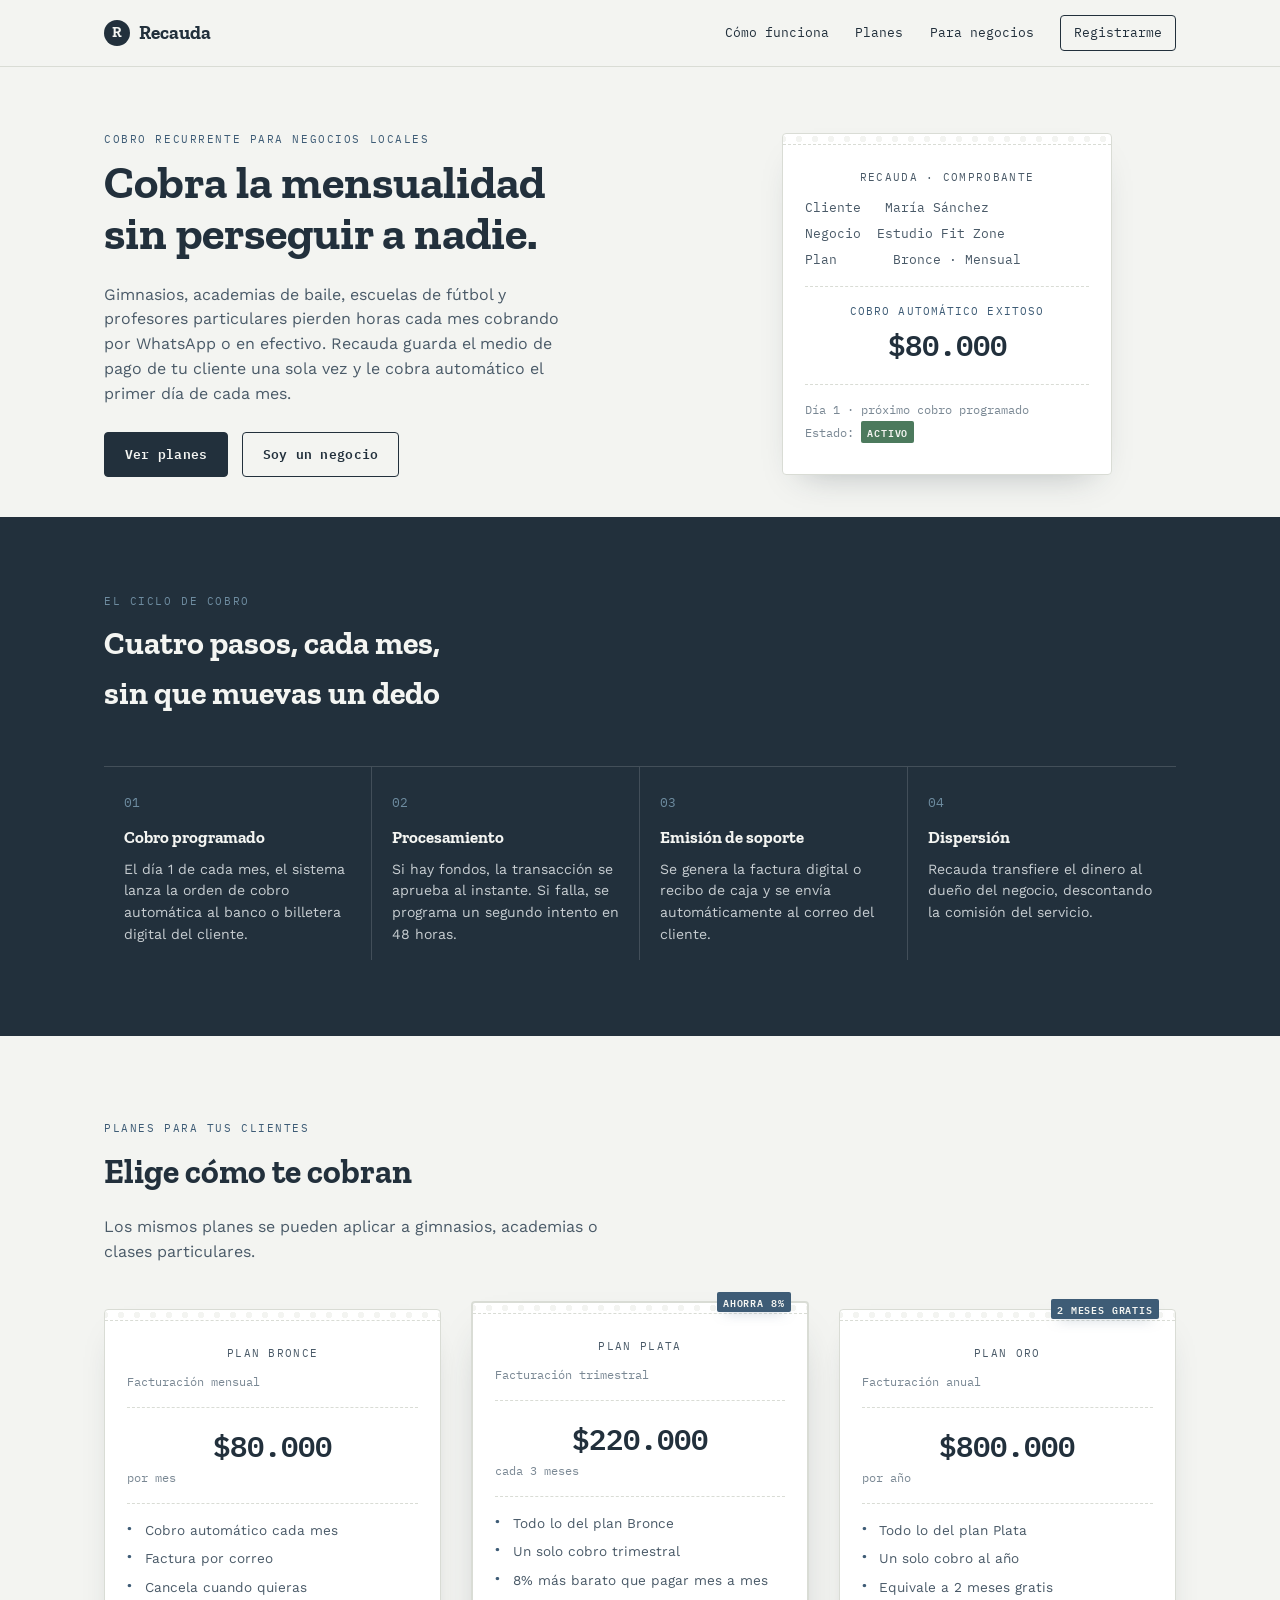
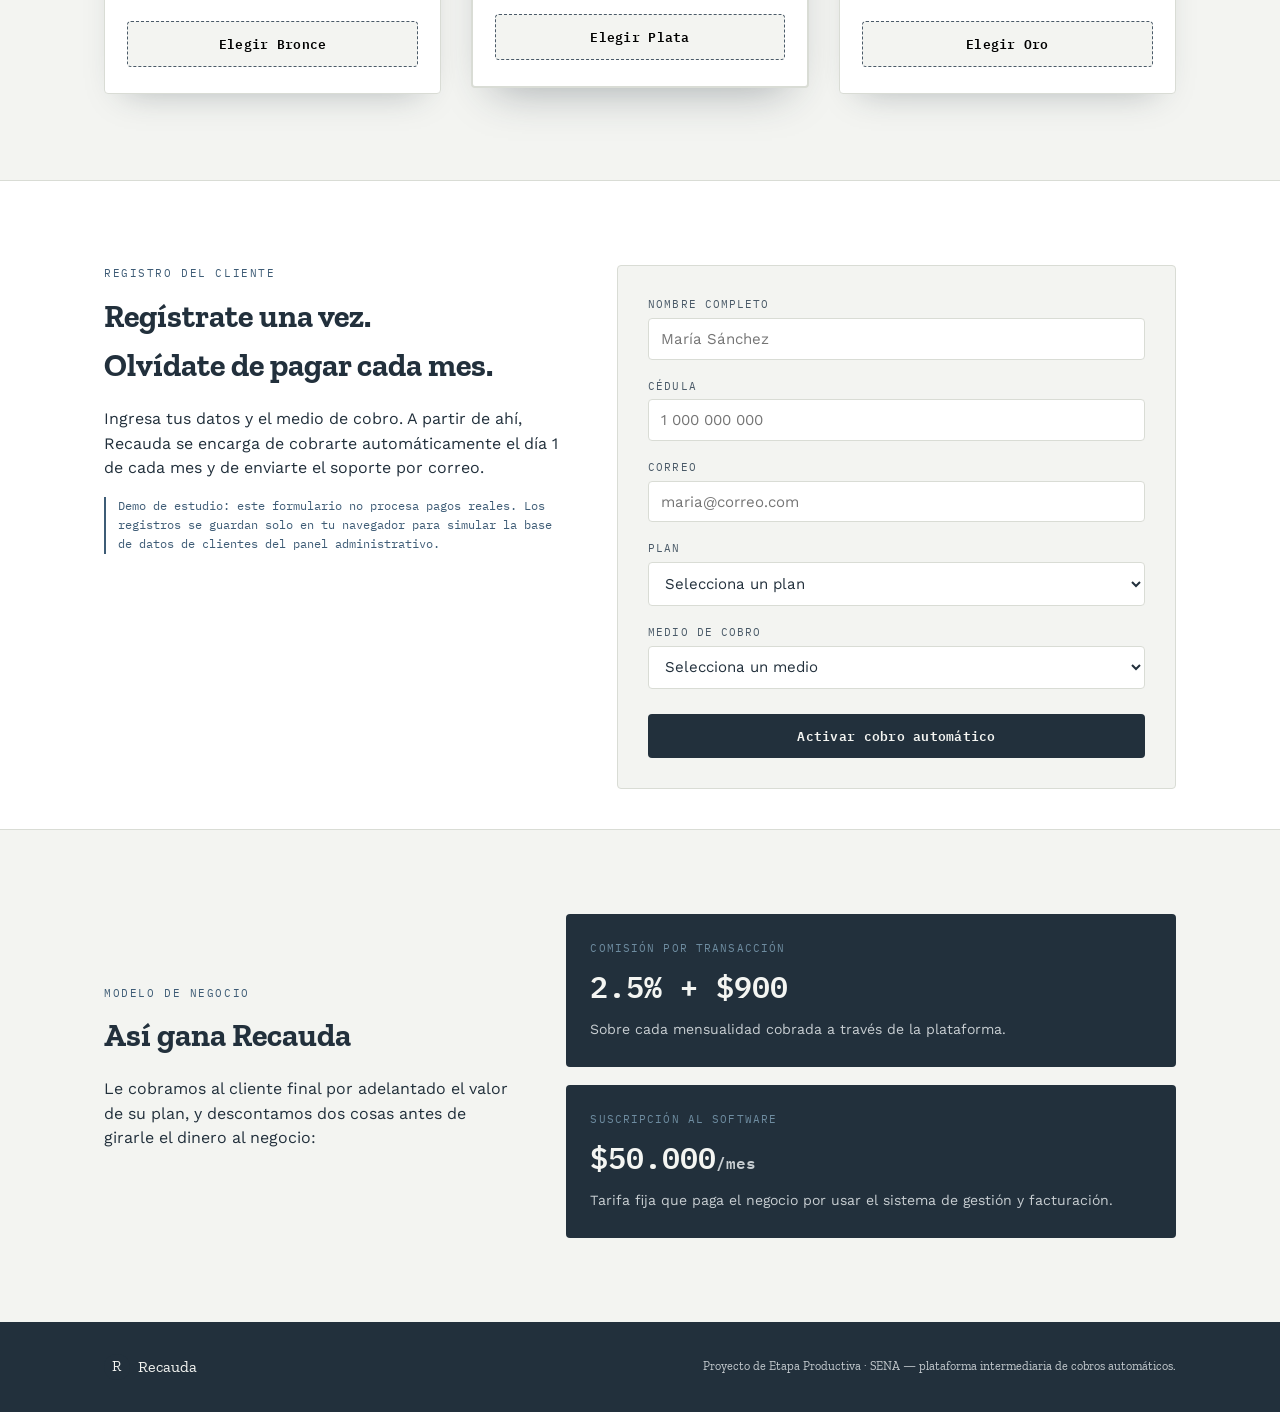
==== index.html @ 30ea6ec0 "Rename Index.html to index.html" ====
<!DOCTYPE html>
<html lang="es">
<head>
<meta charset="UTF-8">
<meta name="viewport" content="width=device-width, initial-scale=1.0">
<title>Recauda — Cobro automático para negocios locales</title>
<meta name="description" content="Recauda cobra la mensualidad de tus clientes de forma automática cada mes. Sin WhatsApp, sin efectivo, sin perseguir a nadie.">
<link rel="preconnect" href="https://fonts.googleapis.com">
<link rel="preconnect" href="https://fonts.gstatic.com" crossorigin>
<link href="https://fonts.googleapis.com/css2?family=Zilla+Slab:wght@400;600;700&family=Work+Sans:wght@400;500;600&family=IBM+Plex+Mono:wght@400;500;600&display=swap" rel="stylesheet">
<style>
/* ---------- Tokens (paleta neutra, tipo fintech serio) ---------- */
:root{
  --ink:#22303C;
  --ink-soft:#4A5A68;
  --paper:#F3F4F1;
  --card:#FFFFFF;
  --accent:#3E5C76;
  --accent-soft:#6E8CA0;
  --ok:#4C7A5D;
  --line:#D9DCD5;
  --cream-text:#F4F5F2;

  --display:'Zilla Slab', serif;
  --body:'Work Sans', sans-serif;
  --mono:'IBM Plex Mono', monospace;

  --radius:4px;
  --shadow:0 16px 34px -20px rgba(34,48,60,0.35);
}

*,*::before,*::after{box-sizing:border-box;}
html{scroll-behavior:smooth;}
body{
  margin:0;
  font-family:var(--body);
  color:var(--ink);
  background:var(--paper);
  line-height:1.55;
  -webkit-font-smoothing:antialiased;
}
h1,h2,h3{font-family:var(--display); margin:0 0 .5em; color:var(--ink); font-weight:700;}
p{margin:0 0 1em;}
a{color:inherit;}
.wrap{max-width:1120px; margin:0 auto; padding:0 24px;}

.eyebrow{
  font-family:var(--mono);
  text-transform:uppercase;
  letter-spacing:.14em;
  font-size:.7rem;
  color:var(--accent);
  margin:0 0 .8em;
}

button{font-family:inherit; cursor:pointer;}
:focus-visible{outline:3px solid var(--accent-soft); outline-offset:2px;}

@media (prefers-reduced-motion: reduce){
  *{animation-duration:0.001ms !important; animation-iteration-count:1 !important; transition-duration:0.001ms !important; scroll-behavior:auto !important;}
}

/* ---------- Buttons ---------- */
.btn{
  display:inline-block;
  font-family:var(--mono);
  font-weight:600;
  font-size:.82rem;
  letter-spacing:.02em;
  text-decoration:none;
  padding:.85em 1.5em;
  border-radius:var(--radius);
  border:1.5px solid var(--ink);
  transition:transform .15s ease, background .15s ease, color .15s ease;
}
.btn:hover{transform:translateY(-2px);}
.btn--primary{background:var(--ink); color:var(--cream-text);}
.btn--primary:hover{background:var(--accent); border-color:var(--accent);}
.btn--ghost{background:transparent; color:var(--ink);}
.btn--ghost:hover{background:var(--ink); color:var(--cream-text);}
.btn--full{width:100%; text-align:center; border:none; margin-top:.5em;}
.btn--plan{
  width:100%;
  background:var(--paper);
  border:1.5px dashed var(--ink-soft);
  margin-top:1.2em;
}
.btn--plan:hover{background:var(--accent-soft); border-style:solid; color:#fff;}

/* ---------- Nav ---------- */
.nav{position:sticky; top:0; z-index:50; background:var(--paper); border-bottom:1.5px solid var(--line);}
.nav__inner{display:flex; align-items:center; justify-content:space-between; height:66px;}
.nav__brand{display:flex; align-items:center; gap:.5em; font-family:var(--display); font-weight:700; font-size:1.2rem; text-decoration:none;}
.nav__mark{
  display:inline-flex; align-items:center; justify-content:center;
  width:1.7em; height:1.7em; background:var(--ink); color:var(--cream-text);
  border-radius:50%; font-size:.95rem;
}
.nav__links{display:flex; align-items:center; gap:2em; font-family:var(--mono); font-size:.82rem;}
.nav__links a{text-decoration:none;}
.nav__links a:not(.nav__cta):hover{color:var(--accent);}
.nav__cta{border:1.5px solid var(--ink); padding:.5em 1em; border-radius:var(--radius);}
.nav__cta:hover{background:var(--ink); color:var(--cream-text);}
.nav__burger{display:none; flex-direction:column; gap:4px; background:none; border:none; padding:8px;}
.nav__burger span{width:22px; height:2px; background:var(--ink); display:block;}
.nav__mobile{display:none; flex-direction:column; padding:0 24px 20px; gap:1em; font-family:var(--mono);}
.nav__mobile a{text-decoration:none; padding:.4em 0;}
@media (max-width:800px){
  .nav__links{display:none;}
  .nav__burger{display:flex;}
  .nav__mobile.is-open{display:flex;}
}

/* ---------- Hero ---------- */
.hero{padding:64px 0 40px;}
.hero__grid{display:grid; grid-template-columns:1.1fr .9fr; gap:56px; align-items:center;}
.hero h1{font-size:clamp(2rem, 4vw, 2.9rem); line-height:1.1;}
.hero__lead{max-width:46ch; color:var(--ink-soft); font-size:1rem;}
.hero__actions{display:flex; gap:14px; margin-top:1.6em; flex-wrap:wrap;}
.hero__receipt-wrap{display:flex; justify-content:center;}
@media (max-width:900px){
  .hero__grid{grid-template-columns:1fr; text-align:left;}
  .hero__receipt-wrap{order:-1;}
}

/* ---------- Receipt (elemento firma) ---------- */
.receipt{
  background:var(--card); border:1.5px solid var(--line); border-radius:var(--radius);
  box-shadow:var(--shadow); position:relative; width:100%; max-width:330px;
}
.receipt__perf{
  height:11px;
  background-image: radial-gradient(circle, var(--paper) 3px, transparent 3.5px);
  background-size:16px 16px; background-position:8px center;
  border-bottom:1.5px dashed var(--line);
}
.receipt__body{padding:24px 22px 26px;}
.receipt__store{
  font-family:var(--mono); font-size:.68rem; letter-spacing:.12em; text-transform:uppercase;
  text-align:center; margin-bottom:1.1em; color:var(--ink-soft);
}
.receipt__line{font-family:var(--mono); font-size:.8rem; margin:0 0 .5em; color:var(--ink-soft);}
.receipt__small{font-size:.72rem; color:#7A8894;}
.receipt__dash{border-top:1.5px dashed var(--line); margin:1em 0;}
.receipt__amount-label{font-family:var(--mono); font-size:.68rem; letter-spacing:.1em; text-align:center; color:var(--accent); margin-bottom:.3em;}
.receipt__amount{font-family:var(--mono); font-weight:600; font-size:1.8rem; text-align:center; color:var(--ink); margin-bottom:0;}
.receipt__list{list-style:none; padding:0; margin:0 0 .2em; font-size:.85rem; color:var(--ink-soft);}
.receipt__list li{padding-left:1.3em; position:relative; margin-bottom:.55em;}
.receipt__list li::before{content:"·"; position:absolute; left:0; color:var(--accent); font-weight:700; font-size:1.3em; top:-4px;}

.tag{font-family:var(--mono); font-size:.65rem; letter-spacing:.08em; padding:.2em .6em; border-radius:2px; font-weight:600;}
.tag--ok{background:var(--ok); color:var(--cream-text);}
.tag--save{
  position:absolute; top:-11px; right:16px; background:var(--accent); color:var(--cream-text);
  box-shadow:0 6px 14px -8px rgba(62,92,118,.6); z-index:2;
}

.receipt--hero{animation: printIn .9s cubic-bezier(.2,.8,.2,1) both; transform-origin:top center;}
@keyframes printIn{
  0%{opacity:0; transform:translateY(-20px) scaleY(.94);}
  100%{opacity:1; transform:translateY(0) scaleY(1);}
}

/* ---------- Flow ---------- */
.flow{padding:76px 0; background:var(--ink); color:var(--cream-text);}
.flow h2{color:var(--cream-text); font-size:clamp(1.4rem,3vw,2rem); max-width:20ch;}
.flow .eyebrow{color:var(--accent-soft);}
.flow__grid{display:grid; grid-template-columns:repeat(4,1fr); gap:0; margin-top:48px; border-top:1.5px solid #ffffff26;}
.flow__item{padding:26px 20px 0; border-right:1.5px solid #ffffff26;}
.flow__item:last-child{border-right:none;}
.flow__num{font-family:var(--mono); font-size:.82rem; color:var(--accent-soft); display:block; margin-bottom:.8em;}
.flow__item h3{color:var(--cream-text); font-size:1.05rem;}
.flow__item p{color:#C7CDD1; font-size:.88rem;}
@media (max-width:800px){
  .flow__grid{grid-template-columns:1fr; border-top:none;}
  .flow__item{border-right:none; border-top:1.5px solid #ffffff26; padding-top:22px; padding-bottom:6px;}
}

/* ---------- Pricing ---------- */
.pricing{padding:84px 0;}
.pricing h2{font-size:clamp(1.5rem,3vw,2.1rem);}
.pricing__sub{color:var(--ink-soft); max-width:50ch;}
.pricing__grid{display:grid; grid-template-columns:repeat(3,1fr); gap:30px; margin-top:44px; align-items:start;}
.receipt--plan{max-width:none;}
.receipt--featured{border-width:2px; transform:translateY(-8px); box-shadow:0 22px 44px -22px rgba(34,48,60,0.4);}
@media (max-width:900px){
  .pricing__grid{grid-template-columns:1fr; max-width:380px; margin-left:auto; margin-right:auto;}
  .receipt--featured{transform:none;}
}

/* ---------- Registro ---------- */
.registro{padding:84px 0 40px; background:var(--card); border-top:1.5px solid var(--line); border-bottom:1.5px solid var(--line);}
.registro__grid{display:grid; grid-template-columns:.9fr 1.1fr; gap:56px; align-items:start;}
.registro__intro h2{font-size:clamp(1.5rem,3vw,2rem);}
.registro__note{font-family:var(--mono); font-size:.76rem; color:var(--accent); border-left:2px solid var(--accent); padding-left:12px;}

.form{background:var(--paper); border:1.5px solid var(--line); border-radius:var(--radius); padding:30px; display:grid; gap:18px;}
.field{display:flex; flex-direction:column; gap:.4em; font-family:var(--mono); font-size:.76rem;}
.field span{color:var(--ink-soft); text-transform:uppercase; font-size:.68rem; letter-spacing:.1em;}
.field input, .field select{
  font-family:var(--body); font-size:.94rem; padding:.72em .8em;
  border:1.5px solid var(--line); border-radius:var(--radius); background:var(--card); color:var(--ink);
}
.field input:focus, .field select:focus{border-color:var(--accent);}

@media (max-width:900px){ .registro__grid{grid-template-columns:1fr;} }

.receipt--confirm{margin:36px auto 0; max-width:330px;}

.clientes{margin:36px auto 0; max-width:640px; font-family:var(--mono); font-size:.8rem;}
.clientes__title{color:var(--accent); text-transform:uppercase; letter-spacing:.08em; font-size:.7rem; margin-bottom:.8em;}
.clientes__table{width:100%; border-collapse:collapse;}
.clientes__table th, .clientes__table td{text-align:left; padding:.6em .5em; border-bottom:1px dashed var(--line);}
.clientes__table th{color:var(--ink-soft); font-weight:600; font-size:.7rem; text-transform:uppercase;}

/* ---------- Negocios ---------- */
.negocios{padding:84px 0;}
.negocios__grid{display:grid; grid-template-columns:.8fr 1.2fr; gap:56px; align-items:center;}
.negocios h2{font-size:clamp(1.5rem,3vw,2rem);}
.negocios__cards{display:grid; gap:18px;}
.negocios__card{background:var(--ink); color:var(--cream-text); padding:26px 24px; border-radius:var(--radius);}
.negocios__label{font-family:var(--mono); font-size:.7rem; letter-spacing:.1em; text-transform:uppercase; color:var(--accent-soft); margin-bottom:.5em;}
.negocios__figure{font-family:var(--mono); font-size:1.9rem; font-weight:600; margin-bottom:.3em;}
.negocios__figure span{font-size:1rem; color:#C7CDD1;}
.negocios__card p:last-child{color:#C7CDD1; margin-bottom:0; font-size:.88rem;}
@media (max-width:800px){ .negocios__grid{grid-template-columns:1fr;} }

/* ---------- Footer ---------- */
.footer{background:var(--ink); color:var(--cream-text); padding:32px 0;}
.footer__inner{display:flex; justify-content:space-between; align-items:center; flex-wrap:wrap; gap:12px;}
.footer p{margin:0; font-family:var(--display); display:flex; align-items:center; gap:.5em;}
.footer__meta{font-family:var(--mono); font-size:.76rem; color:#C7CDD1;}
</style>
</head>
<body>

<header class="nav" id="top">
  <div class="wrap nav__inner">
    <a href="#top" class="nav__brand"><span class="nav__mark">R</span>Recauda</a>
    <nav class="nav__links">
      <a href="#como-funciona">Cómo funciona</a>
      <a href="#planes">Planes</a>
      <a href="#negocios">Para negocios</a>
      <a href="#registro" class="nav__cta">Registrarme</a>
    </nav>
    <button class="nav__burger" id="burger" aria-label="Abrir menú" aria-expanded="false">
      <span></span><span></span><span></span>
    </button>
  </div>
  <nav class="nav__mobile" id="navMobile">
    <a href="#como-funciona">Cómo funciona</a>
    <a href="#planes">Planes</a>
    <a href="#negocios">Para negocios</a>
    <a href="#registro" class="nav__cta">Registrarme</a>
  </nav>
</header>

<main>

  <section class="hero">
    <div class="wrap hero__grid">
      <div class="hero__copy">
        <p class="eyebrow">Cobro recurrente para negocios locales</p>
        <h1>Cobra la mensualidad<br>sin perseguir a nadie.</h1>
        <p class="hero__lead">
          Gimnasios, academias de baile, escuelas de fútbol y profesores particulares
          pierden horas cada mes cobrando por WhatsApp o en efectivo.
          Recauda guarda el medio de pago de tu cliente una sola vez
          y le cobra automático el primer día de cada mes.
        </p>
        <div class="hero__actions">
          <a href="#planes" class="btn btn--primary">Ver planes</a>
          <a href="#negocios" class="btn btn--ghost">Soy un negocio</a>
        </div>
      </div>

      <div class="hero__receipt-wrap" aria-hidden="true">
        <div class="receipt receipt--hero" id="heroReceipt">
          <div class="receipt__perf"></div>
          <div class="receipt__body">
            <p class="receipt__store">RECAUDA · COMPROBANTE</p>
            <p class="receipt__line">Cliente&nbsp; &nbsp;María Sánchez</p>
            <p class="receipt__line">Negocio&nbsp; Estudio Fit Zone</p>
            <p class="receipt__line">Plan&nbsp; &nbsp; &nbsp; &nbsp;Bronce · Mensual</p>
            <div class="receipt__dash"></div>
            <p class="receipt__amount-label">COBRO AUTOMÁTICO EXITOSO</p>
            <p class="receipt__amount" id="heroAmount">$0</p>
            <div class="receipt__dash"></div>
            <p class="receipt__line receipt__small">Día 1 · próximo cobro programado</p>
            <p class="receipt__line receipt__small">Estado: <span class="tag tag--ok">ACTIVO</span></p>
          </div>
        </div>
      </div>
    </div>
  </section>

  <section class="flow" id="como-funciona">
    <div class="wrap">
      <p class="eyebrow">El ciclo de cobro</p>
      <h2>Cuatro pasos, cada mes, sin que muevas un dedo</h2>
      <div class="flow__grid">
        <div class="flow__item">
          <span class="flow__num">01</span>
          <h3>Cobro programado</h3>
          <p>El día 1 de cada mes, el sistema lanza la orden de cobro automática al banco o billetera digital del cliente.</p>
        </div>
        <div class="flow__item">
          <span class="flow__num">02</span>
          <h3>Procesamiento</h3>
          <p>Si hay fondos, la transacción se aprueba al instante. Si falla, se programa un segundo intento en 48 horas.</p>
        </div>
        <div class="flow__item">
          <span class="flow__num">03</span>
          <h3>Emisión de soporte</h3>
          <p>Se genera la factura digital o recibo de caja y se envía automáticamente al correo del cliente.</p>
        </div>
        <div class="flow__item">
          <span class="flow__num">04</span>
          <h3>Dispersión</h3>
          <p>Recauda transfiere el dinero al dueño del negocio, descontando la comisión del servicio.</p>
        </div>
      </div>
    </div>
  </section>

  <section class="pricing" id="planes">
    <div class="wrap">
      <p class="eyebrow">Planes para tus clientes</p>
      <h2>Elige cómo te cobran</h2>
      <p class="pricing__sub">Los mismos planes se pueden aplicar a gimnasios, academias o clases particulares.</p>

      <div class="pricing__grid">
        <article class="receipt receipt--plan" data-plan="Bronce" data-price="80.000">
          <div class="receipt__perf"></div>
          <div class="receipt__body">
            <p class="receipt__store">PLAN BRONCE</p>
            <p class="receipt__line receipt__small">Facturación mensual</p>
            <div class="receipt__dash"></div>
            <p class="receipt__amount">$80.000</p>
            <p class="receipt__line receipt__small">por mes</p>
            <div class="receipt__dash"></div>
            <ul class="receipt__list">
              <li>Cobro automático cada mes</li>
              <li>Factura por correo</li>
              <li>Cancela cuando quieras</li>
            </ul>
            <button class="btn btn--plan" data-plan="Bronce">Elegir Bronce</button>
          </div>
        </article>

        <article class="receipt receipt--plan receipt--featured" data-plan="Plata" data-price="220.000">
          <span class="tag tag--save">AHORRA 8%</span>
          <div class="receipt__perf"></div>
          <div class="receipt__body">
            <p class="receipt__store">PLAN PLATA</p>
            <p class="receipt__line receipt__small">Facturación trimestral</p>
            <div class="receipt__dash"></div>
            <p class="receipt__amount">$220.000</p>
            <p class="receipt__line receipt__small">cada 3 meses</p>
            <div class="receipt__dash"></div>
            <ul class="receipt__list">
              <li>Todo lo del plan Bronce</li>
              <li>Un solo cobro trimestral</li>
              <li>8% más barato que pagar mes a mes</li>
            </ul>
            <button class="btn btn--plan" data-plan="Plata">Elegir Plata</button>
          </div>
        </article>

        <article class="receipt receipt--plan" data-plan="Oro" data-price="800.000">
          <span class="tag tag--save">2 MESES GRATIS</span>
          <div class="receipt__perf"></div>
          <div class="receipt__body">
            <p class="receipt__store">PLAN ORO</p>
            <p class="receipt__line receipt__small">Facturación anual</p>
            <div class="receipt__dash"></div>
            <p class="receipt__amount">$800.000</p>
            <p class="receipt__line receipt__small">por año</p>
            <div class="receipt__dash"></div>
            <ul class="receipt__list">
              <li>Todo lo del plan Plata</li>
              <li>Un solo cobro al año</li>
              <li>Equivale a 2 meses gratis</li>
            </ul>
            <button class="btn btn--plan" data-plan="Oro">Elegir Oro</button>
          </div>
        </article>
      </div>
    </div>
  </section>

  <section class="registro" id="registro">
    <div class="wrap registro__grid">
      <div class="registro__intro">
        <p class="eyebrow">Registro del cliente</p>
        <h2>Regístrate una vez.<br>Olvídate de pagar cada mes.</h2>
        <p>
          Ingresa tus datos y el medio de cobro. A partir de ahí, Recauda
          se encarga de cobrarte automáticamente el día 1 de cada mes
          y de enviarte el soporte por correo.
        </p>
        <p class="registro__note">
          Demo de estudio: este formulario no procesa pagos reales.
          Los registros se guardan solo en tu navegador para simular
          la base de datos de clientes del panel administrativo.
        </p>
      </div>

      <form class="form" id="registroForm" novalidate>
        <label class="field">
          <span>Nombre completo</span>
          <input type="text" name="nombre" id="nombre" required placeholder="María Sánchez">
        </label>
        <label class="field">
          <span>Cédula</span>
          <input type="text" name="cedula" id="cedula" required placeholder="1 000 000 000" inputmode="numeric">
        </label>
        <label class="field">
          <span>Correo</span>
          <input type="email" name="correo" id="correo" required placeholder="maria@correo.com">
        </label>
        <label class="field">
          <span>Plan</span>
          <select name="plan" id="plan" required>
            <option value="" disabled selected>Selecciona un plan</option>
            <option value="Bronce">Bronce · $80.000/mes</option>
            <option value="Plata">Plata · $220.000/trimestre</option>
            <option value="Oro">Oro · $800.000/año</option>
          </select>
        </label>
        <label class="field">
          <span>Medio de cobro</span>
          <select name="medio" id="medio" required>
            <option value="" disabled selected>Selecciona un medio</option>
            <option value="Tarjeta de crédito">Tarjeta de crédito</option>
            <option value="Débito PSE">Débito PSE</option>
            <option value="Nequi">Nequi</option>
            <option value="Daviplata">Daviplata</option>
          </select>
        </label>
        <button type="submit" class="btn btn--primary btn--full">Activar cobro automático</button>
      </form>
    </div>

    <div class="wrap">
      <div class="receipt receipt--confirm" id="confirmReceipt" hidden>
        <div class="receipt__perf"></div>
        <div class="receipt__body">
          <p class="receipt__store">RECAUDA · REGISTRO CONFIRMADO</p>
          <p class="receipt__line" id="confNombre"></p>
          <p class="receipt__line" id="confCedula"></p>
          <p class="receipt__line" id="confCorreo"></p>
          <div class="receipt__dash"></div>
          <p class="receipt__line" id="confPlan"></p>
          <p class="receipt__line" id="confMedio"></p>
          <div class="receipt__dash"></div>
          <p class="receipt__amount-label">PRÓXIMO COBRO</p>
          <p class="receipt__amount" id="confMonto"></p>
          <p class="receipt__line receipt__small" id="confFecha"></p>
          <p class="receipt__line receipt__small">Estado: <span class="tag tag--ok">ACTIVO</span></p>
        </div>
      </div>

      <div class="clientes" id="clientesBox" hidden>
        <p class="clientes__title">Últimos clientes registrados (demo local)</p>
        <table class="clientes__table" id="clientesTable">
          <thead><tr><th>Nombre</th><th>Plan</th><th>Medio</th><th>Estado</th></tr></thead>
          <tbody></tbody>
        </table>
      </div>
    </div>
  </section>

  <section class="negocios" id="negocios">
    <div class="wrap negocios__grid">
      <div>
        <p class="eyebrow">Modelo de negocio</p>
        <h2>Así gana Recauda</h2>
        <p>
          Le cobramos al cliente final por adelantado el valor de su plan,
          y descontamos dos cosas antes de girarle el dinero al negocio:
        </p>
      </div>
      <div class="negocios__cards">
        <div class="negocios__card">
          <p class="negocios__label">Comisión por transacción</p>
          <p class="negocios__figure">2.5% + $900</p>
          <p>Sobre cada mensualidad cobrada a través de la plataforma.</p>
        </div>
        <div class="negocios__card">
          <p class="negocios__label">Suscripción al software</p>
          <p class="negocios__figure">$50.000<span>/mes</span></p>
          <p>Tarifa fija que paga el negocio por usar el sistema de gestión y facturación.</p>
        </div>
      </div>
    </div>
  </section>

</main>

<footer class="footer">
  <div class="wrap footer__inner">
    <p><span class="nav__mark">R</span>Recauda</p>
    <p class="footer__meta">Proyecto de Etapa Productiva · SENA — plataforma intermediaria de cobros automáticos.</p>
  </div>
</footer>

<script>
// ---------- Menú móvil ----------
const burger = document.getElementById('burger');
const navMobile = document.getElementById('navMobile');
burger.addEventListener('click', () => {
  const isOpen = navMobile.classList.toggle('is-open');
  burger.setAttribute('aria-expanded', String(isOpen));
});
navMobile.querySelectorAll('a').forEach(link => {
  link.addEventListener('click', () => {
    navMobile.classList.remove('is-open');
    burger.setAttribute('aria-expanded', 'false');
  });
});

// ---------- Animación del monto en el recibo del hero ----------
function animarMonto(el, destino, duracion = 900) {
  const inicio = performance.now();
  function paso(ahora) {
    const progreso = Math.min((ahora - inicio) / duracion, 1);
    const valor = Math.floor(progreso * destino);
    el.textContent = '$' + valor.toLocaleString('es-CO');
    if (progreso < 1) requestAnimationFrame(paso);
  }
  requestAnimationFrame(paso);
}
const heroAmount = document.getElementById('heroAmount');
if (heroAmount) window.addEventListener('load', () => animarMonto(heroAmount, 80000));

// ---------- Elegir plan desde las tarjetas ----------
const planSelect = document.getElementById('plan');
document.querySelectorAll('.btn--plan').forEach(btn => {
  btn.addEventListener('click', () => {
    const plan = btn.dataset.plan;
    if (planSelect) planSelect.value = plan;
    document.getElementById('registro').scrollIntoView({ behavior: 'smooth' });
    document.getElementById('nombre').focus({ preventScroll: true });
  });
});

// ---------- Registro y recibo de confirmación ----------
const PRECIOS = {
  Bronce: { monto: 80000, ciclo: 'mes' },
  Plata:  { monto: 220000, ciclo: 'trimestre' },
  Oro:    { monto: 800000, ciclo: 'año' }
};

function proximoDiaUno() {
  const hoy = new Date();
  const proximo = new Date(hoy.getFullYear(), hoy.getMonth() + 1, 1);
  return proximo.toLocaleDateString('es-CO', { day: 'numeric', month: 'long', year: 'numeric' });
}

function cargarClientes() {
  try { return JSON.parse(localStorage.getItem('recauda_clientes') || '[]'); }
  catch { return []; }
}
function guardarCliente(cliente) {
  const clientes = cargarClientes();
  clientes.unshift(cliente);
  localStorage.setItem('recauda_clientes', JSON.stringify(clientes.slice(0, 8)));
}
function pintarClientes() {
  const clientes = cargarClientes();
  const box = document.getElementById('clientesBox');
  const tbody = document.querySelector('#clientesTable tbody');
  if (!clientes.length) return;
  tbody.innerHTML = '';
  clientes.forEach(c => {
    const tr = document.createElement('tr');
    tr.innerHTML = `<td>${c.nombre}</td><td>${c.plan}</td><td>${c.medio}</td><td>Activo</td>`;
    tbody.appendChild(tr);
  });
  box.hidden = false;
}

const form = document.getElementById('registroForm');
const confirmReceipt = document.getElementById('confirmReceipt');

form.addEventListener('submit', (e) => {
  e.preventDefault();
  if (!form.checkValidity()) { form.reportValidity(); return; }

  const nombre = document.getElementById('nombre').value.trim();
  const cedula = document.getElementById('cedula').value.trim();
  const correo = document.getElementById('correo').value.trim();
  const plan = document.getElementById('plan').value;
  const medio = document.getElementById('medio').value;
  const info = PRECIOS[plan];

  document.getElementById('confNombre').textContent = 'Cliente     ' + nombre;
  document.getElementById('confCedula').textContent = 'Cédula      ' + cedula;
  document.getElementById('confCorreo').textContent = 'Correo      ' + correo;
  document.getElementById('confPlan').textContent = 'Plan        ' + plan;
  document.getElementById('confMedio').textContent = 'Medio       ' + medio;
  document.getElementById('confMonto').textContent = '$' + info.monto.toLocaleString('es-CO');
  document.getElementById('confFecha').textContent = 'Próximo cobro: ' + proximoDiaUno();

  confirmReceipt.hidden = false;
  confirmReceipt.scrollIntoView({ behavior: 'smooth', block: 'center' });

  guardarCliente({ nombre, plan, medio });
  pintarClientes();
  form.reset();
});

pintarClientes();
</script>
</body>
</html>
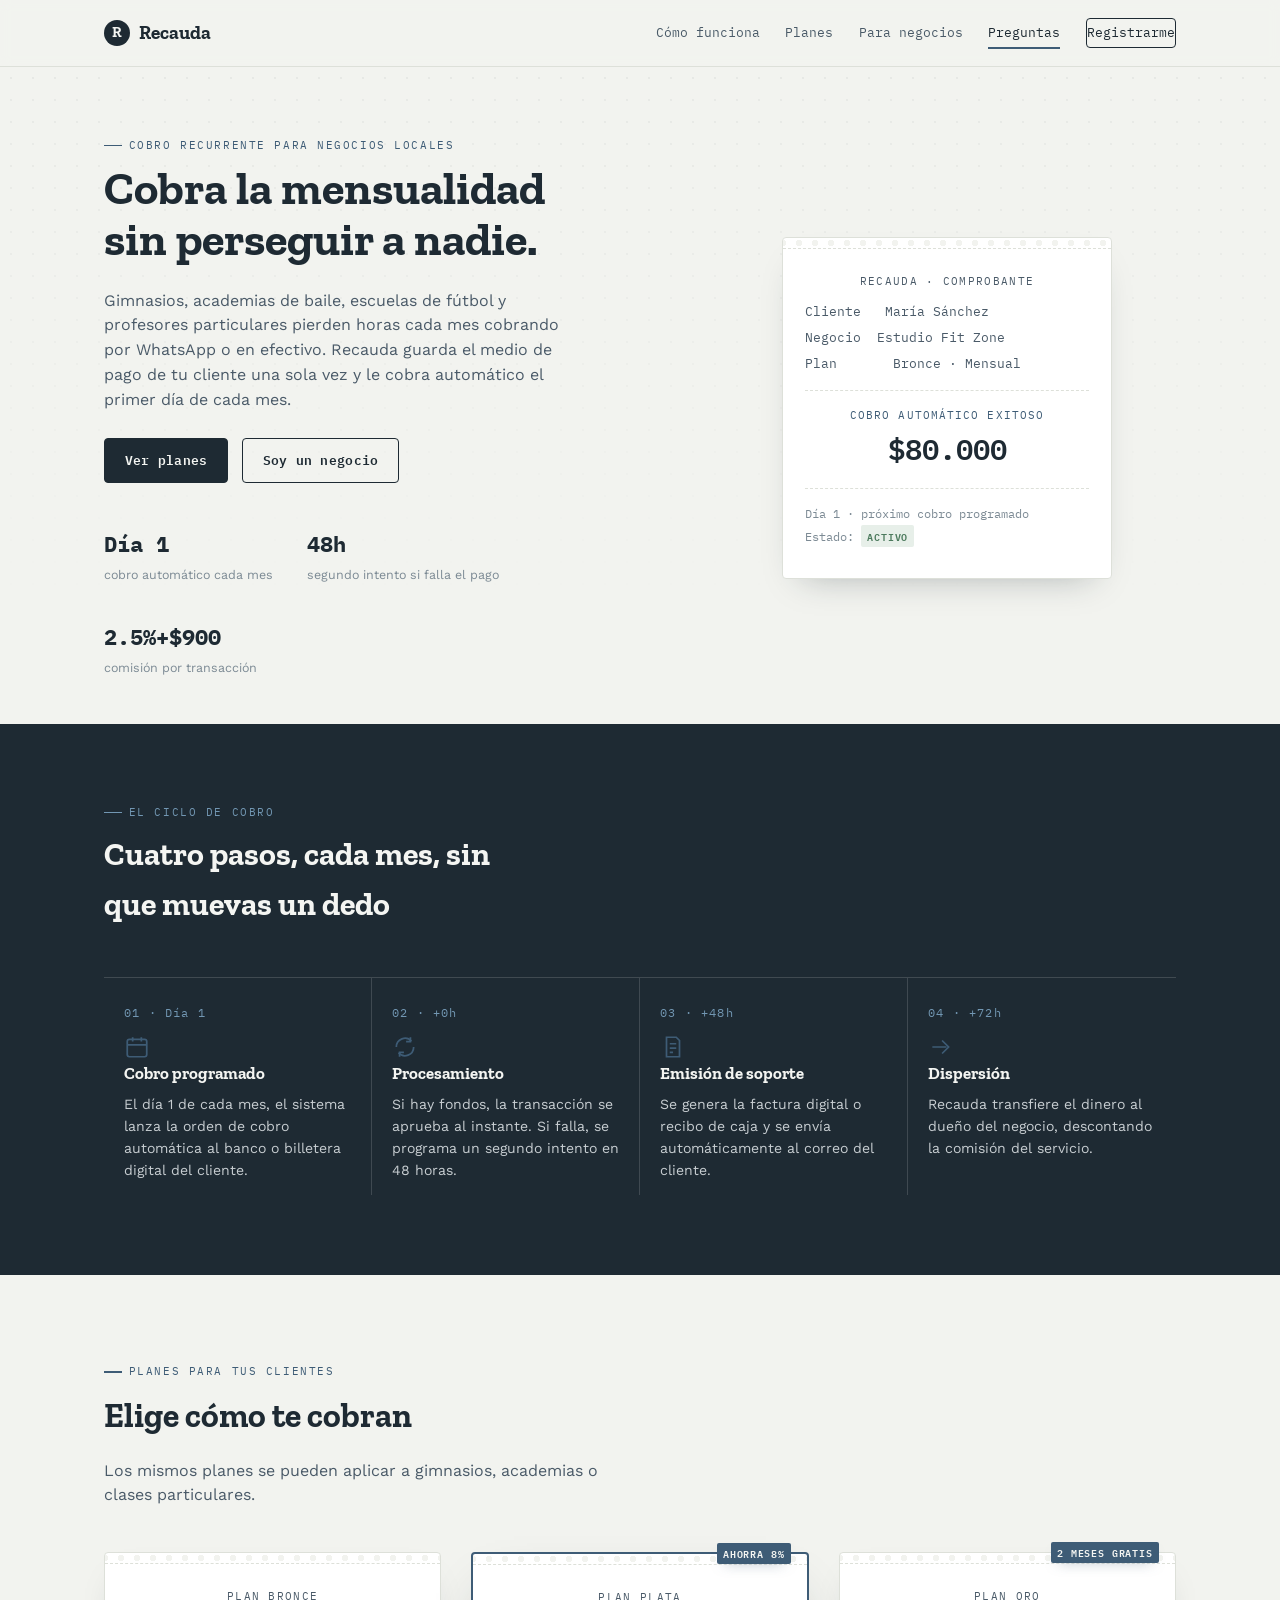
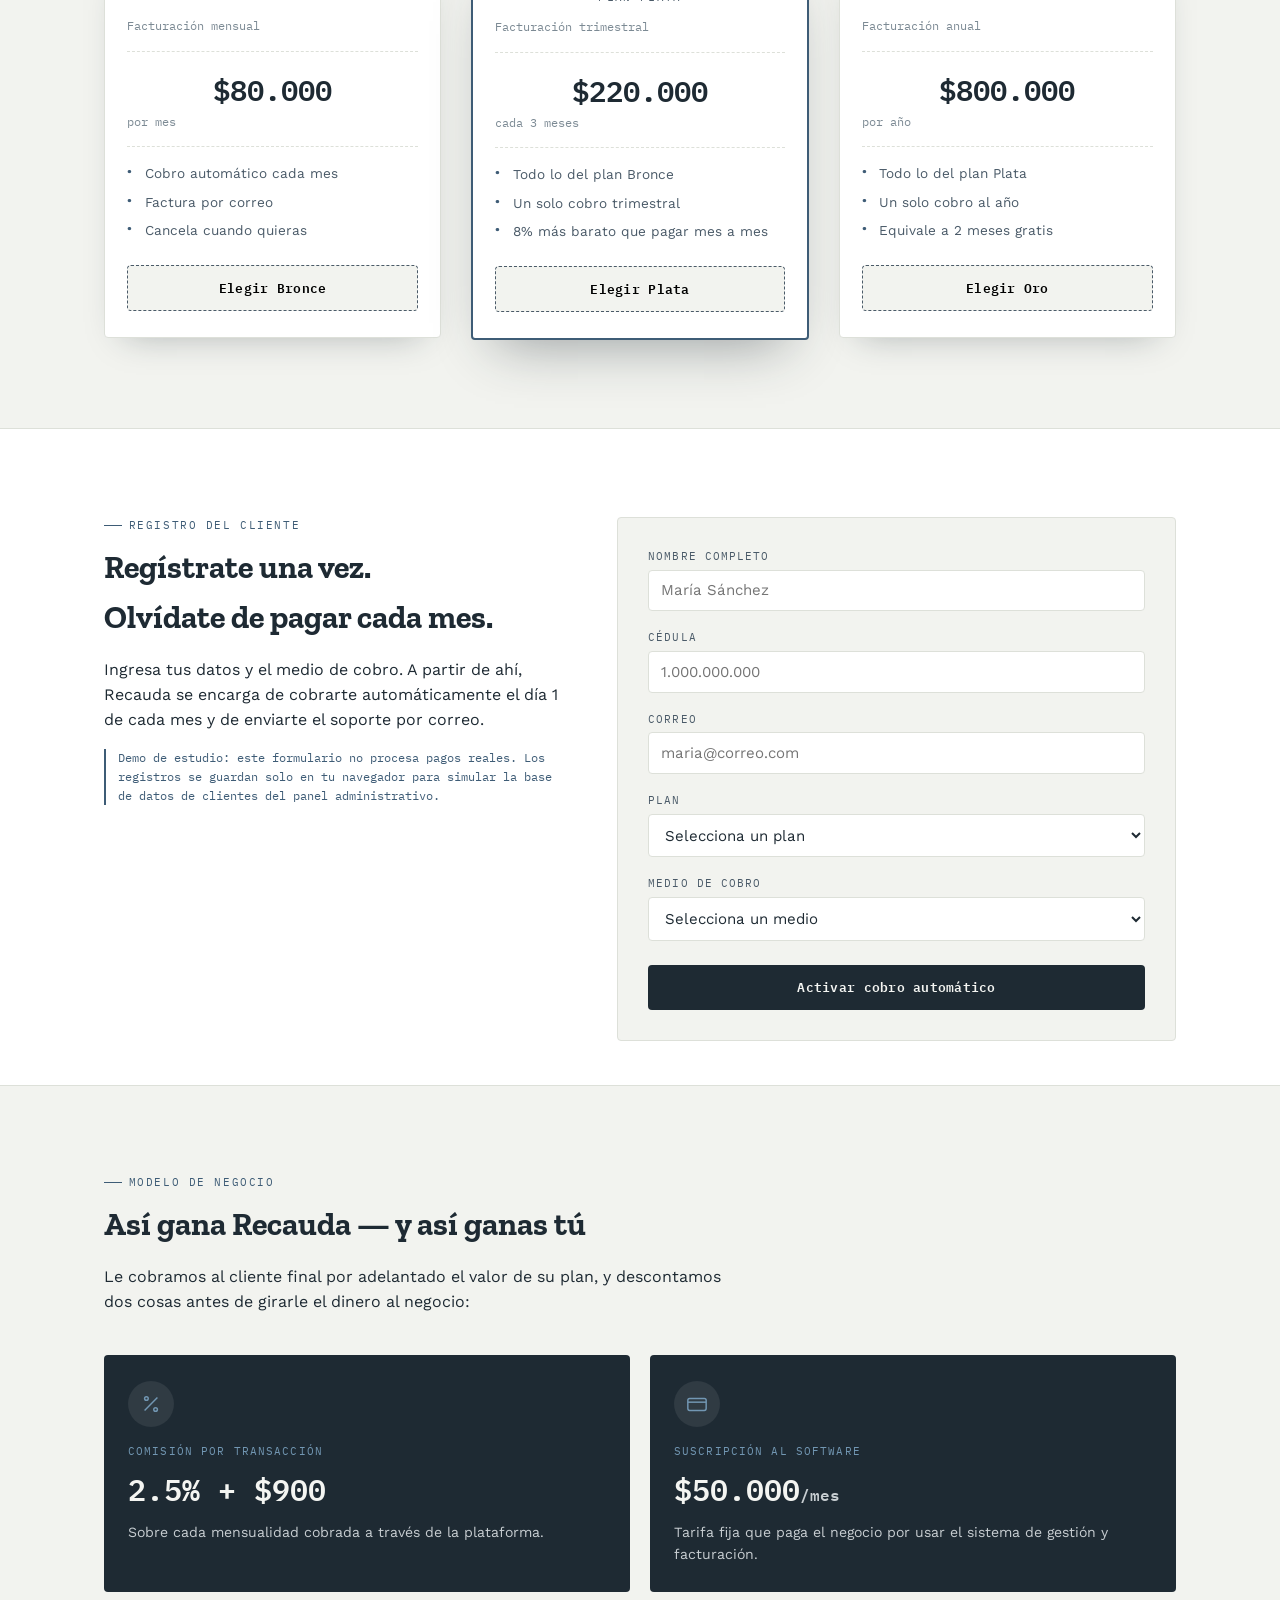
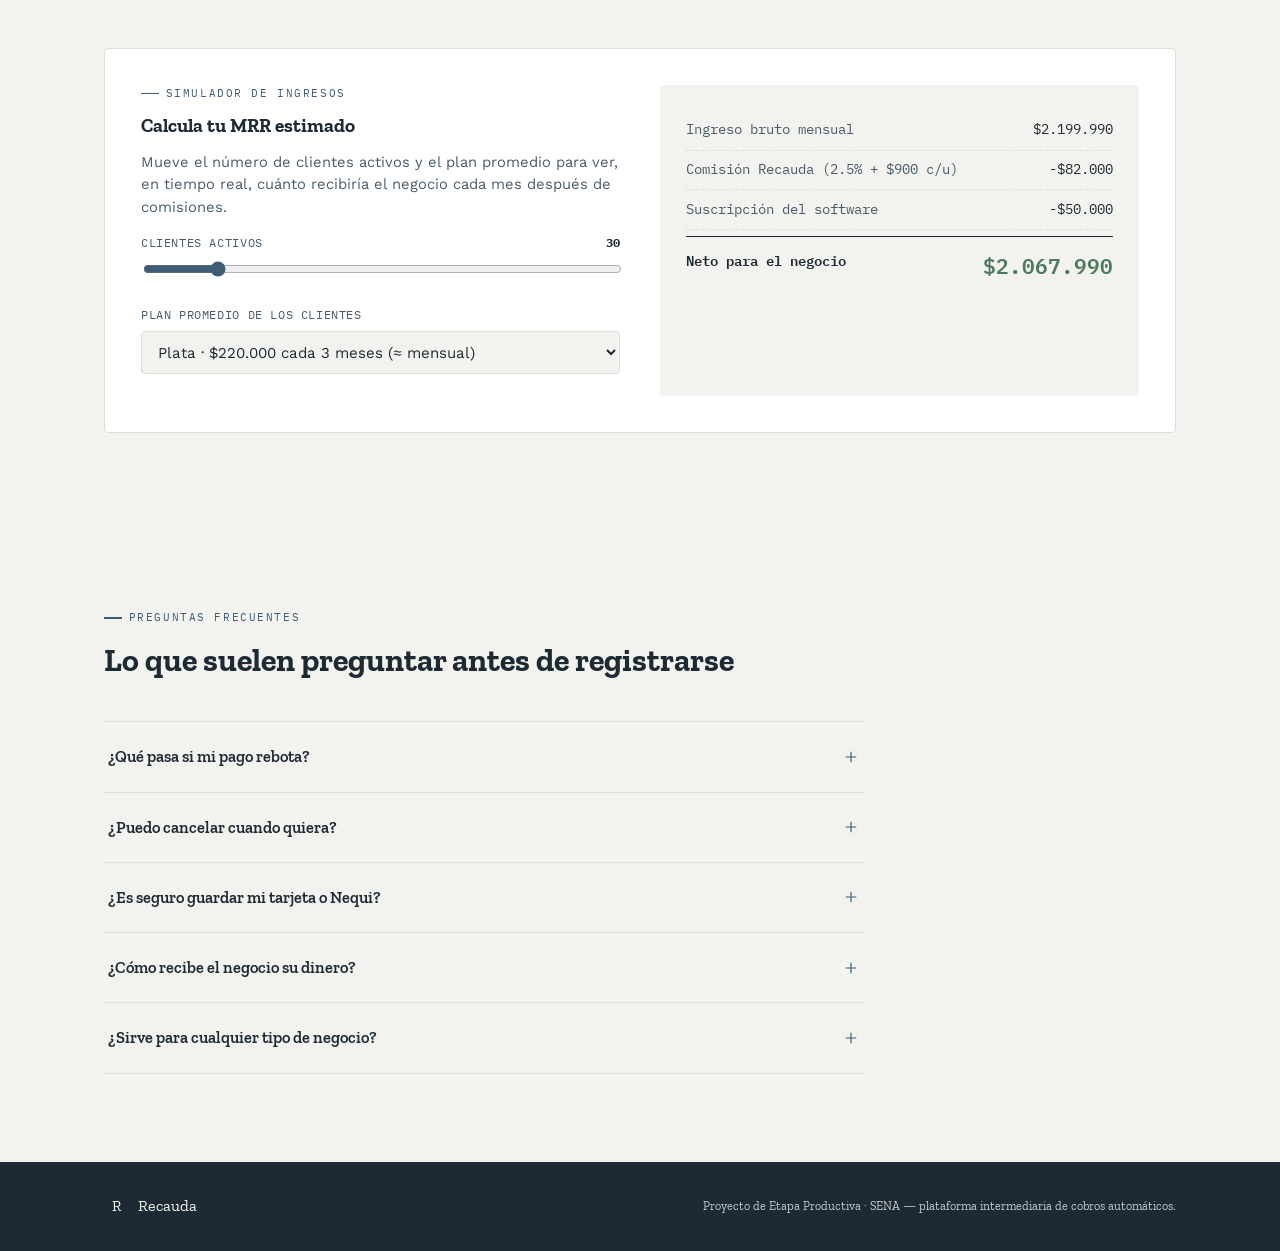
==== commit 547cb3b4: "Update index.html" ====
--- a/index.html
+++ b/index.html
@@ -9,16 +9,18 @@
 <link rel="preconnect" href="https://fonts.gstatic.com" crossorigin>
 <link href="https://fonts.googleapis.com/css2?family=Zilla+Slab:wght@400;600;700&family=Work+Sans:wght@400;500;600&family=IBM+Plex+Mono:wght@400;500;600&display=swap" rel="stylesheet">
 <style>
-/* ---------- Tokens (paleta neutra, tipo fintech serio) ---------- */
 :root{
-  --ink:#22303C;
+  --ink:#1E2A33;
   --ink-soft:#4A5A68;
-  --paper:#F3F4F1;
+  --muted:#7C8A94;
+  --paper:#F2F3EF;
   --card:#FFFFFF;
   --accent:#3E5C76;
-  --accent-soft:#6E8CA0;
+  --accent-soft:#7297B3;
+  --accent-wash:#E7EDF1;
   --ok:#4C7A5D;
-  --line:#D9DCD5;
+  --ok-wash:#E7EFE9;
+  --line:#DDE0D9;
   --cream-text:#F4F5F2;
 
   --display:'Zilla Slab', serif;
@@ -26,7 +28,8 @@
   --mono:'IBM Plex Mono', monospace;
 
   --radius:4px;
-  --shadow:0 16px 34px -20px rgba(34,48,60,0.35);
+  --shadow:0 16px 34px -20px rgba(30,42,51,0.35);
+  --shadow-lg:0 26px 54px -24px rgba(30,42,51,0.45);
 }
 
 *,*::before,*::after{box-sizing:border-box;}
@@ -45,64 +48,59 @@
 .wrap{max-width:1120px; margin:0 auto; padding:0 24px;}
 
 .eyebrow{
-  font-family:var(--mono);
-  text-transform:uppercase;
-  letter-spacing:.14em;
-  font-size:.7rem;
-  color:var(--accent);
-  margin:0 0 .8em;
-}
+  font-family:var(--mono); text-transform:uppercase; letter-spacing:.14em;
+  font-size:.7rem; color:var(--accent); margin:0 0 .8em;
+  display:flex; align-items:center; gap:.6em;
+}
+.eyebrow::before{content:""; width:18px; height:1.5px; background:var(--accent); display:inline-block;}
 
 button{font-family:inherit; cursor:pointer;}
 :focus-visible{outline:3px solid var(--accent-soft); outline-offset:2px;}
+svg{display:block;}
 
 @media (prefers-reduced-motion: reduce){
   *{animation-duration:0.001ms !important; animation-iteration-count:1 !important; transition-duration:0.001ms !important; scroll-behavior:auto !important;}
 }
 
+/* ---------- Reveal on scroll ---------- */
+.reveal{opacity:0; transform:translateY(18px); transition:opacity .6s ease, transform .6s ease;}
+.reveal.is-visible{opacity:1; transform:translateY(0);}
+
+/* ---------- Progress bar ---------- */
+.progress{position:fixed; top:0; left:0; height:3px; background:var(--accent); width:0%; z-index:100; transition:width .1s linear;}
+
 /* ---------- Buttons ---------- */
 .btn{
-  display:inline-block;
-  font-family:var(--mono);
-  font-weight:600;
-  font-size:.82rem;
-  letter-spacing:.02em;
-  text-decoration:none;
-  padding:.85em 1.5em;
-  border-radius:var(--radius);
-  border:1.5px solid var(--ink);
-  transition:transform .15s ease, background .15s ease, color .15s ease;
-}
-.btn:hover{transform:translateY(-2px);}
+  display:inline-flex; align-items:center; gap:.5em;
+  font-family:var(--mono); font-weight:600; font-size:.82rem; letter-spacing:.02em;
+  text-decoration:none; padding:.85em 1.5em; border-radius:var(--radius);
+  border:1.5px solid var(--ink); transition:transform .15s ease, background .15s ease, color .15s ease, box-shadow .15s ease;
+}
+.btn:hover{transform:translateY(-2px); box-shadow:var(--shadow);}
 .btn--primary{background:var(--ink); color:var(--cream-text);}
 .btn--primary:hover{background:var(--accent); border-color:var(--accent);}
 .btn--ghost{background:transparent; color:var(--ink);}
 .btn--ghost:hover{background:var(--ink); color:var(--cream-text);}
-.btn--full{width:100%; text-align:center; border:none; margin-top:.5em;}
-.btn--plan{
-  width:100%;
-  background:var(--paper);
-  border:1.5px dashed var(--ink-soft);
-  margin-top:1.2em;
-}
-.btn--plan:hover{background:var(--accent-soft); border-style:solid; color:#fff;}
+.btn--full{width:100%; justify-content:center; border:none; margin-top:.5em;}
+.btn--plan{width:100%; justify-content:center; background:var(--paper); border:1.5px dashed var(--ink-soft); margin-top:1.2em;}
+.btn--plan:hover{background:var(--accent); border-style:solid; color:#fff;}
+.btn--small{padding:.55em 1em; font-size:.72rem;}
 
 /* ---------- Nav ---------- */
-.nav{position:sticky; top:0; z-index:50; background:var(--paper); border-bottom:1.5px solid var(--line);}
+.nav{position:sticky; top:0; z-index:50; background:rgba(242,243,239,.92); backdrop-filter:blur(6px); border-bottom:1.5px solid var(--line);}
 .nav__inner{display:flex; align-items:center; justify-content:space-between; height:66px;}
 .nav__brand{display:flex; align-items:center; gap:.5em; font-family:var(--display); font-weight:700; font-size:1.2rem; text-decoration:none;}
-.nav__mark{
-  display:inline-flex; align-items:center; justify-content:center;
-  width:1.7em; height:1.7em; background:var(--ink); color:var(--cream-text);
-  border-radius:50%; font-size:.95rem;
-}
-.nav__links{display:flex; align-items:center; gap:2em; font-family:var(--mono); font-size:.82rem;}
-.nav__links a{text-decoration:none;}
-.nav__links a:not(.nav__cta):hover{color:var(--accent);}
-.nav__cta{border:1.5px solid var(--ink); padding:.5em 1em; border-radius:var(--radius);}
-.nav__cta:hover{background:var(--ink); color:var(--cream-text);}
+.nav__mark{display:inline-flex; align-items:center; justify-content:center; width:1.7em; height:1.7em; background:var(--ink); color:var(--cream-text); border-radius:50%; font-size:.95rem;}
+.nav__links{display:flex; align-items:center; gap:2em; font-family:var(--mono); font-size:.8rem;}
+.nav__links a{text-decoration:none; position:relative; padding:.3em 0; color:var(--ink-soft); transition:color .15s ease;}
+.nav__links a::after{content:""; position:absolute; left:0; bottom:-2px; width:0; height:1.5px; background:var(--accent); transition:width .2s ease;}
+.nav__links a:hover, .nav__links a.is-active{color:var(--ink);}
+.nav__links a.is-active::after{width:100%;}
+.nav__cta{border:1.5px solid var(--ink); padding:.5em 1em; border-radius:var(--radius); color:var(--ink) !important;}
+.nav__cta::after{display:none;}
+.nav__cta:hover{background:var(--ink); color:var(--cream-text) !important;}
 .nav__burger{display:none; flex-direction:column; gap:4px; background:none; border:none; padding:8px;}
-.nav__burger span{width:22px; height:2px; background:var(--ink); display:block;}
+.nav__burger span{width:22px; height:2px; background:var(--ink); display:block; transition:transform .2s ease, opacity .2s ease;}
 .nav__mobile{display:none; flex-direction:column; padding:0 24px 20px; gap:1em; font-family:var(--mono);}
 .nav__mobile a{text-decoration:none; padding:.4em 0;}
 @media (max-width:800px){
@@ -112,12 +110,23 @@
 }
 
 /* ---------- Hero ---------- */
-.hero{padding:64px 0 40px;}
-.hero__grid{display:grid; grid-template-columns:1.1fr .9fr; gap:56px; align-items:center;}
+.hero{padding:70px 0 44px; position:relative; overflow:hidden;}
+.hero::before{
+  content:""; position:absolute; inset:0; z-index:0;
+  background-image: radial-gradient(circle, #22303C0d 1px, transparent 1.5px);
+  background-size:22px 22px;
+  mask-image: linear-gradient(to bottom, black, transparent 85%);
+}
+.hero__grid{display:grid; grid-template-columns:1.1fr .9fr; gap:56px; align-items:center; position:relative; z-index:1;}
 .hero h1{font-size:clamp(2rem, 4vw, 2.9rem); line-height:1.1;}
 .hero__lead{max-width:46ch; color:var(--ink-soft); font-size:1rem;}
 .hero__actions{display:flex; gap:14px; margin-top:1.6em; flex-wrap:wrap;}
 .hero__receipt-wrap{display:flex; justify-content:center;}
+
+.hero__stats{display:flex; gap:34px; margin-top:44px; flex-wrap:wrap;}
+.hero__stat b{display:block; font-family:var(--mono); font-size:1.4rem; color:var(--ink);}
+.hero__stat span{font-size:.78rem; color:var(--muted);}
+
 @media (max-width:900px){
   .hero__grid{grid-template-columns:1fr; text-align:left;}
   .hero__receipt-wrap{order:-1;}
@@ -127,7 +136,9 @@
 .receipt{
   background:var(--card); border:1.5px solid var(--line); border-radius:var(--radius);
   box-shadow:var(--shadow); position:relative; width:100%; max-width:330px;
-}
+  transition:transform .2s ease, box-shadow .2s ease;
+}
+.receipt--plan:hover{transform:translateY(-4px); box-shadow:var(--shadow-lg);}
 .receipt__perf{
   height:11px;
   background-image: radial-gradient(circle, var(--paper) 3px, transparent 3.5px);
@@ -135,12 +146,9 @@
   border-bottom:1.5px dashed var(--line);
 }
 .receipt__body{padding:24px 22px 26px;}
-.receipt__store{
-  font-family:var(--mono); font-size:.68rem; letter-spacing:.12em; text-transform:uppercase;
-  text-align:center; margin-bottom:1.1em; color:var(--ink-soft);
-}
+.receipt__store{font-family:var(--mono); font-size:.68rem; letter-spacing:.12em; text-transform:uppercase; text-align:center; margin-bottom:1.1em; color:var(--ink-soft);}
 .receipt__line{font-family:var(--mono); font-size:.8rem; margin:0 0 .5em; color:var(--ink-soft);}
-.receipt__small{font-size:.72rem; color:#7A8894;}
+.receipt__small{font-size:.72rem; color:var(--muted);}
 .receipt__dash{border-top:1.5px dashed var(--line); margin:1em 0;}
 .receipt__amount-label{font-family:var(--mono); font-size:.68rem; letter-spacing:.1em; text-align:center; color:var(--accent); margin-bottom:.3em;}
 .receipt__amount{font-family:var(--mono); font-weight:600; font-size:1.8rem; text-align:center; color:var(--ink); margin-bottom:0;}
@@ -149,11 +157,8 @@
 .receipt__list li::before{content:"·"; position:absolute; left:0; color:var(--accent); font-weight:700; font-size:1.3em; top:-4px;}
 
 .tag{font-family:var(--mono); font-size:.65rem; letter-spacing:.08em; padding:.2em .6em; border-radius:2px; font-weight:600;}
-.tag--ok{background:var(--ok); color:var(--cream-text);}
-.tag--save{
-  position:absolute; top:-11px; right:16px; background:var(--accent); color:var(--cream-text);
-  box-shadow:0 6px 14px -8px rgba(62,92,118,.6); z-index:2;
-}
+.tag--ok{background:var(--ok-wash); color:var(--ok);}
+.tag--save{position:absolute; top:-11px; right:16px; background:var(--accent); color:var(--cream-text); box-shadow:0 6px 14px -8px rgba(62,92,118,.6); z-index:2;}
 
 .receipt--hero{animation: printIn .9s cubic-bezier(.2,.8,.2,1) both; transform-origin:top center;}
 @keyframes printIn{
@@ -161,14 +166,25 @@
   100%{opacity:1; transform:translateY(0) scaleY(1);}
 }
 
+/* ---------- Icons ---------- */
+.icon{width:26px; height:26px; color:var(--accent);}
+.icon-circle{
+  width:46px; height:46px; border-radius:50%; background:var(--accent-wash);
+  display:flex; align-items:center; justify-content:center; margin-bottom:1em;
+}
+.icon-circle .icon{width:22px; height:22px;}
+.icon-circle--dark{background:#ffffff14;}
+.icon-circle--dark .icon{color:var(--accent-soft);}
+
 /* ---------- Flow ---------- */
-.flow{padding:76px 0; background:var(--ink); color:var(--cream-text);}
-.flow h2{color:var(--cream-text); font-size:clamp(1.4rem,3vw,2rem); max-width:20ch;}
+.flow{padding:80px 0; background:var(--ink); color:var(--cream-text);}
+.flow h2{color:var(--cream-text); font-size:clamp(1.4rem,3vw,2rem); max-width:22ch;}
 .flow .eyebrow{color:var(--accent-soft);}
+.flow .eyebrow::before{background:var(--accent-soft);}
 .flow__grid{display:grid; grid-template-columns:repeat(4,1fr); gap:0; margin-top:48px; border-top:1.5px solid #ffffff26;}
 .flow__item{padding:26px 20px 0; border-right:1.5px solid #ffffff26;}
 .flow__item:last-child{border-right:none;}
-.flow__num{font-family:var(--mono); font-size:.82rem; color:var(--accent-soft); display:block; margin-bottom:.8em;}
+.flow__num{font-family:var(--mono); font-size:.75rem; color:var(--accent-soft); display:block; margin-bottom:.9em; letter-spacing:.1em;}
 .flow__item h3{color:var(--cream-text); font-size:1.05rem;}
 .flow__item p{color:#C7CDD1; font-size:.88rem;}
 @media (max-width:800px){
@@ -177,19 +193,20 @@
 }
 
 /* ---------- Pricing ---------- */
-.pricing{padding:84px 0;}
+.pricing{padding:88px 0;}
 .pricing h2{font-size:clamp(1.5rem,3vw,2.1rem);}
 .pricing__sub{color:var(--ink-soft); max-width:50ch;}
 .pricing__grid{display:grid; grid-template-columns:repeat(3,1fr); gap:30px; margin-top:44px; align-items:start;}
 .receipt--plan{max-width:none;}
-.receipt--featured{border-width:2px; transform:translateY(-8px); box-shadow:0 22px 44px -22px rgba(34,48,60,0.4);}
+.receipt--featured{border-width:2px; border-color:var(--accent); transform:translateY(-8px); box-shadow:var(--shadow-lg);}
+.receipt--featured:hover{transform:translateY(-12px);}
 @media (max-width:900px){
   .pricing__grid{grid-template-columns:1fr; max-width:380px; margin-left:auto; margin-right:auto;}
   .receipt--featured{transform:none;}
 }
 
 /* ---------- Registro ---------- */
-.registro{padding:84px 0 40px; background:var(--card); border-top:1.5px solid var(--line); border-bottom:1.5px solid var(--line);}
+.registro{padding:88px 0 44px; background:var(--card); border-top:1.5px solid var(--line); border-bottom:1.5px solid var(--line);}
 .registro__grid{display:grid; grid-template-columns:.9fr 1.1fr; gap:56px; align-items:start;}
 .registro__intro h2{font-size:clamp(1.5rem,3vw,2rem);}
 .registro__note{font-family:var(--mono); font-size:.76rem; color:var(--accent); border-left:2px solid var(--accent); padding-left:12px;}
@@ -200,47 +217,123 @@
 .field input, .field select{
   font-family:var(--body); font-size:.94rem; padding:.72em .8em;
   border:1.5px solid var(--line); border-radius:var(--radius); background:var(--card); color:var(--ink);
+  transition:border-color .15s ease;
 }
 .field input:focus, .field select:focus{border-color:var(--accent);}
+.field__error{color:#B23A2E; font-family:var(--body); font-size:.72rem; min-height:1em; display:none;}
+.field.has-error input, .field.has-error select{border-color:#B23A2E;}
+.field.has-error .field__error{display:block;}
 
 @media (max-width:900px){ .registro__grid{grid-template-columns:1fr;} }
 
 .receipt--confirm{margin:36px auto 0; max-width:330px;}
+.receipt__actions{display:flex; gap:10px; margin-top:1.2em;}
+.receipt__actions .btn{flex:1;}
 
 .clientes{margin:36px auto 0; max-width:640px; font-family:var(--mono); font-size:.8rem;}
 .clientes__title{color:var(--accent); text-transform:uppercase; letter-spacing:.08em; font-size:.7rem; margin-bottom:.8em;}
 .clientes__table{width:100%; border-collapse:collapse;}
 .clientes__table th, .clientes__table td{text-align:left; padding:.6em .5em; border-bottom:1px dashed var(--line);}
 .clientes__table th{color:var(--ink-soft); font-weight:600; font-size:.7rem; text-transform:uppercase;}
+.clientes__table td.estado{color:var(--ok);}
+
+/* ---------- Toast ---------- */
+.toast{
+  position:fixed; bottom:24px; left:50%; transform:translateX(-50%) translateY(20px);
+  background:var(--ink); color:var(--cream-text); font-family:var(--mono); font-size:.82rem;
+  padding:.9em 1.4em; border-radius:var(--radius); box-shadow:var(--shadow-lg);
+  opacity:0; pointer-events:none; transition:opacity .25s ease, transform .25s ease; z-index:80;
+  display:flex; align-items:center; gap:.6em;
+}
+.toast.is-visible{opacity:1; transform:translateX(-50%) translateY(0);}
+.toast .icon{width:16px; height:16px; color:var(--ok-wash);}
 
 /* ---------- Negocios ---------- */
-.negocios{padding:84px 0;}
-.negocios__grid{display:grid; grid-template-columns:.8fr 1.2fr; gap:56px; align-items:center;}
+.negocios{padding:88px 0;}
 .negocios h2{font-size:clamp(1.5rem,3vw,2rem);}
-.negocios__cards{display:grid; gap:18px;}
+.negocios__intro{max-width:64ch;}
+.negocios__cards{display:grid; grid-template-columns:1fr 1fr; gap:20px; margin:40px 0 56px;}
 .negocios__card{background:var(--ink); color:var(--cream-text); padding:26px 24px; border-radius:var(--radius);}
 .negocios__label{font-family:var(--mono); font-size:.7rem; letter-spacing:.1em; text-transform:uppercase; color:var(--accent-soft); margin-bottom:.5em;}
 .negocios__figure{font-family:var(--mono); font-size:1.9rem; font-weight:600; margin-bottom:.3em;}
 .negocios__figure span{font-size:1rem; color:#C7CDD1;}
 .negocios__card p:last-child{color:#C7CDD1; margin-bottom:0; font-size:.88rem;}
-@media (max-width:800px){ .negocios__grid{grid-template-columns:1fr;} }
+@media (max-width:800px){ .negocios__cards{grid-template-columns:1fr;} }
+
+/* ---------- Calculadora ---------- */
+.calc{
+  background:var(--card); border:1.5px solid var(--line); border-radius:var(--radius);
+  padding:36px; display:grid; grid-template-columns:1fr 1fr; gap:40px;
+}
+.calc h3{font-size:1.2rem;}
+.calc__field{margin-bottom:22px;}
+.calc__field label{display:flex; justify-content:space-between; font-family:var(--mono); font-size:.76rem; color:var(--ink-soft); margin-bottom:.5em; text-transform:uppercase; letter-spacing:.05em;}
+.calc__field label b{color:var(--ink); font-family:var(--mono); text-transform:none; letter-spacing:0;}
+.calc__field input[type="range"]{width:100%; accent-color:var(--accent);}
+.calc__field select{
+  width:100%; font-family:var(--body); font-size:.94rem; padding:.7em .8em;
+  border:1.5px solid var(--line); border-radius:var(--radius); background:var(--paper); color:var(--ink);
+}
+.calc__results{background:var(--paper); border-radius:var(--radius); padding:26px; font-family:var(--mono);}
+.calc__row{display:flex; justify-content:space-between; padding:.6em 0; border-bottom:1px dashed var(--line); font-size:.88rem;}
+.calc__row:last-child{border-bottom:none;}
+.calc__row span:first-child{color:var(--ink-soft);}
+.calc__row.total{border-top:1.5px solid var(--ink); margin-top:.4em; padding-top:.9em;}
+.calc__row.total span:first-child{color:var(--ink); font-weight:600;}
+.calc__row.total span:last-child{font-size:1.3rem; font-weight:600; color:var(--ok);}
+@media (max-width:800px){ .calc{grid-template-columns:1fr;} }
+
+/* ---------- FAQ ---------- */
+.faq{padding:88px 0;}
+.faq h2{font-size:clamp(1.5rem,3vw,2rem);}
+.faq__list{max-width:760px; margin-top:36px; border-top:1.5px solid var(--line);}
+.faq__item{border-bottom:1.5px solid var(--line);}
+.faq__item summary{
+  list-style:none; cursor:pointer; padding:22px 4px; display:flex; justify-content:space-between;
+  align-items:center; font-family:var(--display); font-weight:600; font-size:1.02rem; gap:20px;
+}
+.faq__item summary::-webkit-details-marker{display:none;}
+.faq__item summary .icon{width:18px; height:18px; color:var(--accent); flex-shrink:0; transition:transform .2s ease;}
+.faq__item[open] summary .icon{transform:rotate(45deg);}
+.faq__item p{padding:0 4px 22px; color:var(--ink-soft); max-width:64ch;}
+
+/* ---------- Back to top ---------- */
+.totop{
+  position:fixed; bottom:24px; right:24px; width:42px; height:42px; border-radius:50%;
+  background:var(--ink); color:var(--cream-text); border:none; display:flex; align-items:center;
+  justify-content:center; box-shadow:var(--shadow); opacity:0; pointer-events:none;
+  transition:opacity .2s ease, transform .2s ease; z-index:70;
+}
+.totop.is-visible{opacity:1; pointer-events:auto;}
+.totop:hover{transform:translateY(-3px);}
 
 /* ---------- Footer ---------- */
 .footer{background:var(--ink); color:var(--cream-text); padding:32px 0;}
 .footer__inner{display:flex; justify-content:space-between; align-items:center; flex-wrap:wrap; gap:12px;}
 .footer p{margin:0; font-family:var(--display); display:flex; align-items:center; gap:.5em;}
 .footer__meta{font-family:var(--mono); font-size:.76rem; color:#C7CDD1;}
+
+/* ---------- Print (recibo) ---------- */
+@media print{
+  body *{visibility:hidden;}
+  .receipt--confirm, .receipt--confirm *{visibility:visible;}
+  .receipt--confirm{position:absolute; top:0; left:0; box-shadow:none;}
+  .receipt__actions{display:none;}
+}
 </style>
 </head>
 <body>
 
+<div class="progress" id="progress"></div>
+
 <header class="nav" id="top">
   <div class="wrap nav__inner">
     <a href="#top" class="nav__brand"><span class="nav__mark">R</span>Recauda</a>
-    <nav class="nav__links">
-      <a href="#como-funciona">Cómo funciona</a>
-      <a href="#planes">Planes</a>
-      <a href="#negocios">Para negocios</a>
+    <nav class="nav__links" id="navLinks">
+      <a href="#como-funciona" data-section="como-funciona">Cómo funciona</a>
+      <a href="#planes" data-section="planes">Planes</a>
+      <a href="#negocios" data-section="negocios">Para negocios</a>
+      <a href="#faq" data-section="faq">Preguntas</a>
       <a href="#registro" class="nav__cta">Registrarme</a>
     </nav>
     <button class="nav__burger" id="burger" aria-label="Abrir menú" aria-expanded="false">
@@ -251,6 +344,7 @@
     <a href="#como-funciona">Cómo funciona</a>
     <a href="#planes">Planes</a>
     <a href="#negocios">Para negocios</a>
+    <a href="#faq">Preguntas</a>
     <a href="#registro" class="nav__cta">Registrarme</a>
   </nav>
 </header>
@@ -271,6 +365,12 @@
         <div class="hero__actions">
           <a href="#planes" class="btn btn--primary">Ver planes</a>
           <a href="#negocios" class="btn btn--ghost">Soy un negocio</a>
+        </div>
+
+        <div class="hero__stats">
+          <div class="hero__stat"><b>Día 1</b><span>cobro automático cada mes</span></div>
+          <div class="hero__stat"><b>48h</b><span>segundo intento si falla el pago</span></div>
+          <div class="hero__stat"><b>2.5%+$900</b><span>comisión por transacción</span></div>
         </div>
       </div>
 
@@ -297,25 +397,29 @@
   <section class="flow" id="como-funciona">
     <div class="wrap">
       <p class="eyebrow">El ciclo de cobro</p>
-      <h2>Cuatro pasos, cada mes, sin que muevas un dedo</h2>
+      <h2 class="reveal">Cuatro pasos, cada mes, sin que muevas un dedo</h2>
       <div class="flow__grid">
-        <div class="flow__item">
-          <span class="flow__num">01</span>
+        <div class="flow__item reveal">
+          <span class="flow__num">01 · Día 1</span>
+          <svg class="icon" viewBox="0 0 24 24" fill="none" stroke="currentColor" stroke-width="1.6"><rect x="3" y="5" width="18" height="16" rx="2"/><path d="M3 10h18M8 3v4M16 3v4"/></svg>
           <h3>Cobro programado</h3>
           <p>El día 1 de cada mes, el sistema lanza la orden de cobro automática al banco o billetera digital del cliente.</p>
         </div>
-        <div class="flow__item">
-          <span class="flow__num">02</span>
+        <div class="flow__item reveal">
+          <span class="flow__num">02 · +0h</span>
+          <svg class="icon" viewBox="0 0 24 24" fill="none" stroke="currentColor" stroke-width="1.6"><path d="M4 12a8 8 0 0 1 14-5.3M20 12a8 8 0 0 1-14 5.3"/><path d="M17 3v4h-4M7 21v-4h4"/></svg>
           <h3>Procesamiento</h3>
           <p>Si hay fondos, la transacción se aprueba al instante. Si falla, se programa un segundo intento en 48 horas.</p>
         </div>
-        <div class="flow__item">
-          <span class="flow__num">03</span>
+        <div class="flow__item reveal">
+          <span class="flow__num">03 · +48h</span>
+          <svg class="icon" viewBox="0 0 24 24" fill="none" stroke="currentColor" stroke-width="1.6"><path d="M6 3h9l3 3v15H6z"/><path d="M9 9h6M9 13h6M9 17h3"/></svg>
           <h3>Emisión de soporte</h3>
           <p>Se genera la factura digital o recibo de caja y se envía automáticamente al correo del cliente.</p>
         </div>
-        <div class="flow__item">
-          <span class="flow__num">04</span>
+        <div class="flow__item reveal">
+          <span class="flow__num">04 · +72h</span>
+          <svg class="icon" viewBox="0 0 24 24" fill="none" stroke="currentColor" stroke-width="1.6"><path d="M4 12h13M13 6l6 6-6 6"/></svg>
           <h3>Dispersión</h3>
           <p>Recauda transfiere el dinero al dueño del negocio, descontando la comisión del servicio.</p>
         </div>
@@ -326,11 +430,11 @@
   <section class="pricing" id="planes">
     <div class="wrap">
       <p class="eyebrow">Planes para tus clientes</p>
-      <h2>Elige cómo te cobran</h2>
-      <p class="pricing__sub">Los mismos planes se pueden aplicar a gimnasios, academias o clases particulares.</p>
+      <h2 class="reveal">Elige cómo te cobran</h2>
+      <p class="pricing__sub reveal">Los mismos planes se pueden aplicar a gimnasios, academias o clases particulares.</p>
 
       <div class="pricing__grid">
-        <article class="receipt receipt--plan" data-plan="Bronce" data-price="80.000">
+        <article class="receipt receipt--plan reveal" data-plan="Bronce" data-price="80.000">
           <div class="receipt__perf"></div>
           <div class="receipt__body">
             <p class="receipt__store">PLAN BRONCE</p>
@@ -348,7 +452,7 @@
           </div>
         </article>
 
-        <article class="receipt receipt--plan receipt--featured" data-plan="Plata" data-price="220.000">
+        <article class="receipt receipt--plan receipt--featured reveal" data-plan="Plata" data-price="220.000">
           <span class="tag tag--save">AHORRA 8%</span>
           <div class="receipt__perf"></div>
           <div class="receipt__body">
@@ -367,7 +471,7 @@
           </div>
         </article>
 
-        <article class="receipt receipt--plan" data-plan="Oro" data-price="800.000">
+        <article class="receipt receipt--plan reveal" data-plan="Oro" data-price="800.000">
           <span class="tag tag--save">2 MESES GRATIS</span>
           <div class="receipt__perf"></div>
           <div class="receipt__body">
@@ -391,7 +495,7 @@
 
   <section class="registro" id="registro">
     <div class="wrap registro__grid">
-      <div class="registro__intro">
+      <div class="registro__intro reveal">
         <p class="eyebrow">Registro del cliente</p>
         <h2>Regístrate una vez.<br>Olvídate de pagar cada mes.</h2>
         <p>
@@ -406,20 +510,23 @@
         </p>
       </div>
 
-      <form class="form" id="registroForm" novalidate>
-        <label class="field">
+      <form class="form reveal" id="registroForm" novalidate>
+        <label class="field" id="fieldNombre">
           <span>Nombre completo</span>
-          <input type="text" name="nombre" id="nombre" required placeholder="María Sánchez">
+          <input type="text" name="nombre" id="nombre" required placeholder="María Sánchez" minlength="3">
+          <small class="field__error">Escribe el nombre completo del cliente.</small>
         </label>
-        <label class="field">
+        <label class="field" id="fieldCedula">
           <span>Cédula</span>
-          <input type="text" name="cedula" id="cedula" required placeholder="1 000 000 000" inputmode="numeric">
+          <input type="text" name="cedula" id="cedula" required placeholder="1.000.000.000" inputmode="numeric">
+          <small class="field__error">Ingresa solo números, sin puntos ni espacios.</small>
         </label>
-        <label class="field">
+        <label class="field" id="fieldCorreo">
           <span>Correo</span>
           <input type="email" name="correo" id="correo" required placeholder="maria@correo.com">
+          <small class="field__error">Ingresa un correo válido.</small>
         </label>
-        <label class="field">
+        <label class="field" id="fieldPlan">
           <span>Plan</span>
           <select name="plan" id="plan" required>
             <option value="" disabled selected>Selecciona un plan</option>
@@ -427,8 +534,9 @@
             <option value="Plata">Plata · $220.000/trimestre</option>
             <option value="Oro">Oro · $800.000/año</option>
           </select>
+          <small class="field__error">Selecciona un plan.</small>
         </label>
-        <label class="field">
+        <label class="field" id="fieldMedio">
           <span>Medio de cobro</span>
           <select name="medio" id="medio" required>
             <option value="" disabled selected>Selecciona un medio</option>
@@ -437,6 +545,7 @@
             <option value="Nequi">Nequi</option>
             <option value="Daviplata">Daviplata</option>
           </select>
+          <small class="field__error">Selecciona un medio de cobro.</small>
         </label>
         <button type="submit" class="btn btn--primary btn--full">Activar cobro automático</button>
       </form>
@@ -458,6 +567,10 @@
           <p class="receipt__amount" id="confMonto"></p>
           <p class="receipt__line receipt__small" id="confFecha"></p>
           <p class="receipt__line receipt__small">Estado: <span class="tag tag--ok">ACTIVO</span></p>
+          <div class="receipt__actions">
+            <button type="button" class="btn btn--ghost btn--small" id="printBtn">Imprimir recibo</button>
+            <button type="button" class="btn btn--ghost btn--small" id="newBtn">Registrar otro</button>
+          </div>
         </div>
       </div>
 
@@ -472,26 +585,85 @@
   </section>
 
   <section class="negocios" id="negocios">
-    <div class="wrap negocios__grid">
-      <div>
-        <p class="eyebrow">Modelo de negocio</p>
-        <h2>Así gana Recauda</h2>
-        <p>
-          Le cobramos al cliente final por adelantado el valor de su plan,
-          y descontamos dos cosas antes de girarle el dinero al negocio:
-        </p>
-      </div>
+    <div class="wrap">
+      <p class="eyebrow reveal">Modelo de negocio</p>
+      <h2 class="reveal">Así gana Recauda — y así ganas tú</h2>
+      <p class="negocios__intro reveal">
+        Le cobramos al cliente final por adelantado el valor de su plan,
+        y descontamos dos cosas antes de girarle el dinero al negocio:
+      </p>
+
       <div class="negocios__cards">
-        <div class="negocios__card">
+        <div class="negocios__card reveal">
+          <div class="icon-circle icon-circle--dark"><svg class="icon" viewBox="0 0 24 24" fill="none" stroke="currentColor" stroke-width="1.6"><path d="M5 19L19 5M7 8a2 2 0 1 0 0-4 2 2 0 0 0 0 4zM17 20a2 2 0 1 0 0-4 2 2 0 0 0 0 4z"/></svg></div>
           <p class="negocios__label">Comisión por transacción</p>
           <p class="negocios__figure">2.5% + $900</p>
           <p>Sobre cada mensualidad cobrada a través de la plataforma.</p>
         </div>
-        <div class="negocios__card">
+        <div class="negocios__card reveal">
+          <div class="icon-circle icon-circle--dark"><svg class="icon" viewBox="0 0 24 24" fill="none" stroke="currentColor" stroke-width="1.6"><rect x="2" y="6" width="20" height="13" rx="2"/><path d="M2 10h20"/></svg></div>
           <p class="negocios__label">Suscripción al software</p>
           <p class="negocios__figure">$50.000<span>/mes</span></p>
           <p>Tarifa fija que paga el negocio por usar el sistema de gestión y facturación.</p>
         </div>
+      </div>
+
+      <div class="calc reveal">
+        <div>
+          <p class="eyebrow">Simulador de ingresos</p>
+          <h3>Calcula tu MRR estimado</h3>
+          <p style="color:var(--ink-soft); font-size:.92rem;">Mueve el número de clientes activos y el plan promedio para ver, en tiempo real, cuánto recibiría el negocio cada mes después de comisiones.</p>
+
+          <div class="calc__field">
+            <label for="calcClientes">Clientes activos <b id="calcClientesVal">30</b></label>
+            <input type="range" id="calcClientes" min="1" max="200" value="30">
+          </div>
+          <div class="calc__field">
+            <label for="calcPlan">Plan promedio de los clientes</label>
+            <select id="calcPlan">
+              <option value="80000">Bronce · $80.000 / mes</option>
+              <option value="73333" selected>Plata · $220.000 cada 3 meses (≈ mensual)</option>
+              <option value="66667">Oro · $800.000 al año (≈ mensual)</option>
+            </select>
+          </div>
+        </div>
+
+        <div class="calc__results">
+          <div class="calc__row"><span>Ingreso bruto mensual</span><span id="calcBruto">$0</span></div>
+          <div class="calc__row"><span>Comisión Recauda (2.5% + $900 c/u)</span><span id="calcComision">$0</span></div>
+          <div class="calc__row"><span>Suscripción del software</span><span id="calcSuscripcion">$50.000</span></div>
+          <div class="calc__row total"><span>Neto para el negocio</span><span id="calcNeto">$0</span></div>
+        </div>
+      </div>
+    </div>
+  </section>
+
+  <section class="faq" id="faq">
+    <div class="wrap">
+      <p class="eyebrow reveal">Preguntas frecuentes</p>
+      <h2 class="reveal">Lo que suelen preguntar antes de registrarse</h2>
+
+      <div class="faq__list reveal">
+        <details class="faq__item">
+          <summary>¿Qué pasa si mi pago rebota?<svg class="icon" viewBox="0 0 24 24" fill="none" stroke="currentColor" stroke-width="1.6"><path d="M12 5v14M5 12h14"/></svg></summary>
+          <p>El sistema programa un segundo intento automático 48 horas después. Si vuelve a fallar, el negocio recibe una alerta y el cliente pasa a estado "En mora" hasta que se regularice el pago.</p>
+        </details>
+        <details class="faq__item">
+          <summary>¿Puedo cancelar cuando quiera?<svg class="icon" viewBox="0 0 24 24" fill="none" stroke="currentColor" stroke-width="1.6"><path d="M12 5v14M5 12h14"/></svg></summary>
+          <p>Sí. Puedes cancelar tu plan en cualquier momento y no se te generará un nuevo cobro el siguiente ciclo.</p>
+        </details>
+        <details class="faq__item">
+          <summary>¿Es seguro guardar mi tarjeta o Nequi?<svg class="icon" viewBox="0 0 24 24" fill="none" stroke="currentColor" stroke-width="1.6"><path d="M12 5v14M5 12h14"/></svg></summary>
+          <p>Recauda no guarda directamente el número de tu tarjeta: la información se procesa a través de una pasarela de pagos certificada, siguiendo el mismo estándar que usan bancos y billeteras digitales.</p>
+        </details>
+        <details class="faq__item">
+          <summary>¿Cómo recibe el negocio su dinero?<svg class="icon" viewBox="0 0 24 24" fill="none" stroke="currentColor" stroke-width="1.6"><path d="M12 5v14M5 12h14"/></svg></summary>
+          <p>Después de cada cobro exitoso, Recauda transfiere el dinero al negocio descontando la comisión por transacción, dentro de los días hábiles siguientes.</p>
+        </details>
+        <details class="faq__item">
+          <summary>¿Sirve para cualquier tipo de negocio?<svg class="icon" viewBox="0 0 24 24" fill="none" stroke="currentColor" stroke-width="1.6"><path d="M12 5v14M5 12h14"/></svg></summary>
+          <p>Está pensado para negocios con cobros recurrentes: gimnasios, academias de baile, escuelas deportivas, clases particulares y servicios por suscripción en general.</p>
+        </details>
       </div>
     </div>
   </section>
@@ -505,8 +677,17 @@
   </div>
 </footer>
 
+<button class="totop" id="totop" aria-label="Volver arriba">
+  <svg class="icon" viewBox="0 0 24 24" fill="none" stroke="currentColor" stroke-width="2" style="color:#F4F5F2"><path d="M12 19V5M5 12l7-7 7 7"/></svg>
+</button>
+
+<div class="toast" id="toast">
+  <svg class="icon" viewBox="0 0 24 24" fill="none" stroke="currentColor" stroke-width="2"><path d="M20 6L9 17l-5-5"/></svg>
+  <span id="toastMsg">Cliente registrado con éxito</span>
+</div>
+
 <script>
-// ---------- Menú móvil ----------
+/* ---------- Menú móvil ---------- */
 const burger = document.getElementById('burger');
 const navMobile = document.getElementById('navMobile');
 burger.addEventListener('click', () => {
@@ -520,7 +701,41 @@
   });
 });
 
-// ---------- Animación del monto en el recibo del hero ----------
+/* ---------- Barra de progreso + botón volver arriba ---------- */
+const progressBar = document.getElementById('progress');
+const totop = document.getElementById('totop');
+window.addEventListener('scroll', () => {
+  const h = document.documentElement;
+  const scrolled = (h.scrollTop) / (h.scrollHeight - h.clientHeight) * 100;
+  progressBar.style.width = scrolled + '%';
+  totop.classList.toggle('is-visible', h.scrollTop > 500);
+});
+totop.addEventListener('click', () => window.scrollTo({ top: 0, behavior: 'smooth' }));
+
+/* ---------- Resaltar sección activa en el menú ---------- */
+const sections = document.querySelectorAll('main section[id]');
+const navAnchors = document.querySelectorAll('#navLinks a[data-section]');
+const sectionObserver = new IntersectionObserver((entries) => {
+  entries.forEach(entry => {
+    if (entry.isIntersecting) {
+      navAnchors.forEach(a => a.classList.toggle('is-active', a.dataset.section === entry.target.id));
+    }
+  });
+}, { rootMargin: '-45% 0px -50% 0px' });
+sections.forEach(s => sectionObserver.observe(s));
+
+/* ---------- Reveal on scroll ---------- */
+const revealObserver = new IntersectionObserver((entries) => {
+  entries.forEach(entry => {
+    if (entry.isIntersecting) {
+      entry.target.classList.add('is-visible');
+      revealObserver.unobserve(entry.target);
+    }
+  });
+}, { threshold: 0.15 });
+document.querySelectorAll('.reveal').forEach(el => revealObserver.observe(el));
+
+/* ---------- Animación del monto en el recibo del hero ---------- */
 function animarMonto(el, destino, duracion = 900) {
   const inicio = performance.now();
   function paso(ahora) {
@@ -534,7 +749,7 @@
 const heroAmount = document.getElementById('heroAmount');
 if (heroAmount) window.addEventListener('load', () => animarMonto(heroAmount, 80000));
 
-// ---------- Elegir plan desde las tarjetas ----------
+/* ---------- Elegir plan desde las tarjetas ---------- */
 const planSelect = document.getElementById('plan');
 document.querySelectorAll('.btn--plan').forEach(btn => {
   btn.addEventListener('click', () => {
@@ -545,11 +760,31 @@
   });
 });
 
-// ---------- Registro y recibo de confirmación ----------
+/* ---------- Formateo en vivo de la cédula ---------- */
+const cedulaInput = document.getElementById('cedula');
+cedulaInput.addEventListener('input', () => {
+  const digits = cedulaInput.value.replace(/\D/g, '').slice(0, 12);
+  cedulaInput.value = digits.replace(/\B(?=(\d{3})+(?!\d))/g, '.');
+});
+
+/* ---------- Validación con mensajes por campo ---------- */
+const camposValidar = ['nombre', 'cedula', 'correo', 'plan', 'medio'];
+function validarCampo(id) {
+  const input = document.getElementById(id);
+  const field = document.getElementById('field' + id.charAt(0).toUpperCase() + id.slice(1));
+  const valido = input.checkValidity() && input.value.trim() !== '';
+  field.classList.toggle('has-error', !valido);
+  return valido;
+}
+camposValidar.forEach(id => {
+  document.getElementById(id).addEventListener('blur', () => validarCampo(id));
+});
+
+/* ---------- Registro y recibo de confirmación ---------- */
 const PRECIOS = {
-  Bronce: { monto: 80000, ciclo: 'mes' },
-  Plata:  { monto: 220000, ciclo: 'trimestre' },
-  Oro:    { monto: 800000, ciclo: 'año' }
+  Bronce: { monto: 80000 },
+  Plata:  { monto: 220000 },
+  Oro:    { monto: 800000 }
 };
 
 function proximoDiaUno() {
@@ -575,18 +810,32 @@
   tbody.innerHTML = '';
   clientes.forEach(c => {
     const tr = document.createElement('tr');
-    tr.innerHTML = `<td>${c.nombre}</td><td>${c.plan}</td><td>${c.medio}</td><td>Activo</td>`;
+    tr.innerHTML = `<td>${c.nombre}</td><td>${c.plan}</td><td>${c.medio}</td><td class="estado">Activo</td>`;
     tbody.appendChild(tr);
   });
   box.hidden = false;
 }
 
+let toastTimer;
+function mostrarToast(msg) {
+  const toast = document.getElementById('toast');
+  document.getElementById('toastMsg').textContent = msg;
+  toast.classList.add('is-visible');
+  clearTimeout(toastTimer);
+  toastTimer = setTimeout(() => toast.classList.remove('is-visible'), 3200);
+}
+
 const form = document.getElementById('registroForm');
 const confirmReceipt = document.getElementById('confirmReceipt');
 
 form.addEventListener('submit', (e) => {
   e.preventDefault();
-  if (!form.checkValidity()) { form.reportValidity(); return; }
+
+  const todoValido = camposValidar.map(validarCampo).every(Boolean);
+  if (!todoValido) {
+    mostrarToast('Revisa los campos marcados en rojo');
+    return;
+  }
 
   const nombre = document.getElementById('nombre').value.trim();
   const cedula = document.getElementById('cedula').value.trim();
@@ -608,10 +857,51 @@
 
   guardarCliente({ nombre, plan, medio });
   pintarClientes();
+  mostrarToast('Cliente registrado con éxito');
   form.reset();
 });
 
+document.getElementById('printBtn').addEventListener('click', () => window.print());
+document.getElementById('newBtn').addEventListener('click', () => {
+  confirmReceipt.hidden = true;
+  document.getElementById('registro').scrollIntoView({ behavior: 'smooth' });
+  document.getElementById('nombre').focus({ preventScroll: true });
+});
+
 pintarClientes();
+
+/* ---------- Calculadora de ingresos (MRR) ---------- */
+const calcClientes = document.getElementById('calcClientes');
+const calcClientesVal = document.getElementById('calcClientesVal');
+const calcPlan = document.getElementById('calcPlan');
+const calcBruto = document.getElementById('calcBruto');
+const calcComision = document.getElementById('calcComision');
+const calcSuscripcion = document.getElementById('calcSuscripcion');
+const calcNeto = document.getElementById('calcNeto');
+
+function formatoCOP(valor) {
+  return '$' + Math.round(valor).toLocaleString('es-CO');
+}
+
+function actualizarCalculadora() {
+  const clientes = parseInt(calcClientes.value, 10);
+  const precioMensual = parseFloat(calcPlan.value);
+  calcClientesVal.textContent = clientes;
+
+  const bruto = clientes * precioMensual;
+  const comision = clientes * (precioMensual * 0.025 + 900);
+  const suscripcion = 50000;
+  const neto = bruto - comision - suscripcion;
+
+  calcBruto.textContent = formatoCOP(bruto);
+  calcComision.textContent = '-' + formatoCOP(comision);
+  calcSuscripcion.textContent = '-' + formatoCOP(suscripcion);
+  calcNeto.textContent = formatoCOP(Math.max(neto, 0));
+}
+
+calcClientes.addEventListener('input', actualizarCalculadora);
+calcPlan.addEventListener('change', actualizarCalculadora);
+actualizarCalculadora();
 </script>
 </body>
 </html>
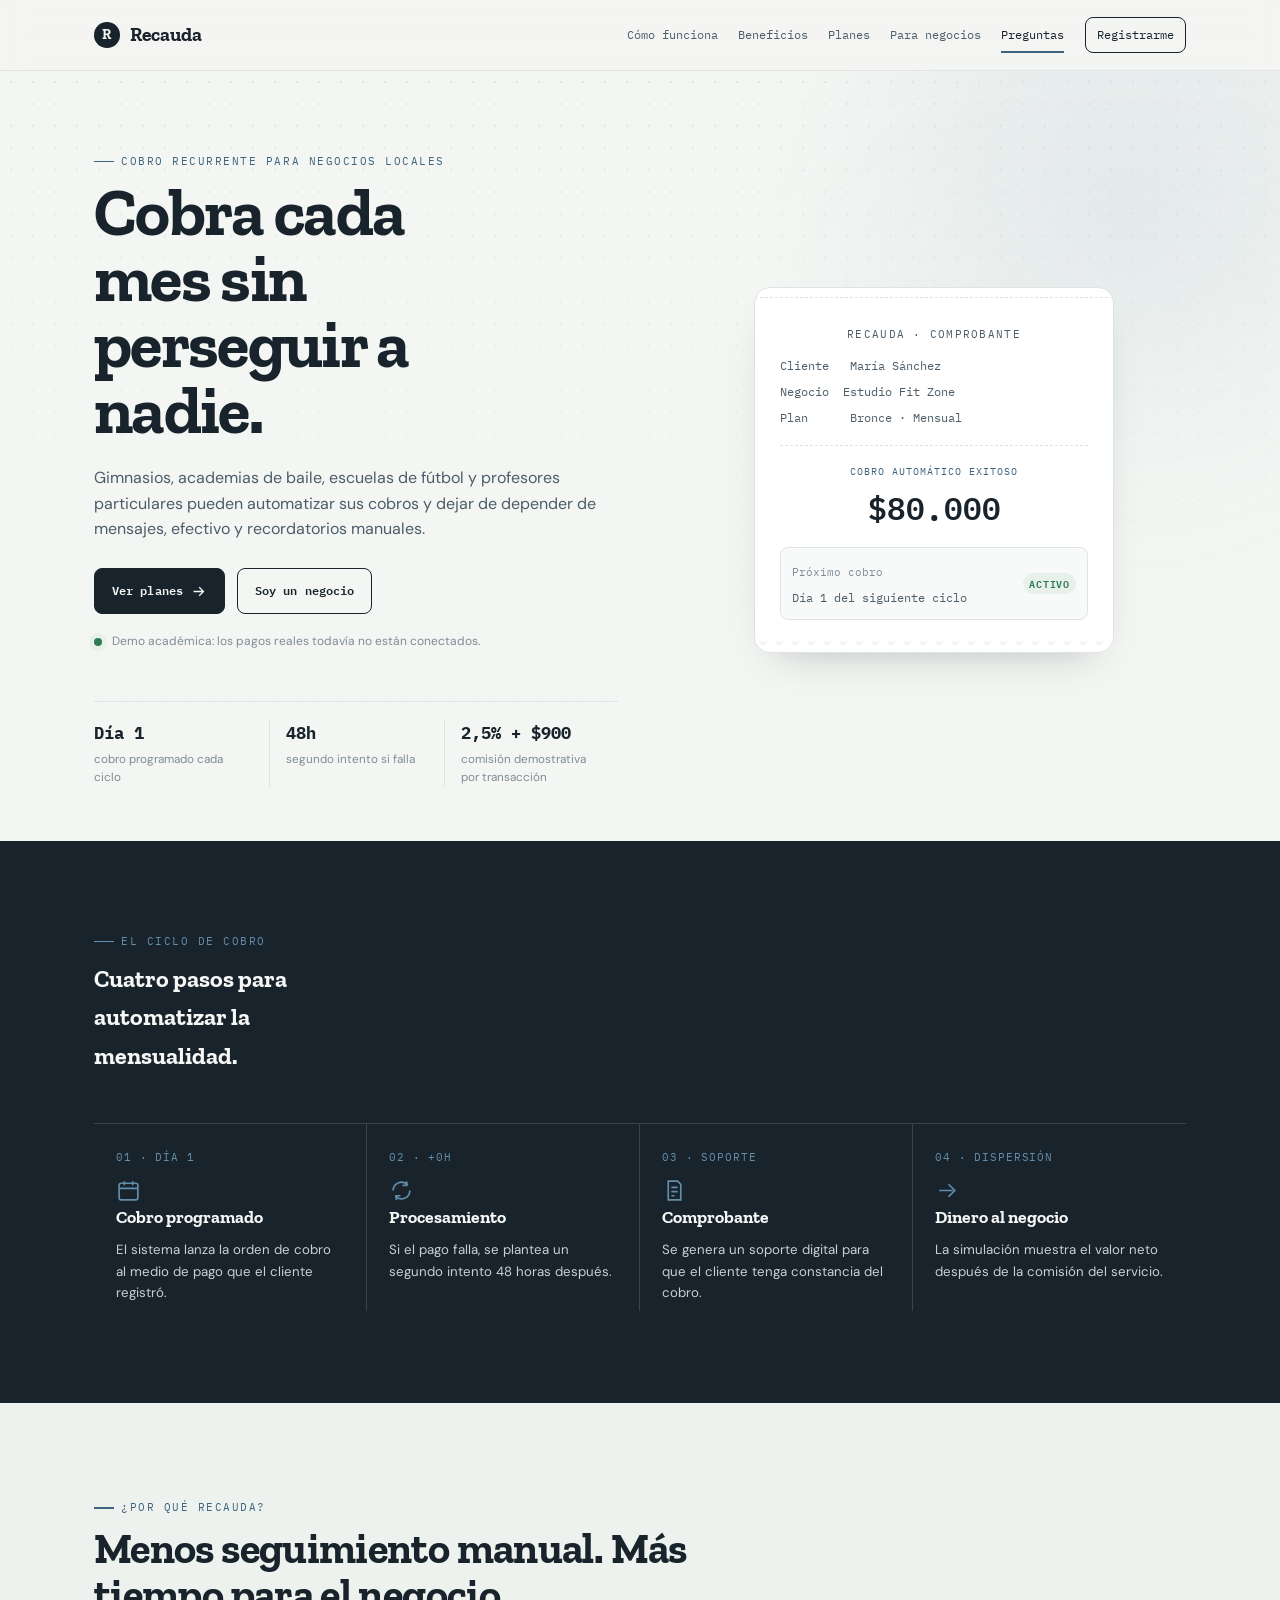
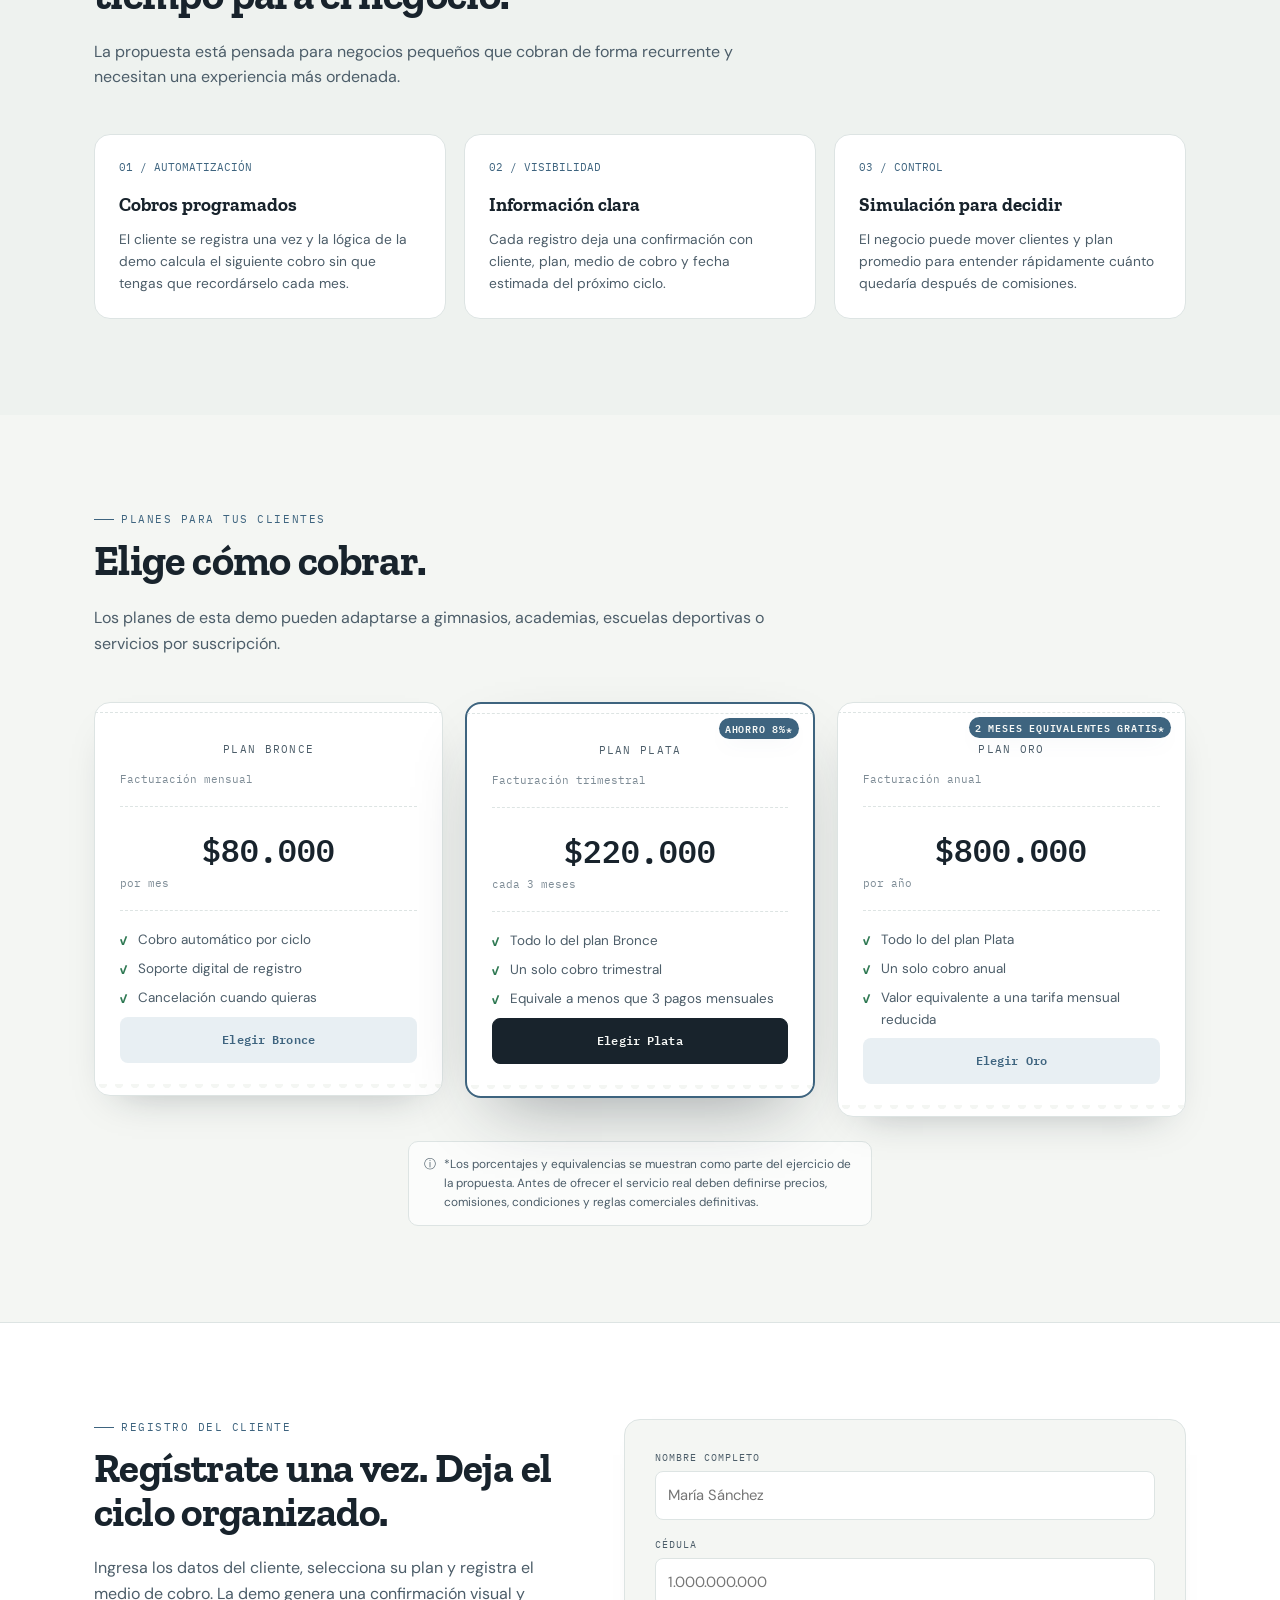
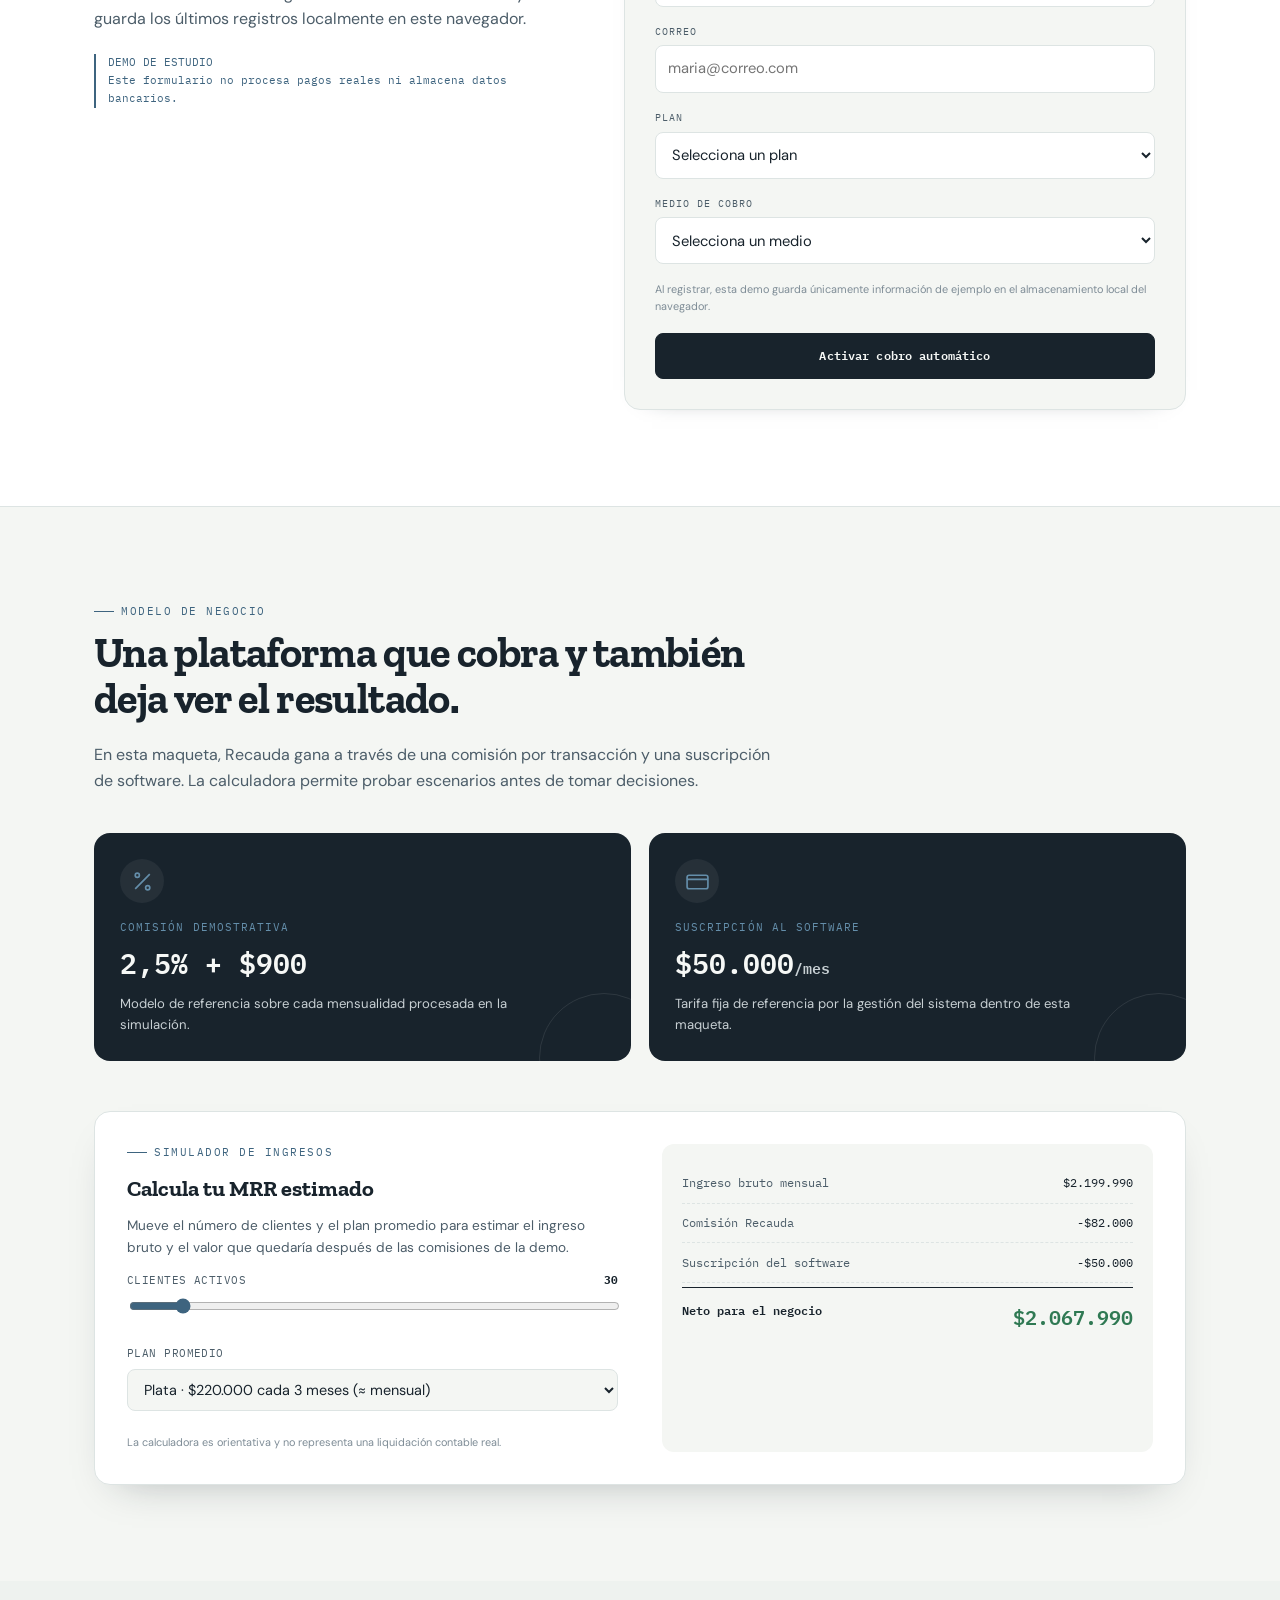
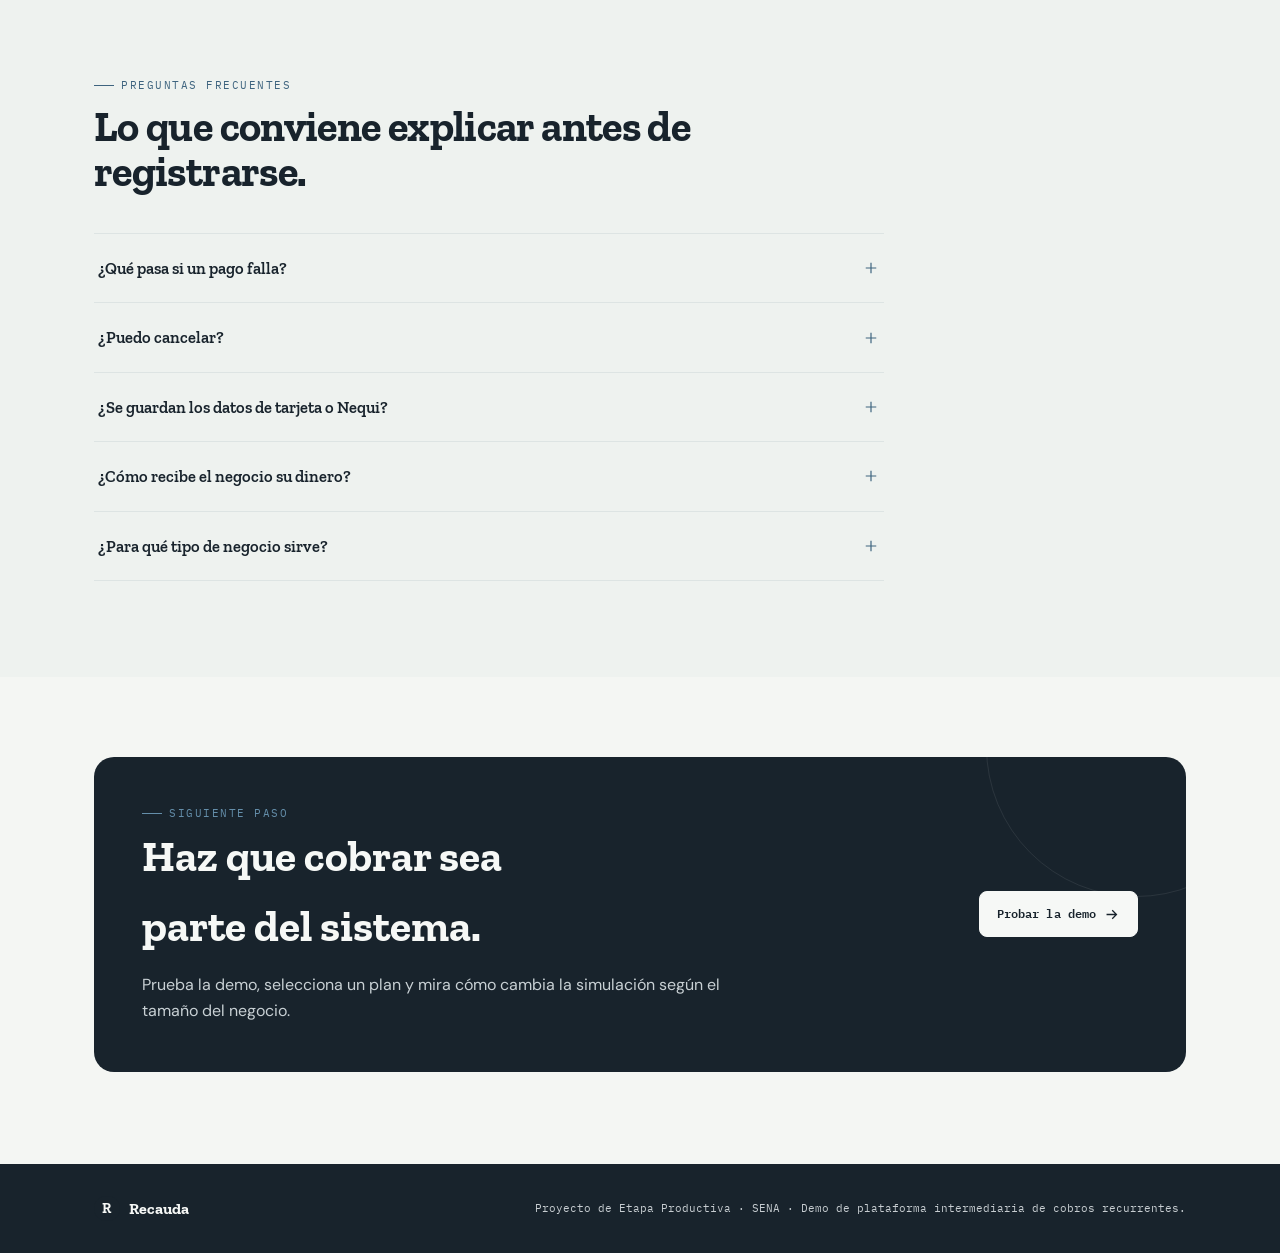
==== commit db5a1829: "Update index.html" ====
--- a/index.html
+++ b/index.html
@@ -1,907 +1,1373 @@
 <!DOCTYPE html>
 <html lang="es">
 <head>
-<meta charset="UTF-8">
-<meta name="viewport" content="width=device-width, initial-scale=1.0">
-<title>Recauda — Cobro automático para negocios locales</title>
-<meta name="description" content="Recauda cobra la mensualidad de tus clientes de forma automática cada mes. Sin WhatsApp, sin efectivo, sin perseguir a nadie.">
-<link rel="preconnect" href="https://fonts.googleapis.com">
-<link rel="preconnect" href="https://fonts.gstatic.com" crossorigin>
-<link href="https://fonts.googleapis.com/css2?family=Zilla+Slab:wght@400;600;700&family=Work+Sans:wght@400;500;600&family=IBM+Plex+Mono:wght@400;500;600&display=swap" rel="stylesheet">
-<style>
-:root{
-  --ink:#1E2A33;
-  --ink-soft:#4A5A68;
-  --muted:#7C8A94;
-  --paper:#F2F3EF;
-  --card:#FFFFFF;
-  --accent:#3E5C76;
-  --accent-soft:#7297B3;
-  --accent-wash:#E7EDF1;
-  --ok:#4C7A5D;
-  --ok-wash:#E7EFE9;
-  --line:#DDE0D9;
-  --cream-text:#F4F5F2;
-
-  --display:'Zilla Slab', serif;
-  --body:'Work Sans', sans-serif;
-  --mono:'IBM Plex Mono', monospace;
-
-  --radius:4px;
-  --shadow:0 16px 34px -20px rgba(30,42,51,0.35);
-  --shadow-lg:0 26px 54px -24px rgba(30,42,51,0.45);
-}
-
-*,*::before,*::after{box-sizing:border-box;}
-html{scroll-behavior:smooth;}
-body{
-  margin:0;
-  font-family:var(--body);
-  color:var(--ink);
-  background:var(--paper);
-  line-height:1.55;
-  -webkit-font-smoothing:antialiased;
-}
-h1,h2,h3{font-family:var(--display); margin:0 0 .5em; color:var(--ink); font-weight:700;}
-p{margin:0 0 1em;}
-a{color:inherit;}
-.wrap{max-width:1120px; margin:0 auto; padding:0 24px;}
-
-.eyebrow{
-  font-family:var(--mono); text-transform:uppercase; letter-spacing:.14em;
-  font-size:.7rem; color:var(--accent); margin:0 0 .8em;
-  display:flex; align-items:center; gap:.6em;
-}
-.eyebrow::before{content:""; width:18px; height:1.5px; background:var(--accent); display:inline-block;}
-
-button{font-family:inherit; cursor:pointer;}
-:focus-visible{outline:3px solid var(--accent-soft); outline-offset:2px;}
-svg{display:block;}
-
-@media (prefers-reduced-motion: reduce){
-  *{animation-duration:0.001ms !important; animation-iteration-count:1 !important; transition-duration:0.001ms !important; scroll-behavior:auto !important;}
-}
-
-/* ---------- Reveal on scroll ---------- */
-.reveal{opacity:0; transform:translateY(18px); transition:opacity .6s ease, transform .6s ease;}
-.reveal.is-visible{opacity:1; transform:translateY(0);}
-
-/* ---------- Progress bar ---------- */
-.progress{position:fixed; top:0; left:0; height:3px; background:var(--accent); width:0%; z-index:100; transition:width .1s linear;}
-
-/* ---------- Buttons ---------- */
-.btn{
-  display:inline-flex; align-items:center; gap:.5em;
-  font-family:var(--mono); font-weight:600; font-size:.82rem; letter-spacing:.02em;
-  text-decoration:none; padding:.85em 1.5em; border-radius:var(--radius);
-  border:1.5px solid var(--ink); transition:transform .15s ease, background .15s ease, color .15s ease, box-shadow .15s ease;
-}
-.btn:hover{transform:translateY(-2px); box-shadow:var(--shadow);}
-.btn--primary{background:var(--ink); color:var(--cream-text);}
-.btn--primary:hover{background:var(--accent); border-color:var(--accent);}
-.btn--ghost{background:transparent; color:var(--ink);}
-.btn--ghost:hover{background:var(--ink); color:var(--cream-text);}
-.btn--full{width:100%; justify-content:center; border:none; margin-top:.5em;}
-.btn--plan{width:100%; justify-content:center; background:var(--paper); border:1.5px dashed var(--ink-soft); margin-top:1.2em;}
-.btn--plan:hover{background:var(--accent); border-style:solid; color:#fff;}
-.btn--small{padding:.55em 1em; font-size:.72rem;}
-
-/* ---------- Nav ---------- */
-.nav{position:sticky; top:0; z-index:50; background:rgba(242,243,239,.92); backdrop-filter:blur(6px); border-bottom:1.5px solid var(--line);}
-.nav__inner{display:flex; align-items:center; justify-content:space-between; height:66px;}
-.nav__brand{display:flex; align-items:center; gap:.5em; font-family:var(--display); font-weight:700; font-size:1.2rem; text-decoration:none;}
-.nav__mark{display:inline-flex; align-items:center; justify-content:center; width:1.7em; height:1.7em; background:var(--ink); color:var(--cream-text); border-radius:50%; font-size:.95rem;}
-.nav__links{display:flex; align-items:center; gap:2em; font-family:var(--mono); font-size:.8rem;}
-.nav__links a{text-decoration:none; position:relative; padding:.3em 0; color:var(--ink-soft); transition:color .15s ease;}
-.nav__links a::after{content:""; position:absolute; left:0; bottom:-2px; width:0; height:1.5px; background:var(--accent); transition:width .2s ease;}
-.nav__links a:hover, .nav__links a.is-active{color:var(--ink);}
-.nav__links a.is-active::after{width:100%;}
-.nav__cta{border:1.5px solid var(--ink); padding:.5em 1em; border-radius:var(--radius); color:var(--ink) !important;}
-.nav__cta::after{display:none;}
-.nav__cta:hover{background:var(--ink); color:var(--cream-text) !important;}
-.nav__burger{display:none; flex-direction:column; gap:4px; background:none; border:none; padding:8px;}
-.nav__burger span{width:22px; height:2px; background:var(--ink); display:block; transition:transform .2s ease, opacity .2s ease;}
-.nav__mobile{display:none; flex-direction:column; padding:0 24px 20px; gap:1em; font-family:var(--mono);}
-.nav__mobile a{text-decoration:none; padding:.4em 0;}
-@media (max-width:800px){
-  .nav__links{display:none;}
-  .nav__burger{display:flex;}
-  .nav__mobile.is-open{display:flex;}
-}
-
-/* ---------- Hero ---------- */
-.hero{padding:70px 0 44px; position:relative; overflow:hidden;}
-.hero::before{
-  content:""; position:absolute; inset:0; z-index:0;
-  background-image: radial-gradient(circle, #22303C0d 1px, transparent 1.5px);
-  background-size:22px 22px;
-  mask-image: linear-gradient(to bottom, black, transparent 85%);
-}
-.hero__grid{display:grid; grid-template-columns:1.1fr .9fr; gap:56px; align-items:center; position:relative; z-index:1;}
-.hero h1{font-size:clamp(2rem, 4vw, 2.9rem); line-height:1.1;}
-.hero__lead{max-width:46ch; color:var(--ink-soft); font-size:1rem;}
-.hero__actions{display:flex; gap:14px; margin-top:1.6em; flex-wrap:wrap;}
-.hero__receipt-wrap{display:flex; justify-content:center;}
-
-.hero__stats{display:flex; gap:34px; margin-top:44px; flex-wrap:wrap;}
-.hero__stat b{display:block; font-family:var(--mono); font-size:1.4rem; color:var(--ink);}
-.hero__stat span{font-size:.78rem; color:var(--muted);}
-
-@media (max-width:900px){
-  .hero__grid{grid-template-columns:1fr; text-align:left;}
-  .hero__receipt-wrap{order:-1;}
-}
-
-/* ---------- Receipt (elemento firma) ---------- */
-.receipt{
-  background:var(--card); border:1.5px solid var(--line); border-radius:var(--radius);
-  box-shadow:var(--shadow); position:relative; width:100%; max-width:330px;
-  transition:transform .2s ease, box-shadow .2s ease;
-}
-.receipt--plan:hover{transform:translateY(-4px); box-shadow:var(--shadow-lg);}
-.receipt__perf{
-  height:11px;
-  background-image: radial-gradient(circle, var(--paper) 3px, transparent 3.5px);
-  background-size:16px 16px; background-position:8px center;
-  border-bottom:1.5px dashed var(--line);
-}
-.receipt__body{padding:24px 22px 26px;}
-.receipt__store{font-family:var(--mono); font-size:.68rem; letter-spacing:.12em; text-transform:uppercase; text-align:center; margin-bottom:1.1em; color:var(--ink-soft);}
-.receipt__line{font-family:var(--mono); font-size:.8rem; margin:0 0 .5em; color:var(--ink-soft);}
-.receipt__small{font-size:.72rem; color:var(--muted);}
-.receipt__dash{border-top:1.5px dashed var(--line); margin:1em 0;}
-.receipt__amount-label{font-family:var(--mono); font-size:.68rem; letter-spacing:.1em; text-align:center; color:var(--accent); margin-bottom:.3em;}
-.receipt__amount{font-family:var(--mono); font-weight:600; font-size:1.8rem; text-align:center; color:var(--ink); margin-bottom:0;}
-.receipt__list{list-style:none; padding:0; margin:0 0 .2em; font-size:.85rem; color:var(--ink-soft);}
-.receipt__list li{padding-left:1.3em; position:relative; margin-bottom:.55em;}
-.receipt__list li::before{content:"·"; position:absolute; left:0; color:var(--accent); font-weight:700; font-size:1.3em; top:-4px;}
-
-.tag{font-family:var(--mono); font-size:.65rem; letter-spacing:.08em; padding:.2em .6em; border-radius:2px; font-weight:600;}
-.tag--ok{background:var(--ok-wash); color:var(--ok);}
-.tag--save{position:absolute; top:-11px; right:16px; background:var(--accent); color:var(--cream-text); box-shadow:0 6px 14px -8px rgba(62,92,118,.6); z-index:2;}
-
-.receipt--hero{animation: printIn .9s cubic-bezier(.2,.8,.2,1) both; transform-origin:top center;}
-@keyframes printIn{
-  0%{opacity:0; transform:translateY(-20px) scaleY(.94);}
-  100%{opacity:1; transform:translateY(0) scaleY(1);}
-}
-
-/* ---------- Icons ---------- */
-.icon{width:26px; height:26px; color:var(--accent);}
-.icon-circle{
-  width:46px; height:46px; border-radius:50%; background:var(--accent-wash);
-  display:flex; align-items:center; justify-content:center; margin-bottom:1em;
-}
-.icon-circle .icon{width:22px; height:22px;}
-.icon-circle--dark{background:#ffffff14;}
-.icon-circle--dark .icon{color:var(--accent-soft);}
-
-/* ---------- Flow ---------- */
-.flow{padding:80px 0; background:var(--ink); color:var(--cream-text);}
-.flow h2{color:var(--cream-text); font-size:clamp(1.4rem,3vw,2rem); max-width:22ch;}
-.flow .eyebrow{color:var(--accent-soft);}
-.flow .eyebrow::before{background:var(--accent-soft);}
-.flow__grid{display:grid; grid-template-columns:repeat(4,1fr); gap:0; margin-top:48px; border-top:1.5px solid #ffffff26;}
-.flow__item{padding:26px 20px 0; border-right:1.5px solid #ffffff26;}
-.flow__item:last-child{border-right:none;}
-.flow__num{font-family:var(--mono); font-size:.75rem; color:var(--accent-soft); display:block; margin-bottom:.9em; letter-spacing:.1em;}
-.flow__item h3{color:var(--cream-text); font-size:1.05rem;}
-.flow__item p{color:#C7CDD1; font-size:.88rem;}
-@media (max-width:800px){
-  .flow__grid{grid-template-columns:1fr; border-top:none;}
-  .flow__item{border-right:none; border-top:1.5px solid #ffffff26; padding-top:22px; padding-bottom:6px;}
-}
-
-/* ---------- Pricing ---------- */
-.pricing{padding:88px 0;}
-.pricing h2{font-size:clamp(1.5rem,3vw,2.1rem);}
-.pricing__sub{color:var(--ink-soft); max-width:50ch;}
-.pricing__grid{display:grid; grid-template-columns:repeat(3,1fr); gap:30px; margin-top:44px; align-items:start;}
-.receipt--plan{max-width:none;}
-.receipt--featured{border-width:2px; border-color:var(--accent); transform:translateY(-8px); box-shadow:var(--shadow-lg);}
-.receipt--featured:hover{transform:translateY(-12px);}
-@media (max-width:900px){
-  .pricing__grid{grid-template-columns:1fr; max-width:380px; margin-left:auto; margin-right:auto;}
-  .receipt--featured{transform:none;}
-}
-
-/* ---------- Registro ---------- */
-.registro{padding:88px 0 44px; background:var(--card); border-top:1.5px solid var(--line); border-bottom:1.5px solid var(--line);}
-.registro__grid{display:grid; grid-template-columns:.9fr 1.1fr; gap:56px; align-items:start;}
-.registro__intro h2{font-size:clamp(1.5rem,3vw,2rem);}
-.registro__note{font-family:var(--mono); font-size:.76rem; color:var(--accent); border-left:2px solid var(--accent); padding-left:12px;}
-
-.form{background:var(--paper); border:1.5px solid var(--line); border-radius:var(--radius); padding:30px; display:grid; gap:18px;}
-.field{display:flex; flex-direction:column; gap:.4em; font-family:var(--mono); font-size:.76rem;}
-.field span{color:var(--ink-soft); text-transform:uppercase; font-size:.68rem; letter-spacing:.1em;}
-.field input, .field select{
-  font-family:var(--body); font-size:.94rem; padding:.72em .8em;
-  border:1.5px solid var(--line); border-radius:var(--radius); background:var(--card); color:var(--ink);
-  transition:border-color .15s ease;
-}
-.field input:focus, .field select:focus{border-color:var(--accent);}
-.field__error{color:#B23A2E; font-family:var(--body); font-size:.72rem; min-height:1em; display:none;}
-.field.has-error input, .field.has-error select{border-color:#B23A2E;}
-.field.has-error .field__error{display:block;}
-
-@media (max-width:900px){ .registro__grid{grid-template-columns:1fr;} }
-
-.receipt--confirm{margin:36px auto 0; max-width:330px;}
-.receipt__actions{display:flex; gap:10px; margin-top:1.2em;}
-.receipt__actions .btn{flex:1;}
-
-.clientes{margin:36px auto 0; max-width:640px; font-family:var(--mono); font-size:.8rem;}
-.clientes__title{color:var(--accent); text-transform:uppercase; letter-spacing:.08em; font-size:.7rem; margin-bottom:.8em;}
-.clientes__table{width:100%; border-collapse:collapse;}
-.clientes__table th, .clientes__table td{text-align:left; padding:.6em .5em; border-bottom:1px dashed var(--line);}
-.clientes__table th{color:var(--ink-soft); font-weight:600; font-size:.7rem; text-transform:uppercase;}
-.clientes__table td.estado{color:var(--ok);}
-
-/* ---------- Toast ---------- */
-.toast{
-  position:fixed; bottom:24px; left:50%; transform:translateX(-50%) translateY(20px);
-  background:var(--ink); color:var(--cream-text); font-family:var(--mono); font-size:.82rem;
-  padding:.9em 1.4em; border-radius:var(--radius); box-shadow:var(--shadow-lg);
-  opacity:0; pointer-events:none; transition:opacity .25s ease, transform .25s ease; z-index:80;
-  display:flex; align-items:center; gap:.6em;
-}
-.toast.is-visible{opacity:1; transform:translateX(-50%) translateY(0);}
-.toast .icon{width:16px; height:16px; color:var(--ok-wash);}
-
-/* ---------- Negocios ---------- */
-.negocios{padding:88px 0;}
-.negocios h2{font-size:clamp(1.5rem,3vw,2rem);}
-.negocios__intro{max-width:64ch;}
-.negocios__cards{display:grid; grid-template-columns:1fr 1fr; gap:20px; margin:40px 0 56px;}
-.negocios__card{background:var(--ink); color:var(--cream-text); padding:26px 24px; border-radius:var(--radius);}
-.negocios__label{font-family:var(--mono); font-size:.7rem; letter-spacing:.1em; text-transform:uppercase; color:var(--accent-soft); margin-bottom:.5em;}
-.negocios__figure{font-family:var(--mono); font-size:1.9rem; font-weight:600; margin-bottom:.3em;}
-.negocios__figure span{font-size:1rem; color:#C7CDD1;}
-.negocios__card p:last-child{color:#C7CDD1; margin-bottom:0; font-size:.88rem;}
-@media (max-width:800px){ .negocios__cards{grid-template-columns:1fr;} }
-
-/* ---------- Calculadora ---------- */
-.calc{
-  background:var(--card); border:1.5px solid var(--line); border-radius:var(--radius);
-  padding:36px; display:grid; grid-template-columns:1fr 1fr; gap:40px;
-}
-.calc h3{font-size:1.2rem;}
-.calc__field{margin-bottom:22px;}
-.calc__field label{display:flex; justify-content:space-between; font-family:var(--mono); font-size:.76rem; color:var(--ink-soft); margin-bottom:.5em; text-transform:uppercase; letter-spacing:.05em;}
-.calc__field label b{color:var(--ink); font-family:var(--mono); text-transform:none; letter-spacing:0;}
-.calc__field input[type="range"]{width:100%; accent-color:var(--accent);}
-.calc__field select{
-  width:100%; font-family:var(--body); font-size:.94rem; padding:.7em .8em;
-  border:1.5px solid var(--line); border-radius:var(--radius); background:var(--paper); color:var(--ink);
-}
-.calc__results{background:var(--paper); border-radius:var(--radius); padding:26px; font-family:var(--mono);}
-.calc__row{display:flex; justify-content:space-between; padding:.6em 0; border-bottom:1px dashed var(--line); font-size:.88rem;}
-.calc__row:last-child{border-bottom:none;}
-.calc__row span:first-child{color:var(--ink-soft);}
-.calc__row.total{border-top:1.5px solid var(--ink); margin-top:.4em; padding-top:.9em;}
-.calc__row.total span:first-child{color:var(--ink); font-weight:600;}
-.calc__row.total span:last-child{font-size:1.3rem; font-weight:600; color:var(--ok);}
-@media (max-width:800px){ .calc{grid-template-columns:1fr;} }
-
-/* ---------- FAQ ---------- */
-.faq{padding:88px 0;}
-.faq h2{font-size:clamp(1.5rem,3vw,2rem);}
-.faq__list{max-width:760px; margin-top:36px; border-top:1.5px solid var(--line);}
-.faq__item{border-bottom:1.5px solid var(--line);}
-.faq__item summary{
-  list-style:none; cursor:pointer; padding:22px 4px; display:flex; justify-content:space-between;
-  align-items:center; font-family:var(--display); font-weight:600; font-size:1.02rem; gap:20px;
-}
-.faq__item summary::-webkit-details-marker{display:none;}
-.faq__item summary .icon{width:18px; height:18px; color:var(--accent); flex-shrink:0; transition:transform .2s ease;}
-.faq__item[open] summary .icon{transform:rotate(45deg);}
-.faq__item p{padding:0 4px 22px; color:var(--ink-soft); max-width:64ch;}
-
-/* ---------- Back to top ---------- */
-.totop{
-  position:fixed; bottom:24px; right:24px; width:42px; height:42px; border-radius:50%;
-  background:var(--ink); color:var(--cream-text); border:none; display:flex; align-items:center;
-  justify-content:center; box-shadow:var(--shadow); opacity:0; pointer-events:none;
-  transition:opacity .2s ease, transform .2s ease; z-index:70;
-}
-.totop.is-visible{opacity:1; pointer-events:auto;}
-.totop:hover{transform:translateY(-3px);}
-
-/* ---------- Footer ---------- */
-.footer{background:var(--ink); color:var(--cream-text); padding:32px 0;}
-.footer__inner{display:flex; justify-content:space-between; align-items:center; flex-wrap:wrap; gap:12px;}
-.footer p{margin:0; font-family:var(--display); display:flex; align-items:center; gap:.5em;}
-.footer__meta{font-family:var(--mono); font-size:.76rem; color:#C7CDD1;}
-
-/* ---------- Print (recibo) ---------- */
-@media print{
-  body *{visibility:hidden;}
-  .receipt--confirm, .receipt--confirm *{visibility:visible;}
-  .receipt--confirm{position:absolute; top:0; left:0; box-shadow:none;}
-  .receipt__actions{display:none;}
-}
-</style>
+  <meta charset="UTF-8">
+  <meta name="viewport" content="width=device-width, initial-scale=1.0">
+  <meta name="theme-color" content="#1E2A33">
+  <meta name="description" content="Recauda automatiza los cobros recurrentes de negocios locales y simplifica la gestión de mensualidades.">
+  <title>Recauda — Cobros recurrentes sin perseguir pagos</title>
+
+  <link rel="preconnect" href="https://fonts.googleapis.com">
+  <link rel="preconnect" href="https://fonts.gstatic.com" crossorigin>
+  <link href="https://fonts.googleapis.com/css2?family=DM+Sans:wght@400;500;600;700&family=IBM+Plex+Mono:wght@400;500;600&family=Zilla+Slab:wght@400;600;700&display=swap" rel="stylesheet">
+
+  <style>
+    :root{
+      --ink:#18232C;
+      --ink-soft:#4C5D69;
+      --muted:#7E8C96;
+      --paper:#F4F6F3;
+      --card:#FFFFFF;
+      --accent:#3E647F;
+      --accent-2:#648EAA;
+      --accent-wash:#E8EFF3;
+      --ok:#2F7953;
+      --ok-wash:#E7F1EA;
+      --warning:#B17824;
+      --line:#DDE4E3;
+      --cream-text:#F6F8F6;
+      --display:'Zilla Slab', serif;
+      --body:'DM Sans', sans-serif;
+      --mono:'IBM Plex Mono', monospace;
+      --radius:8px;
+      --radius-lg:16px;
+      --shadow:0 18px 40px -24px rgba(24,35,44,.34);
+      --shadow-lg:0 30px 70px -30px rgba(24,35,44,.44);
+      --max:1140px;
+    }
+
+    *,*::before,*::after{box-sizing:border-box;}
+    html{scroll-behavior:smooth;}
+    body{
+      margin:0;
+      font-family:var(--body);
+      color:var(--ink);
+      background:var(--paper);
+      line-height:1.6;
+      -webkit-font-smoothing:antialiased;
+      text-rendering:optimizeLegibility;
+    }
+    body.menu-open{overflow:hidden;}
+    h1,h2,h3{font-family:var(--display); margin:0 0 .5em; color:var(--ink); font-weight:700;}
+    p{margin:0 0 1em;}
+    a{color:inherit;}
+    button,input,select{font:inherit;}
+    button{cursor:pointer;}
+    img,svg{display:block;}
+    :focus-visible{outline:3px solid var(--accent-2);outline-offset:3px;}
+    ::selection{background:#C9DCE7;color:var(--ink);}
+    .wrap{max-width:var(--max);margin:0 auto;padding:0 24px;}
+    .sr-only{
+      position:absolute!important;width:1px!important;height:1px!important;
+      padding:0!important;margin:-1px!important;overflow:hidden!important;
+      clip:rect(0,0,0,0)!important;white-space:nowrap!important;border:0!important;
+    }
+
+    @media (prefers-reduced-motion:reduce){
+      *,*::before,*::after{
+        animation-duration:.001ms!important;
+        animation-iteration-count:1!important;
+        transition-duration:.001ms!important;
+        scroll-behavior:auto!important;
+      }
+    }
+
+    /* Progress */
+    .progress{
+      position:fixed;top:0;left:0;height:3px;background:var(--accent);
+      width:0;z-index:200;transition:width .12s linear;
+    }
+
+    /* Buttons */
+    .btn{
+      display:inline-flex;align-items:center;justify-content:center;gap:.55em;
+      min-height:46px;padding:.82em 1.35em;border-radius:var(--radius);
+      border:1.5px solid var(--ink);text-decoration:none;
+      font-family:var(--mono);font-weight:600;font-size:.78rem;
+      letter-spacing:.01em;transition:transform .16s ease,background .16s ease,
+      color .16s ease,border-color .16s ease,box-shadow .16s ease;
+    }
+    .btn:hover{transform:translateY(-2px);box-shadow:var(--shadow);}
+    .btn--primary{background:var(--ink);color:var(--cream-text);}
+    .btn--primary:hover{background:var(--accent);border-color:var(--accent);}
+    .btn--ghost{background:transparent;color:var(--ink);}
+    .btn--ghost:hover{background:var(--ink);color:var(--cream-text);}
+    .btn--soft{background:var(--accent-wash);border-color:transparent;color:var(--accent);}
+    .btn--soft:hover{background:#DDE9EF;border-color:#DDE9EF;}
+    .btn--full{width:100%;}
+    .btn--small{min-height:38px;padding:.55em .9em;font-size:.68rem;}
+    .btn svg{width:17px;height:17px;flex:none;}
+
+    /* Eyebrow */
+    .eyebrow{
+      font-family:var(--mono);text-transform:uppercase;letter-spacing:.14em;
+      font-size:.68rem;color:var(--accent);margin:0 0 .9em;
+      display:flex;align-items:center;gap:.65em;
+    }
+    .eyebrow::before{content:"";width:20px;height:1.5px;background:currentColor;display:inline-block;}
+
+    /* Nav */
+    .nav{
+      position:sticky;top:0;z-index:100;background:rgba(244,246,243,.9);
+      backdrop-filter:blur(12px);border-bottom:1px solid rgba(221,228,227,.9);
+    }
+    .nav__inner{display:flex;align-items:center;justify-content:space-between;height:70px;}
+    .nav__brand{
+      display:flex;align-items:center;gap:.55em;font-family:var(--display);
+      font-weight:700;font-size:1.22rem;text-decoration:none;white-space:nowrap;
+    }
+    .nav__mark{
+      display:inline-flex;align-items:center;justify-content:center;width:1.75em;height:1.75em;
+      background:var(--ink);color:var(--cream-text);border-radius:50%;font-size:.92rem;
+    }
+    .nav__links{display:flex;align-items:center;gap:1.7em;font-family:var(--mono);font-size:.74rem;}
+    .nav__links a{
+      text-decoration:none;position:relative;padding:.35em 0;color:var(--ink-soft);
+      transition:color .15s ease;
+    }
+    .nav__links a::after{
+      content:"";position:absolute;left:0;bottom:-4px;width:0;height:1.5px;
+      background:var(--accent);transition:width .2s ease;
+    }
+    .nav__links a:hover,.nav__links a.is-active{color:var(--ink);}
+    .nav__links a.is-active::after{width:100%;}
+    .nav__cta{
+      border:1.5px solid var(--ink);padding:.6em .95em!important;
+      border-radius:var(--radius);color:var(--ink)!important;
+    }
+    .nav__cta::after{display:none!important;}
+    .nav__cta:hover{background:var(--ink);color:var(--cream-text)!important;}
+    .nav__burger{
+      display:none;flex-direction:column;gap:5px;background:none;border:0;padding:9px;
+      border-radius:8px;
+    }
+    .nav__burger span{
+      width:23px;height:2px;background:var(--ink);display:block;
+      transition:transform .2s ease,opacity .2s ease;
+    }
+    .nav__burger.is-open span:nth-child(1){transform:translateY(7px) rotate(45deg);}
+    .nav__burger.is-open span:nth-child(2){opacity:0;}
+    .nav__burger.is-open span:nth-child(3){transform:translateY(-7px) rotate(-45deg);}
+    .nav__mobile{
+      display:none;position:absolute;top:70px;left:0;right:0;
+      padding:10px 24px 22px;background:rgba(244,246,243,.98);
+      border-bottom:1px solid var(--line);box-shadow:var(--shadow);
+    }
+    .nav__mobile.is-open{display:flex;flex-direction:column;gap:3px;}
+    .nav__mobile a{padding:12px 4px;text-decoration:none;color:var(--ink-soft);font-family:var(--mono);font-size:.78rem;}
+    .nav__mobile .nav__cta{margin-top:8px;text-align:center;}
+
+    /* Hero */
+    .hero{position:relative;overflow:hidden;padding:82px 0 54px;}
+    .hero::before{
+      content:"";position:absolute;inset:0;z-index:0;pointer-events:none;
+      background:
+        radial-gradient(circle at 88% 20%, rgba(100,142,170,.15), transparent 28%),
+        radial-gradient(circle,#26384212 1px,transparent 1.5px);
+      background-size:auto,22px 22px;
+      mask-image:linear-gradient(to bottom,black,transparent 92%);
+    }
+    .hero__grid{
+      display:grid;grid-template-columns:1.02fr .98fr;gap:64px;align-items:center;
+      position:relative;z-index:1;
+    }
+    .hero h1{
+      font-size:clamp(2.65rem,5.2vw,4.35rem);line-height:.99;letter-spacing:-.025em;
+      max-width:9.5ch;margin-bottom:.32em;
+    }
+    .hero__lead{max-width:58ch;color:var(--ink-soft);font-size:1rem;}
+    .hero__actions{display:flex;gap:12px;margin-top:1.65em;flex-wrap:wrap;}
+    .hero__proof{
+      display:flex;align-items:center;gap:10px;margin-top:18px;
+      color:var(--muted);font-size:.75rem;
+    }
+    .hero__proof-dot{
+      width:8px;height:8px;border-radius:50%;background:var(--ok);
+      box-shadow:0 0 0 5px var(--ok-wash);
+    }
+    .hero__stats{
+      display:grid;grid-template-columns:repeat(3,1fr);gap:0;
+      margin-top:50px;border-top:1px solid var(--line);padding-top:18px;
+    }
+    .hero__stat{padding-right:16px;}
+    .hero__stat + .hero__stat{padding-left:16px;border-left:1px solid var(--line);}
+    .hero__stat b{display:block;font-family:var(--mono);font-size:1.06rem;color:var(--ink);}
+    .hero__stat span{font-size:.73rem;color:var(--muted);display:block;margin-top:2px;}
+
+    /* Receipt */
+    .hero__receipt-wrap{display:flex;justify-content:center;position:relative;}
+    .receipt{
+      background:var(--card);border:1px solid var(--line);border-radius:var(--radius-lg);
+      box-shadow:var(--shadow);position:relative;width:100%;max-width:360px;
+      overflow:hidden;
+    }
+    .receipt::after{
+      content:"";position:absolute;inset:auto 0 0;height:22px;
+      background:radial-gradient(circle at 8px 0,var(--paper) 4px,transparent 4.5px);
+      background-size:16px 16px;transform:translateY(50%);
+    }
+    .receipt--hero{animation:printIn .8s cubic-bezier(.2,.8,.2,1) both;transform-origin:top center;}
+    .receipt--plan:hover{transform:translateY(-5px);box-shadow:var(--shadow-lg);}
+    .receipt__perf{height:10px;border-bottom:1px dashed var(--line);}
+    .receipt__body{padding:28px 25px 32px;}
+    .receipt__store{
+      font-family:var(--mono);font-size:.66rem;letter-spacing:.12em;text-transform:uppercase;
+      text-align:center;margin-bottom:1.2em;color:var(--ink-soft);
+    }
+    .receipt__line{font-family:var(--mono);font-size:.77rem;margin:0 0 .52em;color:var(--ink-soft);}
+    .receipt__small{font-size:.7rem;color:var(--muted);}
+    .receipt__dash{border-top:1px dashed var(--line);margin:1.1em 0;}
+    .receipt__amount-label{
+      font-family:var(--mono);font-size:.64rem;letter-spacing:.1em;text-align:center;
+      color:var(--accent);margin-bottom:.3em;
+    }
+    .receipt__amount{
+      font-family:var(--mono);font-weight:600;font-size:1.95rem;text-align:center;
+      color:var(--ink);margin:0;
+    }
+    .receipt__list{list-style:none;padding:0;margin:0 0 .2em;font-size:.84rem;color:var(--ink-soft);}
+    .receipt__list li{padding-left:1.35em;position:relative;margin-bottom:.58em;}
+    .receipt__list li::before{
+      content:"✓";position:absolute;left:0;color:var(--ok);font-family:var(--mono);
+      font-size:.75rem;font-weight:700;top:2px;
+    }
+    .tag{
+      display:inline-block;font-family:var(--mono);font-size:.62rem;letter-spacing:.08em;
+      padding:.25em .6em;border-radius:999px;font-weight:600;
+    }
+    .tag--ok{background:var(--ok-wash);color:var(--ok);}
+    .tag--save{
+      position:absolute;top:14px;right:14px;background:var(--accent);color:var(--cream-text);
+      box-shadow:0 8px 18px -10px rgba(62,100,127,.55);z-index:2;
+    }
+    .receipt__status{
+      display:flex;align-items:center;justify-content:space-between;gap:10px;
+      background:#F8FAF9;border:1px solid var(--line);border-radius:8px;padding:10px 11px;
+      margin-top:14px;
+    }
+    .receipt__status small{font-size:.66rem;color:var(--muted);font-family:var(--mono);}
+    @keyframes printIn{
+      from{opacity:0;transform:translateY(-18px) scaleY(.96);}
+      to{opacity:1;transform:translateY(0) scaleY(1);}
+    }
+
+    /* Sections */
+    .section{padding:96px 0;}
+    .section--soft{background:#EEF2EF;}
+    .section__head{max-width:700px;}
+    .section h2{font-size:clamp(2rem,3.3vw,2.7rem);line-height:1.08;letter-spacing:-.015em;}
+    .section__sub{max-width:62ch;color:var(--ink-soft);}
+    .reveal{opacity:0;transform:translateY(18px);transition:opacity .6s ease,transform .6s ease;}
+    .reveal.is-visible{opacity:1;transform:none;}
+
+    /* Flow */
+    .flow{padding:92px 0;background:var(--ink);color:var(--cream-text);}
+    .flow h2{color:var(--cream-text);max-width:19ch;}
+    .flow .eyebrow{color:var(--accent-2);}
+    .flow__grid{display:grid;grid-template-columns:repeat(4,1fr);margin-top:48px;border-top:1px solid #FFFFFF26;}
+    .flow__item{padding:25px 22px 8px;border-right:1px solid #FFFFFF26;}
+    .flow__item:last-child{border-right:0;}
+    .flow__num{
+      display:block;font-family:var(--mono);font-size:.68rem;color:var(--accent-2);
+      margin-bottom:1em;letter-spacing:.08em;
+    }
+    .flow__item h3{color:var(--cream-text);font-size:1.1rem;}
+    .flow__item p{color:#C8D0D4;font-size:.83rem;margin-bottom:0;}
+    .icon{width:25px;height:25px;color:var(--accent);}
+    .icon--light{color:var(--accent-2);}
+    .icon-circle{
+      width:44px;height:44px;border-radius:50%;background:var(--accent-wash);
+      display:flex;align-items:center;justify-content:center;margin-bottom:1em;
+    }
+
+    /* Value cards */
+    .value-grid{
+      display:grid;grid-template-columns:repeat(3,1fr);gap:18px;margin-top:44px;
+    }
+    .value-card{
+      background:var(--card);border:1px solid var(--line);border-radius:var(--radius-lg);
+      padding:24px;transition:transform .18s ease,box-shadow .18s ease,border-color .18s ease;
+    }
+    .value-card:hover{transform:translateY(-4px);box-shadow:var(--shadow);border-color:#CDD9DA;}
+    .value-card h3{font-size:1.18rem;margin-bottom:.4em;}
+    .value-card p{font-size:.86rem;color:var(--ink-soft);margin-bottom:0;}
+    .value-card__number{
+      font-family:var(--mono);font-size:.7rem;color:var(--accent);margin-bottom:1.2em;
+    }
+
+    /* Pricing */
+    .pricing__grid{
+      display:grid;grid-template-columns:repeat(3,1fr);gap:22px;margin-top:46px;align-items:start;
+    }
+    .receipt--plan{max-width:none;border-radius:var(--radius-lg);}
+    .receipt--featured{
+      border:2px solid var(--accent);transform:translateY(-8px);box-shadow:var(--shadow-lg);
+    }
+    .receipt--featured:hover{transform:translateY(-12px);}
+    .pricing__note{
+      display:flex;gap:8px;align-items:flex-start;max-width:58ch;margin:24px auto 0;
+      padding:13px 15px;border:1px solid var(--line);border-radius:10px;
+      background:rgba(255,255,255,.68);color:var(--ink-soft);font-size:.74rem;
+    }
+
+    /* Registration */
+    .registro{
+      background:var(--card);border-top:1px solid var(--line);border-bottom:1px solid var(--line);
+    }
+    .registro__grid{display:grid;grid-template-columns:.9fr 1.1fr;gap:70px;align-items:start;}
+    .registro__intro h2{font-size:clamp(2rem,3.2vw,2.65rem);line-height:1.08;}
+    .registro__intro>p:not(.eyebrow):not(.registro__note){color:var(--ink-soft);}
+    .registro__note{
+      font-family:var(--mono);font-size:.7rem;color:var(--accent);
+      border-left:2px solid var(--accent);padding-left:12px;margin-top:22px;
+    }
+    .form{
+      background:var(--paper);border:1px solid var(--line);border-radius:var(--radius-lg);
+      padding:30px;display:grid;gap:17px;box-shadow:0 8px 26px -28px var(--ink);
+    }
+    .field{display:flex;flex-direction:column;gap:.42em;font-family:var(--mono);font-size:.74rem;}
+    .field span{color:var(--ink-soft);text-transform:uppercase;font-size:.64rem;letter-spacing:.1em;}
+    .field input,.field select{
+      width:100%;font-family:var(--body);font-size:.92rem;padding:.78em .84em;
+      border:1px solid var(--line);border-radius:8px;background:var(--card);color:var(--ink);
+      transition:border-color .15s ease,box-shadow .15s ease;
+    }
+    .field input:focus,.field select:focus{
+      border-color:var(--accent);box-shadow:0 0 0 3px var(--accent-wash);outline:0;
+    }
+    .field__error{color:#A53D32;font-family:var(--body);font-size:.7rem;min-height:1em;display:none;}
+    .field.has-error input,.field.has-error select{border-color:#B23A2E;background:#FFF9F8;}
+    .field.has-error .field__error{display:block;}
+    .form__legal{font-size:.68rem;color:var(--muted);margin:0;}
+    .form__legal a{color:var(--accent);}
+
+    .receipt--confirm{max-width:370px;margin:38px auto 0;}
+    .receipt__actions{display:flex;gap:10px;margin-top:1.2em;}
+    .receipt__actions .btn{flex:1;}
+
+    .clientes{margin:38px auto 0;max-width:760px;font-family:var(--mono);font-size:.74rem;}
+    .clientes__title{
+      color:var(--accent);text-transform:uppercase;letter-spacing:.08em;font-size:.64rem;margin-bottom:.8em;
+    }
+    .clientes__table{width:100%;border-collapse:collapse;background:#FAFBFA;border:1px solid var(--line);border-radius:10px;overflow:hidden;}
+    .clientes__table th,.clientes__table td{text-align:left;padding:.72em .7em;border-bottom:1px dashed var(--line);}
+    .clientes__table tr:last-child td{border-bottom:0;}
+    .clientes__table th{color:var(--ink-soft);font-weight:600;font-size:.64rem;text-transform:uppercase;background:#F2F5F3;}
+    .clientes__table td{font-size:.71rem;}
+    .clientes__table td.estado{color:var(--ok);font-weight:600;}
+
+    /* Business model + calculator */
+    .negocios__cards{display:grid;grid-template-columns:1fr 1fr;gap:18px;margin:40px 0 50px;}
+    .negocios__card{
+      background:var(--ink);color:var(--cream-text);padding:26px;border-radius:var(--radius-lg);
+      position:relative;overflow:hidden;
+    }
+    .negocios__card::after{
+      content:"";position:absolute;width:130px;height:130px;border-radius:50%;
+      border:1px solid #FFFFFF18;right:-38px;bottom:-62px;
+    }
+    .icon-circle--dark{background:#FFFFFF0F;}
+    .icon-circle--dark .icon{color:var(--accent-2);}
+    .negocios__label{
+      font-family:var(--mono);font-size:.66rem;letter-spacing:.1em;text-transform:uppercase;
+      color:var(--accent-2);margin-bottom:.45em;
+    }
+    .negocios__figure{font-family:var(--mono);font-size:1.75rem;font-weight:600;margin-bottom:.25em;}
+    .negocios__figure span{font-size:.92rem;color:#C8D0D4;}
+    .negocios__card p:last-child{color:#C8D0D4;margin-bottom:0;font-size:.82rem;max-width:45ch;}
+
+    .calc{
+      background:var(--card);border:1px solid var(--line);border-radius:var(--radius-lg);
+      padding:32px;display:grid;grid-template-columns:1fr 1fr;gap:44px;box-shadow:var(--shadow);
+    }
+    .calc h3{font-size:1.4rem;margin-bottom:.35em;}
+    .calc__intro{font-size:.85rem;color:var(--ink-soft);}
+    .calc__field{margin-bottom:23px;}
+    .calc__field label{
+      display:flex;justify-content:space-between;font-family:var(--mono);font-size:.7rem;
+      color:var(--ink-soft);margin-bottom:.55em;text-transform:uppercase;letter-spacing:.04em;
+    }
+    .calc__field label b{color:var(--ink);font-family:var(--mono);text-transform:none;letter-spacing:0;}
+    .calc__field input[type=range]{width:100%;accent-color:var(--accent);}
+    .calc__field select{
+      width:100%;font-family:var(--body);font-size:.9rem;padding:.72em .8em;
+      border:1px solid var(--line);border-radius:8px;background:var(--paper);color:var(--ink);
+    }
+    .calc__results{background:var(--paper);border-radius:12px;padding:20px;font-family:var(--mono);}
+    .calc__row{display:flex;justify-content:space-between;gap:20px;padding:.75em 0;border-bottom:1px dashed var(--line);font-size:.78rem;}
+    .calc__row span:first-child{color:var(--ink-soft);}
+    .calc__row span:last-child{white-space:nowrap;}
+    .calc__row.total{border-top:1.5px solid var(--ink);border-bottom:0;margin-top:.35em;padding-top:1em;}
+    .calc__row.total span:first-child{color:var(--ink);font-weight:600;}
+    .calc__row.total span:last-child{font-size:1.25rem;font-weight:600;color:var(--ok);}
+
+    /* FAQ */
+    .faq__list{max-width:790px;margin-top:38px;border-top:1px solid var(--line);}
+    .faq__item{border-bottom:1px solid var(--line);}
+    .faq__item summary{
+      list-style:none;cursor:pointer;padding:21px 4px;display:flex;justify-content:space-between;
+      align-items:center;font-family:var(--display);font-weight:600;font-size:1.03rem;gap:20px;
+    }
+    .faq__item summary::-webkit-details-marker{display:none;}
+    .faq__item summary .icon{width:18px;height:18px;color:var(--accent);flex-shrink:0;transition:transform .2s ease;}
+    .faq__item[open] summary .icon{transform:rotate(45deg);}
+    .faq__item p{padding:0 4px 22px;color:var(--ink-soft);max-width:66ch;font-size:.88rem;}
+
+    /* Final CTA */
+    .final-cta{padding:80px 0 92px;}
+    .final-cta__box{
+      background:var(--ink);color:var(--cream-text);border-radius:20px;padding:48px;
+      display:flex;align-items:center;justify-content:space-between;gap:34px;overflow:hidden;position:relative;
+    }
+    .final-cta__box::before{
+      content:"";position:absolute;width:300px;height:300px;border-radius:50%;
+      border:1px solid #FFFFFF15;right:-100px;top:-160px;
+    }
+    .final-cta h2{color:var(--cream-text);font-size:clamp(2rem,3.4vw,2.8rem);max-width:16ch;margin-bottom:.25em;}
+    .final-cta p{color:#C8D0D4;max-width:54ch;margin:0;}
+    .final-cta .btn--primary{background:var(--cream-text);color:var(--ink);border-color:var(--cream-text);}
+    .final-cta .btn--primary:hover{background:#DDE9EF;border-color:#DDE9EF;}
+
+    /* Footer */
+    .footer{background:var(--ink);color:var(--cream-text);padding:32px 0;}
+    .footer__inner{
+      display:flex;justify-content:space-between;align-items:center;flex-wrap:wrap;gap:14px;
+    }
+    .footer p{margin:0;}
+    .footer__brand{
+      display:flex;align-items:center;gap:.55em;font-family:var(--display);font-weight:700;
+    }
+    .footer__meta{font-family:var(--mono);font-size:.68rem;color:#C7CDD1;text-align:right;}
+
+    /* Floating UI */
+    .totop{
+      position:fixed;bottom:22px;right:22px;width:44px;height:44px;border-radius:50%;
+      background:var(--ink);color:var(--cream-text);border:0;display:flex;align-items:center;
+      justify-content:center;box-shadow:var(--shadow);opacity:0;pointer-events:none;
+      transform:translateY(8px);transition:opacity .2s ease,transform .2s ease;z-index:120;
+    }
+    .totop.is-visible{opacity:1;pointer-events:auto;transform:none;}
+    .totop:hover{transform:translateY(-3px);}
+    .totop .icon{color:var(--cream-text);width:18px;height:18px;}
+
+    .toast{
+      position:fixed;bottom:22px;left:50%;transform:translateX(-50%) translateY(18px);
+      background:var(--ink);color:var(--cream-text);font-family:var(--mono);font-size:.75rem;
+      padding:.9em 1.25em;border-radius:999px;box-shadow:var(--shadow-lg);opacity:0;
+      pointer-events:none;transition:opacity .25s ease,transform .25s ease;z-index:180;
+      display:flex;align-items:center;gap:.6em;white-space:nowrap;
+    }
+    .toast.is-visible{opacity:1;transform:translateX(-50%) translateY(0);}
+    .toast .icon{width:15px;height:15px;color:#BEE0C9;}
+
+    /* Responsive */
+    @media (max-width:980px){
+      .nav__links{display:none;}
+      .nav__burger{display:flex;}
+      .hero__grid{grid-template-columns:1fr;gap:44px;}
+      .hero__copy{max-width:760px;}
+      .hero__receipt-wrap{justify-content:flex-start;}
+      .flow__grid{grid-template-columns:repeat(2,1fr);}
+      .flow__item:nth-child(2){border-right:0;}
+      .flow__item:nth-child(n+3){border-top:1px solid #FFFFFF26;}
+      .pricing__grid{grid-template-columns:1fr;max-width:450px;}
+      .receipt--featured,.receipt--featured:hover{transform:none;}
+      .registro__grid{grid-template-columns:1fr;gap:44px;}
+      .value-grid{grid-template-columns:1fr 1fr;}
+      .negocios__cards{grid-template-columns:1fr;}
+      .calc{grid-template-columns:1fr;}
+      .final-cta__box{align-items:flex-start;flex-direction:column;}
+    }
+
+    @media (max-width:700px){
+      .wrap{padding:0 18px;}
+      .hero{padding:62px 0 42px;}
+      .hero h1{font-size:clamp(2.45rem,12vw,3.5rem);}
+      .hero__stats{grid-template-columns:1fr;gap:14px;}
+      .hero__stat + .hero__stat{padding-left:0;border-left:0;border-top:1px solid var(--line);padding-top:14px;}
+      .section,.final-cta{padding:70px 0;}
+      .flow{padding:70px 0;}
+      .flow__grid{grid-template-columns:1fr;border-top:0;}
+      .flow__item,.flow__item:nth-child(2){border-right:0;border-top:1px solid #FFFFFF26;padding:22px 0;}
+      .value-grid{grid-template-columns:1fr;}
+      .form,.calc{padding:22px;}
+      .final-cta__box{padding:30px 24px;}
+      .footer__meta{text-align:left;}
+      .clientes{overflow-x:auto;}
+      .clientes__table{min-width:620px;}
+      .toast{max-width:calc(100vw - 36px);white-space:normal;text-align:center;justify-content:center;}
+    }
+
+    @media print{
+      body *{visibility:hidden!important;}
+      .receipt--confirm,.receipt--confirm *{visibility:visible!important;}
+      .receipt--confirm{position:absolute;top:0;left:0;box-shadow:none;}
+      .receipt__actions{display:none!important;}
+    }
+  </style>
 </head>
+
 <body>
-
-<div class="progress" id="progress"></div>
-
-<header class="nav" id="top">
-  <div class="wrap nav__inner">
-    <a href="#top" class="nav__brand"><span class="nav__mark">R</span>Recauda</a>
-    <nav class="nav__links" id="navLinks">
-      <a href="#como-funciona" data-section="como-funciona">Cómo funciona</a>
-      <a href="#planes" data-section="planes">Planes</a>
-      <a href="#negocios" data-section="negocios">Para negocios</a>
-      <a href="#faq" data-section="faq">Preguntas</a>
+  <div class="progress" id="progress" aria-hidden="true"></div>
+
+  <header class="nav" id="top">
+    <div class="wrap nav__inner">
+      <a href="#top" class="nav__brand" aria-label="Recauda, volver al inicio">
+        <span class="nav__mark">R</span>Recauda
+      </a>
+
+      <nav class="nav__links" id="navLinks" aria-label="Navegación principal">
+        <a href="#como-funciona" data-section="como-funciona">Cómo funciona</a>
+        <a href="#beneficios" data-section="beneficios">Beneficios</a>
+        <a href="#planes" data-section="planes">Planes</a>
+        <a href="#negocios" data-section="negocios">Para negocios</a>
+        <a href="#faq" data-section="faq">Preguntas</a>
+        <a href="#registro" class="nav__cta">Registrarme</a>
+      </nav>
+
+      <button class="nav__burger" id="burger" type="button" aria-label="Abrir menú" aria-expanded="false" aria-controls="navMobile">
+        <span></span><span></span><span></span>
+      </button>
+    </div>
+
+    <nav class="nav__mobile" id="navMobile" aria-label="Navegación móvil">
+      <a href="#como-funciona">Cómo funciona</a>
+      <a href="#beneficios">Beneficios</a>
+      <a href="#planes">Planes</a>
+      <a href="#negocios">Para negocios</a>
+      <a href="#faq">Preguntas</a>
       <a href="#registro" class="nav__cta">Registrarme</a>
     </nav>
-    <button class="nav__burger" id="burger" aria-label="Abrir menú" aria-expanded="false">
-      <span></span><span></span><span></span>
-    </button>
-  </div>
-  <nav class="nav__mobile" id="navMobile">
-    <a href="#como-funciona">Cómo funciona</a>
-    <a href="#planes">Planes</a>
-    <a href="#negocios">Para negocios</a>
-    <a href="#faq">Preguntas</a>
-    <a href="#registro" class="nav__cta">Registrarme</a>
-  </nav>
-</header>
-
-<main>
-
-  <section class="hero">
-    <div class="wrap hero__grid">
-      <div class="hero__copy">
-        <p class="eyebrow">Cobro recurrente para negocios locales</p>
-        <h1>Cobra la mensualidad<br>sin perseguir a nadie.</h1>
-        <p class="hero__lead">
-          Gimnasios, academias de baile, escuelas de fútbol y profesores particulares
-          pierden horas cada mes cobrando por WhatsApp o en efectivo.
-          Recauda guarda el medio de pago de tu cliente una sola vez
-          y le cobra automático el primer día de cada mes.
-        </p>
-        <div class="hero__actions">
-          <a href="#planes" class="btn btn--primary">Ver planes</a>
-          <a href="#negocios" class="btn btn--ghost">Soy un negocio</a>
-        </div>
-
-        <div class="hero__stats">
-          <div class="hero__stat"><b>Día 1</b><span>cobro automático cada mes</span></div>
-          <div class="hero__stat"><b>48h</b><span>segundo intento si falla el pago</span></div>
-          <div class="hero__stat"><b>2.5%+$900</b><span>comisión por transacción</span></div>
+  </header>
+
+  <main>
+    <!-- HERO -->
+    <section class="hero">
+      <div class="wrap hero__grid">
+        <div class="hero__copy">
+          <p class="eyebrow">Cobro recurrente para negocios locales</p>
+          <h1>Cobra cada mes sin perseguir a nadie.</h1>
+          <p class="hero__lead">
+            Gimnasios, academias de baile, escuelas de fútbol y profesores particulares
+            pueden automatizar sus cobros y dejar de depender de mensajes, efectivo y recordatorios manuales.
+          </p>
+
+          <div class="hero__actions">
+            <a href="#planes" class="btn btn--primary">
+              Ver planes
+              <svg viewBox="0 0 24 24" fill="none" stroke="currentColor" stroke-width="1.8" aria-hidden="true">
+                <path d="M5 12h13M13 6l6 6-6 6"/>
+              </svg>
+            </a>
+            <a href="#negocios" class="btn btn--ghost">Soy un negocio</a>
+          </div>
+
+          <div class="hero__proof">
+            <span class="hero__proof-dot" aria-hidden="true"></span>
+            Demo académica: los pagos reales todavía no están conectados.
+          </div>
+
+          <div class="hero__stats" aria-label="Características principales">
+            <div class="hero__stat">
+              <b>Día 1</b>
+              <span>cobro programado cada ciclo</span>
+            </div>
+            <div class="hero__stat">
+              <b>48h</b>
+              <span>segundo intento si falla</span>
+            </div>
+            <div class="hero__stat">
+              <b>2,5% + $900</b>
+              <span>comisión demostrativa por transacción</span>
+            </div>
+          </div>
+        </div>
+
+        <div class="hero__receipt-wrap">
+          <div class="receipt receipt--hero" id="heroReceipt" aria-label="Ejemplo de comprobante de Recauda">
+            <div class="receipt__perf"></div>
+            <div class="receipt__body">
+              <p class="receipt__store">RECAUDA · COMPROBANTE</p>
+              <p class="receipt__line">Cliente&nbsp;&nbsp; María Sánchez</p>
+              <p class="receipt__line">Negocio&nbsp; Estudio Fit Zone</p>
+              <p class="receipt__line">Plan&nbsp;&nbsp;&nbsp;&nbsp;&nbsp; Bronce · Mensual</p>
+              <div class="receipt__dash"></div>
+
+              <p class="receipt__amount-label">COBRO AUTOMÁTICO EXITOSO</p>
+              <p class="receipt__amount" id="heroAmount">$0</p>
+
+              <div class="receipt__status">
+                <div>
+                  <small>Próximo cobro</small><br>
+                  <span class="receipt__line">Día 1 del siguiente ciclo</span>
+                </div>
+                <span class="tag tag--ok">ACTIVO</span>
+              </div>
+            </div>
+          </div>
         </div>
       </div>
-
-      <div class="hero__receipt-wrap" aria-hidden="true">
-        <div class="receipt receipt--hero" id="heroReceipt">
+    </section>
+
+    <!-- FLOW -->
+    <section class="flow" id="como-funciona">
+      <div class="wrap">
+        <p class="eyebrow">El ciclo de cobro</p>
+        <h2 class="reveal">Cuatro pasos para automatizar la mensualidad.</h2>
+
+        <div class="flow__grid">
+          <div class="flow__item reveal">
+            <span class="flow__num">01 · DÍA 1</span>
+            <svg class="icon icon--light" viewBox="0 0 24 24" fill="none" stroke="currentColor" stroke-width="1.6" aria-hidden="true">
+              <rect x="3" y="5" width="18" height="16" rx="2"/><path d="M3 10h18M8 3v4M16 3v4"/>
+            </svg>
+            <h3>Cobro programado</h3>
+            <p>El sistema lanza la orden de cobro al medio de pago que el cliente registró.</p>
+          </div>
+
+          <div class="flow__item reveal">
+            <span class="flow__num">02 · +0H</span>
+            <svg class="icon icon--light" viewBox="0 0 24 24" fill="none" stroke="currentColor" stroke-width="1.6" aria-hidden="true">
+              <path d="M4 12a8 8 0 0 1 14-5.3M20 12a8 8 0 0 1-14 5.3"/><path d="M17 3v4h-4M7 21v-4h4"/>
+            </svg>
+            <h3>Procesamiento</h3>
+            <p>Si el pago falla, se plantea un segundo intento 48 horas después.</p>
+          </div>
+
+          <div class="flow__item reveal">
+            <span class="flow__num">03 · SOPORTE</span>
+            <svg class="icon icon--light" viewBox="0 0 24 24" fill="none" stroke="currentColor" stroke-width="1.6" aria-hidden="true">
+              <path d="M6 3h9l3 3v15H6z"/><path d="M9 9h6M9 13h6M9 17h3"/>
+            </svg>
+            <h3>Comprobante</h3>
+            <p>Se genera un soporte digital para que el cliente tenga constancia del cobro.</p>
+          </div>
+
+          <div class="flow__item reveal">
+            <span class="flow__num">04 · DISPERSIÓN</span>
+            <svg class="icon icon--light" viewBox="0 0 24 24" fill="none" stroke="currentColor" stroke-width="1.6" aria-hidden="true">
+              <path d="M4 12h13M13 6l6 6-6 6"/>
+            </svg>
+            <h3>Dinero al negocio</h3>
+            <p>La simulación muestra el valor neto después de la comisión del servicio.</p>
+          </div>
+        </div>
+      </div>
+    </section>
+
+    <!-- BENEFICIOS -->
+    <section class="section section--soft" id="beneficios">
+      <div class="wrap">
+        <div class="section__head">
+          <p class="eyebrow">¿Por qué Recauda?</p>
+          <h2 class="reveal">Menos seguimiento manual. Más tiempo para el negocio.</h2>
+          <p class="section__sub reveal">
+            La propuesta está pensada para negocios pequeños que cobran de forma recurrente y necesitan una experiencia más ordenada.
+          </p>
+        </div>
+
+        <div class="value-grid">
+          <article class="value-card reveal">
+            <div class="value-card__number">01 / AUTOMATIZACIÓN</div>
+            <h3>Cobros programados</h3>
+            <p>El cliente se registra una vez y la lógica de la demo calcula el siguiente cobro sin que tengas que recordárselo cada mes.</p>
+          </article>
+
+          <article class="value-card reveal">
+            <div class="value-card__number">02 / VISIBILIDAD</div>
+            <h3>Información clara</h3>
+            <p>Cada registro deja una confirmación con cliente, plan, medio de cobro y fecha estimada del próximo ciclo.</p>
+          </article>
+
+          <article class="value-card reveal">
+            <div class="value-card__number">03 / CONTROL</div>
+            <h3>Simulación para decidir</h3>
+            <p>El negocio puede mover clientes y plan promedio para entender rápidamente cuánto quedaría después de comisiones.</p>
+          </article>
+        </div>
+      </div>
+    </section>
+
+    <!-- PRICING -->
+    <section class="section" id="planes">
+      <div class="wrap">
+        <div class="section__head">
+          <p class="eyebrow">Planes para tus clientes</p>
+          <h2 class="reveal">Elige cómo cobrar.</h2>
+          <p class="section__sub reveal">Los planes de esta demo pueden adaptarse a gimnasios, academias, escuelas deportivas o servicios por suscripción.</p>
+        </div>
+
+        <div class="pricing__grid">
+          <article class="receipt receipt--plan reveal" data-plan="Bronce">
+            <div class="receipt__perf"></div>
+            <div class="receipt__body">
+              <p class="receipt__store">PLAN BRONCE</p>
+              <p class="receipt__line receipt__small">Facturación mensual</p>
+              <div class="receipt__dash"></div>
+              <p class="receipt__amount">$80.000</p>
+              <p class="receipt__line receipt__small">por mes</p>
+              <div class="receipt__dash"></div>
+              <ul class="receipt__list">
+                <li>Cobro automático por ciclo</li>
+                <li>Soporte digital de registro</li>
+                <li>Cancelación cuando quieras</li>
+              </ul>
+              <button class="btn btn--soft btn--full btn--plan" type="button" data-plan="Bronce">Elegir Bronce</button>
+            </div>
+          </article>
+
+          <article class="receipt receipt--plan receipt--featured reveal" data-plan="Plata">
+            <span class="tag tag--save">AHORRO 8%*</span>
+            <div class="receipt__perf"></div>
+            <div class="receipt__body">
+              <p class="receipt__store">PLAN PLATA</p>
+              <p class="receipt__line receipt__small">Facturación trimestral</p>
+              <div class="receipt__dash"></div>
+              <p class="receipt__amount">$220.000</p>
+              <p class="receipt__line receipt__small">cada 3 meses</p>
+              <div class="receipt__dash"></div>
+              <ul class="receipt__list">
+                <li>Todo lo del plan Bronce</li>
+                <li>Un solo cobro trimestral</li>
+                <li>Equivale a menos que 3 pagos mensuales</li>
+              </ul>
+              <button class="btn btn--primary btn--full btn--plan" type="button" data-plan="Plata">Elegir Plata</button>
+            </div>
+          </article>
+
+          <article class="receipt receipt--plan reveal" data-plan="Oro">
+            <span class="tag tag--save">2 MESES EQUIVALENTES GRATIS*</span>
+            <div class="receipt__perf"></div>
+            <div class="receipt__body">
+              <p class="receipt__store">PLAN ORO</p>
+              <p class="receipt__line receipt__small">Facturación anual</p>
+              <div class="receipt__dash"></div>
+              <p class="receipt__amount">$800.000</p>
+              <p class="receipt__line receipt__small">por año</p>
+              <div class="receipt__dash"></div>
+              <ul class="receipt__list">
+                <li>Todo lo del plan Plata</li>
+                <li>Un solo cobro anual</li>
+                <li>Valor equivalente a una tarifa mensual reducida</li>
+              </ul>
+              <button class="btn btn--soft btn--full btn--plan" type="button" data-plan="Oro">Elegir Oro</button>
+            </div>
+          </article>
+        </div>
+
+        <div class="pricing__note reveal">
+          <span aria-hidden="true">ⓘ</span>
+          <span>*Los porcentajes y equivalencias se muestran como parte del ejercicio de la propuesta. Antes de ofrecer el servicio real deben definirse precios, comisiones, condiciones y reglas comerciales definitivas.</span>
+        </div>
+      </div>
+    </section>
+
+    <!-- REGISTRATION -->
+    <section class="section registro" id="registro">
+      <div class="wrap registro__grid">
+        <div class="registro__intro reveal">
+          <p class="eyebrow">Registro del cliente</p>
+          <h2>Regístrate una vez. Deja el ciclo organizado.</h2>
+          <p>
+            Ingresa los datos del cliente, selecciona su plan y registra el medio de cobro.
+            La demo genera una confirmación visual y guarda los últimos registros localmente en este navegador.
+          </p>
+          <p class="registro__note">
+            DEMO DE ESTUDIO<br>
+            Este formulario no procesa pagos reales ni almacena datos bancarios.
+          </p>
+        </div>
+
+        <form class="form reveal" id="registroForm" novalidate>
+          <label class="field" id="fieldNombre">
+            <span>Nombre completo</span>
+            <input type="text" name="nombre" id="nombre" required placeholder="María Sánchez" minlength="3" autocomplete="name">
+            <small class="field__error">Escribe el nombre completo del cliente.</small>
+          </label>
+
+          <label class="field" id="fieldCedula">
+            <span>Cédula</span>
+            <input type="text" name="cedula" id="cedula" required placeholder="1.000.000.000" inputmode="numeric" autocomplete="off">
+            <small class="field__error">Ingresa solo números, sin puntos ni espacios.</small>
+          </label>
+
+          <label class="field" id="fieldCorreo">
+            <span>Correo</span>
+            <input type="email" name="correo" id="correo" required placeholder="maria@correo.com" autocomplete="email">
+            <small class="field__error">Ingresa un correo válido.</small>
+          </label>
+
+          <label class="field" id="fieldPlan">
+            <span>Plan</span>
+            <select name="plan" id="plan" required>
+              <option value="" disabled selected>Selecciona un plan</option>
+              <option value="Bronce">Bronce · $80.000/mes</option>
+              <option value="Plata">Plata · $220.000/trimestre</option>
+              <option value="Oro">Oro · $800.000/año</option>
+            </select>
+            <small class="field__error">Selecciona un plan.</small>
+          </label>
+
+          <label class="field" id="fieldMedio">
+            <span>Medio de cobro</span>
+            <select name="medio" id="medio" required>
+              <option value="" disabled selected>Selecciona un medio</option>
+              <option value="Tarjeta de crédito">Tarjeta de crédito</option>
+              <option value="Débito PSE">Débito PSE</option>
+              <option value="Nequi">Nequi</option>
+              <option value="Daviplata">Daviplata</option>
+            </select>
+            <small class="field__error">Selecciona un medio de cobro.</small>
+          </label>
+
+          <p class="form__legal">
+            Al registrar, esta demo guarda únicamente información de ejemplo en el almacenamiento local del navegador.
+          </p>
+
+          <button type="submit" class="btn btn--primary btn--full">Activar cobro automático</button>
+        </form>
+      </div>
+
+      <div class="wrap">
+        <div class="receipt receipt--confirm" id="confirmReceipt" hidden>
           <div class="receipt__perf"></div>
           <div class="receipt__body">
-            <p class="receipt__store">RECAUDA · COMPROBANTE</p>
-            <p class="receipt__line">Cliente&nbsp; &nbsp;María Sánchez</p>
-            <p class="receipt__line">Negocio&nbsp; Estudio Fit Zone</p>
-            <p class="receipt__line">Plan&nbsp; &nbsp; &nbsp; &nbsp;Bronce · Mensual</p>
+            <p class="receipt__store">RECAUDA · REGISTRO CONFIRMADO</p>
+            <p class="receipt__line" id="confNombre"></p>
+            <p class="receipt__line" id="confCedula"></p>
+            <p class="receipt__line" id="confCorreo"></p>
             <div class="receipt__dash"></div>
-            <p class="receipt__amount-label">COBRO AUTOMÁTICO EXITOSO</p>
-            <p class="receipt__amount" id="heroAmount">$0</p>
+            <p class="receipt__line" id="confPlan"></p>
+            <p class="receipt__line" id="confMedio"></p>
             <div class="receipt__dash"></div>
-            <p class="receipt__line receipt__small">Día 1 · próximo cobro programado</p>
+            <p class="receipt__amount-label">PRÓXIMO COBRO ESTIMADO</p>
+            <p class="receipt__amount" id="confMonto"></p>
+            <p class="receipt__line receipt__small" id="confFecha"></p>
             <p class="receipt__line receipt__small">Estado: <span class="tag tag--ok">ACTIVO</span></p>
+            <div class="receipt__actions">
+              <button type="button" class="btn btn--ghost btn--small" id="printBtn">Imprimir</button>
+              <button type="button" class="btn btn--ghost btn--small" id="newBtn">Registrar otro</button>
+            </div>
           </div>
         </div>
+
+        <div class="clientes" id="clientesBox" hidden>
+          <p class="clientes__title">Últimos clientes registrados · demo local</p>
+          <table class="clientes__table" id="clientesTable">
+            <thead>
+              <tr><th>Nombre</th><th>Plan</th><th>Medio</th><th>Estado</th></tr>
+            </thead>
+            <tbody></tbody>
+          </table>
+        </div>
       </div>
+    </section>
+
+    <!-- BUSINESS MODEL -->
+    <section class="section" id="negocios">
+      <div class="wrap">
+        <div class="section__head">
+          <p class="eyebrow reveal">Modelo de negocio</p>
+          <h2 class="reveal">Una plataforma que cobra y también deja ver el resultado.</h2>
+          <p class="section__sub reveal">
+            En esta maqueta, Recauda gana a través de una comisión por transacción y una suscripción de software.
+            La calculadora permite probar escenarios antes de tomar decisiones.
+          </p>
+        </div>
+
+        <div class="negocios__cards">
+          <div class="negocios__card reveal">
+            <div class="icon-circle icon-circle--dark">
+              <svg class="icon" viewBox="0 0 24 24" fill="none" stroke="currentColor" stroke-width="1.6" aria-hidden="true">
+                <path d="M5 19L19 5M7 8a2 2 0 1 0 0-4 2 2 0 0 0 0 4zM17 20a2 2 0 1 0 0-4 2 2 0 0 0 0 4z"/>
+              </svg>
+            </div>
+            <p class="negocios__label">Comisión demostrativa</p>
+            <p class="negocios__figure">2,5% + $900</p>
+            <p>Modelo de referencia sobre cada mensualidad procesada en la simulación.</p>
+          </div>
+
+          <div class="negocios__card reveal">
+            <div class="icon-circle icon-circle--dark">
+              <svg class="icon" viewBox="0 0 24 24" fill="none" stroke="currentColor" stroke-width="1.6" aria-hidden="true">
+                <rect x="2" y="6" width="20" height="13" rx="2"/><path d="M2 10h20"/>
+              </svg>
+            </div>
+            <p class="negocios__label">Suscripción al software</p>
+            <p class="negocios__figure">$50.000<span>/mes</span></p>
+            <p>Tarifa fija de referencia por la gestión del sistema dentro de esta maqueta.</p>
+          </div>
+        </div>
+
+        <div class="calc reveal" aria-label="Calculadora de ingresos">
+          <div>
+            <p class="eyebrow">Simulador de ingresos</p>
+            <h3>Calcula tu MRR estimado</h3>
+            <p class="calc__intro">
+              Mueve el número de clientes y el plan promedio para estimar el ingreso bruto y el valor que quedaría después de las comisiones de la demo.
+            </p>
+
+            <div class="calc__field">
+              <label for="calcClientes">Clientes activos <b id="calcClientesVal">30</b></label>
+              <input type="range" id="calcClientes" min="1" max="300" value="30" aria-label="Número de clientes activos">
+            </div>
+
+            <div class="calc__field">
+              <label for="calcPlan">Plan promedio</label>
+              <select id="calcPlan">
+                <option value="80000">Bronce · $80.000 / mes</option>
+                <option value="73333" selected>Plata · $220.000 cada 3 meses (≈ mensual)</option>
+                <option value="66667">Oro · $800.000 al año (≈ mensual)</option>
+              </select>
+            </div>
+
+            <p class="form__legal">La calculadora es orientativa y no representa una liquidación contable real.</p>
+          </div>
+
+          <div class="calc__results">
+            <div class="calc__row"><span>Ingreso bruto mensual</span><span id="calcBruto">$0</span></div>
+            <div class="calc__row"><span>Comisión Recauda</span><span id="calcComision">$0</span></div>
+            <div class="calc__row"><span>Suscripción del software</span><span id="calcSuscripcion">$50.000</span></div>
+            <div class="calc__row total"><span>Neto para el negocio</span><span id="calcNeto">$0</span></div>
+          </div>
+        </div>
+      </div>
+    </section>
+
+    <!-- FAQ -->
+    <section class="section section--soft" id="faq">
+      <div class="wrap">
+        <div class="section__head">
+          <p class="eyebrow reveal">Preguntas frecuentes</p>
+          <h2 class="reveal">Lo que conviene explicar antes de registrarse.</h2>
+        </div>
+
+        <div class="faq__list reveal">
+          <details class="faq__item">
+            <summary>
+              ¿Qué pasa si un pago falla?
+              <svg class="icon" viewBox="0 0 24 24" fill="none" stroke="currentColor" stroke-width="1.6" aria-hidden="true">
+                <path d="M12 5v14M5 12h14"/>
+              </svg>
+            </summary>
+            <p>En la demo se plantea un segundo intento 48 horas después. Si también falla, el registro puede pasar a estado de mora y requerir una regularización manual.</p>
+          </details>
+
+          <details class="faq__item">
+            <summary>
+              ¿Puedo cancelar?
+              <svg class="icon" viewBox="0 0 24 24" fill="none" stroke="currentColor" stroke-width="1.6" aria-hidden="true">
+                <path d="M12 5v14M5 12h14"/>
+              </svg>
+            </summary>
+            <p>Sí. La propuesta contempla que el cliente pueda cancelar antes del siguiente ciclo de cobro.</p>
+          </details>
+
+          <details class="faq__item">
+            <summary>
+              ¿Se guardan los datos de tarjeta o Nequi?
+              <svg class="icon" viewBox="0 0 24 24" fill="none" stroke="currentColor" stroke-width="1.6" aria-hidden="true">
+                <path d="M12 5v14M5 12h14"/>
+              </svg>
+            </summary>
+            <p>No en esta página. El formulario es una simulación académica y no recoge ni procesa credenciales bancarias reales.</p>
+          </details>
+
+          <details class="faq__item">
+            <summary>
+              ¿Cómo recibe el negocio su dinero?
+              <svg class="icon" viewBox="0 0 24 24" fill="none" stroke="currentColor" stroke-width="1.6" aria-hidden="true">
+                <path d="M12 5v14M5 12h14"/>
+              </svg>
+            </summary>
+            <p>La maqueta muestra un valor neto estimado después de las comisiones definidas en el ejercicio. En una implementación real habría que conectar una pasarela y un sistema de dispersión.</p>
+          </details>
+
+          <details class="faq__item">
+            <summary>
+              ¿Para qué tipo de negocio sirve?
+              <svg class="icon" viewBox="0 0 24 24" fill="none" stroke="currentColor" stroke-width="1.6" aria-hidden="true">
+                <path d="M12 5v14M5 12h14"/>
+              </svg>
+            </summary>
+            <p>Está pensado para negocios con cobros recurrentes como gimnasios, academias, escuelas deportivas, clases particulares y servicios de suscripción.</p>
+          </details>
+        </div>
+      </div>
+    </section>
+
+    <!-- FINAL CTA -->
+    <section class="final-cta">
+      <div class="wrap">
+        <div class="final-cta__box reveal">
+          <div>
+            <p class="eyebrow" style="color:var(--accent-2);">Siguiente paso</p>
+            <h2>Haz que cobrar sea parte del sistema.</h2>
+            <p>Prueba la demo, selecciona un plan y mira cómo cambia la simulación según el tamaño del negocio.</p>
+          </div>
+          <a href="#registro" class="btn btn--primary">
+            Probar la demo
+            <svg viewBox="0 0 24 24" fill="none" stroke="currentColor" stroke-width="1.8" aria-hidden="true">
+              <path d="M5 12h13M13 6l6 6-6 6"/>
+            </svg>
+          </a>
+        </div>
+      </div>
+    </section>
+  </main>
+
+  <footer class="footer">
+    <div class="wrap footer__inner">
+      <p class="footer__brand"><span class="nav__mark">R</span>Recauda</p>
+      <p class="footer__meta">Proyecto de Etapa Productiva · SENA · Demo de plataforma intermediaria de cobros recurrentes.</p>
     </div>
-  </section>
-
-  <section class="flow" id="como-funciona">
-    <div class="wrap">
-      <p class="eyebrow">El ciclo de cobro</p>
-      <h2 class="reveal">Cuatro pasos, cada mes, sin que muevas un dedo</h2>
-      <div class="flow__grid">
-        <div class="flow__item reveal">
-          <span class="flow__num">01 · Día 1</span>
-          <svg class="icon" viewBox="0 0 24 24" fill="none" stroke="currentColor" stroke-width="1.6"><rect x="3" y="5" width="18" height="16" rx="2"/><path d="M3 10h18M8 3v4M16 3v4"/></svg>
-          <h3>Cobro programado</h3>
-          <p>El día 1 de cada mes, el sistema lanza la orden de cobro automática al banco o billetera digital del cliente.</p>
-        </div>
-        <div class="flow__item reveal">
-          <span class="flow__num">02 · +0h</span>
-          <svg class="icon" viewBox="0 0 24 24" fill="none" stroke="currentColor" stroke-width="1.6"><path d="M4 12a8 8 0 0 1 14-5.3M20 12a8 8 0 0 1-14 5.3"/><path d="M17 3v4h-4M7 21v-4h4"/></svg>
-          <h3>Procesamiento</h3>
-          <p>Si hay fondos, la transacción se aprueba al instante. Si falla, se programa un segundo intento en 48 horas.</p>
-        </div>
-        <div class="flow__item reveal">
-          <span class="flow__num">03 · +48h</span>
-          <svg class="icon" viewBox="0 0 24 24" fill="none" stroke="currentColor" stroke-width="1.6"><path d="M6 3h9l3 3v15H6z"/><path d="M9 9h6M9 13h6M9 17h3"/></svg>
-          <h3>Emisión de soporte</h3>
-          <p>Se genera la factura digital o recibo de caja y se envía automáticamente al correo del cliente.</p>
-        </div>
-        <div class="flow__item reveal">
-          <span class="flow__num">04 · +72h</span>
-          <svg class="icon" viewBox="0 0 24 24" fill="none" stroke="currentColor" stroke-width="1.6"><path d="M4 12h13M13 6l6 6-6 6"/></svg>
-          <h3>Dispersión</h3>
-          <p>Recauda transfiere el dinero al dueño del negocio, descontando la comisión del servicio.</p>
-        </div>
-      </div>
-    </div>
-  </section>
-
-  <section class="pricing" id="planes">
-    <div class="wrap">
-      <p class="eyebrow">Planes para tus clientes</p>
-      <h2 class="reveal">Elige cómo te cobran</h2>
-      <p class="pricing__sub reveal">Los mismos planes se pueden aplicar a gimnasios, academias o clases particulares.</p>
-
-      <div class="pricing__grid">
-        <article class="receipt receipt--plan reveal" data-plan="Bronce" data-price="80.000">
-          <div class="receipt__perf"></div>
-          <div class="receipt__body">
-            <p class="receipt__store">PLAN BRONCE</p>
-            <p class="receipt__line receipt__small">Facturación mensual</p>
-            <div class="receipt__dash"></div>
-            <p class="receipt__amount">$80.000</p>
-            <p class="receipt__line receipt__small">por mes</p>
-            <div class="receipt__dash"></div>
-            <ul class="receipt__list">
-              <li>Cobro automático cada mes</li>
-              <li>Factura por correo</li>
-              <li>Cancela cuando quieras</li>
-            </ul>
-            <button class="btn btn--plan" data-plan="Bronce">Elegir Bronce</button>
-          </div>
-        </article>
-
-        <article class="receipt receipt--plan receipt--featured reveal" data-plan="Plata" data-price="220.000">
-          <span class="tag tag--save">AHORRA 8%</span>
-          <div class="receipt__perf"></div>
-          <div class="receipt__body">
-            <p class="receipt__store">PLAN PLATA</p>
-            <p class="receipt__line receipt__small">Facturación trimestral</p>
-            <div class="receipt__dash"></div>
-            <p class="receipt__amount">$220.000</p>
-            <p class="receipt__line receipt__small">cada 3 meses</p>
-            <div class="receipt__dash"></div>
-            <ul class="receipt__list">
-              <li>Todo lo del plan Bronce</li>
-              <li>Un solo cobro trimestral</li>
-              <li>8% más barato que pagar mes a mes</li>
-            </ul>
-            <button class="btn btn--plan" data-plan="Plata">Elegir Plata</button>
-          </div>
-        </article>
-
-        <article class="receipt receipt--plan reveal" data-plan="Oro" data-price="800.000">
-          <span class="tag tag--save">2 MESES GRATIS</span>
-          <div class="receipt__perf"></div>
-          <div class="receipt__body">
-            <p class="receipt__store">PLAN ORO</p>
-            <p class="receipt__line receipt__small">Facturación anual</p>
-            <div class="receipt__dash"></div>
-            <p class="receipt__amount">$800.000</p>
-            <p class="receipt__line receipt__small">por año</p>
-            <div class="receipt__dash"></div>
-            <ul class="receipt__list">
-              <li>Todo lo del plan Plata</li>
-              <li>Un solo cobro al año</li>
-              <li>Equivale a 2 meses gratis</li>
-            </ul>
-            <button class="btn btn--plan" data-plan="Oro">Elegir Oro</button>
-          </div>
-        </article>
-      </div>
-    </div>
-  </section>
-
-  <section class="registro" id="registro">
-    <div class="wrap registro__grid">
-      <div class="registro__intro reveal">
-        <p class="eyebrow">Registro del cliente</p>
-        <h2>Regístrate una vez.<br>Olvídate de pagar cada mes.</h2>
-        <p>
-          Ingresa tus datos y el medio de cobro. A partir de ahí, Recauda
-          se encarga de cobrarte automáticamente el día 1 de cada mes
-          y de enviarte el soporte por correo.
-        </p>
-        <p class="registro__note">
-          Demo de estudio: este formulario no procesa pagos reales.
-          Los registros se guardan solo en tu navegador para simular
-          la base de datos de clientes del panel administrativo.
-        </p>
-      </div>
-
-      <form class="form reveal" id="registroForm" novalidate>
-        <label class="field" id="fieldNombre">
-          <span>Nombre completo</span>
-          <input type="text" name="nombre" id="nombre" required placeholder="María Sánchez" minlength="3">
-          <small class="field__error">Escribe el nombre completo del cliente.</small>
-        </label>
-        <label class="field" id="fieldCedula">
-          <span>Cédula</span>
-          <input type="text" name="cedula" id="cedula" required placeholder="1.000.000.000" inputmode="numeric">
-          <small class="field__error">Ingresa solo números, sin puntos ni espacios.</small>
-        </label>
-        <label class="field" id="fieldCorreo">
-          <span>Correo</span>
-          <input type="email" name="correo" id="correo" required placeholder="maria@correo.com">
-          <small class="field__error">Ingresa un correo válido.</small>
-        </label>
-        <label class="field" id="fieldPlan">
-          <span>Plan</span>
-          <select name="plan" id="plan" required>
-            <option value="" disabled selected>Selecciona un plan</option>
-            <option value="Bronce">Bronce · $80.000/mes</option>
-            <option value="Plata">Plata · $220.000/trimestre</option>
-            <option value="Oro">Oro · $800.000/año</option>
-          </select>
-          <small class="field__error">Selecciona un plan.</small>
-        </label>
-        <label class="field" id="fieldMedio">
-          <span>Medio de cobro</span>
-          <select name="medio" id="medio" required>
-            <option value="" disabled selected>Selecciona un medio</option>
-            <option value="Tarjeta de crédito">Tarjeta de crédito</option>
-            <option value="Débito PSE">Débito PSE</option>
-            <option value="Nequi">Nequi</option>
-            <option value="Daviplata">Daviplata</option>
-          </select>
-          <small class="field__error">Selecciona un medio de cobro.</small>
-        </label>
-        <button type="submit" class="btn btn--primary btn--full">Activar cobro automático</button>
-      </form>
-    </div>
-
-    <div class="wrap">
-      <div class="receipt receipt--confirm" id="confirmReceipt" hidden>
-        <div class="receipt__perf"></div>
-        <div class="receipt__body">
-          <p class="receipt__store">RECAUDA · REGISTRO CONFIRMADO</p>
-          <p class="receipt__line" id="confNombre"></p>
-          <p class="receipt__line" id="confCedula"></p>
-          <p class="receipt__line" id="confCorreo"></p>
-          <div class="receipt__dash"></div>
-          <p class="receipt__line" id="confPlan"></p>
-          <p class="receipt__line" id="confMedio"></p>
-          <div class="receipt__dash"></div>
-          <p class="receipt__amount-label">PRÓXIMO COBRO</p>
-          <p class="receipt__amount" id="confMonto"></p>
-          <p class="receipt__line receipt__small" id="confFecha"></p>
-          <p class="receipt__line receipt__small">Estado: <span class="tag tag--ok">ACTIVO</span></p>
-          <div class="receipt__actions">
-            <button type="button" class="btn btn--ghost btn--small" id="printBtn">Imprimir recibo</button>
-            <button type="button" class="btn btn--ghost btn--small" id="newBtn">Registrar otro</button>
-          </div>
-        </div>
-      </div>
-
-      <div class="clientes" id="clientesBox" hidden>
-        <p class="clientes__title">Últimos clientes registrados (demo local)</p>
-        <table class="clientes__table" id="clientesTable">
-          <thead><tr><th>Nombre</th><th>Plan</th><th>Medio</th><th>Estado</th></tr></thead>
-          <tbody></tbody>
-        </table>
-      </div>
-    </div>
-  </section>
-
-  <section class="negocios" id="negocios">
-    <div class="wrap">
-      <p class="eyebrow reveal">Modelo de negocio</p>
-      <h2 class="reveal">Así gana Recauda — y así ganas tú</h2>
-      <p class="negocios__intro reveal">
-        Le cobramos al cliente final por adelantado el valor de su plan,
-        y descontamos dos cosas antes de girarle el dinero al negocio:
-      </p>
-
-      <div class="negocios__cards">
-        <div class="negocios__card reveal">
-          <div class="icon-circle icon-circle--dark"><svg class="icon" viewBox="0 0 24 24" fill="none" stroke="currentColor" stroke-width="1.6"><path d="M5 19L19 5M7 8a2 2 0 1 0 0-4 2 2 0 0 0 0 4zM17 20a2 2 0 1 0 0-4 2 2 0 0 0 0 4z"/></svg></div>
-          <p class="negocios__label">Comisión por transacción</p>
-          <p class="negocios__figure">2.5% + $900</p>
-          <p>Sobre cada mensualidad cobrada a través de la plataforma.</p>
-        </div>
-        <div class="negocios__card reveal">
-          <div class="icon-circle icon-circle--dark"><svg class="icon" viewBox="0 0 24 24" fill="none" stroke="currentColor" stroke-width="1.6"><rect x="2" y="6" width="20" height="13" rx="2"/><path d="M2 10h20"/></svg></div>
-          <p class="negocios__label">Suscripción al software</p>
-          <p class="negocios__figure">$50.000<span>/mes</span></p>
-          <p>Tarifa fija que paga el negocio por usar el sistema de gestión y facturación.</p>
-        </div>
-      </div>
-
-      <div class="calc reveal">
-        <div>
-          <p class="eyebrow">Simulador de ingresos</p>
-          <h3>Calcula tu MRR estimado</h3>
-          <p style="color:var(--ink-soft); font-size:.92rem;">Mueve el número de clientes activos y el plan promedio para ver, en tiempo real, cuánto recibiría el negocio cada mes después de comisiones.</p>
-
-          <div class="calc__field">
-            <label for="calcClientes">Clientes activos <b id="calcClientesVal">30</b></label>
-            <input type="range" id="calcClientes" min="1" max="200" value="30">
-          </div>
-          <div class="calc__field">
-            <label for="calcPlan">Plan promedio de los clientes</label>
-            <select id="calcPlan">
-              <option value="80000">Bronce · $80.000 / mes</option>
-              <option value="73333" selected>Plata · $220.000 cada 3 meses (≈ mensual)</option>
-              <option value="66667">Oro · $800.000 al año (≈ mensual)</option>
-            </select>
-          </div>
-        </div>
-
-        <div class="calc__results">
-          <div class="calc__row"><span>Ingreso bruto mensual</span><span id="calcBruto">$0</span></div>
-          <div class="calc__row"><span>Comisión Recauda (2.5% + $900 c/u)</span><span id="calcComision">$0</span></div>
-          <div class="calc__row"><span>Suscripción del software</span><span id="calcSuscripcion">$50.000</span></div>
-          <div class="calc__row total"><span>Neto para el negocio</span><span id="calcNeto">$0</span></div>
-        </div>
-      </div>
-    </div>
-  </section>
-
-  <section class="faq" id="faq">
-    <div class="wrap">
-      <p class="eyebrow reveal">Preguntas frecuentes</p>
-      <h2 class="reveal">Lo que suelen preguntar antes de registrarse</h2>
-
-      <div class="faq__list reveal">
-        <details class="faq__item">
-          <summary>¿Qué pasa si mi pago rebota?<svg class="icon" viewBox="0 0 24 24" fill="none" stroke="currentColor" stroke-width="1.6"><path d="M12 5v14M5 12h14"/></svg></summary>
-          <p>El sistema programa un segundo intento automático 48 horas después. Si vuelve a fallar, el negocio recibe una alerta y el cliente pasa a estado "En mora" hasta que se regularice el pago.</p>
-        </details>
-        <details class="faq__item">
-          <summary>¿Puedo cancelar cuando quiera?<svg class="icon" viewBox="0 0 24 24" fill="none" stroke="currentColor" stroke-width="1.6"><path d="M12 5v14M5 12h14"/></svg></summary>
-          <p>Sí. Puedes cancelar tu plan en cualquier momento y no se te generará un nuevo cobro el siguiente ciclo.</p>
-        </details>
-        <details class="faq__item">
-          <summary>¿Es seguro guardar mi tarjeta o Nequi?<svg class="icon" viewBox="0 0 24 24" fill="none" stroke="currentColor" stroke-width="1.6"><path d="M12 5v14M5 12h14"/></svg></summary>
-          <p>Recauda no guarda directamente el número de tu tarjeta: la información se procesa a través de una pasarela de pagos certificada, siguiendo el mismo estándar que usan bancos y billeteras digitales.</p>
-        </details>
-        <details class="faq__item">
-          <summary>¿Cómo recibe el negocio su dinero?<svg class="icon" viewBox="0 0 24 24" fill="none" stroke="currentColor" stroke-width="1.6"><path d="M12 5v14M5 12h14"/></svg></summary>
-          <p>Después de cada cobro exitoso, Recauda transfiere el dinero al negocio descontando la comisión por transacción, dentro de los días hábiles siguientes.</p>
-        </details>
-        <details class="faq__item">
-          <summary>¿Sirve para cualquier tipo de negocio?<svg class="icon" viewBox="0 0 24 24" fill="none" stroke="currentColor" stroke-width="1.6"><path d="M12 5v14M5 12h14"/></svg></summary>
-          <p>Está pensado para negocios con cobros recurrentes: gimnasios, academias de baile, escuelas deportivas, clases particulares y servicios por suscripción en general.</p>
-        </details>
-      </div>
-    </div>
-  </section>
-
-</main>
-
-<footer class="footer">
-  <div class="wrap footer__inner">
-    <p><span class="nav__mark">R</span>Recauda</p>
-    <p class="footer__meta">Proyecto de Etapa Productiva · SENA — plataforma intermediaria de cobros automáticos.</p>
+  </footer>
+
+  <button class="totop" id="totop" type="button" aria-label="Volver arriba">
+    <svg class="icon" viewBox="0 0 24 24" fill="none" stroke="currentColor" stroke-width="2" aria-hidden="true">
+      <path d="M12 19V5M5 12l7-7 7 7"/>
+    </svg>
+  </button>
+
+  <div class="toast" id="toast" role="status" aria-live="polite">
+    <svg class="icon" viewBox="0 0 24 24" fill="none" stroke="currentColor" stroke-width="2" aria-hidden="true">
+      <path d="M20 6L9 17l-5-5"/>
+    </svg>
+    <span id="toastMsg">Cliente registrado con éxito</span>
   </div>
-</footer>
-
-<button class="totop" id="totop" aria-label="Volver arriba">
-  <svg class="icon" viewBox="0 0 24 24" fill="none" stroke="currentColor" stroke-width="2" style="color:#F4F5F2"><path d="M12 19V5M5 12l7-7 7 7"/></svg>
-</button>
-
-<div class="toast" id="toast">
-  <svg class="icon" viewBox="0 0 24 24" fill="none" stroke="currentColor" stroke-width="2"><path d="M20 6L9 17l-5-5"/></svg>
-  <span id="toastMsg">Cliente registrado con éxito</span>
-</div>
-
-<script>
-/* ---------- Menú móvil ---------- */
-const burger = document.getElementById('burger');
-const navMobile = document.getElementById('navMobile');
-burger.addEventListener('click', () => {
-  const isOpen = navMobile.classList.toggle('is-open');
-  burger.setAttribute('aria-expanded', String(isOpen));
-});
-navMobile.querySelectorAll('a').forEach(link => {
-  link.addEventListener('click', () => {
-    navMobile.classList.remove('is-open');
-    burger.setAttribute('aria-expanded', 'false');
-  });
-});
-
-/* ---------- Barra de progreso + botón volver arriba ---------- */
-const progressBar = document.getElementById('progress');
-const totop = document.getElementById('totop');
-window.addEventListener('scroll', () => {
-  const h = document.documentElement;
-  const scrolled = (h.scrollTop) / (h.scrollHeight - h.clientHeight) * 100;
-  progressBar.style.width = scrolled + '%';
-  totop.classList.toggle('is-visible', h.scrollTop > 500);
-});
-totop.addEventListener('click', () => window.scrollTo({ top: 0, behavior: 'smooth' }));
-
-/* ---------- Resaltar sección activa en el menú ---------- */
-const sections = document.querySelectorAll('main section[id]');
-const navAnchors = document.querySelectorAll('#navLinks a[data-section]');
-const sectionObserver = new IntersectionObserver((entries) => {
-  entries.forEach(entry => {
-    if (entry.isIntersecting) {
-      navAnchors.forEach(a => a.classList.toggle('is-active', a.dataset.section === entry.target.id));
-    }
-  });
-}, { rootMargin: '-45% 0px -50% 0px' });
-sections.forEach(s => sectionObserver.observe(s));
-
-/* ---------- Reveal on scroll ---------- */
-const revealObserver = new IntersectionObserver((entries) => {
-  entries.forEach(entry => {
-    if (entry.isIntersecting) {
-      entry.target.classList.add('is-visible');
-      revealObserver.unobserve(entry.target);
-    }
-  });
-}, { threshold: 0.15 });
-document.querySelectorAll('.reveal').forEach(el => revealObserver.observe(el));
-
-/* ---------- Animación del monto en el recibo del hero ---------- */
-function animarMonto(el, destino, duracion = 900) {
-  const inicio = performance.now();
-  function paso(ahora) {
-    const progreso = Math.min((ahora - inicio) / duracion, 1);
-    const valor = Math.floor(progreso * destino);
-    el.textContent = '$' + valor.toLocaleString('es-CO');
-    if (progreso < 1) requestAnimationFrame(paso);
-  }
-  requestAnimationFrame(paso);
-}
-const heroAmount = document.getElementById('heroAmount');
-if (heroAmount) window.addEventListener('load', () => animarMonto(heroAmount, 80000));
-
-/* ---------- Elegir plan desde las tarjetas ---------- */
-const planSelect = document.getElementById('plan');
-document.querySelectorAll('.btn--plan').forEach(btn => {
-  btn.addEventListener('click', () => {
-    const plan = btn.dataset.plan;
-    if (planSelect) planSelect.value = plan;
-    document.getElementById('registro').scrollIntoView({ behavior: 'smooth' });
-    document.getElementById('nombre').focus({ preventScroll: true });
-  });
-});
-
-/* ---------- Formateo en vivo de la cédula ---------- */
-const cedulaInput = document.getElementById('cedula');
-cedulaInput.addEventListener('input', () => {
-  const digits = cedulaInput.value.replace(/\D/g, '').slice(0, 12);
-  cedulaInput.value = digits.replace(/\B(?=(\d{3})+(?!\d))/g, '.');
-});
-
-/* ---------- Validación con mensajes por campo ---------- */
-const camposValidar = ['nombre', 'cedula', 'correo', 'plan', 'medio'];
-function validarCampo(id) {
-  const input = document.getElementById(id);
-  const field = document.getElementById('field' + id.charAt(0).toUpperCase() + id.slice(1));
-  const valido = input.checkValidity() && input.value.trim() !== '';
-  field.classList.toggle('has-error', !valido);
-  return valido;
-}
-camposValidar.forEach(id => {
-  document.getElementById(id).addEventListener('blur', () => validarCampo(id));
-});
-
-/* ---------- Registro y recibo de confirmación ---------- */
-const PRECIOS = {
-  Bronce: { monto: 80000 },
-  Plata:  { monto: 220000 },
-  Oro:    { monto: 800000 }
-};
-
-function proximoDiaUno() {
-  const hoy = new Date();
-  const proximo = new Date(hoy.getFullYear(), hoy.getMonth() + 1, 1);
-  return proximo.toLocaleDateString('es-CO', { day: 'numeric', month: 'long', year: 'numeric' });
-}
-
-function cargarClientes() {
-  try { return JSON.parse(localStorage.getItem('recauda_clientes') || '[]'); }
-  catch { return []; }
-}
-function guardarCliente(cliente) {
-  const clientes = cargarClientes();
-  clientes.unshift(cliente);
-  localStorage.setItem('recauda_clientes', JSON.stringify(clientes.slice(0, 8)));
-}
-function pintarClientes() {
-  const clientes = cargarClientes();
-  const box = document.getElementById('clientesBox');
-  const tbody = document.querySelector('#clientesTable tbody');
-  if (!clientes.length) return;
-  tbody.innerHTML = '';
-  clientes.forEach(c => {
-    const tr = document.createElement('tr');
-    tr.innerHTML = `<td>${c.nombre}</td><td>${c.plan}</td><td>${c.medio}</td><td class="estado">Activo</td>`;
-    tbody.appendChild(tr);
-  });
-  box.hidden = false;
-}
-
-let toastTimer;
-function mostrarToast(msg) {
-  const toast = document.getElementById('toast');
-  document.getElementById('toastMsg').textContent = msg;
-  toast.classList.add('is-visible');
-  clearTimeout(toastTimer);
-  toastTimer = setTimeout(() => toast.classList.remove('is-visible'), 3200);
-}
-
-const form = document.getElementById('registroForm');
-const confirmReceipt = document.getElementById('confirmReceipt');
-
-form.addEventListener('submit', (e) => {
-  e.preventDefault();
-
-  const todoValido = camposValidar.map(validarCampo).every(Boolean);
-  if (!todoValido) {
-    mostrarToast('Revisa los campos marcados en rojo');
-    return;
-  }
-
-  const nombre = document.getElementById('nombre').value.trim();
-  const cedula = document.getElementById('cedula').value.trim();
-  const correo = document.getElementById('correo').value.trim();
-  const plan = document.getElementById('plan').value;
-  const medio = document.getElementById('medio').value;
-  const info = PRECIOS[plan];
-
-  document.getElementById('confNombre').textContent = 'Cliente     ' + nombre;
-  document.getElementById('confCedula').textContent = 'Cédula      ' + cedula;
-  document.getElementById('confCorreo').textContent = 'Correo      ' + correo;
-  document.getElementById('confPlan').textContent = 'Plan        ' + plan;
-  document.getElementById('confMedio').textContent = 'Medio       ' + medio;
-  document.getElementById('confMonto').textContent = '$' + info.monto.toLocaleString('es-CO');
-  document.getElementById('confFecha').textContent = 'Próximo cobro: ' + proximoDiaUno();
-
-  confirmReceipt.hidden = false;
-  confirmReceipt.scrollIntoView({ behavior: 'smooth', block: 'center' });
-
-  guardarCliente({ nombre, plan, medio });
-  pintarClientes();
-  mostrarToast('Cliente registrado con éxito');
-  form.reset();
-});
-
-document.getElementById('printBtn').addEventListener('click', () => window.print());
-document.getElementById('newBtn').addEventListener('click', () => {
-  confirmReceipt.hidden = true;
-  document.getElementById('registro').scrollIntoView({ behavior: 'smooth' });
-  document.getElementById('nombre').focus({ preventScroll: true });
-});
-
-pintarClientes();
-
-/* ---------- Calculadora de ingresos (MRR) ---------- */
-const calcClientes = document.getElementById('calcClientes');
-const calcClientesVal = document.getElementById('calcClientesVal');
-const calcPlan = document.getElementById('calcPlan');
-const calcBruto = document.getElementById('calcBruto');
-const calcComision = document.getElementById('calcComision');
-const calcSuscripcion = document.getElementById('calcSuscripcion');
-const calcNeto = document.getElementById('calcNeto');
-
-function formatoCOP(valor) {
-  return '$' + Math.round(valor).toLocaleString('es-CO');
-}
-
-function actualizarCalculadora() {
-  const clientes = parseInt(calcClientes.value, 10);
-  const precioMensual = parseFloat(calcPlan.value);
-  calcClientesVal.textContent = clientes;
-
-  const bruto = clientes * precioMensual;
-  const comision = clientes * (precioMensual * 0.025 + 900);
-  const suscripcion = 50000;
-  const neto = bruto - comision - suscripcion;
-
-  calcBruto.textContent = formatoCOP(bruto);
-  calcComision.textContent = '-' + formatoCOP(comision);
-  calcSuscripcion.textContent = '-' + formatoCOP(suscripcion);
-  calcNeto.textContent = formatoCOP(Math.max(neto, 0));
-}
-
-calcClientes.addEventListener('input', actualizarCalculadora);
-calcPlan.addEventListener('change', actualizarCalculadora);
-actualizarCalculadora();
-</script>
+
+  <script>
+    'use strict';
+
+    /* ---------- Utilidades ---------- */
+    const $ = (selector, root = document) => root.querySelector(selector);
+    const $$ = (selector, root = document) => [...root.querySelectorAll(selector)];
+
+    function formatoCOP(valor) {
+      return '$' + Math.round(valor).toLocaleString('es-CO');
+    }
+
+    let toastTimer;
+    function mostrarToast(msg) {
+      const toast = $('#toast');
+      $('#toastMsg').textContent = msg;
+      toast.classList.add('is-visible');
+      clearTimeout(toastTimer);
+      toastTimer = setTimeout(() => toast.classList.remove('is-visible'), 3200);
+    }
+
+    /* ---------- Menú móvil ---------- */
+    const burger = $('#burger');
+    const navMobile = $('#navMobile');
+
+    function cerrarMenu() {
+      navMobile.classList.remove('is-open');
+      burger.classList.remove('is-open');
+      burger.setAttribute('aria-expanded', 'false');
+      document.body.classList.remove('menu-open');
+    }
+
+    burger.addEventListener('click', () => {
+      const abierto = navMobile.classList.toggle('is-open');
+      burger.classList.toggle('is-open', abierto);
+      burger.setAttribute('aria-expanded', String(abierto));
+      document.body.classList.toggle('menu-open', abierto);
+    });
+
+    $$('#navMobile a').forEach(link => link.addEventListener('click', cerrarMenu));
+
+    window.addEventListener('resize', () => {
+      if (window.innerWidth > 980) cerrarMenu();
+    });
+
+    /* ---------- Scroll UI ---------- */
+    const progressBar = $('#progress');
+    const totop = $('#totop');
+
+    function actualizarScrollUI() {
+      const doc = document.documentElement;
+      const maxScroll = doc.scrollHeight - doc.clientHeight;
+      const scrolled = maxScroll > 0 ? (doc.scrollTop / maxScroll) * 100 : 0;
+      progressBar.style.width = scrolled + '%';
+      totop.classList.toggle('is-visible', doc.scrollTop > 550);
+    }
+
+    window.addEventListener('scroll', actualizarScrollUI, { passive: true });
+    actualizarScrollUI();
+
+    totop.addEventListener('click', () => window.scrollTo({top: 0, behavior: 'smooth'}));
+
+    /* ---------- Menú activo ---------- */
+    const sections = $$('main section[id]');
+    const navAnchors = $$('#navLinks a[data-section]');
+
+    if ('IntersectionObserver' in window) {
+      const sectionObserver = new IntersectionObserver((entries) => {
+        entries.forEach(entry => {
+          if (!entry.isIntersecting) return;
+          navAnchors.forEach(a => {
+            a.classList.toggle('is-active', a.dataset.section === entry.target.id);
+          });
+        });
+      }, { rootMargin: '-35% 0px -55% 0px' });
+
+      sections.forEach(section => sectionObserver.observe(section));
+    }
+
+    /* ---------- Reveal ---------- */
+    const revealElements = $$('.reveal');
+
+    if ('IntersectionObserver' in window) {
+      const revealObserver = new IntersectionObserver((entries, observer) => {
+        entries.forEach(entry => {
+          if (!entry.isIntersecting) return;
+          entry.target.classList.add('is-visible');
+          observer.unobserve(entry.target);
+        });
+      }, { threshold: 0.12 });
+
+      revealElements.forEach(el => revealObserver.observe(el));
+    } else {
+      revealElements.forEach(el => el.classList.add('is-visible'));
+    }
+
+    /* ---------- Monto animado ---------- */
+    function animarMonto(el, destino, duracion = 900) {
+      const inicio = performance.now();
+
+      function paso(ahora) {
+        const progreso = Math.min((ahora - inicio) / duracion, 1);
+        const valor = Math.floor(progreso * destino);
+        el.textContent = formatoCOP(valor);
+        if (progreso < 1) requestAnimationFrame(paso);
+      }
+
+      requestAnimationFrame(paso);
+    }
+
+    window.addEventListener('load', () => {
+      const heroAmount = $('#heroAmount');
+      if (heroAmount) animarMonto(heroAmount, 80000);
+    });
+
+    /* ---------- Selección de plan ---------- */
+    const planSelect = $('#plan');
+
+    $$('.btn--plan').forEach(btn => {
+      btn.addEventListener('click', () => {
+        const plan = btn.dataset.plan;
+        if (planSelect) planSelect.value = plan;
+
+        $('#registro').scrollIntoView({ behavior: 'smooth', block: 'start' });
+        setTimeout(() => $('#nombre').focus({ preventScroll: true }), 450);
+      });
+    });
+
+    /* ---------- Formateo de cédula ---------- */
+    const cedulaInput = $('#cedula');
+
+    cedulaInput.addEventListener('input', () => {
+      const digits = cedulaInput.value.replace(/\D/g, '').slice(0, 12);
+      cedulaInput.value = digits.replace(/\B(?=(\d{3})+(?!\d))/g, '.');
+    });
+
+    /* ---------- Validación ---------- */
+    const camposValidar = ['nombre', 'cedula', 'correo', 'plan', 'medio'];
+
+    function validarCampo(id) {
+      const input = $('#' + id);
+      const field = $('#field' + id.charAt(0).toUpperCase() + id.slice(1));
+      let valido = input.checkValidity() && input.value.trim() !== '';
+
+      if (id === 'cedula') {
+        valido = /^\d{1,12}(\.\d{3})*$/.test(input.value) && input.value.replace(/\D/g, '').length >= 5;
+      }
+
+      field.classList.toggle('has-error', !valido);
+      input.setAttribute('aria-invalid', String(!valido));
+      return valido;
+    }
+
+    camposValidar.forEach(id => {
+      const input = $('#' + id);
+      input.addEventListener('blur', () => validarCampo(id));
+      input.addEventListener('input', () => {
+        if (input.getAttribute('aria-invalid') === 'true') validarCampo(id);
+      });
+    });
+
+    /* ---------- Datos y ciclos ---------- */
+    const PRECIOS = {
+      Bronce: { monto: 80000, meses: 1 },
+      Plata:  { monto: 220000, meses: 3 },
+      Oro:    { monto: 800000, meses: 12 }
+    };
+
+    function proximoCobro(plan) {
+      const hoy = new Date();
+      const meses = PRECIOS[plan]?.meses || 1;
+      const proximo = new Date(hoy.getFullYear(), hoy.getMonth() + meses, 1);
+
+      return proximo.toLocaleDateString('es-CO', {
+        day: 'numeric',
+        month: 'long',
+        year: 'numeric'
+      });
+    }
+
+    function cargarClientes() {
+      try {
+        const datos = JSON.parse(localStorage.getItem('recauda_clientes') || '[]');
+        return Array.isArray(datos) ? datos : [];
+      } catch {
+        return [];
+      }
+    }
+
+    function guardarCliente(cliente) {
+      try {
+        const clientes = cargarClientes();
+        clientes.unshift(cliente);
+        localStorage.setItem('recauda_clientes', JSON.stringify(clientes.slice(0, 8)));
+      } catch {
+        mostrarToast('Registro creado, pero no pudo guardarse localmente');
+      }
+    }
+
+    function pintarClientes() {
+      const clientes = cargarClientes();
+      const box = $('#clientesBox');
+      const tbody = $('#clientesTable tbody');
+
+      tbody.innerHTML = '';
+
+      if (!clientes.length) {
+        box.hidden = true;
+        return;
+      }
+
+      clientes.forEach(cliente => {
+        const tr = document.createElement('tr');
+
+        [cliente.nombre, cliente.plan, cliente.medio].forEach(valor => {
+          const td = document.createElement('td');
+          td.textContent = valor;
+          tr.appendChild(td);
+        });
+
+        const estado = document.createElement('td');
+        estado.textContent = 'Activo';
+        estado.className = 'estado';
+        tr.appendChild(estado);
+
+        tbody.appendChild(tr);
+      });
+
+      box.hidden = false;
+    }
+
+    /* ---------- Registro ---------- */
+    const form = $('#registroForm');
+    const confirmReceipt = $('#confirmReceipt');
+
+    form.addEventListener('submit', (event) => {
+      event.preventDefault();
+
+      const todoValido = camposValidar.map(validarCampo).every(Boolean);
+
+      if (!todoValido) {
+        mostrarToast('Revisa los campos marcados en rojo');
+        const primerError = $('.has-error input, .has-error select');
+        primerError?.focus();
+        return;
+      }
+
+      const nombre = $('#nombre').value.trim();
+      const cedula = $('#cedula').value.trim();
+      const correo = $('#correo').value.trim();
+      const plan = $('#plan').value;
+      const medio = $('#medio').value;
+      const info = PRECIOS[plan];
+
+      $('#confNombre').textContent = 'Cliente    ' + nombre;
+      $('#confCedula').textContent = 'Cédula     ' + cedula;
+      $('#confCorreo').textContent = 'Correo     ' + correo;
+      $('#confPlan').textContent = 'Plan       ' + plan;
+      $('#confMedio').textContent = 'Medio      ' + medio;
+      $('#confMonto').textContent = formatoCOP(info.monto);
+      $('#confFecha').textContent = 'Próximo cobro: ' + proximoCobro(plan);
+
+      confirmReceipt.hidden = false;
+      confirmReceipt.scrollIntoView({behavior:'smooth', block:'center'});
+
+      guardarCliente({
+        nombre,
+        plan,
+        medio,
+        fecha: new Date().toISOString()
+      });
+
+      pintarClientes();
+      mostrarToast('Cliente registrado con éxito');
+
+      form.reset();
+      camposValidar.forEach(id => {
+        const field = $('#field' + id.charAt(0).toUpperCase() + id.slice(1));
+        const input = $('#' + id);
+        field.classList.remove('has-error');
+        input.setAttribute('aria-invalid', 'false');
+      });
+    });
+
+    $('#printBtn').addEventListener('click', () => window.print());
+
+    $('#newBtn').addEventListener('click', () => {
+      confirmReceipt.hidden = true;
+      $('#registro').scrollIntoView({behavior:'smooth', block:'start'});
+      setTimeout(() => $('#nombre').focus({preventScroll:true}), 350);
+    });
+
+    pintarClientes();
+
+    /* ---------- Calculadora ---------- */
+    const calcClientes = $('#calcClientes');
+    const calcClientesVal = $('#calcClientesVal');
+    const calcPlan = $('#calcPlan');
+    const calcBruto = $('#calcBruto');
+    const calcComision = $('#calcComision');
+    const calcSuscripcion = $('#calcSuscripcion');
+    const calcNeto = $('#calcNeto');
+
+    function actualizarCalculadora() {
+      const clientes = parseInt(calcClientes.value, 10) || 0;
+      const precioMensual = parseFloat(calcPlan.value) || 0;
+
+      calcClientesVal.textContent = clientes;
+
+      const bruto = clientes * precioMensual;
+      const comision = clientes * (precioMensual * 0.025 + 900);
+      const suscripcion = 50000;
+      const neto = bruto - comision - suscripcion;
+
+      calcBruto.textContent = formatoCOP(bruto);
+      calcComision.textContent = '-' + formatoCOP(comision);
+      calcSuscripcion.textContent = '-' + formatoCOP(suscripcion);
+      calcNeto.textContent = formatoCOP(Math.max(neto, 0));
+    }
+
+    calcClientes.addEventListener('input', actualizarCalculadora);
+    calcPlan.addEventListener('change', actualizarCalculadora);
+    actualizarCalculadora();
+
+    /* ---------- Cerrar FAQ anterior para una lectura más limpia ---------- */
+    $$('.faq__item').forEach(item => {
+      item.addEventListener('toggle', () => {
+        if (!item.open) return;
+        $$('.faq__item').forEach(other => {
+          if (other !== item) other.open = false;
+        });
+      });
+    });
+  </script>
 </body>
 </html>
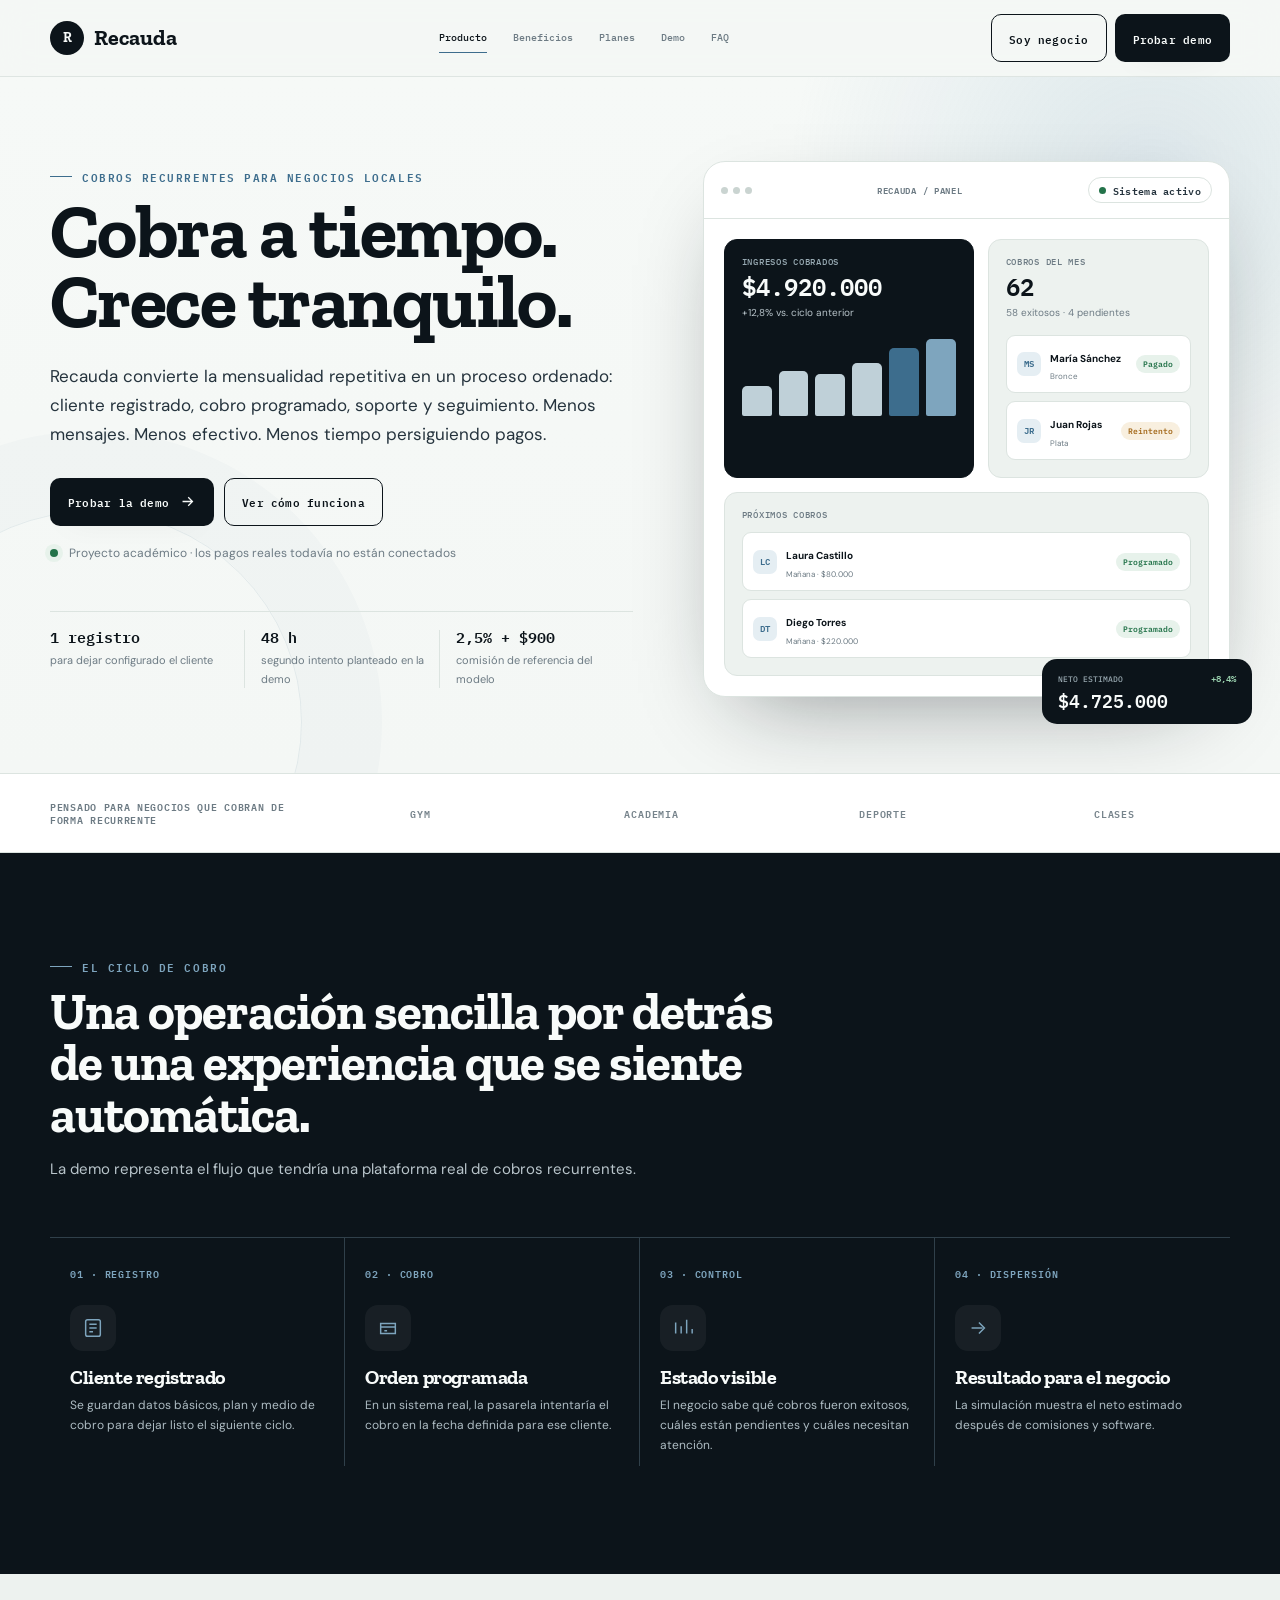
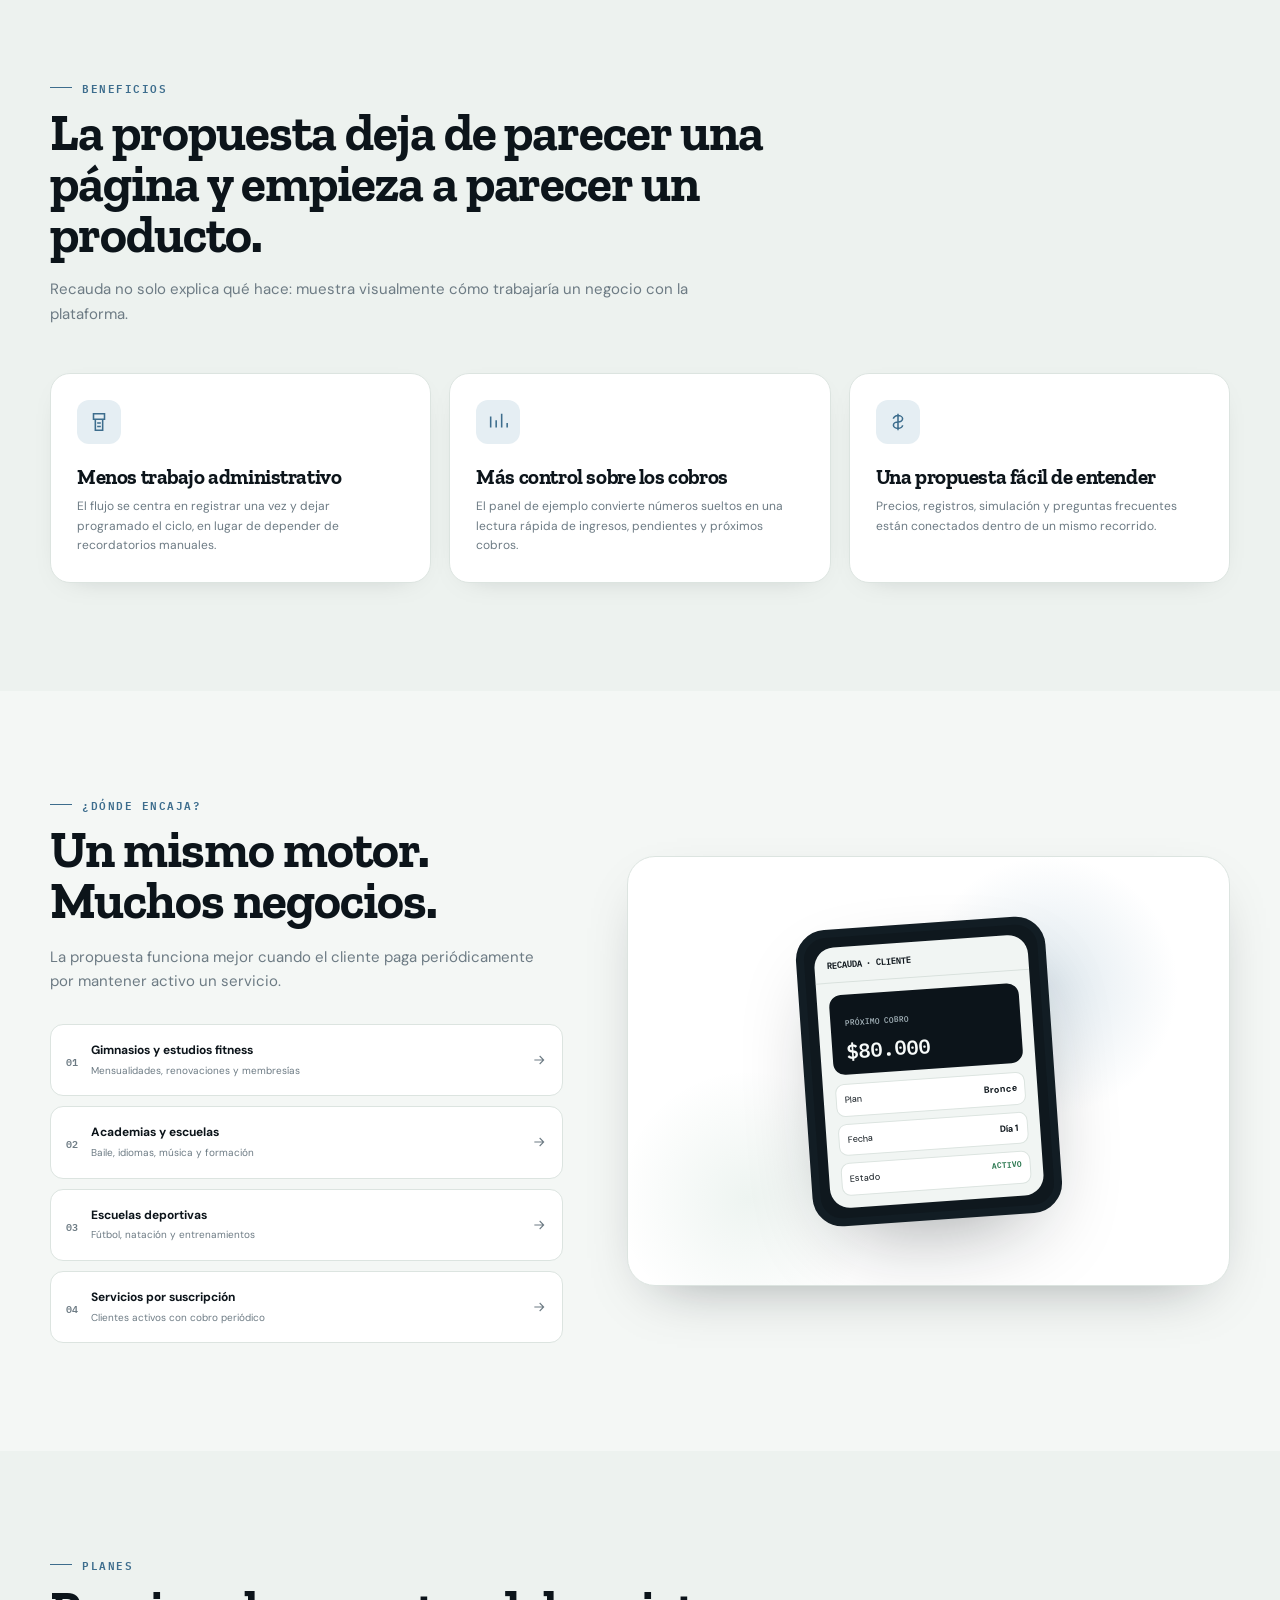
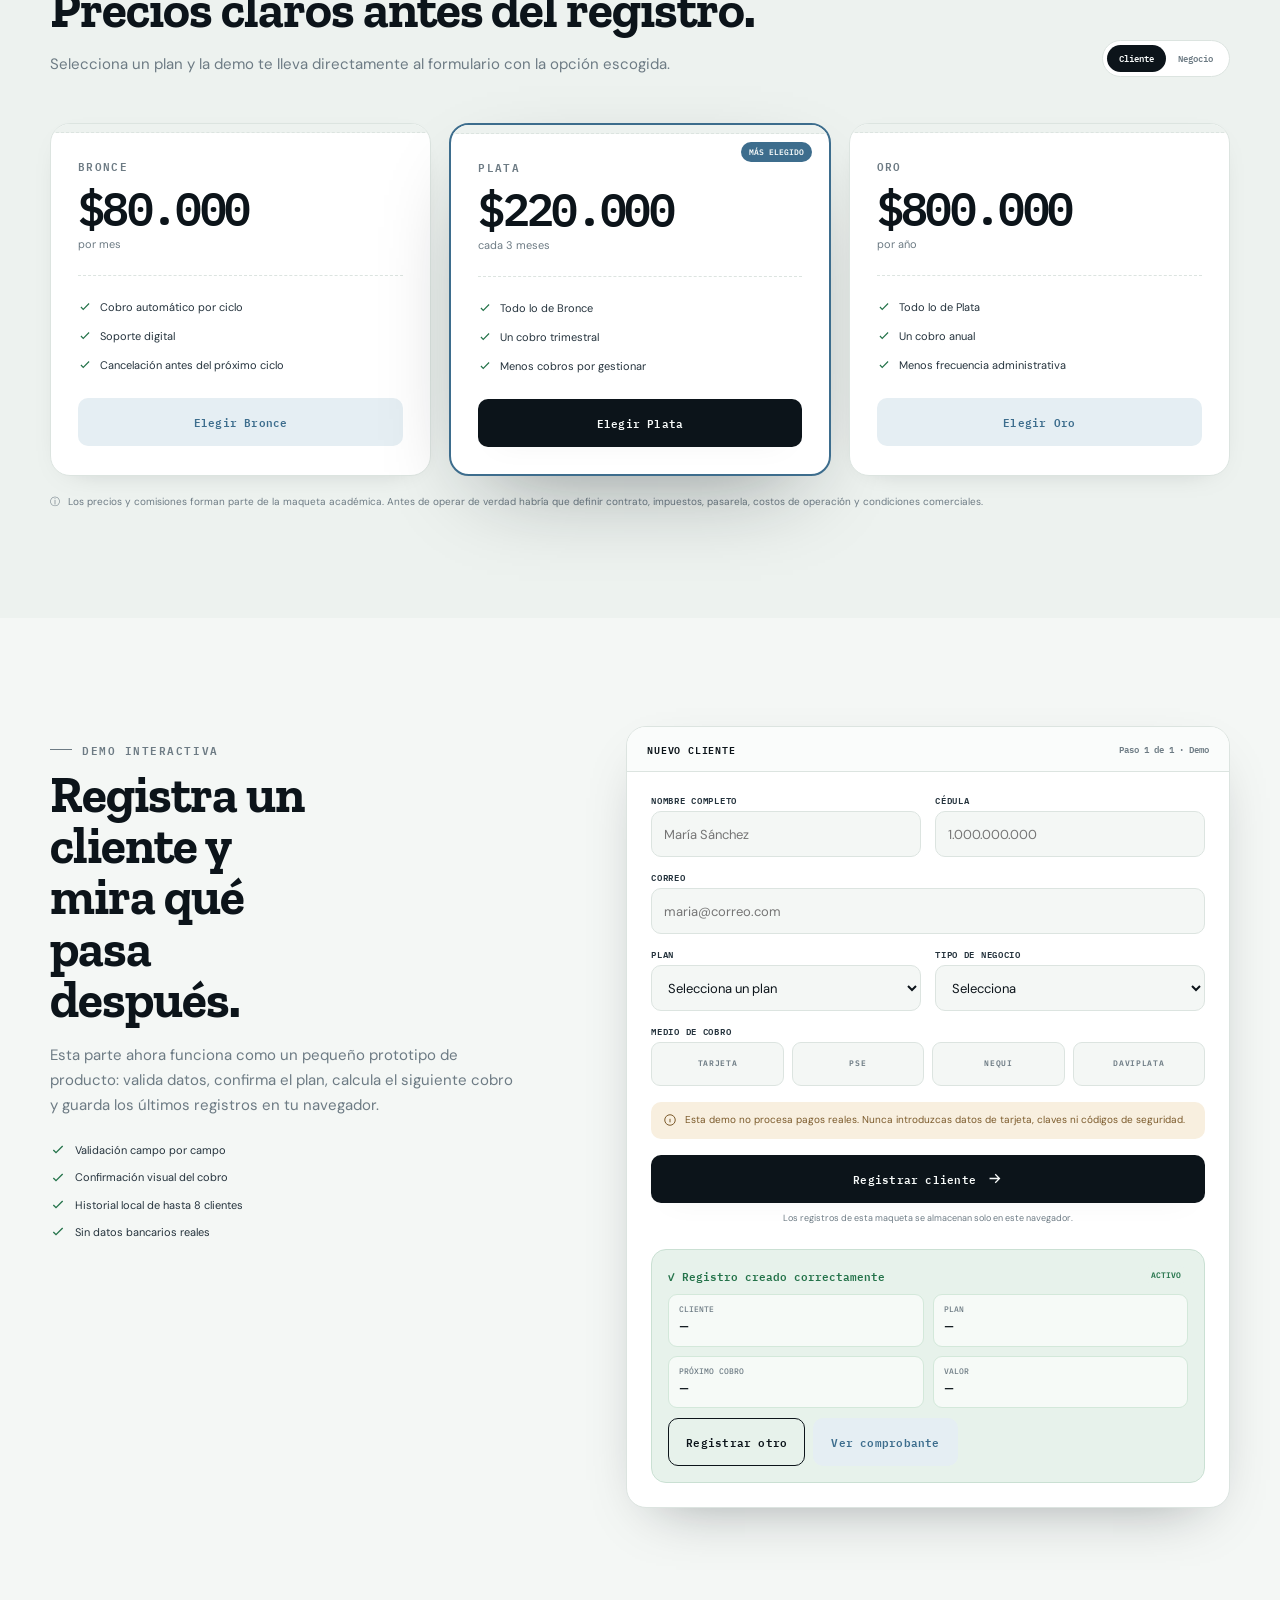
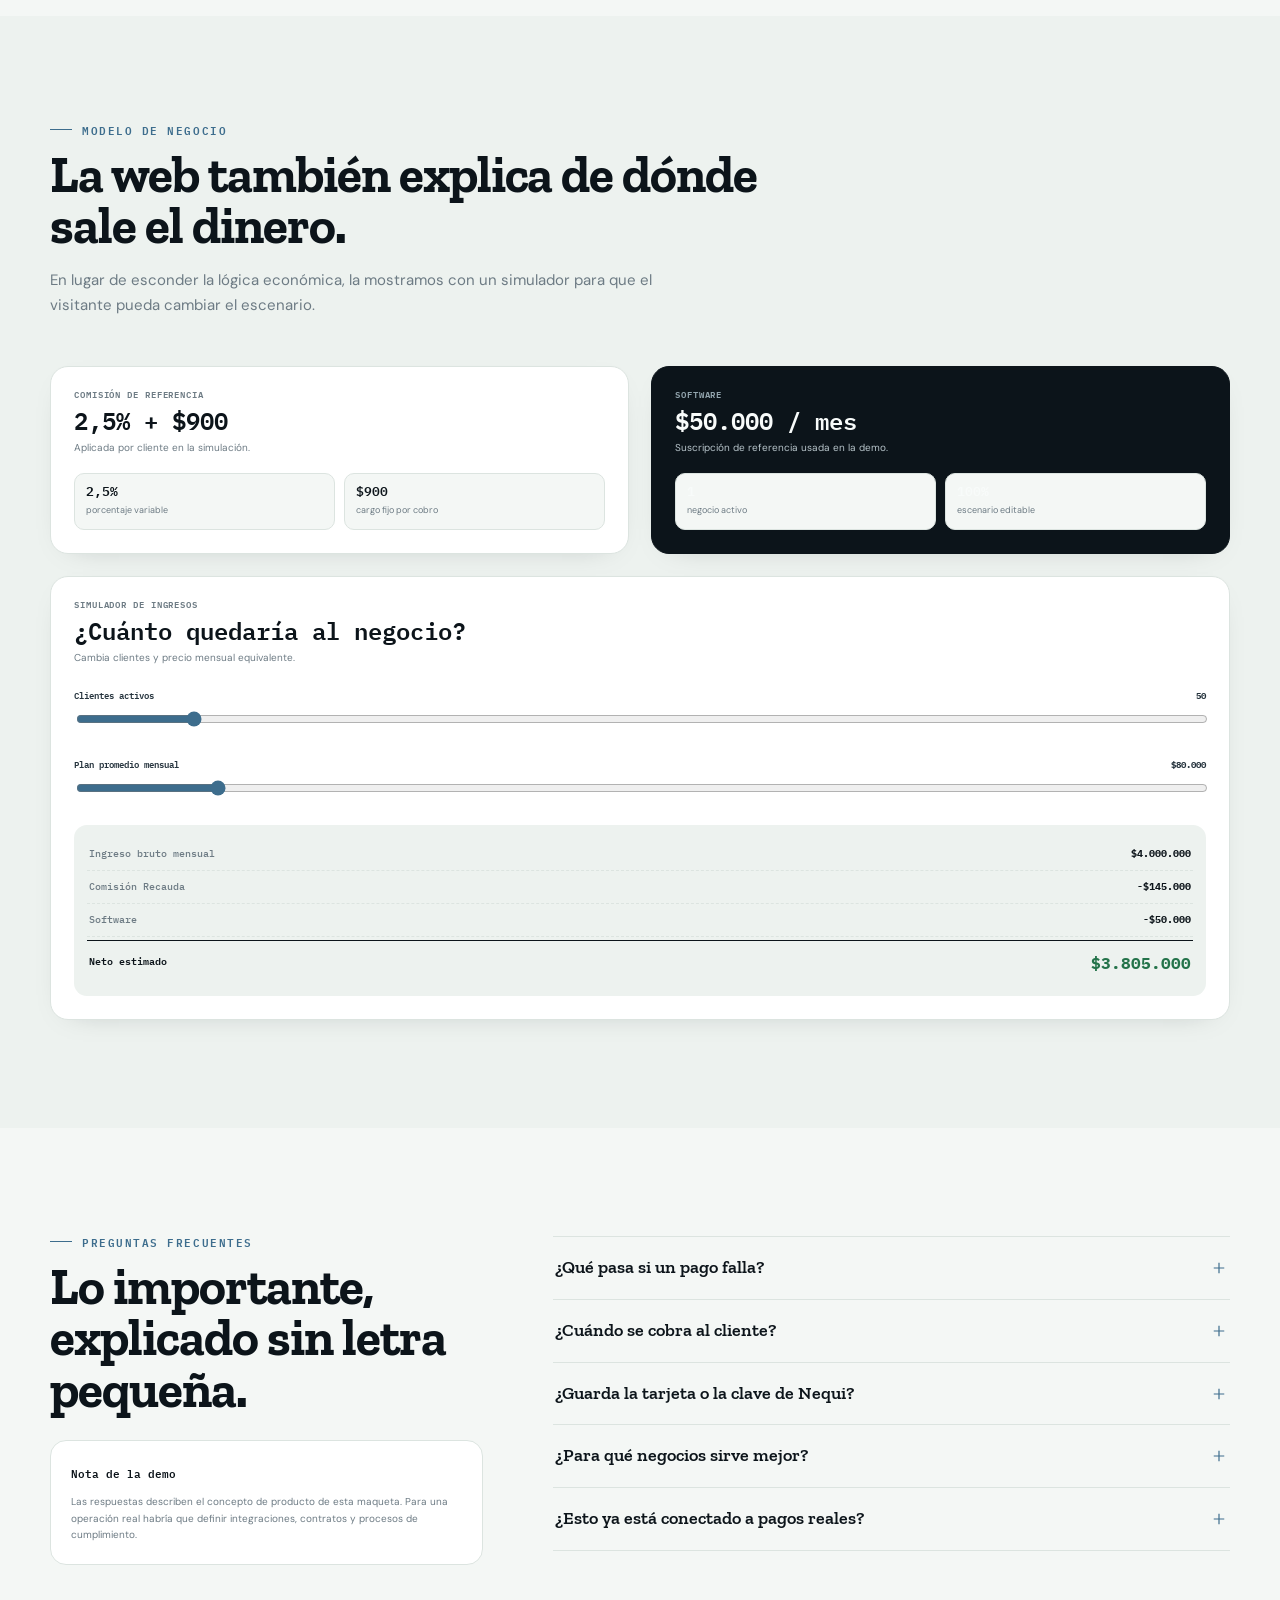
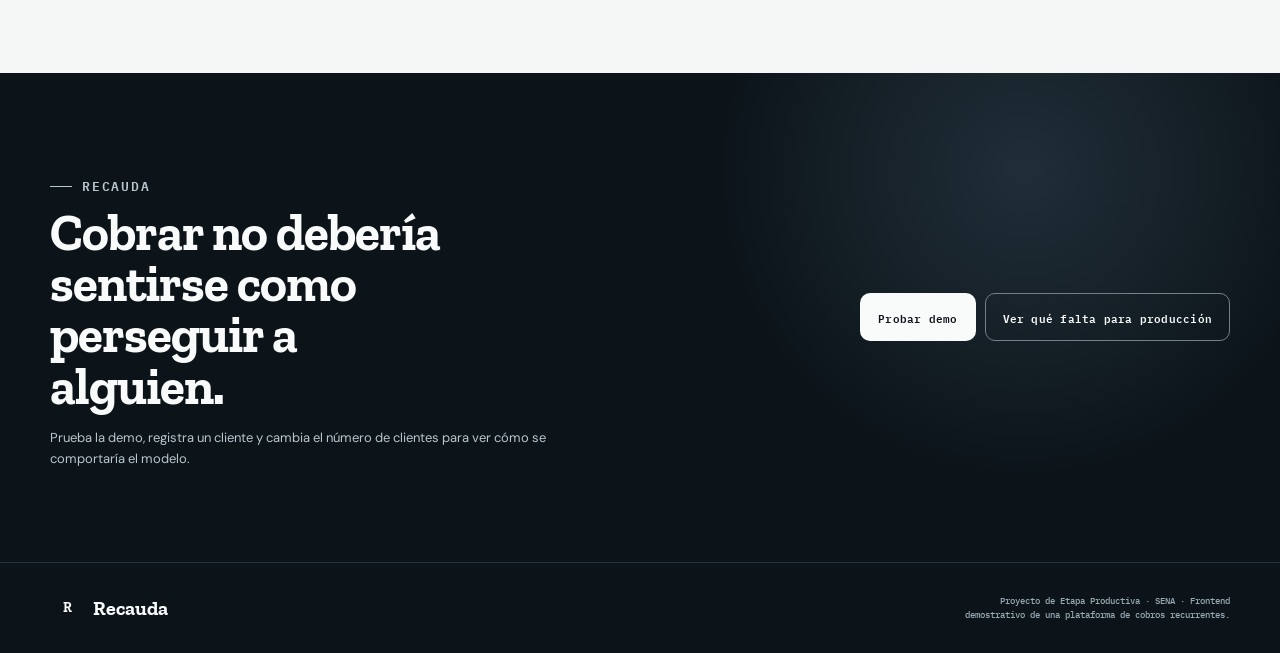
==== commit c0ecc90d: "Update index.html" ====
--- a/index.html
+++ b/index.html
@@ -1,1371 +1,1711 @@
-<!DOCTYPE html>
+<!doctype html>
 <html lang="es">
 <head>
-  <meta charset="UTF-8">
-  <meta name="viewport" content="width=device-width, initial-scale=1.0">
-  <meta name="theme-color" content="#1E2A33">
-  <meta name="description" content="Recauda automatiza los cobros recurrentes de negocios locales y simplifica la gestión de mensualidades.">
-  <title>Recauda — Cobros recurrentes sin perseguir pagos</title>
+  <meta charset="utf-8">
+  <meta name="viewport" content="width=device-width, initial-scale=1">
+  <meta name="theme-color" content="#0C141A">
+  <meta name="description" content="Recauda automatiza cobros recurrentes para gimnasios, academias, escuelas deportivas y servicios por suscripción.">
+  <title>Recauda — Cobra a tiempo. Crece tranquilo.</title>
 
   <link rel="preconnect" href="https://fonts.googleapis.com">
   <link rel="preconnect" href="https://fonts.gstatic.com" crossorigin>
-  <link href="https://fonts.googleapis.com/css2?family=DM+Sans:wght@400;500;600;700&family=IBM+Plex+Mono:wght@400;500;600&family=Zilla+Slab:wght@400;600;700&display=swap" rel="stylesheet">
+  <link href="https://fonts.googleapis.com/css2?family=DM+Sans:wght@400;500;600;700&family=IBM+Plex+Mono:wght@400;500;600&family=Zilla+Slab:wght@500;600;700&display=swap" rel="stylesheet">
 
   <style>
     :root{
-      --ink:#18232C;
-      --ink-soft:#4C5D69;
-      --muted:#7E8C96;
-      --paper:#F4F6F3;
-      --card:#FFFFFF;
-      --accent:#3E647F;
-      --accent-2:#648EAA;
-      --accent-wash:#E8EFF3;
-      --ok:#2F7953;
-      --ok-wash:#E7F1EA;
-      --warning:#B17824;
-      --line:#DDE4E3;
-      --cream-text:#F6F8F6;
-      --display:'Zilla Slab', serif;
-      --body:'DM Sans', sans-serif;
-      --mono:'IBM Plex Mono', monospace;
-      --radius:8px;
-      --radius-lg:16px;
-      --shadow:0 18px 40px -24px rgba(24,35,44,.34);
-      --shadow-lg:0 30px 70px -30px rgba(24,35,44,.44);
-      --max:1140px;
-    }
-
-    *,*::before,*::after{box-sizing:border-box;}
-    html{scroll-behavior:smooth;}
+      --bg:#F4F7F5;
+      --surface:#FFFFFF;
+      --surface-2:#EDF2EF;
+      --ink:#0C141A;
+      --ink-2:#25333D;
+      --muted:#6D7B84;
+      --line:#DCE4E0;
+      --line-dark:#30404A;
+      --blue:#3D6D8D;
+      --blue-2:#7EA5BE;
+      --blue-soft:#E5EEF3;
+      --green:#24734A;
+      --green-soft:#E7F2EB;
+      --amber:#A46A1C;
+      --amber-soft:#F8EFDF;
+      --red:#A83D32;
+      --red-soft:#F9EAE7;
+      --white:#F8FBFA;
+
+      --display:'Zilla Slab', Georgia, serif;
+      --body:'DM Sans', Arial, sans-serif;
+      --mono:'IBM Plex Mono', ui-monospace, monospace;
+
+      --radius:12px;
+      --radius-lg:20px;
+      --radius-xl:28px;
+
+      --shadow-sm:0 8px 30px -22px rgba(12,20,26,.35);
+      --shadow:0 22px 58px -30px rgba(12,20,26,.42);
+      --shadow-lg:0 34px 90px -38px rgba(12,20,26,.48);
+
+      --max:1180px;
+      --ease:cubic-bezier(.22,.8,.22,1);
+    }
+
+    *{box-sizing:border-box}
+    html{scroll-behavior:smooth;scroll-padding-top:88px}
     body{
       margin:0;
-      font-family:var(--body);
       color:var(--ink);
-      background:var(--paper);
-      line-height:1.6;
+      background:var(--bg);
+      font:400 15px/1.65 var(--body);
       -webkit-font-smoothing:antialiased;
       text-rendering:optimizeLegibility;
     }
-    body.menu-open{overflow:hidden;}
-    h1,h2,h3{font-family:var(--display); margin:0 0 .5em; color:var(--ink); font-weight:700;}
-    p{margin:0 0 1em;}
-    a{color:inherit;}
-    button,input,select{font:inherit;}
-    button{cursor:pointer;}
-    img,svg{display:block;}
-    :focus-visible{outline:3px solid var(--accent-2);outline-offset:3px;}
-    ::selection{background:#C9DCE7;color:var(--ink);}
-    .wrap{max-width:var(--max);margin:0 auto;padding:0 24px;}
+    body.is-locked{overflow:hidden}
+    a{color:inherit}
+    button,input,select{font:inherit}
+    button{cursor:pointer}
+    ::selection{background:#C8DCE7;color:var(--ink)}
+    :focus-visible{outline:3px solid var(--blue-2);outline-offset:3px}
+    img,svg{display:block}
+    .wrap{width:min(var(--max),calc(100% - 44px));margin:auto}
     .sr-only{
-      position:absolute!important;width:1px!important;height:1px!important;
-      padding:0!important;margin:-1px!important;overflow:hidden!important;
-      clip:rect(0,0,0,0)!important;white-space:nowrap!important;border:0!important;
+      position:absolute!important;width:1px!important;height:1px!important;padding:0!important;
+      margin:-1px!important;overflow:hidden!important;clip:rect(0,0,0,0)!important;
+      white-space:nowrap!important;border:0!important
+    }
+
+    /* ---------- Generic ---------- */
+    .eyebrow{
+      display:flex;align-items:center;gap:10px;
+      margin:0 0 14px;
+      color:var(--blue);
+      font:600 11px/1 var(--mono);
+      text-transform:uppercase;
+      letter-spacing:.14em;
+    }
+    .eyebrow::before{content:"";width:22px;height:1px;background:currentColor}
+    .eyebrow--light{color:var(--blue-2)}
+    h1,h2,h3,h4{
+      margin:0;
+      color:var(--ink);
+      font-family:var(--display);
+      font-weight:700;
+      letter-spacing:-.02em;
+    }
+    h1{font-size:clamp(3rem,6vw,5.7rem);line-height:.92}
+    h2{font-size:clamp(2.2rem,4vw,3.5rem);line-height:1}
+    h3{font-size:1.3rem;line-height:1.1}
+    p{margin:0}
+    .muted{color:var(--muted)}
+
+    .btn{
+      display:inline-flex;align-items:center;justify-content:center;gap:10px;
+      min-height:48px;padding:0 17px;
+      border:1px solid transparent;border-radius:10px;
+      text-decoration:none;
+      font:600 11px/1 var(--mono);
+      letter-spacing:.02em;
+      transition:transform .18s var(--ease),background .18s var(--ease),border-color .18s var(--ease),box-shadow .18s var(--ease),color .18s var(--ease);
+    }
+    .btn:hover{transform:translateY(-2px)}
+    .btn svg{width:17px;height:17px}
+    .btn--primary{background:var(--ink);color:var(--white);box-shadow:var(--shadow-sm)}
+    .btn--primary:hover{background:#1D2A33;box-shadow:var(--shadow)}
+    .btn--secondary{background:transparent;border-color:var(--ink);color:var(--ink)}
+    .btn--secondary:hover{background:var(--ink);color:var(--white)}
+    .btn--soft{background:var(--blue-soft);color:var(--blue);border-color:transparent}
+    .btn--soft:hover{background:#D8E6ED}
+    .btn--light{background:var(--white);color:var(--ink)}
+    .btn--light:hover{background:#EAF0EE}
+    .btn--full{width:100%}
+
+    .chip{
+      display:inline-flex;align-items:center;gap:7px;
+      border:1px solid var(--line);border-radius:999px;
+      padding:7px 10px;background:rgba(255,255,255,.65);
+      color:var(--ink-2);font:600 10px/1 var(--mono);
+      letter-spacing:.03em
+    }
+    .chip__dot{width:7px;height:7px;border-radius:50%;background:var(--green)}
+
+    .section{padding:108px 0}
+    .section--compact{padding:84px 0}
+    .section--dark{background:var(--ink);color:var(--white)}
+    .section--soft{background:var(--surface-2)}
+    .section__head{max-width:730px}
+    .section__head p:not(.eyebrow){color:var(--muted);margin-top:17px;max-width:64ch}
+    .section--dark h2,.section--dark h3{color:var(--white)}
+    .section--dark .section__head p:not(.eyebrow){color:#B9C5CB}
+
+    .reveal{opacity:0;transform:translateY(20px);transition:opacity .65s var(--ease),transform .65s var(--ease)}
+    .reveal.is-visible{opacity:1;transform:none}
+    .stagger>*{opacity:0;transform:translateY(18px)}
+    .stagger.is-visible>*{animation:staggerIn .6s var(--ease) forwards}
+    .stagger.is-visible>*:nth-child(2){animation-delay:.07s}
+    .stagger.is-visible>*:nth-child(3){animation-delay:.14s}
+    .stagger.is-visible>*:nth-child(4){animation-delay:.21s}
+    @keyframes staggerIn{to{opacity:1;transform:none}}
+
+    .progress{
+      position:fixed;left:0;top:0;height:3px;width:0;
+      background:var(--blue);z-index:300;
+      box-shadow:0 0 18px rgba(61,109,141,.35)
+    }
+
+    /* ---------- Nav ---------- */
+    .site-header{
+      position:sticky;top:0;z-index:200;
+      border-bottom:1px solid rgba(220,228,224,.9);
+      background:rgba(244,247,245,.88);
+      backdrop-filter:blur(16px)
+    }
+    .nav{height:76px;display:flex;align-items:center;justify-content:space-between;gap:20px}
+    .brand{display:flex;align-items:center;gap:10px;text-decoration:none}
+    .brand__mark{
+      width:34px;height:34px;border-radius:50%;display:grid;place-items:center;
+      background:var(--ink);color:var(--white);font:700 14px/1 var(--display)
+    }
+    .brand__name{font:700 22px/1 var(--display)}
+    .nav__links{display:flex;align-items:center;gap:26px}
+    .nav__links a{
+      position:relative;text-decoration:none;color:var(--muted);
+      font:500 10px/1 var(--mono)
+    }
+    .nav__links a::after{
+      content:"";position:absolute;left:0;bottom:-10px;width:0;height:1px;background:var(--blue);
+      transition:width .2s ease
+    }
+    .nav__links a:hover,.nav__links a.is-active{color:var(--ink)}
+    .nav__links a.is-active::after{width:100%}
+    .nav__actions{display:flex;align-items:center;gap:8px}
+    .nav__menu{
+      display:none;background:transparent;border:0;padding:8px;border-radius:8px
+    }
+    .hamb{display:block;width:23px;height:16px;position:relative}
+    .hamb i{position:absolute;left:0;width:23px;height:2px;background:var(--ink);transition:.2s ease}
+    .hamb i:nth-child(1){top:0}.hamb i:nth-child(2){top:7px}.hamb i:nth-child(3){top:14px}
+    .nav__menu.is-open .hamb i:nth-child(1){top:7px;transform:rotate(45deg)}
+    .nav__menu.is-open .hamb i:nth-child(2){opacity:0}
+    .nav__menu.is-open .hamb i:nth-child(3){top:7px;transform:rotate(-45deg)}
+    .mobile-menu{
+      display:none;padding:10px 22px 24px;background:rgba(244,247,245,.98);border-top:1px solid var(--line)
+    }
+    .mobile-menu.is-open{display:grid;gap:4px}
+    .mobile-menu a{
+      text-decoration:none;padding:13px 2px;color:var(--muted);
+      font:500 11px/1.2 var(--mono)
+    }
+    .mobile-menu a:last-child{margin-top:6px}
+
+    /* ---------- Hero ---------- */
+    .hero{
+      position:relative;overflow:hidden;
+      padding:84px 0 76px;
+      background:
+        radial-gradient(circle at 90% 15%,rgba(126,165,190,.22),transparent 28%),
+        linear-gradient(180deg,#F6F9F7 0%,#F4F7F5 100%)
+    }
+    .hero::after{
+      content:"";position:absolute;left:-120px;bottom:-160px;width:420px;height:420px;border-radius:50%;
+      border:1px solid rgba(61,109,141,.1);box-shadow:0 0 0 80px rgba(61,109,141,.025)
+    }
+    .hero__grid{display:grid;grid-template-columns:1.05fr .95fr;gap:70px;align-items:center;position:relative;z-index:1}
+    .hero__lead{margin-top:25px;color:var(--ink-2);font-size:17px;line-height:1.72;max-width:60ch}
+    .hero__actions{display:flex;gap:10px;flex-wrap:wrap;margin-top:28px}
+    .hero__trust{display:flex;align-items:center;gap:11px;margin-top:18px;color:var(--muted);font-size:12px}
+    .hero__trust-dot{width:8px;height:8px;border-radius:50%;background:var(--green);box-shadow:0 0 0 5px var(--green-soft)}
+    .hero__metrics{
+      display:grid;grid-template-columns:repeat(3,1fr);
+      margin-top:48px;border-top:1px solid var(--line);padding-top:18px
+    }
+    .hero__metric{padding-right:14px}
+    .hero__metric + .hero__metric{border-left:1px solid var(--line);padding-left:16px}
+    .hero__metric strong{display:block;font:600 15px/1 var(--mono)}
+    .hero__metric span{display:block;margin-top:6px;font-size:11px;color:var(--muted)}
+
+    /* ---------- Dashboard visual ---------- */
+    .dashboard{
+      position:relative;
+      border:1px solid var(--line);
+      border-radius:22px;
+      background:var(--surface);
+      box-shadow:var(--shadow-lg);
+      overflow:visible;
+      transform:translateY(0);
+      transition:transform .4s var(--ease)
+    }
+    .dashboard:hover{transform:translateY(-5px)}
+    .dashboard__top{
+      display:flex;align-items:center;justify-content:space-between;gap:15px;
+      padding:15px 17px;border-bottom:1px solid var(--line)
+    }
+    .window-dots{display:flex;gap:5px}
+    .window-dots i{display:block;width:7px;height:7px;border-radius:50%;background:#CAD4D1}
+    .dashboard__label{font:600 9px/1 var(--mono);letter-spacing:.08em;color:var(--muted)}
+    .dashboard__body{padding:20px}
+    .dash-grid{display:grid;grid-template-columns:1.06fr .94fr;gap:14px}
+    .dash-card{
+      background:var(--surface-2);border:1px solid var(--line);
+      border-radius:13px;padding:17px
+    }
+    .dash-card--dark{background:var(--ink);border-color:var(--ink);color:var(--white)}
+    .dash-card__label{font:500 9px/1 var(--mono);color:var(--muted);text-transform:uppercase;letter-spacing:.08em}
+    .dash-card--dark .dash-card__label{color:#97A9B2}
+    .dash-card__value{margin-top:8px;font:600 24px/1 var(--mono)}
+    .dash-card__sub{margin-top:7px;font-size:10px;color:var(--muted)}
+    .dash-card--dark .dash-card__sub{color:#B8C4CA}
+    .dash-bars{display:flex;align-items:flex-end;gap:7px;height:80px;margin-top:14px}
+    .dash-bars span{
+      flex:1;border-radius:5px 5px 2px 2px;background:#BFD0D8;min-height:10px;
+      transition:height .5s var(--ease)
+    }
+    .dash-bars span:nth-child(5){background:var(--blue)}
+    .dash-bars span:nth-child(6){background:var(--blue-2)}
+    .dash-list{display:grid;gap:8px;margin-top:13px}
+    .dash-row{
+      display:flex;align-items:center;justify-content:space-between;gap:12px;
+      padding:9px 10px;background:var(--surface);border:1px solid var(--line);border-radius:9px
+    }
+    .dash-row__who{display:flex;align-items:center;gap:9px;min-width:0}
+    .avatar{
+      width:24px;height:24px;border-radius:7px;background:var(--blue-soft);color:var(--blue);
+      display:grid;place-items:center;font:600 9px/1 var(--mono);flex:none
+    }
+    .dash-row strong{font-size:10px;white-space:nowrap;overflow:hidden;text-overflow:ellipsis}
+    .dash-row small{display:block;color:var(--muted);font-size:8px;margin-top:1px}
+    .status{
+      display:inline-flex;align-items:center;gap:5px;padding:5px 7px;border-radius:999px;
+      font:600 8px/1 var(--mono);white-space:nowrap
+    }
+    .status--ok{color:var(--green);background:var(--green-soft)}
+    .status--warn{color:var(--amber);background:var(--amber-soft)}
+    .dashboard__float{
+      position:absolute;right:-23px;bottom:-28px;
+      width:210px;padding:15px 16px;
+      background:var(--ink);color:var(--white);
+      border-radius:15px;box-shadow:var(--shadow-lg)
+    }
+    .dashboard__float-top{display:flex;align-items:center;justify-content:space-between;gap:10px}
+    .dashboard__float small{font:500 8px/1 var(--mono);color:#9AAAB2;text-transform:uppercase}
+    .dashboard__float strong{display:block;margin-top:8px;font:600 18px/1 var(--mono)}
+    .dashboard__float .mini-positive{color:#9AD1AE;font:600 9px/1 var(--mono)}
+
+    /* ---------- Social proof strip ---------- */
+    .proof{
+      border-top:1px solid var(--line);border-bottom:1px solid var(--line);
+      background:var(--surface)
+    }
+    .proof__inner{
+      display:grid;grid-template-columns:1.1fr repeat(4,1fr);
+      align-items:center;min-height:78px
+    }
+    .proof__lead{font:600 10px/1.35 var(--mono);color:var(--muted);text-transform:uppercase;letter-spacing:.07em}
+    .proof__item{
+      text-align:center;color:#77848C;font:600 10px/1 var(--mono);
+      letter-spacing:.08em;text-transform:uppercase
+    }
+
+    /* ---------- Flow ---------- */
+    .flow-grid{display:grid;grid-template-columns:repeat(4,1fr);margin-top:55px;border-top:1px solid var(--line-dark)}
+    .flow-card{padding:23px 20px 10px;border-right:1px solid var(--line-dark)}
+    .flow-card:last-child{border-right:0}
+    .flow-card__num{font:600 10px/1 var(--mono);color:var(--blue-2);letter-spacing:.09em}
+    .flow-card__icon{
+      width:46px;height:46px;border-radius:13px;background:#FFFFFF0D;
+      display:grid;place-items:center;margin:20px 0 15px
+    }
+    .flow-card__icon svg{width:22px;height:22px;color:var(--blue-2)}
+    .flow-card h3{font-size:1.25rem}
+    .flow-card p{margin-top:8px;color:#AEBCC3;font-size:12px}
+
+    /* ---------- Benefits ---------- */
+    .benefits-grid{display:grid;grid-template-columns:repeat(3,1fr);gap:18px;margin-top:46px}
+    .benefit{
+      padding:26px;border:1px solid var(--line);background:var(--surface);
+      border-radius:var(--radius-lg);box-shadow:var(--shadow-sm);
+      transition:transform .18s var(--ease),box-shadow .18s var(--ease),border-color .18s var(--ease)
+    }
+    .benefit:hover{transform:translateY(-4px);box-shadow:var(--shadow);border-color:#CAD7D3}
+    .benefit__icon{
+      width:44px;height:44px;border-radius:12px;background:var(--blue-soft);
+      display:grid;place-items:center;color:var(--blue);margin-bottom:22px
+    }
+    .benefit__icon svg{width:22px;height:22px}
+    .benefit p{margin-top:8px;color:var(--muted);font-size:12px;max-width:44ch}
+
+    /* ---------- Product use cases ---------- */
+    .usecases{display:grid;grid-template-columns:.92fr 1.08fr;gap:64px;align-items:center}
+    .usecases__list{display:grid;gap:10px;margin-top:30px}
+    .usecase{
+      display:grid;grid-template-columns:auto 1fr auto;gap:13px;align-items:center;
+      padding:16px 15px;border:1px solid var(--line);border-radius:13px;background:var(--surface)
+    }
+    .usecase__num{font:600 9px/1 var(--mono);color:var(--blue)}
+    .usecase strong{display:block;font-size:12px}
+    .usecase span{display:block;color:var(--muted);font-size:10px;margin-top:2px}
+    .usecase svg{width:16px;height:16px;color:var(--muted)}
+    .usecases__panel{
+      min-height:430px;position:relative;display:grid;place-items:center;
+      border:1px solid var(--line);border-radius:var(--radius-xl);
+      background:
+        radial-gradient(circle at 70% 30%,rgba(126,165,190,.24),transparent 25%),
+        radial-gradient(circle at 20% 80%,rgba(36,115,74,.08),transparent 22%),
+        var(--surface);
+      overflow:hidden;box-shadow:var(--shadow)
+    }
+    .phone{
+      width:250px;max-width:70%;border:8px solid #121D24;border-radius:30px;
+      background:#0F181E;color:var(--white);box-shadow:var(--shadow-lg);padding:10px;
+      transform:rotate(-4deg)
+    }
+    .phone__screen{border-radius:20px;overflow:hidden;background:#F1F5F3;color:var(--ink)}
+    .phone__top{padding:13px 12px;border-bottom:1px solid #D9E1DD;font:600 9px/1 var(--mono)}
+    .phone__content{padding:12px}
+    .phone__total{background:var(--ink);color:var(--white);padding:14px;border-radius:12px}
+    .phone__total small{color:#A9B8BF;font:500 8px/1 var(--mono)}
+    .phone__total strong{display:block;margin-top:7px;font:600 20px/1 var(--mono)}
+    .phone__rows{display:grid;gap:7px;margin-top:9px}
+    .phone__row{display:flex;justify-content:space-between;padding:8px;border:1px solid #DCE4E0;border-radius:9px;background:#FFF;font-size:9px}
+    .phone__status{color:var(--green);font:600 8px/1 var(--mono)}
+
+    /* ---------- Pricing ---------- */
+    .pricing-top{display:flex;align-items:end;justify-content:space-between;gap:30px}
+    .pricing-switch{
+      display:inline-flex;padding:4px;border:1px solid var(--line);background:var(--surface);border-radius:999px;
+      box-shadow:var(--shadow-sm)
+    }
+    .pricing-switch button{
+      border:0;background:transparent;border-radius:999px;padding:9px 12px;
+      color:var(--muted);font:600 9px/1 var(--mono)
+    }
+    .pricing-switch button.is-active{background:var(--ink);color:var(--white)}
+    .plans{display:grid;grid-template-columns:repeat(3,1fr);gap:18px;margin-top:46px}
+    .plan{
+      position:relative;display:flex;flex-direction:column;
+      border:1px solid var(--line);border-radius:20px;background:var(--surface);
+      overflow:hidden;box-shadow:var(--shadow-sm);transition:transform .22s var(--ease),box-shadow .22s var(--ease),border-color .22s var(--ease)
+    }
+    .plan:hover{transform:translateY(-6px);box-shadow:var(--shadow)}
+    .plan.is-featured{border:2px solid var(--blue);box-shadow:var(--shadow-lg)}
+    .plan__bar{height:9px;background:var(--surface-2);border-bottom:1px dashed var(--line)}
+    .plan__body{padding:27px}
+    .plan__tag{
+      position:absolute;top:17px;right:17px;
+      background:var(--blue);color:var(--white);border-radius:999px;
+      padding:6px 8px;font:600 8px/1 var(--mono)
+    }
+    .plan__name{font:600 11px/1 var(--mono);letter-spacing:.12em;color:var(--muted)}
+    .plan__price{margin-top:14px;font:600 clamp(2rem,4vw,2.8rem)/1 var(--mono);letter-spacing:-.06em}
+    .plan__period{font-size:11px;color:var(--muted);margin-top:5px}
+    .plan__rule{border-top:1px dashed var(--line);margin:22px 0}
+    .plan ul{list-style:none;margin:0;padding:0;display:grid;gap:11px}
+    .plan li{display:flex;align-items:flex-start;gap:8px;font-size:11px;color:var(--ink-2)}
+    .plan li svg{width:14px;height:14px;color:var(--green);flex:none;margin-top:2px}
+    .plan .btn{margin-top:23px}
+    .pricing-note{
+      margin-top:18px;display:flex;gap:8px;align-items:flex-start;
+      color:var(--muted);font-size:10px
+    }
+
+    /* ---------- Registration / simulator ---------- */
+    .register-grid{display:grid;grid-template-columns:.92fr 1.08fr;gap:62px;align-items:start}
+    .register-copy{position:sticky;top:110px}
+    .register-copy h2{max-width:10ch}
+    .register-copy > p{margin-top:18px;color:var(--muted);max-width:47ch}
+    .register-points{display:grid;gap:9px;margin-top:24px}
+    .register-point{display:flex;align-items:center;gap:9px;color:var(--ink-2);font-size:11px}
+    .register-point svg{width:16px;height:16px;color:var(--green);flex:none}
+    .form-shell{
+      background:var(--surface);border:1px solid var(--line);border-radius:20px;
+      box-shadow:var(--shadow);overflow:hidden
+    }
+    .form-head{
+      display:flex;align-items:center;justify-content:space-between;gap:15px;
+      padding:17px 20px;border-bottom:1px solid var(--line);background:#FAFCFB
+    }
+    .form-head__title{font:600 10px/1 var(--mono);text-transform:uppercase;letter-spacing:.08em}
+    .form-head__step{font:600 9px/1 var(--mono);color:var(--muted)}
+    .form{padding:24px;display:grid;gap:16px}
+    .form-row{display:grid;grid-template-columns:1fr 1fr;gap:14px}
+    .field{display:grid;gap:6px}
+    .field label{font:600 9px/1 var(--mono);color:var(--ink-2);text-transform:uppercase;letter-spacing:.08em}
+    .field input,.field select{
+      width:100%;height:46px;padding:0 12px;border:1px solid var(--line);border-radius:10px;
+      background:var(--bg);color:var(--ink);font-size:13px;
+      transition:border-color .15s ease,box-shadow .15s ease,background .15s ease
+    }
+    .field input:focus,.field select:focus{
+      outline:0;border-color:var(--blue);background:var(--surface);box-shadow:0 0 0 4px var(--blue-soft)
+    }
+    .field.has-error input,.field.has-error select{border-color:var(--red);background:#FFF9F8}
+    .field__error{display:none;color:var(--red);font-size:10px}
+    .field.has-error .field__error{display:block}
+    .payment-options{display:grid;grid-template-columns:repeat(4,1fr);gap:8px}
+    .payment-option{position:relative}
+    .payment-option input{position:absolute;opacity:0;pointer-events:none}
+    .payment-option label{
+      display:flex;align-items:center;justify-content:center;text-align:center;min-height:44px;
+      padding:6px 8px;border:1px solid var(--line);border-radius:9px;background:var(--bg);
+      color:var(--muted);font:600 8px/1.2 var(--mono);cursor:pointer;transition:.16s ease
+    }
+    .payment-option input:checked+label{border-color:var(--blue);background:var(--blue-soft);color:var(--blue)}
+    .form-note{
+      display:flex;gap:8px;align-items:flex-start;padding:10px 12px;border-radius:10px;
+      background:var(--amber-soft);color:#7B5A2B;font-size:10px
+    }
+    .form-note svg{width:14px;height:14px;flex:none;margin-top:1px}
+    .form-submit{display:grid;gap:8px}
+    .form-privacy{text-align:center;color:var(--muted);font-size:9px}
+    .confirm{
+      margin:0 24px 24px;border:1px solid #CAE0D3;background:var(--green-soft);
+      border-radius:15px;padding:16px;display:grid;gap:10px
+    }
+    .confirm__title{display:flex;align-items:center;justify-content:space-between;gap:12px}
+    .confirm__title strong{font:600 11px/1 var(--mono);color:var(--green)}
+    .confirm__body{display:grid;grid-template-columns:1fr 1fr;gap:9px}
+    .confirm__cell{background:rgba(255,255,255,.62);border:1px solid #D3E8DA;border-radius:9px;padding:10px}
+    .confirm__cell small{display:block;font:500 8px/1 var(--mono);color:var(--muted);text-transform:uppercase}
+    .confirm__cell b{display:block;margin-top:4px;font-size:11px}
+    .confirm__actions{display:flex;gap:8px}
+
+    /* ---------- Business simulator ---------- */
+    .biz-grid{display:grid;grid-template-columns:1fr 1fr;gap:22px;margin-top:48px}
+    .biz-card{
+      background:var(--surface);border:1px solid var(--line);border-radius:18px;padding:23px;box-shadow:var(--shadow-sm)
+    }
+    .biz-card--dark{background:var(--ink);border-color:var(--ink);color:var(--white)}
+    .biz-card__label{font:600 9px/1 var(--mono);color:var(--muted);text-transform:uppercase;letter-spacing:.1em}
+    .biz-card--dark .biz-card__label{color:#93A5AE}
+    .biz-figure{font:600 24px/1 var(--mono);margin-top:9px}
+    .biz-sub{margin-top:8px;color:var(--muted);font-size:10px}
+    .biz-card--dark .biz-sub{color:#B7C4CA}
+    .biz-metrics{display:grid;grid-template-columns:repeat(2,1fr);gap:9px;margin-top:17px}
+    .mini-metric{padding:11px;border-radius:10px;background:#F4F7F5;border:1px solid var(--line)}
+    .mini-metric b{display:block;font:600 13px/1 var(--mono)}
+    .mini-metric span{display:block;margin-top:5px;font-size:9px;color:var(--muted)}
+    .slider-wrap{margin-top:25px}
+    .slider-line{display:flex;justify-content:space-between;gap:12px;font:600 9px/1 var(--mono);color:var(--ink-2)}
+    input[type=range]{width:100%;accent-color:var(--blue);margin-top:11px}
+    .calculator-results{margin-top:21px;background:var(--surface-2);border-radius:13px;padding:13px}
+    .result-row{display:flex;justify-content:space-between;gap:15px;padding:10px 2px;border-bottom:1px dashed var(--line);font:500 10px/1.2 var(--mono)}
+    .result-row:last-child{border-bottom:0}
+    .result-row span:first-child{color:var(--muted)}
+    .result-row strong{white-space:nowrap}
+    .result-row--total{margin-top:3px;border-top:1.5px solid var(--ink);padding-top:13px}
+    .result-row--total span:first-child{color:var(--ink);font-weight:600}
+    .result-row--total strong{font-size:16px;color:var(--green)}
+
+    /* ---------- FAQ ---------- */
+    .faq-grid{display:grid;grid-template-columns:.78fr 1.22fr;gap:70px;align-items:start}
+    .faq-list{border-top:1px solid var(--line)}
+    details{border-bottom:1px solid var(--line)}
+    summary{
+      list-style:none;display:flex;align-items:center;justify-content:space-between;gap:20px;
+      padding:21px 2px;cursor:pointer;font:600 18px/1.1 var(--display)
+    }
+    summary::-webkit-details-marker{display:none}
+    summary svg{width:18px;height:18px;color:var(--blue);transition:transform .18s ease;flex:none}
+    details[open] summary svg{transform:rotate(45deg)}
+    details p{padding:0 30px 21px 2px;color:var(--muted);font-size:12px;max-width:66ch}
+    .faq-card{
+      padding:20px;border:1px solid var(--line);background:var(--surface);border-radius:16px
+    }
+    .faq-card strong{font:600 11px/1 var(--mono)}
+    .faq-card p{margin-top:9px;color:var(--muted);font-size:10px}
+
+    /* ---------- Final CTA ---------- */
+    .final{
+      padding:92px 0;
+      background:
+        radial-gradient(circle at 80% 20%,rgba(126,165,190,.18),transparent 28%),
+        var(--ink);
+      color:var(--white)
+    }
+    .final-box{display:grid;grid-template-columns:1fr auto;gap:40px;align-items:center}
+    .final h2{color:var(--white);max-width:14ch}
+    .final p{margin-top:15px;color:#B9C6CC;max-width:58ch;font-size:13px}
+    .final__actions{display:flex;gap:9px;flex-wrap:wrap}
+
+    /* ---------- Footer ---------- */
+    footer{background:var(--ink);color:var(--white);border-top:1px solid #24343D}
+    .footer{display:flex;justify-content:space-between;align-items:center;gap:30px;padding:28px 0}
+    .footer__brand{display:flex;align-items:center;gap:9px;font:700 20px/1 var(--display)}
+    .footer__meta{font:500 9px/1.5 var(--mono);color:#9AAAB2;text-align:right;max-width:55ch}
+
+    /* ---------- Floating ---------- */
+    .to-top{
+      position:fixed;right:20px;bottom:20px;z-index:150;
+      width:44px;height:44px;border:0;border-radius:50%;
+      background:var(--ink);color:var(--white);display:grid;place-items:center;
+      box-shadow:var(--shadow);opacity:0;pointer-events:none;transform:translateY(8px);transition:.2s var(--ease)
+    }
+    .to-top.is-visible{opacity:1;pointer-events:auto;transform:none}
+    .to-top svg{width:18px;height:18px}
+
+    .toast{
+      position:fixed;left:50%;bottom:24px;transform:translate(-50%,16px);
+      z-index:250;display:flex;align-items:center;gap:8px;
+      max-width:min(440px,calc(100vw - 30px));
+      padding:11px 14px;border-radius:999px;background:var(--ink);color:var(--white);
+      box-shadow:var(--shadow-lg);opacity:0;pointer-events:none;transition:.25s var(--ease);
+      font:500 10px/1.25 var(--mono);text-align:center
+    }
+    .toast.is-visible{opacity:1;transform:translate(-50%,0)}
+    .toast svg{width:15px;height:15px;color:#A8D5B7;flex:none}
+
+    /* ---------- Modal ---------- */
+    .modal{
+      position:fixed;inset:0;z-index:500;display:grid;place-items:center;
+      padding:20px;background:rgba(7,12,16,.62);backdrop-filter:blur(8px);
+      opacity:0;pointer-events:none;transition:opacity .2s ease
+    }
+    .modal.is-open{opacity:1;pointer-events:auto}
+    .modal__panel{
+      width:min(560px,100%);max-height:min(88vh,760px);overflow:auto;
+      background:var(--surface);border-radius:20px;box-shadow:var(--shadow-lg);
+      transform:translateY(14px) scale(.98);transition:transform .25s var(--ease)
+    }
+    .modal.is-open .modal__panel{transform:none}
+    .modal__head{display:flex;align-items:center;justify-content:space-between;gap:15px;padding:18px 20px;border-bottom:1px solid var(--line)}
+    .modal__head strong{font:600 10px/1 var(--mono);text-transform:uppercase;letter-spacing:.08em}
+    .modal__close{border:0;background:var(--surface-2);width:34px;height:34px;border-radius:50%;display:grid;place-items:center}
+    .modal__close svg{width:16px;height:16px}
+    .modal__body{padding:20px}
+    .modal__amount{font:600 34px/1 var(--mono)}
+    .modal__body p{margin-top:8px;color:var(--muted);font-size:11px}
+    .modal__timeline{display:grid;grid-template-columns:repeat(4,1fr);gap:8px;margin-top:24px}
+    .timeline-step{padding:11px;border:1px solid var(--line);border-radius:10px;background:var(--bg)}
+    .timeline-step.is-active{border-color:#BDD8C7;background:var(--green-soft)}
+    .timeline-step b{display:block;font:600 8px/1 var(--mono);color:var(--muted)}
+    .timeline-step span{display:block;margin-top:5px;font-size:9px}
+    .modal__actions{display:flex;gap:9px;margin-top:21px}
+    .modal__actions .btn{flex:1}
+
+    /* ---------- Responsive ---------- */
+    @media (max-width:1020px){
+      .nav__links{display:none}
+      .nav__menu{display:block}
+      .nav__actions .btn--secondary{display:none}
+      .hero__grid{grid-template-columns:1fr;gap:48px}
+      .dashboard{max-width:650px}
+      .proof__inner{grid-template-columns:1.2fr repeat(4,1fr);gap:0}
+      .proof__item{font-size:8px}
+      .flow-grid{grid-template-columns:repeat(2,1fr)}
+      .flow-card:nth-child(2){border-right:0}
+      .flow-card:nth-child(n+3){border-top:1px solid var(--line-dark)}
+      .usecases,.register-grid,.faq-grid{grid-template-columns:1fr;gap:44px}
+      .register-copy{position:static}
+      .register-copy h2{max-width:15ch}
+      .pricing-top{align-items:start;flex-direction:column}
+      .plans{grid-template-columns:1fr;max-width:470px}
+      .biz-grid{grid-template-columns:1fr}
+      .final-box{grid-template-columns:1fr}
+    }
+
+    @media (max-width:760px){
+      .wrap{width:min(var(--max),calc(100% - 30px))}
+      .section{padding:78px 0}
+      .section--compact{padding:65px 0}
+      .hero{padding:64px 0 56px}
+      .hero__lead{font-size:15px}
+      .hero__metrics{grid-template-columns:1fr;gap:15px}
+      .hero__metric{padding:0}
+      .hero__metric + .hero__metric{border-left:0;padding-left:0;border-top:1px solid var(--line);padding-top:15px}
+      .dashboard__body{padding:13px}
+      .dash-grid{grid-template-columns:1fr}
+      .dashboard__float{right:12px;bottom:-42px}
+      .proof__inner{grid-template-columns:1fr 1fr;gap:17px;padding:17px 0}
+      .proof__lead{grid-column:1/-1}
+      .proof__item{text-align:left}
+      .flow-grid,.benefits-grid{grid-template-columns:1fr}
+      .flow-card{border-right:0;border-top:1px solid var(--line-dark);padding-left:0;padding-right:0}
+      .flow-card:first-child{border-top:0}
+      .usecases__panel{min-height:360px}
+      .payment-options{grid-template-columns:1fr 1fr}
+      .form-row,.confirm__body{grid-template-columns:1fr}
+      .confirm__actions{display:grid;grid-template-columns:1fr}
+      .modal__timeline{grid-template-columns:1fr 1fr}
+      .footer{align-items:flex-start;flex-direction:column}
+      .footer__meta{text-align:left}
+      .to-top{right:15px;bottom:15px}
     }
 
     @media (prefers-reduced-motion:reduce){
-      *,*::before,*::after{
-        animation-duration:.001ms!important;
-        animation-iteration-count:1!important;
-        transition-duration:.001ms!important;
-        scroll-behavior:auto!important;
-      }
-    }
-
-    /* Progress */
-    .progress{
-      position:fixed;top:0;left:0;height:3px;background:var(--accent);
-      width:0;z-index:200;transition:width .12s linear;
-    }
-
-    /* Buttons */
-    .btn{
-      display:inline-flex;align-items:center;justify-content:center;gap:.55em;
-      min-height:46px;padding:.82em 1.35em;border-radius:var(--radius);
-      border:1.5px solid var(--ink);text-decoration:none;
-      font-family:var(--mono);font-weight:600;font-size:.78rem;
-      letter-spacing:.01em;transition:transform .16s ease,background .16s ease,
-      color .16s ease,border-color .16s ease,box-shadow .16s ease;
-    }
-    .btn:hover{transform:translateY(-2px);box-shadow:var(--shadow);}
-    .btn--primary{background:var(--ink);color:var(--cream-text);}
-    .btn--primary:hover{background:var(--accent);border-color:var(--accent);}
-    .btn--ghost{background:transparent;color:var(--ink);}
-    .btn--ghost:hover{background:var(--ink);color:var(--cream-text);}
-    .btn--soft{background:var(--accent-wash);border-color:transparent;color:var(--accent);}
-    .btn--soft:hover{background:#DDE9EF;border-color:#DDE9EF;}
-    .btn--full{width:100%;}
-    .btn--small{min-height:38px;padding:.55em .9em;font-size:.68rem;}
-    .btn svg{width:17px;height:17px;flex:none;}
-
-    /* Eyebrow */
-    .eyebrow{
-      font-family:var(--mono);text-transform:uppercase;letter-spacing:.14em;
-      font-size:.68rem;color:var(--accent);margin:0 0 .9em;
-      display:flex;align-items:center;gap:.65em;
-    }
-    .eyebrow::before{content:"";width:20px;height:1.5px;background:currentColor;display:inline-block;}
-
-    /* Nav */
-    .nav{
-      position:sticky;top:0;z-index:100;background:rgba(244,246,243,.9);
-      backdrop-filter:blur(12px);border-bottom:1px solid rgba(221,228,227,.9);
-    }
-    .nav__inner{display:flex;align-items:center;justify-content:space-between;height:70px;}
-    .nav__brand{
-      display:flex;align-items:center;gap:.55em;font-family:var(--display);
-      font-weight:700;font-size:1.22rem;text-decoration:none;white-space:nowrap;
-    }
-    .nav__mark{
-      display:inline-flex;align-items:center;justify-content:center;width:1.75em;height:1.75em;
-      background:var(--ink);color:var(--cream-text);border-radius:50%;font-size:.92rem;
-    }
-    .nav__links{display:flex;align-items:center;gap:1.7em;font-family:var(--mono);font-size:.74rem;}
-    .nav__links a{
-      text-decoration:none;position:relative;padding:.35em 0;color:var(--ink-soft);
-      transition:color .15s ease;
-    }
-    .nav__links a::after{
-      content:"";position:absolute;left:0;bottom:-4px;width:0;height:1.5px;
-      background:var(--accent);transition:width .2s ease;
-    }
-    .nav__links a:hover,.nav__links a.is-active{color:var(--ink);}
-    .nav__links a.is-active::after{width:100%;}
-    .nav__cta{
-      border:1.5px solid var(--ink);padding:.6em .95em!important;
-      border-radius:var(--radius);color:var(--ink)!important;
-    }
-    .nav__cta::after{display:none!important;}
-    .nav__cta:hover{background:var(--ink);color:var(--cream-text)!important;}
-    .nav__burger{
-      display:none;flex-direction:column;gap:5px;background:none;border:0;padding:9px;
-      border-radius:8px;
-    }
-    .nav__burger span{
-      width:23px;height:2px;background:var(--ink);display:block;
-      transition:transform .2s ease,opacity .2s ease;
-    }
-    .nav__burger.is-open span:nth-child(1){transform:translateY(7px) rotate(45deg);}
-    .nav__burger.is-open span:nth-child(2){opacity:0;}
-    .nav__burger.is-open span:nth-child(3){transform:translateY(-7px) rotate(-45deg);}
-    .nav__mobile{
-      display:none;position:absolute;top:70px;left:0;right:0;
-      padding:10px 24px 22px;background:rgba(244,246,243,.98);
-      border-bottom:1px solid var(--line);box-shadow:var(--shadow);
-    }
-    .nav__mobile.is-open{display:flex;flex-direction:column;gap:3px;}
-    .nav__mobile a{padding:12px 4px;text-decoration:none;color:var(--ink-soft);font-family:var(--mono);font-size:.78rem;}
-    .nav__mobile .nav__cta{margin-top:8px;text-align:center;}
-
-    /* Hero */
-    .hero{position:relative;overflow:hidden;padding:82px 0 54px;}
-    .hero::before{
-      content:"";position:absolute;inset:0;z-index:0;pointer-events:none;
-      background:
-        radial-gradient(circle at 88% 20%, rgba(100,142,170,.15), transparent 28%),
-        radial-gradient(circle,#26384212 1px,transparent 1.5px);
-      background-size:auto,22px 22px;
-      mask-image:linear-gradient(to bottom,black,transparent 92%);
-    }
-    .hero__grid{
-      display:grid;grid-template-columns:1.02fr .98fr;gap:64px;align-items:center;
-      position:relative;z-index:1;
-    }
-    .hero h1{
-      font-size:clamp(2.65rem,5.2vw,4.35rem);line-height:.99;letter-spacing:-.025em;
-      max-width:9.5ch;margin-bottom:.32em;
-    }
-    .hero__lead{max-width:58ch;color:var(--ink-soft);font-size:1rem;}
-    .hero__actions{display:flex;gap:12px;margin-top:1.65em;flex-wrap:wrap;}
-    .hero__proof{
-      display:flex;align-items:center;gap:10px;margin-top:18px;
-      color:var(--muted);font-size:.75rem;
-    }
-    .hero__proof-dot{
-      width:8px;height:8px;border-radius:50%;background:var(--ok);
-      box-shadow:0 0 0 5px var(--ok-wash);
-    }
-    .hero__stats{
-      display:grid;grid-template-columns:repeat(3,1fr);gap:0;
-      margin-top:50px;border-top:1px solid var(--line);padding-top:18px;
-    }
-    .hero__stat{padding-right:16px;}
-    .hero__stat + .hero__stat{padding-left:16px;border-left:1px solid var(--line);}
-    .hero__stat b{display:block;font-family:var(--mono);font-size:1.06rem;color:var(--ink);}
-    .hero__stat span{font-size:.73rem;color:var(--muted);display:block;margin-top:2px;}
-
-    /* Receipt */
-    .hero__receipt-wrap{display:flex;justify-content:center;position:relative;}
-    .receipt{
-      background:var(--card);border:1px solid var(--line);border-radius:var(--radius-lg);
-      box-shadow:var(--shadow);position:relative;width:100%;max-width:360px;
-      overflow:hidden;
-    }
-    .receipt::after{
-      content:"";position:absolute;inset:auto 0 0;height:22px;
-      background:radial-gradient(circle at 8px 0,var(--paper) 4px,transparent 4.5px);
-      background-size:16px 16px;transform:translateY(50%);
-    }
-    .receipt--hero{animation:printIn .8s cubic-bezier(.2,.8,.2,1) both;transform-origin:top center;}
-    .receipt--plan:hover{transform:translateY(-5px);box-shadow:var(--shadow-lg);}
-    .receipt__perf{height:10px;border-bottom:1px dashed var(--line);}
-    .receipt__body{padding:28px 25px 32px;}
-    .receipt__store{
-      font-family:var(--mono);font-size:.66rem;letter-spacing:.12em;text-transform:uppercase;
-      text-align:center;margin-bottom:1.2em;color:var(--ink-soft);
-    }
-    .receipt__line{font-family:var(--mono);font-size:.77rem;margin:0 0 .52em;color:var(--ink-soft);}
-    .receipt__small{font-size:.7rem;color:var(--muted);}
-    .receipt__dash{border-top:1px dashed var(--line);margin:1.1em 0;}
-    .receipt__amount-label{
-      font-family:var(--mono);font-size:.64rem;letter-spacing:.1em;text-align:center;
-      color:var(--accent);margin-bottom:.3em;
-    }
-    .receipt__amount{
-      font-family:var(--mono);font-weight:600;font-size:1.95rem;text-align:center;
-      color:var(--ink);margin:0;
-    }
-    .receipt__list{list-style:none;padding:0;margin:0 0 .2em;font-size:.84rem;color:var(--ink-soft);}
-    .receipt__list li{padding-left:1.35em;position:relative;margin-bottom:.58em;}
-    .receipt__list li::before{
-      content:"✓";position:absolute;left:0;color:var(--ok);font-family:var(--mono);
-      font-size:.75rem;font-weight:700;top:2px;
-    }
-    .tag{
-      display:inline-block;font-family:var(--mono);font-size:.62rem;letter-spacing:.08em;
-      padding:.25em .6em;border-radius:999px;font-weight:600;
-    }
-    .tag--ok{background:var(--ok-wash);color:var(--ok);}
-    .tag--save{
-      position:absolute;top:14px;right:14px;background:var(--accent);color:var(--cream-text);
-      box-shadow:0 8px 18px -10px rgba(62,100,127,.55);z-index:2;
-    }
-    .receipt__status{
-      display:flex;align-items:center;justify-content:space-between;gap:10px;
-      background:#F8FAF9;border:1px solid var(--line);border-radius:8px;padding:10px 11px;
-      margin-top:14px;
-    }
-    .receipt__status small{font-size:.66rem;color:var(--muted);font-family:var(--mono);}
-    @keyframes printIn{
-      from{opacity:0;transform:translateY(-18px) scaleY(.96);}
-      to{opacity:1;transform:translateY(0) scaleY(1);}
-    }
-
-    /* Sections */
-    .section{padding:96px 0;}
-    .section--soft{background:#EEF2EF;}
-    .section__head{max-width:700px;}
-    .section h2{font-size:clamp(2rem,3.3vw,2.7rem);line-height:1.08;letter-spacing:-.015em;}
-    .section__sub{max-width:62ch;color:var(--ink-soft);}
-    .reveal{opacity:0;transform:translateY(18px);transition:opacity .6s ease,transform .6s ease;}
-    .reveal.is-visible{opacity:1;transform:none;}
-
-    /* Flow */
-    .flow{padding:92px 0;background:var(--ink);color:var(--cream-text);}
-    .flow h2{color:var(--cream-text);max-width:19ch;}
-    .flow .eyebrow{color:var(--accent-2);}
-    .flow__grid{display:grid;grid-template-columns:repeat(4,1fr);margin-top:48px;border-top:1px solid #FFFFFF26;}
-    .flow__item{padding:25px 22px 8px;border-right:1px solid #FFFFFF26;}
-    .flow__item:last-child{border-right:0;}
-    .flow__num{
-      display:block;font-family:var(--mono);font-size:.68rem;color:var(--accent-2);
-      margin-bottom:1em;letter-spacing:.08em;
-    }
-    .flow__item h3{color:var(--cream-text);font-size:1.1rem;}
-    .flow__item p{color:#C8D0D4;font-size:.83rem;margin-bottom:0;}
-    .icon{width:25px;height:25px;color:var(--accent);}
-    .icon--light{color:var(--accent-2);}
-    .icon-circle{
-      width:44px;height:44px;border-radius:50%;background:var(--accent-wash);
-      display:flex;align-items:center;justify-content:center;margin-bottom:1em;
-    }
-
-    /* Value cards */
-    .value-grid{
-      display:grid;grid-template-columns:repeat(3,1fr);gap:18px;margin-top:44px;
-    }
-    .value-card{
-      background:var(--card);border:1px solid var(--line);border-radius:var(--radius-lg);
-      padding:24px;transition:transform .18s ease,box-shadow .18s ease,border-color .18s ease;
-    }
-    .value-card:hover{transform:translateY(-4px);box-shadow:var(--shadow);border-color:#CDD9DA;}
-    .value-card h3{font-size:1.18rem;margin-bottom:.4em;}
-    .value-card p{font-size:.86rem;color:var(--ink-soft);margin-bottom:0;}
-    .value-card__number{
-      font-family:var(--mono);font-size:.7rem;color:var(--accent);margin-bottom:1.2em;
-    }
-
-    /* Pricing */
-    .pricing__grid{
-      display:grid;grid-template-columns:repeat(3,1fr);gap:22px;margin-top:46px;align-items:start;
-    }
-    .receipt--plan{max-width:none;border-radius:var(--radius-lg);}
-    .receipt--featured{
-      border:2px solid var(--accent);transform:translateY(-8px);box-shadow:var(--shadow-lg);
-    }
-    .receipt--featured:hover{transform:translateY(-12px);}
-    .pricing__note{
-      display:flex;gap:8px;align-items:flex-start;max-width:58ch;margin:24px auto 0;
-      padding:13px 15px;border:1px solid var(--line);border-radius:10px;
-      background:rgba(255,255,255,.68);color:var(--ink-soft);font-size:.74rem;
-    }
-
-    /* Registration */
-    .registro{
-      background:var(--card);border-top:1px solid var(--line);border-bottom:1px solid var(--line);
-    }
-    .registro__grid{display:grid;grid-template-columns:.9fr 1.1fr;gap:70px;align-items:start;}
-    .registro__intro h2{font-size:clamp(2rem,3.2vw,2.65rem);line-height:1.08;}
-    .registro__intro>p:not(.eyebrow):not(.registro__note){color:var(--ink-soft);}
-    .registro__note{
-      font-family:var(--mono);font-size:.7rem;color:var(--accent);
-      border-left:2px solid var(--accent);padding-left:12px;margin-top:22px;
-    }
-    .form{
-      background:var(--paper);border:1px solid var(--line);border-radius:var(--radius-lg);
-      padding:30px;display:grid;gap:17px;box-shadow:0 8px 26px -28px var(--ink);
-    }
-    .field{display:flex;flex-direction:column;gap:.42em;font-family:var(--mono);font-size:.74rem;}
-    .field span{color:var(--ink-soft);text-transform:uppercase;font-size:.64rem;letter-spacing:.1em;}
-    .field input,.field select{
-      width:100%;font-family:var(--body);font-size:.92rem;padding:.78em .84em;
-      border:1px solid var(--line);border-radius:8px;background:var(--card);color:var(--ink);
-      transition:border-color .15s ease,box-shadow .15s ease;
-    }
-    .field input:focus,.field select:focus{
-      border-color:var(--accent);box-shadow:0 0 0 3px var(--accent-wash);outline:0;
-    }
-    .field__error{color:#A53D32;font-family:var(--body);font-size:.7rem;min-height:1em;display:none;}
-    .field.has-error input,.field.has-error select{border-color:#B23A2E;background:#FFF9F8;}
-    .field.has-error .field__error{display:block;}
-    .form__legal{font-size:.68rem;color:var(--muted);margin:0;}
-    .form__legal a{color:var(--accent);}
-
-    .receipt--confirm{max-width:370px;margin:38px auto 0;}
-    .receipt__actions{display:flex;gap:10px;margin-top:1.2em;}
-    .receipt__actions .btn{flex:1;}
-
-    .clientes{margin:38px auto 0;max-width:760px;font-family:var(--mono);font-size:.74rem;}
-    .clientes__title{
-      color:var(--accent);text-transform:uppercase;letter-spacing:.08em;font-size:.64rem;margin-bottom:.8em;
-    }
-    .clientes__table{width:100%;border-collapse:collapse;background:#FAFBFA;border:1px solid var(--line);border-radius:10px;overflow:hidden;}
-    .clientes__table th,.clientes__table td{text-align:left;padding:.72em .7em;border-bottom:1px dashed var(--line);}
-    .clientes__table tr:last-child td{border-bottom:0;}
-    .clientes__table th{color:var(--ink-soft);font-weight:600;font-size:.64rem;text-transform:uppercase;background:#F2F5F3;}
-    .clientes__table td{font-size:.71rem;}
-    .clientes__table td.estado{color:var(--ok);font-weight:600;}
-
-    /* Business model + calculator */
-    .negocios__cards{display:grid;grid-template-columns:1fr 1fr;gap:18px;margin:40px 0 50px;}
-    .negocios__card{
-      background:var(--ink);color:var(--cream-text);padding:26px;border-radius:var(--radius-lg);
-      position:relative;overflow:hidden;
-    }
-    .negocios__card::after{
-      content:"";position:absolute;width:130px;height:130px;border-radius:50%;
-      border:1px solid #FFFFFF18;right:-38px;bottom:-62px;
-    }
-    .icon-circle--dark{background:#FFFFFF0F;}
-    .icon-circle--dark .icon{color:var(--accent-2);}
-    .negocios__label{
-      font-family:var(--mono);font-size:.66rem;letter-spacing:.1em;text-transform:uppercase;
-      color:var(--accent-2);margin-bottom:.45em;
-    }
-    .negocios__figure{font-family:var(--mono);font-size:1.75rem;font-weight:600;margin-bottom:.25em;}
-    .negocios__figure span{font-size:.92rem;color:#C8D0D4;}
-    .negocios__card p:last-child{color:#C8D0D4;margin-bottom:0;font-size:.82rem;max-width:45ch;}
-
-    .calc{
-      background:var(--card);border:1px solid var(--line);border-radius:var(--radius-lg);
-      padding:32px;display:grid;grid-template-columns:1fr 1fr;gap:44px;box-shadow:var(--shadow);
-    }
-    .calc h3{font-size:1.4rem;margin-bottom:.35em;}
-    .calc__intro{font-size:.85rem;color:var(--ink-soft);}
-    .calc__field{margin-bottom:23px;}
-    .calc__field label{
-      display:flex;justify-content:space-between;font-family:var(--mono);font-size:.7rem;
-      color:var(--ink-soft);margin-bottom:.55em;text-transform:uppercase;letter-spacing:.04em;
-    }
-    .calc__field label b{color:var(--ink);font-family:var(--mono);text-transform:none;letter-spacing:0;}
-    .calc__field input[type=range]{width:100%;accent-color:var(--accent);}
-    .calc__field select{
-      width:100%;font-family:var(--body);font-size:.9rem;padding:.72em .8em;
-      border:1px solid var(--line);border-radius:8px;background:var(--paper);color:var(--ink);
-    }
-    .calc__results{background:var(--paper);border-radius:12px;padding:20px;font-family:var(--mono);}
-    .calc__row{display:flex;justify-content:space-between;gap:20px;padding:.75em 0;border-bottom:1px dashed var(--line);font-size:.78rem;}
-    .calc__row span:first-child{color:var(--ink-soft);}
-    .calc__row span:last-child{white-space:nowrap;}
-    .calc__row.total{border-top:1.5px solid var(--ink);border-bottom:0;margin-top:.35em;padding-top:1em;}
-    .calc__row.total span:first-child{color:var(--ink);font-weight:600;}
-    .calc__row.total span:last-child{font-size:1.25rem;font-weight:600;color:var(--ok);}
-
-    /* FAQ */
-    .faq__list{max-width:790px;margin-top:38px;border-top:1px solid var(--line);}
-    .faq__item{border-bottom:1px solid var(--line);}
-    .faq__item summary{
-      list-style:none;cursor:pointer;padding:21px 4px;display:flex;justify-content:space-between;
-      align-items:center;font-family:var(--display);font-weight:600;font-size:1.03rem;gap:20px;
-    }
-    .faq__item summary::-webkit-details-marker{display:none;}
-    .faq__item summary .icon{width:18px;height:18px;color:var(--accent);flex-shrink:0;transition:transform .2s ease;}
-    .faq__item[open] summary .icon{transform:rotate(45deg);}
-    .faq__item p{padding:0 4px 22px;color:var(--ink-soft);max-width:66ch;font-size:.88rem;}
-
-    /* Final CTA */
-    .final-cta{padding:80px 0 92px;}
-    .final-cta__box{
-      background:var(--ink);color:var(--cream-text);border-radius:20px;padding:48px;
-      display:flex;align-items:center;justify-content:space-between;gap:34px;overflow:hidden;position:relative;
-    }
-    .final-cta__box::before{
-      content:"";position:absolute;width:300px;height:300px;border-radius:50%;
-      border:1px solid #FFFFFF15;right:-100px;top:-160px;
-    }
-    .final-cta h2{color:var(--cream-text);font-size:clamp(2rem,3.4vw,2.8rem);max-width:16ch;margin-bottom:.25em;}
-    .final-cta p{color:#C8D0D4;max-width:54ch;margin:0;}
-    .final-cta .btn--primary{background:var(--cream-text);color:var(--ink);border-color:var(--cream-text);}
-    .final-cta .btn--primary:hover{background:#DDE9EF;border-color:#DDE9EF;}
-
-    /* Footer */
-    .footer{background:var(--ink);color:var(--cream-text);padding:32px 0;}
-    .footer__inner{
-      display:flex;justify-content:space-between;align-items:center;flex-wrap:wrap;gap:14px;
-    }
-    .footer p{margin:0;}
-    .footer__brand{
-      display:flex;align-items:center;gap:.55em;font-family:var(--display);font-weight:700;
-    }
-    .footer__meta{font-family:var(--mono);font-size:.68rem;color:#C7CDD1;text-align:right;}
-
-    /* Floating UI */
-    .totop{
-      position:fixed;bottom:22px;right:22px;width:44px;height:44px;border-radius:50%;
-      background:var(--ink);color:var(--cream-text);border:0;display:flex;align-items:center;
-      justify-content:center;box-shadow:var(--shadow);opacity:0;pointer-events:none;
-      transform:translateY(8px);transition:opacity .2s ease,transform .2s ease;z-index:120;
-    }
-    .totop.is-visible{opacity:1;pointer-events:auto;transform:none;}
-    .totop:hover{transform:translateY(-3px);}
-    .totop .icon{color:var(--cream-text);width:18px;height:18px;}
-
-    .toast{
-      position:fixed;bottom:22px;left:50%;transform:translateX(-50%) translateY(18px);
-      background:var(--ink);color:var(--cream-text);font-family:var(--mono);font-size:.75rem;
-      padding:.9em 1.25em;border-radius:999px;box-shadow:var(--shadow-lg);opacity:0;
-      pointer-events:none;transition:opacity .25s ease,transform .25s ease;z-index:180;
-      display:flex;align-items:center;gap:.6em;white-space:nowrap;
-    }
-    .toast.is-visible{opacity:1;transform:translateX(-50%) translateY(0);}
-    .toast .icon{width:15px;height:15px;color:#BEE0C9;}
-
-    /* Responsive */
-    @media (max-width:980px){
-      .nav__links{display:none;}
-      .nav__burger{display:flex;}
-      .hero__grid{grid-template-columns:1fr;gap:44px;}
-      .hero__copy{max-width:760px;}
-      .hero__receipt-wrap{justify-content:flex-start;}
-      .flow__grid{grid-template-columns:repeat(2,1fr);}
-      .flow__item:nth-child(2){border-right:0;}
-      .flow__item:nth-child(n+3){border-top:1px solid #FFFFFF26;}
-      .pricing__grid{grid-template-columns:1fr;max-width:450px;}
-      .receipt--featured,.receipt--featured:hover{transform:none;}
-      .registro__grid{grid-template-columns:1fr;gap:44px;}
-      .value-grid{grid-template-columns:1fr 1fr;}
-      .negocios__cards{grid-template-columns:1fr;}
-      .calc{grid-template-columns:1fr;}
-      .final-cta__box{align-items:flex-start;flex-direction:column;}
-    }
-
-    @media (max-width:700px){
-      .wrap{padding:0 18px;}
-      .hero{padding:62px 0 42px;}
-      .hero h1{font-size:clamp(2.45rem,12vw,3.5rem);}
-      .hero__stats{grid-template-columns:1fr;gap:14px;}
-      .hero__stat + .hero__stat{padding-left:0;border-left:0;border-top:1px solid var(--line);padding-top:14px;}
-      .section,.final-cta{padding:70px 0;}
-      .flow{padding:70px 0;}
-      .flow__grid{grid-template-columns:1fr;border-top:0;}
-      .flow__item,.flow__item:nth-child(2){border-right:0;border-top:1px solid #FFFFFF26;padding:22px 0;}
-      .value-grid{grid-template-columns:1fr;}
-      .form,.calc{padding:22px;}
-      .final-cta__box{padding:30px 24px;}
-      .footer__meta{text-align:left;}
-      .clientes{overflow-x:auto;}
-      .clientes__table{min-width:620px;}
-      .toast{max-width:calc(100vw - 36px);white-space:normal;text-align:center;justify-content:center;}
-    }
-
-    @media print{
-      body *{visibility:hidden!important;}
-      .receipt--confirm,.receipt--confirm *{visibility:visible!important;}
-      .receipt--confirm{position:absolute;top:0;left:0;box-shadow:none;}
-      .receipt__actions{display:none!important;}
+      *,*::before,*::after{scroll-behavior:auto!important;animation-duration:.001ms!important;animation-iteration-count:1!important;transition-duration:.001ms!important}
     }
   </style>
 </head>
-
 <body>
   <div class="progress" id="progress" aria-hidden="true"></div>
 
-  <header class="nav" id="top">
-    <div class="wrap nav__inner">
-      <a href="#top" class="nav__brand" aria-label="Recauda, volver al inicio">
-        <span class="nav__mark">R</span>Recauda
+  <!-- NAV -->
+  <header class="site-header" id="top">
+    <div class="wrap nav">
+      <a href="#top" class="brand" aria-label="Recauda, inicio">
+        <span class="brand__mark">R</span>
+        <span class="brand__name">Recauda</span>
       </a>
 
-      <nav class="nav__links" id="navLinks" aria-label="Navegación principal">
-        <a href="#como-funciona" data-section="como-funciona">Cómo funciona</a>
+      <nav class="nav__links" id="desktopNav" aria-label="Navegación principal">
+        <a href="#producto" data-section="producto">Producto</a>
         <a href="#beneficios" data-section="beneficios">Beneficios</a>
         <a href="#planes" data-section="planes">Planes</a>
-        <a href="#negocios" data-section="negocios">Para negocios</a>
-        <a href="#faq" data-section="faq">Preguntas</a>
-        <a href="#registro" class="nav__cta">Registrarme</a>
+        <a href="#registro" data-section="registro">Demo</a>
+        <a href="#faq" data-section="faq">FAQ</a>
       </nav>
 
-      <button class="nav__burger" id="burger" type="button" aria-label="Abrir menú" aria-expanded="false" aria-controls="navMobile">
-        <span></span><span></span><span></span>
-      </button>
+      <div class="nav__actions">
+        <a class="btn btn--secondary" href="#negocio">Soy negocio</a>
+        <a class="btn btn--primary" href="#registro">Probar demo</a>
+        <button class="nav__menu" id="menuBtn" aria-label="Abrir menú" aria-expanded="false" aria-controls="mobileMenu">
+          <span class="hamb"><i></i><i></i><i></i></span>
+        </button>
+      </div>
     </div>
 
-    <nav class="nav__mobile" id="navMobile" aria-label="Navegación móvil">
-      <a href="#como-funciona">Cómo funciona</a>
+    <nav class="mobile-menu" id="mobileMenu" aria-label="Navegación móvil">
+      <a href="#producto">Producto</a>
       <a href="#beneficios">Beneficios</a>
       <a href="#planes">Planes</a>
-      <a href="#negocios">Para negocios</a>
-      <a href="#faq">Preguntas</a>
-      <a href="#registro" class="nav__cta">Registrarme</a>
+      <a href="#registro">Demo</a>
+      <a href="#faq">Preguntas frecuentes</a>
+      <a class="btn btn--primary" href="#registro">Probar demo</a>
     </nav>
   </header>
 
   <main>
     <!-- HERO -->
-    <section class="hero">
+    <section class="hero" id="producto">
       <div class="wrap hero__grid">
-        <div class="hero__copy">
-          <p class="eyebrow">Cobro recurrente para negocios locales</p>
-          <h1>Cobra cada mes sin perseguir a nadie.</h1>
+        <div class="reveal">
+          <p class="eyebrow">Cobros recurrentes para negocios locales</p>
+          <h1>Cobra a tiempo.<br>Crece tranquilo.</h1>
           <p class="hero__lead">
-            Gimnasios, academias de baile, escuelas de fútbol y profesores particulares
-            pueden automatizar sus cobros y dejar de depender de mensajes, efectivo y recordatorios manuales.
+            Recauda convierte la mensualidad repetitiva en un proceso ordenado:
+            cliente registrado, cobro programado, soporte y seguimiento.
+            Menos mensajes. Menos efectivo. Menos tiempo persiguiendo pagos.
           </p>
 
           <div class="hero__actions">
-            <a href="#planes" class="btn btn--primary">
-              Ver planes
-              <svg viewBox="0 0 24 24" fill="none" stroke="currentColor" stroke-width="1.8" aria-hidden="true">
-                <path d="M5 12h13M13 6l6 6-6 6"/>
-              </svg>
+            <a class="btn btn--primary" href="#registro">
+              Probar la demo
+              <svg viewBox="0 0 24 24" fill="none" stroke="currentColor" stroke-width="1.8" aria-hidden="true"><path d="M5 12h13M13 6l6 6-6 6"/></svg>
             </a>
-            <a href="#negocios" class="btn btn--ghost">Soy un negocio</a>
+            <a class="btn btn--secondary" href="#como-funciona">Ver cómo funciona</a>
           </div>
 
-          <div class="hero__proof">
-            <span class="hero__proof-dot" aria-hidden="true"></span>
-            Demo académica: los pagos reales todavía no están conectados.
+          <div class="hero__trust">
+            <span class="hero__trust-dot"></span>
+            <span>Proyecto académico · los pagos reales todavía no están conectados</span>
           </div>
 
-          <div class="hero__stats" aria-label="Características principales">
-            <div class="hero__stat">
-              <b>Día 1</b>
-              <span>cobro programado cada ciclo</span>
-            </div>
-            <div class="hero__stat">
-              <b>48h</b>
-              <span>segundo intento si falla</span>
-            </div>
-            <div class="hero__stat">
-              <b>2,5% + $900</b>
-              <span>comisión demostrativa por transacción</span>
+          <div class="hero__metrics">
+            <div class="hero__metric">
+              <strong>1 registro</strong>
+              <span>para dejar configurado el cliente</span>
+            </div>
+            <div class="hero__metric">
+              <strong>48 h</strong>
+              <span>segundo intento planteado en la demo</span>
+            </div>
+            <div class="hero__metric">
+              <strong>2,5% + $900</strong>
+              <span>comisión de referencia del modelo</span>
             </div>
           </div>
         </div>
 
-        <div class="hero__receipt-wrap">
-          <div class="receipt receipt--hero" id="heroReceipt" aria-label="Ejemplo de comprobante de Recauda">
-            <div class="receipt__perf"></div>
-            <div class="receipt__body">
-              <p class="receipt__store">RECAUDA · COMPROBANTE</p>
-              <p class="receipt__line">Cliente&nbsp;&nbsp; María Sánchez</p>
-              <p class="receipt__line">Negocio&nbsp; Estudio Fit Zone</p>
-              <p class="receipt__line">Plan&nbsp;&nbsp;&nbsp;&nbsp;&nbsp; Bronce · Mensual</p>
-              <div class="receipt__dash"></div>
-
-              <p class="receipt__amount-label">COBRO AUTOMÁTICO EXITOSO</p>
-              <p class="receipt__amount" id="heroAmount">$0</p>
-
-              <div class="receipt__status">
-                <div>
-                  <small>Próximo cobro</small><br>
-                  <span class="receipt__line">Día 1 del siguiente ciclo</span>
+        <div class="reveal" style="transition-delay:.08s">
+          <div class="dashboard" id="dashboardPreview">
+            <div class="dashboard__top">
+              <div class="window-dots"><i></i><i></i><i></i></div>
+              <div class="dashboard__label">RECAUDA / PANEL</div>
+              <span class="chip"><span class="chip__dot"></span> Sistema activo</span>
+            </div>
+
+            <div class="dashboard__body">
+              <div class="dash-grid">
+                <div class="dash-card dash-card--dark">
+                  <div class="dash-card__label">Ingresos cobrados</div>
+                  <div class="dash-card__value" id="dashCollected">$4.920.000</div>
+                  <div class="dash-card__sub">+12,8% vs. ciclo anterior</div>
+                  <div class="dash-bars" id="dashBars" aria-label="Gráfico de cobros">
+                    <span style="height:37%"></span><span style="height:51%"></span><span style="height:42%"></span>
+                    <span style="height:66%"></span><span style="height:79%"></span><span style="height:91%"></span>
+                  </div>
                 </div>
-                <span class="tag tag--ok">ACTIVO</span>
+
+                <div class="dash-card">
+                  <div class="dash-card__label">Cobros del mes</div>
+                  <div class="dash-card__value">62</div>
+                  <div class="dash-card__sub">58 exitosos · 4 pendientes</div>
+
+                  <div class="dash-list">
+                    <div class="dash-row">
+                      <div class="dash-row__who">
+                        <div class="avatar">MS</div>
+                        <div><strong>María Sánchez</strong><small>Bronce</small></div>
+                      </div>
+                      <span class="status status--ok">Pagado</span>
+                    </div>
+                    <div class="dash-row">
+                      <div class="dash-row__who">
+                        <div class="avatar">JR</div>
+                        <div><strong>Juan Rojas</strong><small>Plata</small></div>
+                      </div>
+                      <span class="status status--warn">Reintento</span>
+                    </div>
+                  </div>
+                </div>
               </div>
+
+              <div class="dash-card" style="margin-top:14px">
+                <div class="dash-card__label">Próximos cobros</div>
+                <div class="dash-list">
+                  <div class="dash-row">
+                    <div class="dash-row__who"><div class="avatar">LC</div><div><strong>Laura Castillo</strong><small>Mañana · $80.000</small></div></div>
+                    <span class="status status--ok">Programado</span>
+                  </div>
+                  <div class="dash-row">
+                    <div class="dash-row__who"><div class="avatar">DT</div><div><strong>Diego Torres</strong><small>Mañana · $220.000</small></div></div>
+                    <span class="status status--ok">Programado</span>
+                  </div>
+                </div>
+              </div>
+            </div>
+
+            <div class="dashboard__float">
+              <div class="dashboard__float-top">
+                <small>Neto estimado</small>
+                <span class="mini-positive">+8,4%</span>
+              </div>
+              <strong id="dashNet">$4.692.500</strong>
             </div>
           </div>
         </div>
       </div>
     </section>
 
-    <!-- FLOW -->
-    <section class="flow" id="como-funciona">
+    <!-- PROOF STRIP -->
+    <div class="proof">
+      <div class="wrap proof__inner">
+        <div class="proof__lead">Pensado para negocios que cobran de forma recurrente</div>
+        <div class="proof__item">GYM</div>
+        <div class="proof__item">ACADEMIA</div>
+        <div class="proof__item">DEPORTE</div>
+        <div class="proof__item">CLASES</div>
+      </div>
+    </div>
+
+    <!-- HOW -->
+    <section class="section section--dark" id="como-funciona">
       <div class="wrap">
-        <p class="eyebrow">El ciclo de cobro</p>
-        <h2 class="reveal">Cuatro pasos para automatizar la mensualidad.</h2>
-
-        <div class="flow__grid">
-          <div class="flow__item reveal">
-            <span class="flow__num">01 · DÍA 1</span>
-            <svg class="icon icon--light" viewBox="0 0 24 24" fill="none" stroke="currentColor" stroke-width="1.6" aria-hidden="true">
-              <rect x="3" y="5" width="18" height="16" rx="2"/><path d="M3 10h18M8 3v4M16 3v4"/>
-            </svg>
-            <h3>Cobro programado</h3>
-            <p>El sistema lanza la orden de cobro al medio de pago que el cliente registró.</p>
-          </div>
-
-          <div class="flow__item reveal">
-            <span class="flow__num">02 · +0H</span>
-            <svg class="icon icon--light" viewBox="0 0 24 24" fill="none" stroke="currentColor" stroke-width="1.6" aria-hidden="true">
-              <path d="M4 12a8 8 0 0 1 14-5.3M20 12a8 8 0 0 1-14 5.3"/><path d="M17 3v4h-4M7 21v-4h4"/>
-            </svg>
-            <h3>Procesamiento</h3>
-            <p>Si el pago falla, se plantea un segundo intento 48 horas después.</p>
-          </div>
-
-          <div class="flow__item reveal">
-            <span class="flow__num">03 · SOPORTE</span>
-            <svg class="icon icon--light" viewBox="0 0 24 24" fill="none" stroke="currentColor" stroke-width="1.6" aria-hidden="true">
-              <path d="M6 3h9l3 3v15H6z"/><path d="M9 9h6M9 13h6M9 17h3"/>
-            </svg>
-            <h3>Comprobante</h3>
-            <p>Se genera un soporte digital para que el cliente tenga constancia del cobro.</p>
-          </div>
-
-          <div class="flow__item reveal">
-            <span class="flow__num">04 · DISPERSIÓN</span>
-            <svg class="icon icon--light" viewBox="0 0 24 24" fill="none" stroke="currentColor" stroke-width="1.6" aria-hidden="true">
-              <path d="M4 12h13M13 6l6 6-6 6"/>
-            </svg>
-            <h3>Dinero al negocio</h3>
-            <p>La simulación muestra el valor neto después de la comisión del servicio.</p>
-          </div>
+        <div class="section__head">
+          <p class="eyebrow eyebrow--light">El ciclo de cobro</p>
+          <h2>Una operación sencilla por detrás de una experiencia que se siente automática.</h2>
+          <p>La demo representa el flujo que tendría una plataforma real de cobros recurrentes.</p>
+        </div>
+
+        <div class="flow-grid stagger reveal">
+          <article class="flow-card">
+            <span class="flow-card__num">01 · REGISTRO</span>
+            <div class="flow-card__icon">
+              <svg viewBox="0 0 24 24" fill="none" stroke="currentColor" stroke-width="1.6" aria-hidden="true"><rect x="4" y="3" width="16" height="18" rx="2"/><path d="M8 8h8M8 12h8M8 16h4"/></svg>
+            </div>
+            <h3>Cliente registrado</h3>
+            <p>Se guardan datos básicos, plan y medio de cobro para dejar listo el siguiente ciclo.</p>
+          </article>
+
+          <article class="flow-card">
+            <span class="flow-card__num">02 · COBRO</span>
+            <div class="flow-card__icon">
+              <svg viewBox="0 0 24 24" fill="none" stroke="currentColor" stroke-width="1.6" aria-hidden="true"><path d="M4 7h16v11H4z"/><path d="M4 11h16M8 15h3"/></svg>
+            </div>
+            <h3>Orden programada</h3>
+            <p>En un sistema real, la pasarela intentaría el cobro en la fecha definida para ese cliente.</p>
+          </article>
+
+          <article class="flow-card">
+            <span class="flow-card__num">03 · CONTROL</span>
+            <div class="flow-card__icon">
+              <svg viewBox="0 0 24 24" fill="none" stroke="currentColor" stroke-width="1.6" aria-hidden="true"><path d="M4 18V6M10 18v-8M16 18V3M22 18v-5"/></svg>
+            </div>
+            <h3>Estado visible</h3>
+            <p>El negocio sabe qué cobros fueron exitosos, cuáles están pendientes y cuáles necesitan atención.</p>
+          </article>
+
+          <article class="flow-card">
+            <span class="flow-card__num">04 · DISPERSIÓN</span>
+            <div class="flow-card__icon">
+              <svg viewBox="0 0 24 24" fill="none" stroke="currentColor" stroke-width="1.6" aria-hidden="true"><path d="M5 12h12"/><path d="M13 6l6 6-6 6"/></svg>
+            </div>
+            <h3>Resultado para el negocio</h3>
+            <p>La simulación muestra el neto estimado después de comisiones y software.</p>
+          </article>
         </div>
       </div>
     </section>
 
-    <!-- BENEFICIOS -->
+    <!-- BENEFITS -->
     <section class="section section--soft" id="beneficios">
       <div class="wrap">
         <div class="section__head">
-          <p class="eyebrow">¿Por qué Recauda?</p>
-          <h2 class="reveal">Menos seguimiento manual. Más tiempo para el negocio.</h2>
-          <p class="section__sub reveal">
-            La propuesta está pensada para negocios pequeños que cobran de forma recurrente y necesitan una experiencia más ordenada.
-          </p>
-        </div>
-
-        <div class="value-grid">
-          <article class="value-card reveal">
-            <div class="value-card__number">01 / AUTOMATIZACIÓN</div>
-            <h3>Cobros programados</h3>
-            <p>El cliente se registra una vez y la lógica de la demo calcula el siguiente cobro sin que tengas que recordárselo cada mes.</p>
+          <p class="eyebrow">Beneficios</p>
+          <h2>La propuesta deja de parecer una página y empieza a parecer un producto.</h2>
+          <p>Recauda no solo explica qué hace: muestra visualmente cómo trabajaría un negocio con la plataforma.</p>
+        </div>
+
+        <div class="benefits-grid stagger reveal">
+          <article class="benefit">
+            <div class="benefit__icon">
+              <svg viewBox="0 0 24 24" fill="none" stroke="currentColor" stroke-width="1.7" aria-hidden="true"><path d="M6 3h12v6H6z"/><path d="M8 9v12h8V9M10 13h4M10 17h4"/></svg>
+            </div>
+            <h3>Menos trabajo administrativo</h3>
+            <p>El flujo se centra en registrar una vez y dejar programado el ciclo, en lugar de depender de recordatorios manuales.</p>
           </article>
 
-          <article class="value-card reveal">
-            <div class="value-card__number">02 / VISIBILIDAD</div>
-            <h3>Información clara</h3>
-            <p>Cada registro deja una confirmación con cliente, plan, medio de cobro y fecha estimada del próximo ciclo.</p>
+          <article class="benefit">
+            <div class="benefit__icon">
+              <svg viewBox="0 0 24 24" fill="none" stroke="currentColor" stroke-width="1.7" aria-hidden="true"><path d="M4 18V6M10 18v-8M16 18V3M22 18v-5"/></svg>
+            </div>
+            <h3>Más control sobre los cobros</h3>
+            <p>El panel de ejemplo convierte números sueltos en una lectura rápida de ingresos, pendientes y próximos cobros.</p>
           </article>
 
-          <article class="value-card reveal">
-            <div class="value-card__number">03 / CONTROL</div>
-            <h3>Simulación para decidir</h3>
-            <p>El negocio puede mover clientes y plan promedio para entender rápidamente cuánto quedaría después de comisiones.</p>
+          <article class="benefit">
+            <div class="benefit__icon">
+              <svg viewBox="0 0 24 24" fill="none" stroke="currentColor" stroke-width="1.7" aria-hidden="true"><path d="M12 3v18M7 8.5C7 6.57 9.24 5 12 5s5 1.57 5 3.5S14.76 12 12 12s-5 1.57-5 3.5S9.24 19 12 19s5-1.57 5-3.5"/></svg>
+            </div>
+            <h3>Una propuesta fácil de entender</h3>
+            <p>Precios, registros, simulación y preguntas frecuentes están conectados dentro de un mismo recorrido.</p>
           </article>
         </div>
       </div>
     </section>
 
+    <!-- USE CASES -->
+    <section class="section" id="uso">
+      <div class="wrap usecases">
+        <div>
+          <p class="eyebrow">¿Dónde encaja?</p>
+          <h2>Un mismo motor. Muchos negocios.</h2>
+          <p class="muted" style="margin-top:18px;max-width:50ch">La propuesta funciona mejor cuando el cliente paga periódicamente por mantener activo un servicio.</p>
+
+          <div class="usecases__list">
+            <div class="usecase">
+              <span class="usecase__num">01</span>
+              <div><strong>Gimnasios y estudios fitness</strong><span>Mensualidades, renovaciones y membresías</span></div>
+              <svg viewBox="0 0 24 24" fill="none" stroke="currentColor" stroke-width="1.6" aria-hidden="true"><path d="M5 12h13M13 6l6 6-6 6"/></svg>
+            </div>
+            <div class="usecase">
+              <span class="usecase__num">02</span>
+              <div><strong>Academias y escuelas</strong><span>Baile, idiomas, música y formación</span></div>
+              <svg viewBox="0 0 24 24" fill="none" stroke="currentColor" stroke-width="1.6" aria-hidden="true"><path d="M5 12h13M13 6l6 6-6 6"/></svg>
+            </div>
+            <div class="usecase">
+              <span class="usecase__num">03</span>
+              <div><strong>Escuelas deportivas</strong><span>Fútbol, natación y entrenamientos</span></div>
+              <svg viewBox="0 0 24 24" fill="none" stroke="currentColor" stroke-width="1.6" aria-hidden="true"><path d="M5 12h13M13 6l6 6-6 6"/></svg>
+            </div>
+            <div class="usecase">
+              <span class="usecase__num">04</span>
+              <div><strong>Servicios por suscripción</strong><span>Clientes activos con cobro periódico</span></div>
+              <svg viewBox="0 0 24 24" fill="none" stroke="currentColor" stroke-width="1.6" aria-hidden="true"><path d="M5 12h13M13 6l6 6-6 6"/></svg>
+            </div>
+          </div>
+        </div>
+
+        <div class="usecases__panel reveal">
+          <div class="phone">
+            <div class="phone__screen">
+              <div class="phone__top">RECAUDA · CLIENTE</div>
+              <div class="phone__content">
+                <div class="phone__total">
+                  <small>PRÓXIMO COBRO</small>
+                  <strong>$80.000</strong>
+                </div>
+                <div class="phone__rows">
+                  <div class="phone__row"><span>Plan</span><strong>Bronce</strong></div>
+                  <div class="phone__row"><span>Fecha</span><strong>Día 1</strong></div>
+                  <div class="phone__row"><span>Estado</span><span class="phone__status">ACTIVO</span></div>
+                </div>
+              </div>
+            </div>
+          </div>
+        </div>
+      </div>
+    </section>
+
     <!-- PRICING -->
-    <section class="section" id="planes">
+    <section class="section section--soft" id="planes">
+      <div class="wrap">
+        <div class="pricing-top">
+          <div class="section__head">
+            <p class="eyebrow">Planes</p>
+            <h2>Precios claros antes del registro.</h2>
+            <p>Selecciona un plan y la demo te lleva directamente al formulario con la opción escogida.</p>
+          </div>
+
+          <div class="pricing-switch" aria-label="Modo de precios">
+            <button type="button" class="is-active" data-pricing-mode="cliente">Cliente</button>
+            <button type="button" data-pricing-mode="negocio">Negocio</button>
+          </div>
+        </div>
+
+        <div class="plans" id="plansClient">
+          <article class="plan reveal" data-plan="Bronce" data-price="80000">
+            <div class="plan__bar"></div>
+            <div class="plan__body">
+              <div class="plan__name">BRONCE</div>
+              <div class="plan__price">$80.000</div>
+              <div class="plan__period">por mes</div>
+              <div class="plan__rule"></div>
+              <ul>
+                <li><svg viewBox="0 0 24 24" fill="none" stroke="currentColor" stroke-width="2"><path d="m5 12 4 4L19 6"/></svg>Cobro automático por ciclo</li>
+                <li><svg viewBox="0 0 24 24" fill="none" stroke="currentColor" stroke-width="2"><path d="m5 12 4 4L19 6"/></svg>Soporte digital</li>
+                <li><svg viewBox="0 0 24 24" fill="none" stroke="currentColor" stroke-width="2"><path d="m5 12 4 4L19 6"/></svg>Cancelación antes del próximo ciclo</li>
+              </ul>
+              <button class="btn btn--soft btn--full plan-select" type="button" data-plan="Bronce">Elegir Bronce</button>
+            </div>
+          </article>
+
+          <article class="plan is-featured reveal" data-plan="Plata" data-price="220000">
+            <span class="plan__tag">MÁS ELEGIDO</span>
+            <div class="plan__bar"></div>
+            <div class="plan__body">
+              <div class="plan__name">PLATA</div>
+              <div class="plan__price">$220.000</div>
+              <div class="plan__period">cada 3 meses</div>
+              <div class="plan__rule"></div>
+              <ul>
+                <li><svg viewBox="0 0 24 24" fill="none" stroke="currentColor" stroke-width="2"><path d="m5 12 4 4L19 6"/></svg>Todo lo de Bronce</li>
+                <li><svg viewBox="0 0 24 24" fill="none" stroke="currentColor" stroke-width="2"><path d="m5 12 4 4L19 6"/></svg>Un cobro trimestral</li>
+                <li><svg viewBox="0 0 24 24" fill="none" stroke="currentColor" stroke-width="2"><path d="m5 12 4 4L19 6"/></svg>Menos cobros por gestionar</li>
+              </ul>
+              <button class="btn btn--primary btn--full plan-select" type="button" data-plan="Plata">Elegir Plata</button>
+            </div>
+          </article>
+
+          <article class="plan reveal" data-plan="Oro" data-price="800000">
+            <div class="plan__bar"></div>
+            <div class="plan__body">
+              <div class="plan__name">ORO</div>
+              <div class="plan__price">$800.000</div>
+              <div class="plan__period">por año</div>
+              <div class="plan__rule"></div>
+              <ul>
+                <li><svg viewBox="0 0 24 24" fill="none" stroke="currentColor" stroke-width="2"><path d="m5 12 4 4L19 6"/></svg>Todo lo de Plata</li>
+                <li><svg viewBox="0 0 24 24" fill="none" stroke="currentColor" stroke-width="2"><path d="m5 12 4 4L19 6"/></svg>Un cobro anual</li>
+                <li><svg viewBox="0 0 24 24" fill="none" stroke="currentColor" stroke-width="2"><path d="m5 12 4 4L19 6"/></svg>Menos frecuencia administrativa</li>
+              </ul>
+              <button class="btn btn--soft btn--full plan-select" type="button" data-plan="Oro">Elegir Oro</button>
+            </div>
+          </article>
+        </div>
+
+        <div class="pricing-note">
+          <span>ⓘ</span>
+          <span>Los precios y comisiones forman parte de la maqueta académica. Antes de operar de verdad habría que definir contrato, impuestos, pasarela, costos de operación y condiciones comerciales.</span>
+        </div>
+      </div>
+    </section>
+
+    <!-- REGISTRATION -->
+    <section class="section" id="registro">
+      <div class="wrap register-grid">
+        <div class="register-copy reveal">
+          <p class="eyebrow">Demo interactiva</p>
+          <h2>Registra un cliente y mira qué pasa después.</h2>
+          <p>Esta parte ahora funciona como un pequeño prototipo de producto: valida datos, confirma el plan, calcula el siguiente cobro y guarda los últimos registros en tu navegador.</p>
+
+          <div class="register-points">
+            <div class="register-point"><svg viewBox="0 0 24 24" fill="none" stroke="currentColor" stroke-width="2"><path d="m5 12 4 4L19 6"/></svg><span>Validación campo por campo</span></div>
+            <div class="register-point"><svg viewBox="0 0 24 24" fill="none" stroke="currentColor" stroke-width="2"><path d="m5 12 4 4L19 6"/></svg><span>Confirmación visual del cobro</span></div>
+            <div class="register-point"><svg viewBox="0 0 24 24" fill="none" stroke="currentColor" stroke-width="2"><path d="m5 12 4 4L19 6"/></svg><span>Historial local de hasta 8 clientes</span></div>
+            <div class="register-point"><svg viewBox="0 0 24 24" fill="none" stroke="currentColor" stroke-width="2"><path d="m5 12 4 4L19 6"/></svg><span>Sin datos bancarios reales</span></div>
+          </div>
+        </div>
+
+        <div class="form-shell reveal">
+          <div class="form-head">
+            <div class="form-head__title">Nuevo cliente</div>
+            <div class="form-head__step" id="formStep">Paso 1 de 1 · Demo</div>
+          </div>
+
+          <form class="form" id="clientForm" novalidate>
+            <div class="form-row">
+              <div class="field" id="fName">
+                <label for="name">Nombre completo</label>
+                <input id="name" name="name" required minlength="3" autocomplete="name" placeholder="María Sánchez">
+                <div class="field__error">Escribe un nombre válido.</div>
+              </div>
+
+              <div class="field" id="fId">
+                <label for="idNumber">Cédula</label>
+                <input id="idNumber" name="idNumber" required inputmode="numeric" autocomplete="off" placeholder="1.000.000.000">
+                <div class="field__error">Usa entre 5 y 12 dígitos.</div>
+              </div>
+            </div>
+
+            <div class="field" id="fEmail">
+              <label for="email">Correo</label>
+              <input id="email" name="email" type="email" required autocomplete="email" placeholder="maria@correo.com">
+              <div class="field__error">Ingresa un correo válido.</div>
+            </div>
+
+            <div class="form-row">
+              <div class="field" id="fPlan">
+                <label for="plan">Plan</label>
+                <select id="plan" name="plan" required>
+                  <option value="" disabled selected>Selecciona un plan</option>
+                  <option value="Bronce">Bronce · $80.000 / mes</option>
+                  <option value="Plata">Plata · $220.000 / 3 meses</option>
+                  <option value="Oro">Oro · $800.000 / año</option>
+                </select>
+                <div class="field__error">Selecciona un plan.</div>
+              </div>
+
+              <div class="field" id="fBusiness">
+                <label for="business">Tipo de negocio</label>
+                <select id="business" name="business" required>
+                  <option value="" disabled selected>Selecciona</option>
+                  <option>Gimnasio / Fitness</option>
+                  <option>Academia / Educación</option>
+                  <option>Escuela deportiva</option>
+                  <option>Otro servicio recurrente</option>
+                </select>
+                <div class="field__error">Selecciona una opción.</div>
+              </div>
+            </div>
+
+            <div class="field" id="fMethod">
+              <label>Medio de cobro</label>
+              <div class="payment-options">
+                <div class="payment-option">
+                  <input type="radio" id="card" name="method" value="Tarjeta" required>
+                  <label for="card">Tarjeta</label>
+                </div>
+                <div class="payment-option">
+                  <input type="radio" id="pse" name="method" value="PSE">
+                  <label for="pse">PSE</label>
+                </div>
+                <div class="payment-option">
+                  <input type="radio" id="nequi" name="method" value="Nequi">
+                  <label for="nequi">Nequi</label>
+                </div>
+                <div class="payment-option">
+                  <input type="radio" id="davi" name="method" value="Daviplata">
+                  <label for="davi">Daviplata</label>
+                </div>
+              </div>
+              <div class="field__error">Selecciona un medio.</div>
+            </div>
+
+            <div class="form-note">
+              <svg viewBox="0 0 24 24" fill="none" stroke="currentColor" stroke-width="1.7" aria-hidden="true"><circle cx="12" cy="12" r="9"/><path d="M12 10v6M12 7h.01"/></svg>
+              <span>Esta demo no procesa pagos reales. Nunca introduzcas datos de tarjeta, claves ni códigos de seguridad.</span>
+            </div>
+
+            <div class="form-submit">
+              <button class="btn btn--primary btn--full" type="submit">
+                Registrar cliente
+                <svg viewBox="0 0 24 24" fill="none" stroke="currentColor" stroke-width="1.8" aria-hidden="true"><path d="M5 12h13M13 6l6 6-6 6"/></svg>
+              </button>
+              <div class="form-privacy">Los registros de esta maqueta se almacenan solo en este navegador.</div>
+            </div>
+          </form>
+
+          <div class="confirm" id="confirmation" hidden>
+            <div class="confirm__title">
+              <strong>✓ Registro creado correctamente</strong>
+              <span class="status status--ok">ACTIVO</span>
+            </div>
+
+            <div class="confirm__body">
+              <div class="confirm__cell"><small>Cliente</small><b id="cName">—</b></div>
+              <div class="confirm__cell"><small>Plan</small><b id="cPlan">—</b></div>
+              <div class="confirm__cell"><small>Próximo cobro</small><b id="cDate">—</b></div>
+              <div class="confirm__cell"><small>Valor</small><b id="cAmount">—</b></div>
+            </div>
+
+            <div class="confirm__actions">
+              <button class="btn btn--secondary" type="button" id="resetForm">Registrar otro</button>
+              <button class="btn btn--soft" type="button" id="openReceipt">Ver comprobante</button>
+            </div>
+          </div>
+
+          <div class="clientes" id="clientHistory" hidden style="padding:0 24px 24px">
+            <div style="font:600 9px/1 var(--mono);color:var(--blue);text-transform:uppercase;letter-spacing:.1em;margin-bottom:9px">Últimos registros · local</div>
+            <div style="border:1px solid var(--line);border-radius:12px;overflow:auto">
+              <table style="width:100%;border-collapse:collapse;min-width:560px;font-size:10px">
+                <thead>
+                  <tr style="background:var(--surface-2);font:600 8px/1 var(--mono);color:var(--muted);text-transform:uppercase">
+                    <th style="padding:9px;text-align:left">Cliente</th>
+                    <th style="padding:9px;text-align:left">Plan</th>
+                    <th style="padding:9px;text-align:left">Negocio</th>
+                    <th style="padding:9px;text-align:left">Medio</th>
+                    <th style="padding:9px;text-align:left">Estado</th>
+                  </tr>
+                </thead>
+                <tbody id="historyBody"></tbody>
+              </table>
+            </div>
+          </div>
+        </div>
+      </div>
+    </section>
+
+    <!-- BUSINESS -->
+    <section class="section section--soft" id="negocio">
       <div class="wrap">
         <div class="section__head">
-          <p class="eyebrow">Planes para tus clientes</p>
-          <h2 class="reveal">Elige cómo cobrar.</h2>
-          <p class="section__sub reveal">Los planes de esta demo pueden adaptarse a gimnasios, academias, escuelas deportivas o servicios por suscripción.</p>
-        </div>
-
-        <div class="pricing__grid">
-          <article class="receipt receipt--plan reveal" data-plan="Bronce">
-            <div class="receipt__perf"></div>
-            <div class="receipt__body">
-              <p class="receipt__store">PLAN BRONCE</p>
-              <p class="receipt__line receipt__small">Facturación mensual</p>
-              <div class="receipt__dash"></div>
-              <p class="receipt__amount">$80.000</p>
-              <p class="receipt__line receipt__small">por mes</p>
-              <div class="receipt__dash"></div>
-              <ul class="receipt__list">
-                <li>Cobro automático por ciclo</li>
-                <li>Soporte digital de registro</li>
-                <li>Cancelación cuando quieras</li>
-              </ul>
-              <button class="btn btn--soft btn--full btn--plan" type="button" data-plan="Bronce">Elegir Bronce</button>
-            </div>
-          </article>
-
-          <article class="receipt receipt--plan receipt--featured reveal" data-plan="Plata">
-            <span class="tag tag--save">AHORRO 8%*</span>
-            <div class="receipt__perf"></div>
-            <div class="receipt__body">
-              <p class="receipt__store">PLAN PLATA</p>
-              <p class="receipt__line receipt__small">Facturación trimestral</p>
-              <div class="receipt__dash"></div>
-              <p class="receipt__amount">$220.000</p>
-              <p class="receipt__line receipt__small">cada 3 meses</p>
-              <div class="receipt__dash"></div>
-              <ul class="receipt__list">
-                <li>Todo lo del plan Bronce</li>
-                <li>Un solo cobro trimestral</li>
-                <li>Equivale a menos que 3 pagos mensuales</li>
-              </ul>
-              <button class="btn btn--primary btn--full btn--plan" type="button" data-plan="Plata">Elegir Plata</button>
-            </div>
-          </article>
-
-          <article class="receipt receipt--plan reveal" data-plan="Oro">
-            <span class="tag tag--save">2 MESES EQUIVALENTES GRATIS*</span>
-            <div class="receipt__perf"></div>
-            <div class="receipt__body">
-              <p class="receipt__store">PLAN ORO</p>
-              <p class="receipt__line receipt__small">Facturación anual</p>
-              <div class="receipt__dash"></div>
-              <p class="receipt__amount">$800.000</p>
-              <p class="receipt__line receipt__small">por año</p>
-              <div class="receipt__dash"></div>
-              <ul class="receipt__list">
-                <li>Todo lo del plan Plata</li>
-                <li>Un solo cobro anual</li>
-                <li>Valor equivalente a una tarifa mensual reducida</li>
-              </ul>
-              <button class="btn btn--soft btn--full btn--plan" type="button" data-plan="Oro">Elegir Oro</button>
-            </div>
-          </article>
-        </div>
-
-        <div class="pricing__note reveal">
-          <span aria-hidden="true">ⓘ</span>
-          <span>*Los porcentajes y equivalencias se muestran como parte del ejercicio de la propuesta. Antes de ofrecer el servicio real deben definirse precios, comisiones, condiciones y reglas comerciales definitivas.</span>
+          <p class="eyebrow">Modelo de negocio</p>
+          <h2>La web también explica de dónde sale el dinero.</h2>
+          <p>En lugar de esconder la lógica económica, la mostramos con un simulador para que el visitante pueda cambiar el escenario.</p>
+        </div>
+
+        <div class="biz-grid">
+          <div class="biz-card reveal">
+            <div class="biz-card__label">Comisión de referencia</div>
+            <div class="biz-figure">2,5% + $900</div>
+            <div class="biz-sub">Aplicada por cliente en la simulación.</div>
+            <div class="biz-metrics">
+              <div class="mini-metric"><b>2,5%</b><span>porcentaje variable</span></div>
+              <div class="mini-metric"><b>$900</b><span>cargo fijo por cobro</span></div>
+            </div>
+          </div>
+
+          <div class="biz-card biz-card--dark reveal">
+            <div class="biz-card__label">Software</div>
+            <div class="biz-figure">$50.000 / mes</div>
+            <div class="biz-sub">Suscripción de referencia usada en la demo.</div>
+            <div class="biz-metrics">
+              <div class="mini-metric"><b>1</b><span>negocio activo</span></div>
+              <div class="mini-metric"><b>100%</b><span>escenario editable</span></div>
+            </div>
+          </div>
+        </div>
+
+        <div class="biz-card reveal" style="margin-top:22px">
+          <div class="biz-card__label">Simulador de ingresos</div>
+          <div class="biz-figure">¿Cuánto quedaría al negocio?</div>
+          <div class="biz-sub">Cambia clientes y precio mensual equivalente.</div>
+
+          <div class="slider-wrap">
+            <div class="slider-line">
+              <span>Clientes activos</span>
+              <strong id="clientCount">50</strong>
+            </div>
+            <input type="range" id="clientRange" min="1" max="500" value="50" aria-label="Clientes activos">
+          </div>
+
+          <div class="slider-wrap">
+            <div class="slider-line">
+              <span>Plan promedio mensual</span>
+              <strong id="avgPriceLabel">$80.000</strong>
+            </div>
+            <input type="range" id="priceRange" min="50000" max="300000" step="5000" value="80000" aria-label="Precio mensual promedio">
+          </div>
+
+          <div class="calculator-results">
+            <div class="result-row"><span>Ingreso bruto mensual</span><strong id="grossValue">$0</strong></div>
+            <div class="result-row"><span>Comisión Recauda</span><strong id="feeValue">-$0</strong></div>
+            <div class="result-row"><span>Software</span><strong>-$50.000</strong></div>
+            <div class="result-row result-row--total"><span>Neto estimado</span><strong id="netValue">$0</strong></div>
+          </div>
         </div>
       </div>
     </section>
 
-    <!-- REGISTRATION -->
-    <section class="section registro" id="registro">
-      <div class="wrap registro__grid">
-        <div class="registro__intro reveal">
-          <p class="eyebrow">Registro del cliente</p>
-          <h2>Regístrate una vez. Deja el ciclo organizado.</h2>
-          <p>
-            Ingresa los datos del cliente, selecciona su plan y registra el medio de cobro.
-            La demo genera una confirmación visual y guarda los últimos registros localmente en este navegador.
-          </p>
-          <p class="registro__note">
-            DEMO DE ESTUDIO<br>
-            Este formulario no procesa pagos reales ni almacena datos bancarios.
-          </p>
-        </div>
-
-        <form class="form reveal" id="registroForm" novalidate>
-          <label class="field" id="fieldNombre">
-            <span>Nombre completo</span>
-            <input type="text" name="nombre" id="nombre" required placeholder="María Sánchez" minlength="3" autocomplete="name">
-            <small class="field__error">Escribe el nombre completo del cliente.</small>
-          </label>
-
-          <label class="field" id="fieldCedula">
-            <span>Cédula</span>
-            <input type="text" name="cedula" id="cedula" required placeholder="1.000.000.000" inputmode="numeric" autocomplete="off">
-            <small class="field__error">Ingresa solo números, sin puntos ni espacios.</small>
-          </label>
-
-          <label class="field" id="fieldCorreo">
-            <span>Correo</span>
-            <input type="email" name="correo" id="correo" required placeholder="maria@correo.com" autocomplete="email">
-            <small class="field__error">Ingresa un correo válido.</small>
-          </label>
-
-          <label class="field" id="fieldPlan">
-            <span>Plan</span>
-            <select name="plan" id="plan" required>
-              <option value="" disabled selected>Selecciona un plan</option>
-              <option value="Bronce">Bronce · $80.000/mes</option>
-              <option value="Plata">Plata · $220.000/trimestre</option>
-              <option value="Oro">Oro · $800.000/año</option>
-            </select>
-            <small class="field__error">Selecciona un plan.</small>
-          </label>
-
-          <label class="field" id="fieldMedio">
-            <span>Medio de cobro</span>
-            <select name="medio" id="medio" required>
-              <option value="" disabled selected>Selecciona un medio</option>
-              <option value="Tarjeta de crédito">Tarjeta de crédito</option>
-              <option value="Débito PSE">Débito PSE</option>
-              <option value="Nequi">Nequi</option>
-              <option value="Daviplata">Daviplata</option>
-            </select>
-            <small class="field__error">Selecciona un medio de cobro.</small>
-          </label>
-
-          <p class="form__legal">
-            Al registrar, esta demo guarda únicamente información de ejemplo en el almacenamiento local del navegador.
-          </p>
-
-          <button type="submit" class="btn btn--primary btn--full">Activar cobro automático</button>
-        </form>
-      </div>
-
-      <div class="wrap">
-        <div class="receipt receipt--confirm" id="confirmReceipt" hidden>
-          <div class="receipt__perf"></div>
-          <div class="receipt__body">
-            <p class="receipt__store">RECAUDA · REGISTRO CONFIRMADO</p>
-            <p class="receipt__line" id="confNombre"></p>
-            <p class="receipt__line" id="confCedula"></p>
-            <p class="receipt__line" id="confCorreo"></p>
-            <div class="receipt__dash"></div>
-            <p class="receipt__line" id="confPlan"></p>
-            <p class="receipt__line" id="confMedio"></p>
-            <div class="receipt__dash"></div>
-            <p class="receipt__amount-label">PRÓXIMO COBRO ESTIMADO</p>
-            <p class="receipt__amount" id="confMonto"></p>
-            <p class="receipt__line receipt__small" id="confFecha"></p>
-            <p class="receipt__line receipt__small">Estado: <span class="tag tag--ok">ACTIVO</span></p>
-            <div class="receipt__actions">
-              <button type="button" class="btn btn--ghost btn--small" id="printBtn">Imprimir</button>
-              <button type="button" class="btn btn--ghost btn--small" id="newBtn">Registrar otro</button>
-            </div>
+    <!-- FAQ -->
+    <section class="section" id="faq">
+      <div class="wrap faq-grid">
+        <div class="reveal">
+          <p class="eyebrow">Preguntas frecuentes</p>
+          <h2>Lo importante, explicado sin letra pequeña.</h2>
+          <div class="faq-card" style="margin-top:25px">
+            <strong>Nota de la demo</strong>
+            <p>Las respuestas describen el concepto de producto de esta maqueta. Para una operación real habría que definir integraciones, contratos y procesos de cumplimiento.</p>
           </div>
         </div>
 
-        <div class="clientes" id="clientesBox" hidden>
-          <p class="clientes__title">Últimos clientes registrados · demo local</p>
-          <table class="clientes__table" id="clientesTable">
-            <thead>
-              <tr><th>Nombre</th><th>Plan</th><th>Medio</th><th>Estado</th></tr>
-            </thead>
-            <tbody></tbody>
-          </table>
+        <div class="faq-list reveal">
+          <details>
+            <summary>¿Qué pasa si un pago falla?<svg viewBox="0 0 24 24" fill="none" stroke="currentColor" stroke-width="1.6"><path d="M12 5v14M5 12h14"/></svg></summary>
+            <p>La maqueta representa un segundo intento 48 horas después. Si falla nuevamente, el negocio debería recibir una alerta y tomar la acción que defina su política de cobro.</p>
+          </details>
+          <details>
+            <summary>¿Cuándo se cobra al cliente?<svg viewBox="0 0 24 24" fill="none" stroke="currentColor" stroke-width="1.6"><path d="M12 5v14M5 12h14"/></svg></summary>
+            <p>Depende del plan. En la demo, Bronce se interpreta como mensual, Plata como trimestral y Oro como anual.</p>
+          </details>
+          <details>
+            <summary>¿Guarda la tarjeta o la clave de Nequi?<svg viewBox="0 0 24 24" fill="none" stroke="currentColor" stroke-width="1.6"><path d="M12 5v14M5 12h14"/></svg></summary>
+            <p>No. Esta página no procesa ni almacena credenciales bancarias. Una implementación real debería delegar esos datos a una pasarela especializada.</p>
+          </details>
+          <details>
+            <summary>¿Para qué negocios sirve mejor?<svg viewBox="0 0 24 24" fill="none" stroke="currentColor" stroke-width="1.6"><path d="M12 5v14M5 12h14"/></svg></summary>
+            <p>Principalmente para servicios con una relación recurrente: gimnasios, academias, escuelas deportivas, clases y otras suscripciones.</p>
+          </details>
+          <details>
+            <summary>¿Esto ya está conectado a pagos reales?<svg viewBox="0 0 24 24" fill="none" stroke="currentColor" stroke-width="1.6"><path d="M12 5v14M5 12h14"/></svg></summary>
+            <p>No. La experiencia que estás viendo es frontend puro y funciona como demostración del producto. Para cobrar realmente habría que conectar backend, base de datos y una pasarela de pagos.</p>
+          </details>
         </div>
       </div>
     </section>
 
-    <!-- BUSINESS MODEL -->
-    <section class="section" id="negocios">
-      <div class="wrap">
-        <div class="section__head">
-          <p class="eyebrow reveal">Modelo de negocio</p>
-          <h2 class="reveal">Una plataforma que cobra y también deja ver el resultado.</h2>
-          <p class="section__sub reveal">
-            En esta maqueta, Recauda gana a través de una comisión por transacción y una suscripción de software.
-            La calculadora permite probar escenarios antes de tomar decisiones.
-          </p>
-        </div>
-
-        <div class="negocios__cards">
-          <div class="negocios__card reveal">
-            <div class="icon-circle icon-circle--dark">
-              <svg class="icon" viewBox="0 0 24 24" fill="none" stroke="currentColor" stroke-width="1.6" aria-hidden="true">
-                <path d="M5 19L19 5M7 8a2 2 0 1 0 0-4 2 2 0 0 0 0 4zM17 20a2 2 0 1 0 0-4 2 2 0 0 0 0 4z"/>
-              </svg>
-            </div>
-            <p class="negocios__label">Comisión demostrativa</p>
-            <p class="negocios__figure">2,5% + $900</p>
-            <p>Modelo de referencia sobre cada mensualidad procesada en la simulación.</p>
-          </div>
-
-          <div class="negocios__card reveal">
-            <div class="icon-circle icon-circle--dark">
-              <svg class="icon" viewBox="0 0 24 24" fill="none" stroke="currentColor" stroke-width="1.6" aria-hidden="true">
-                <rect x="2" y="6" width="20" height="13" rx="2"/><path d="M2 10h20"/>
-              </svg>
-            </div>
-            <p class="negocios__label">Suscripción al software</p>
-            <p class="negocios__figure">$50.000<span>/mes</span></p>
-            <p>Tarifa fija de referencia por la gestión del sistema dentro de esta maqueta.</p>
-          </div>
-        </div>
-
-        <div class="calc reveal" aria-label="Calculadora de ingresos">
-          <div>
-            <p class="eyebrow">Simulador de ingresos</p>
-            <h3>Calcula tu MRR estimado</h3>
-            <p class="calc__intro">
-              Mueve el número de clientes y el plan promedio para estimar el ingreso bruto y el valor que quedaría después de las comisiones de la demo.
-            </p>
-
-            <div class="calc__field">
-              <label for="calcClientes">Clientes activos <b id="calcClientesVal">30</b></label>
-              <input type="range" id="calcClientes" min="1" max="300" value="30" aria-label="Número de clientes activos">
-            </div>
-
-            <div class="calc__field">
-              <label for="calcPlan">Plan promedio</label>
-              <select id="calcPlan">
-                <option value="80000">Bronce · $80.000 / mes</option>
-                <option value="73333" selected>Plata · $220.000 cada 3 meses (≈ mensual)</option>
-                <option value="66667">Oro · $800.000 al año (≈ mensual)</option>
-              </select>
-            </div>
-
-            <p class="form__legal">La calculadora es orientativa y no representa una liquidación contable real.</p>
-          </div>
-
-          <div class="calc__results">
-            <div class="calc__row"><span>Ingreso bruto mensual</span><span id="calcBruto">$0</span></div>
-            <div class="calc__row"><span>Comisión Recauda</span><span id="calcComision">$0</span></div>
-            <div class="calc__row"><span>Suscripción del software</span><span id="calcSuscripcion">$50.000</span></div>
-            <div class="calc__row total"><span>Neto para el negocio</span><span id="calcNeto">$0</span></div>
-          </div>
-        </div>
-      </div>
-    </section>
-
-    <!-- FAQ -->
-    <section class="section section--soft" id="faq">
-      <div class="wrap">
-        <div class="section__head">
-          <p class="eyebrow reveal">Preguntas frecuentes</p>
-          <h2 class="reveal">Lo que conviene explicar antes de registrarse.</h2>
-        </div>
-
-        <div class="faq__list reveal">
-          <details class="faq__item">
-            <summary>
-              ¿Qué pasa si un pago falla?
-              <svg class="icon" viewBox="0 0 24 24" fill="none" stroke="currentColor" stroke-width="1.6" aria-hidden="true">
-                <path d="M12 5v14M5 12h14"/>
-              </svg>
-            </summary>
-            <p>En la demo se plantea un segundo intento 48 horas después. Si también falla, el registro puede pasar a estado de mora y requerir una regularización manual.</p>
-          </details>
-
-          <details class="faq__item">
-            <summary>
-              ¿Puedo cancelar?
-              <svg class="icon" viewBox="0 0 24 24" fill="none" stroke="currentColor" stroke-width="1.6" aria-hidden="true">
-                <path d="M12 5v14M5 12h14"/>
-              </svg>
-            </summary>
-            <p>Sí. La propuesta contempla que el cliente pueda cancelar antes del siguiente ciclo de cobro.</p>
-          </details>
-
-          <details class="faq__item">
-            <summary>
-              ¿Se guardan los datos de tarjeta o Nequi?
-              <svg class="icon" viewBox="0 0 24 24" fill="none" stroke="currentColor" stroke-width="1.6" aria-hidden="true">
-                <path d="M12 5v14M5 12h14"/>
-              </svg>
-            </summary>
-            <p>No en esta página. El formulario es una simulación académica y no recoge ni procesa credenciales bancarias reales.</p>
-          </details>
-
-          <details class="faq__item">
-            <summary>
-              ¿Cómo recibe el negocio su dinero?
-              <svg class="icon" viewBox="0 0 24 24" fill="none" stroke="currentColor" stroke-width="1.6" aria-hidden="true">
-                <path d="M12 5v14M5 12h14"/>
-              </svg>
-            </summary>
-            <p>La maqueta muestra un valor neto estimado después de las comisiones definidas en el ejercicio. En una implementación real habría que conectar una pasarela y un sistema de dispersión.</p>
-          </details>
-
-          <details class="faq__item">
-            <summary>
-              ¿Para qué tipo de negocio sirve?
-              <svg class="icon" viewBox="0 0 24 24" fill="none" stroke="currentColor" stroke-width="1.6" aria-hidden="true">
-                <path d="M12 5v14M5 12h14"/>
-              </svg>
-            </summary>
-            <p>Está pensado para negocios con cobros recurrentes como gimnasios, academias, escuelas deportivas, clases particulares y servicios de suscripción.</p>
-          </details>
-        </div>
-      </div>
-    </section>
-
-    <!-- FINAL CTA -->
-    <section class="final-cta">
-      <div class="wrap">
-        <div class="final-cta__box reveal">
-          <div>
-            <p class="eyebrow" style="color:var(--accent-2);">Siguiente paso</p>
-            <h2>Haz que cobrar sea parte del sistema.</h2>
-            <p>Prueba la demo, selecciona un plan y mira cómo cambia la simulación según el tamaño del negocio.</p>
-          </div>
-          <a href="#registro" class="btn btn--primary">
-            Probar la demo
-            <svg viewBox="0 0 24 24" fill="none" stroke="currentColor" stroke-width="1.8" aria-hidden="true">
-              <path d="M5 12h13M13 6l6 6-6 6"/>
-            </svg>
-          </a>
+    <!-- FINAL -->
+    <section class="final" id="contacto">
+      <div class="wrap final-box">
+        <div class="reveal">
+          <p class="eyebrow eyebrow--light">Recauda</p>
+          <h2>Cobrar no debería sentirse como perseguir a alguien.</h2>
+          <p>Prueba la demo, registra un cliente y cambia el número de clientes para ver cómo se comportaría el modelo.</p>
+        </div>
+        <div class="final__actions reveal">
+          <a class="btn btn--light" href="#registro">Probar demo</a>
+          <button class="btn btn--secondary" id="openInfoModal" type="button" style="color:var(--white);border-color:#71818A">Ver qué falta para producción</button>
         </div>
       </div>
     </section>
   </main>
 
-  <footer class="footer">
-    <div class="wrap footer__inner">
-      <p class="footer__brand"><span class="nav__mark">R</span>Recauda</p>
-      <p class="footer__meta">Proyecto de Etapa Productiva · SENA · Demo de plataforma intermediaria de cobros recurrentes.</p>
+  <footer>
+    <div class="wrap footer">
+      <div class="footer__brand"><span class="brand__mark">R</span>Recauda</div>
+      <div class="footer__meta">Proyecto de Etapa Productiva · SENA · Frontend demostrativo de una plataforma de cobros recurrentes.</div>
     </div>
   </footer>
 
-  <button class="totop" id="totop" type="button" aria-label="Volver arriba">
-    <svg class="icon" viewBox="0 0 24 24" fill="none" stroke="currentColor" stroke-width="2" aria-hidden="true">
-      <path d="M12 19V5M5 12l7-7 7 7"/>
-    </svg>
+  <button class="to-top" id="toTop" type="button" aria-label="Volver arriba">
+    <svg viewBox="0 0 24 24" fill="none" stroke="currentColor" stroke-width="1.8"><path d="M12 19V5M5 12l7-7 7 7"/></svg>
   </button>
 
   <div class="toast" id="toast" role="status" aria-live="polite">
-    <svg class="icon" viewBox="0 0 24 24" fill="none" stroke="currentColor" stroke-width="2" aria-hidden="true">
-      <path d="M20 6L9 17l-5-5"/>
-    </svg>
-    <span id="toastMsg">Cliente registrado con éxito</span>
+    <svg viewBox="0 0 24 24" fill="none" stroke="currentColor" stroke-width="2"><path d="m5 12 4 4L19 6"/></svg>
+    <span id="toastText">Listo</span>
+  </div>
+
+  <!-- RECEIPT MODAL -->
+  <div class="modal" id="receiptModal" aria-hidden="true" role="dialog" aria-modal="true" aria-labelledby="receiptTitle">
+    <div class="modal__panel">
+      <div class="modal__head">
+        <strong id="receiptTitle">Comprobante · Recauda</strong>
+        <button class="modal__close" type="button" data-close-modal="receiptModal" aria-label="Cerrar">
+          <svg viewBox="0 0 24 24" fill="none" stroke="currentColor" stroke-width="1.8"><path d="m6 6 12 12M18 6 6 18"/></svg>
+        </button>
+      </div>
+      <div class="modal__body">
+        <div class="modal__amount" id="receiptAmount">$0</div>
+        <p id="receiptSummary">Cobro programado para el próximo ciclo.</p>
+
+        <div class="modal__timeline">
+          <div class="timeline-step is-active"><b>01</b><span>Registro</span></div>
+          <div class="timeline-step is-active"><b>02</b><span>Programación</span></div>
+          <div class="timeline-step"><b>03</b><span>Procesamiento</span></div>
+          <div class="timeline-step"><b>04</b><span>Dispersión</span></div>
+        </div>
+
+        <div class="modal__actions">
+          <button class="btn btn--secondary" type="button" id="printReceipt">Imprimir</button>
+          <button class="btn btn--primary" type="button" data-close-modal="receiptModal">Cerrar</button>
+        </div>
+      </div>
+    </div>
+  </div>
+
+  <!-- INFO MODAL -->
+  <div class="modal" id="infoModal" aria-hidden="true" role="dialog" aria-modal="true" aria-labelledby="infoTitle">
+    <div class="modal__panel">
+      <div class="modal__head">
+        <strong id="infoTitle">Qué falta para producción</strong>
+        <button class="modal__close" type="button" data-close-modal="infoModal" aria-label="Cerrar">
+          <svg viewBox="0 0 24 24" fill="none" stroke="currentColor" stroke-width="1.8"><path d="m6 6 12 12M18 6 6 18"/></svg>
+        </button>
+      </div>
+      <div class="modal__body">
+        <div class="modal__amount">Frontend listo</div>
+        <p>Esta maqueta ya presenta el producto. Para llevarlo a una operación real todavía habría que conectar las siguientes capas.</p>
+        <div style="display:grid;gap:9px;margin-top:18px">
+          <div class="confirm__cell"><small>01 · Backend</small><b>API, usuarios, autenticación y base de datos</b></div>
+          <div class="confirm__cell"><small>02 · Pagos</small><b>Pasarela y manejo seguro de tokens</b></div>
+          <div class="confirm__cell"><small>03 · Operación</small><b>Estados de cobro, reintentos, devoluciones y conciliación</b></div>
+          <div class="confirm__cell"><small>04 · Legal</small><b>Términos, tratamiento de datos, facturación y cumplimiento</b></div>
+        </div>
+        <div class="modal__actions">
+          <button class="btn btn--primary btn--full" type="button" data-close-modal="infoModal">Entendido</button>
+        </div>
+      </div>
+    </div>
   </div>
 
   <script>
     'use strict';
 
-    /* ---------- Utilidades ---------- */
-    const $ = (selector, root = document) => root.querySelector(selector);
-    const $$ = (selector, root = document) => [...root.querySelectorAll(selector)];
-
-    function formatoCOP(valor) {
-      return '$' + Math.round(valor).toLocaleString('es-CO');
-    }
-
+    const $ = (sel, root=document) => root.querySelector(sel);
+    const $$ = (sel, root=document) => [...root.querySelectorAll(sel)];
+
+    /* ---------- Toast ---------- */
     let toastTimer;
-    function mostrarToast(msg) {
-      const toast = $('#toast');
-      $('#toastMsg').textContent = msg;
-      toast.classList.add('is-visible');
+    function toast(message){
+      const el = $('#toast');
+      $('#toastText').textContent = message;
+      el.classList.add('is-visible');
       clearTimeout(toastTimer);
-      toastTimer = setTimeout(() => toast.classList.remove('is-visible'), 3200);
-    }
-
-    /* ---------- Menú móvil ---------- */
-    const burger = $('#burger');
-    const navMobile = $('#navMobile');
-
-    function cerrarMenu() {
-      navMobile.classList.remove('is-open');
-      burger.classList.remove('is-open');
-      burger.setAttribute('aria-expanded', 'false');
-      document.body.classList.remove('menu-open');
-    }
-
-    burger.addEventListener('click', () => {
-      const abierto = navMobile.classList.toggle('is-open');
-      burger.classList.toggle('is-open', abierto);
-      burger.setAttribute('aria-expanded', String(abierto));
-      document.body.classList.toggle('menu-open', abierto);
+      toastTimer = setTimeout(() => el.classList.remove('is-visible'), 3200);
+    }
+
+    /* ---------- Mobile nav ---------- */
+    const menuBtn = $('#menuBtn');
+    const mobileMenu = $('#mobileMenu');
+
+    function closeMenu(){
+      menuBtn.classList.remove('is-open');
+      mobileMenu.classList.remove('is-open');
+      menuBtn.setAttribute('aria-expanded','false');
+      document.body.classList.remove('is-locked');
+    }
+    menuBtn.addEventListener('click', () => {
+      const open = !mobileMenu.classList.contains('is-open');
+      menuBtn.classList.toggle('is-open', open);
+      mobileMenu.classList.toggle('is-open', open);
+      menuBtn.setAttribute('aria-expanded', String(open));
+      document.body.classList.toggle('is-locked', open);
     });
-
-    $$('#navMobile a').forEach(link => link.addEventListener('click', cerrarMenu));
-
-    window.addEventListener('resize', () => {
-      if (window.innerWidth > 980) cerrarMenu();
-    });
-
-    /* ---------- Scroll UI ---------- */
-    const progressBar = $('#progress');
-    const totop = $('#totop');
-
-    function actualizarScrollUI() {
-      const doc = document.documentElement;
-      const maxScroll = doc.scrollHeight - doc.clientHeight;
-      const scrolled = maxScroll > 0 ? (doc.scrollTop / maxScroll) * 100 : 0;
-      progressBar.style.width = scrolled + '%';
-      totop.classList.toggle('is-visible', doc.scrollTop > 550);
-    }
-
-    window.addEventListener('scroll', actualizarScrollUI, { passive: true });
-    actualizarScrollUI();
-
-    totop.addEventListener('click', () => window.scrollTo({top: 0, behavior: 'smooth'}));
-
-    /* ---------- Menú activo ---------- */
-    const sections = $$('main section[id]');
-    const navAnchors = $$('#navLinks a[data-section]');
-
-    if ('IntersectionObserver' in window) {
-      const sectionObserver = new IntersectionObserver((entries) => {
+    $$('#mobileMenu a').forEach(a => a.addEventListener('click', closeMenu));
+    window.addEventListener('resize', () => { if(window.innerWidth > 1020) closeMenu(); });
+
+    /* ---------- Scroll progress + to top ---------- */
+    const progress = $('#progress');
+    const toTop = $('#toTop');
+
+    function onScroll(){
+      const d = document.documentElement;
+      const max = Math.max(1, d.scrollHeight - d.clientHeight);
+      progress.style.width = ((d.scrollTop / max) * 100) + '%';
+      toTop.classList.toggle('is-visible', d.scrollTop > 650);
+    }
+    window.addEventListener('scroll', onScroll, {passive:true});
+    onScroll();
+    toTop.addEventListener('click', () => window.scrollTo({top:0,behavior:'smooth'}));
+
+    /* ---------- Active nav ---------- */
+    if('IntersectionObserver' in window){
+      const navLinks = $$('#desktopNav a[data-section]');
+      const sections = $$('main section[id]');
+      const observer = new IntersectionObserver(entries => {
         entries.forEach(entry => {
-          if (!entry.isIntersecting) return;
-          navAnchors.forEach(a => {
-            a.classList.toggle('is-active', a.dataset.section === entry.target.id);
-          });
+          if(!entry.isIntersecting) return;
+          navLinks.forEach(link => link.classList.toggle('is-active', link.dataset.section === entry.target.id));
         });
-      }, { rootMargin: '-35% 0px -55% 0px' });
-
-      sections.forEach(section => sectionObserver.observe(section));
+      }, {rootMargin:'-40% 0px -45% 0px'});
+      sections.forEach(s => observer.observe(s));
     }
 
     /* ---------- Reveal ---------- */
-    const revealElements = $$('.reveal');
-
-    if ('IntersectionObserver' in window) {
-      const revealObserver = new IntersectionObserver((entries, observer) => {
+    const prefersReduced = window.matchMedia('(prefers-reduced-motion: reduce)').matches;
+    if(!prefersReduced && 'IntersectionObserver' in window){
+      const ro = new IntersectionObserver(entries => {
         entries.forEach(entry => {
-          if (!entry.isIntersecting) return;
+          if(!entry.isIntersecting) return;
           entry.target.classList.add('is-visible');
-          observer.unobserve(entry.target);
+          ro.unobserve(entry.target);
         });
-      }, { threshold: 0.12 });
-
-      revealElements.forEach(el => revealObserver.observe(el));
+      }, {threshold:.12});
+      $$('.reveal').forEach(el => ro.observe(el));
     } else {
-      revealElements.forEach(el => el.classList.add('is-visible'));
-    }
-
-    /* ---------- Monto animado ---------- */
-    function animarMonto(el, destino, duracion = 900) {
-      const inicio = performance.now();
-
-      function paso(ahora) {
-        const progreso = Math.min((ahora - inicio) / duracion, 1);
-        const valor = Math.floor(progreso * destino);
-        el.textContent = formatoCOP(valor);
-        if (progreso < 1) requestAnimationFrame(paso);
-      }
-
-      requestAnimationFrame(paso);
-    }
-
-    window.addEventListener('load', () => {
-      const heroAmount = $('#heroAmount');
-      if (heroAmount) animarMonto(heroAmount, 80000);
-    });
-
-    /* ---------- Selección de plan ---------- */
-    const planSelect = $('#plan');
-
-    $$('.btn--plan').forEach(btn => {
-      btn.addEventListener('click', () => {
-        const plan = btn.dataset.plan;
-        if (planSelect) planSelect.value = plan;
-
-        $('#registro').scrollIntoView({ behavior: 'smooth', block: 'start' });
-        setTimeout(() => $('#nombre').focus({ preventScroll: true }), 450);
+      $$('.reveal').forEach(el => el.classList.add('is-visible'));
+    }
+
+    /* ---------- Dashboard tiny live movement ---------- */
+    const dashBars = $$('#dashBars span');
+    let barIndex = 0;
+    if(!prefersReduced){
+      setInterval(() => {
+        dashBars.forEach((bar, i) => {
+          const heights = [37,51,42,66,79,91];
+          const variance = ((i + barIndex) % 3) * 5;
+          bar.style.height = Math.min(96, heights[i] + variance) + '%';
+        });
+        barIndex++;
+      }, 1800);
+    }
+
+    /* ---------- Pricing mode toggle ---------- */
+    $$('.pricing-switch button').forEach(button => {
+      button.addEventListener('click', () => {
+        $$('.pricing-switch button').forEach(b => b.classList.remove('is-active'));
+        button.classList.add('is-active');
+        if(button.dataset.pricingMode === 'negocio'){
+          toast('Modo negocio seleccionado: usa el simulador de ingresos más abajo.');
+          $('#negocio').scrollIntoView({behavior:'smooth'});
+        }
       });
     });
 
-    /* ---------- Formateo de cédula ---------- */
-    const cedulaInput = $('#cedula');
-
-    cedulaInput.addEventListener('input', () => {
-      const digits = cedulaInput.value.replace(/\D/g, '').slice(0, 12);
-      cedulaInput.value = digits.replace(/\B(?=(\d{3})+(?!\d))/g, '.');
-    });
-
-    /* ---------- Validación ---------- */
-    const camposValidar = ['nombre', 'cedula', 'correo', 'plan', 'medio'];
-
-    function validarCampo(id) {
-      const input = $('#' + id);
-      const field = $('#field' + id.charAt(0).toUpperCase() + id.slice(1));
-      let valido = input.checkValidity() && input.value.trim() !== '';
-
-      if (id === 'cedula') {
-        valido = /^\d{1,12}(\.\d{3})*$/.test(input.value) && input.value.replace(/\D/g, '').length >= 5;
-      }
-
-      field.classList.toggle('has-error', !valido);
-      input.setAttribute('aria-invalid', String(!valido));
-      return valido;
-    }
-
-    camposValidar.forEach(id => {
-      const input = $('#' + id);
-      input.addEventListener('blur', () => validarCampo(id));
-      input.addEventListener('input', () => {
-        if (input.getAttribute('aria-invalid') === 'true') validarCampo(id);
+    /* ---------- Plan selector ---------- */
+    const planSelect = $('#plan');
+    $$('.plan-select').forEach(button => {
+      button.addEventListener('click', () => {
+        planSelect.value = button.dataset.plan;
+        toast('Plan ' + button.dataset.plan + ' seleccionado');
+        $('#registro').scrollIntoView({behavior:'smooth'});
       });
     });
 
-    /* ---------- Datos y ciclos ---------- */
-    const PRECIOS = {
-      Bronce: { monto: 80000, meses: 1 },
-      Plata:  { monto: 220000, meses: 3 },
-      Oro:    { monto: 800000, meses: 12 }
+    /* ---------- Form helpers ---------- */
+    const form = $('#clientForm');
+    const nameInput = $('#name');
+    const idInput = $('#idNumber');
+    const emailInput = $('#email');
+    const businessInput = $('#business');
+    const methodInputs = $$('input[name="method"]');
+
+    idInput.addEventListener('input', () => {
+      const digits = idInput.value.replace(/\D/g,'').slice(0,12);
+      idInput.value = digits.replace(/\B(?=(\d{3})+(?!\d))/g,'.');
+    });
+
+    function setInvalid(fieldId, invalid){
+      const field = $('#' + fieldId);
+      field.classList.toggle('has-error', invalid);
+    }
+
+    function validName(){
+      const ok = nameInput.value.trim().length >= 3;
+      setInvalid('fName', !ok);
+      return ok;
+    }
+    function validId(){
+      const digits = idInput.value.replace(/\D/g,'');
+      const ok = digits.length >= 5 && digits.length <= 12;
+      setInvalid('fId', !ok);
+      return ok;
+    }
+    function validEmail(){
+      const ok = emailInput.validity.valid && emailInput.value.trim() !== '';
+      setInvalid('fEmail', !ok);
+      return ok;
+    }
+    function validPlan(){
+      const ok = planSelect.value !== '';
+      setInvalid('fPlan', !ok);
+      return ok;
+    }
+    function validBusiness(){
+      const ok = businessInput.value !== '';
+      setInvalid('fBusiness', !ok);
+      return ok;
+    }
+    function validMethod(){
+      const ok = methodInputs.some(i => i.checked);
+      setInvalid('fMethod', !ok);
+      return ok;
+    }
+
+    [
+      [nameInput,validName],[idInput,validId],[emailInput,validEmail],
+      [planSelect,validPlan],[businessInput,validBusiness]
+    ].forEach(([input,fn]) => {
+      input.addEventListener('blur', fn);
+      input.addEventListener('input', () => {
+        if(input.closest('.field')?.classList.contains('has-error')) fn();
+      });
+      input.addEventListener('change', () => {
+        if(input.closest('.field')?.classList.contains('has-error')) fn();
+      });
+    });
+    methodInputs.forEach(i => i.addEventListener('change', validMethod));
+
+    /* ---------- Dates / plans ---------- */
+    const PRICES = {
+      Bronce:{amount:80000,months:1},
+      Plata:{amount:220000,months:3},
+      Oro:{amount:800000,months:12}
     };
-
-    function proximoCobro(plan) {
-      const hoy = new Date();
-      const meses = PRECIOS[plan]?.meses || 1;
-      const proximo = new Date(hoy.getFullYear(), hoy.getMonth() + meses, 1);
-
-      return proximo.toLocaleDateString('es-CO', {
-        day: 'numeric',
-        month: 'long',
-        year: 'numeric'
-      });
-    }
-
-    function cargarClientes() {
-      try {
-        const datos = JSON.parse(localStorage.getItem('recauda_clientes') || '[]');
-        return Array.isArray(datos) ? datos : [];
-      } catch {
+    function nextCharge(plan){
+      const months = PRICES[plan].months;
+      const now = new Date();
+      const d = new Date(now.getFullYear(), now.getMonth()+months, 1);
+      return d.toLocaleDateString('es-CO',{day:'numeric',month:'long',year:'numeric'});
+    }
+    function cop(value){
+      return '$' + Math.round(value).toLocaleString('es-CO');
+    }
+
+    /* ---------- Local history ---------- */
+    function loadHistory(){
+      try{
+        const value = JSON.parse(localStorage.getItem('recauda_demo_history') || '[]');
+        return Array.isArray(value) ? value : [];
+      }catch{
         return [];
       }
     }
-
-    function guardarCliente(cliente) {
-      try {
-        const clientes = cargarClientes();
-        clientes.unshift(cliente);
-        localStorage.setItem('recauda_clientes', JSON.stringify(clientes.slice(0, 8)));
-      } catch {
-        mostrarToast('Registro creado, pero no pudo guardarse localmente');
-      }
-    }
-
-    function pintarClientes() {
-      const clientes = cargarClientes();
-      const box = $('#clientesBox');
-      const tbody = $('#clientesTable tbody');
-
-      tbody.innerHTML = '';
-
-      if (!clientes.length) {
-        box.hidden = true;
+    function saveHistory(row){
+      try{
+        const history = loadHistory();
+        history.unshift(row);
+        localStorage.setItem('recauda_demo_history', JSON.stringify(history.slice(0,8)));
+      }catch{}
+    }
+    function renderHistory(){
+      const history = loadHistory();
+      const box = $('#clientHistory');
+      const body = $('#historyBody');
+      body.textContent = '';
+      if(!history.length){ box.hidden = true; return; }
+
+      history.forEach(row => {
+        const tr = document.createElement('tr');
+        tr.style.borderTop = '1px dashed var(--line)';
+        [row.name,row.plan,row.business,row.method].forEach(text => {
+          const td = document.createElement('td');
+          td.style.padding = '9px';
+          td.textContent = text;
+          tr.appendChild(td);
+        });
+        const td = document.createElement('td');
+        td.style.padding = '9px';
+        td.style.color = 'var(--green)';
+        td.style.fontWeight = '600';
+        td.textContent = 'Activo';
+        tr.appendChild(td);
+        body.appendChild(tr);
+      });
+      box.hidden = false;
+    }
+
+    /* ---------- Submit ---------- */
+    let currentReceipt = {amount:0,summary:''};
+
+    form.addEventListener('submit', event => {
+      event.preventDefault();
+
+      const checks = [validName(),validId(),validEmail(),validPlan(),validBusiness(),validMethod()];
+      if(!checks.every(Boolean)){
+        toast('Revisa los campos marcados');
+        const invalid = $('.has-error input,.has-error select');
+        invalid?.focus();
         return;
       }
 
-      clientes.forEach(cliente => {
-        const tr = document.createElement('tr');
-
-        [cliente.nombre, cliente.plan, cliente.medio].forEach(valor => {
-          const td = document.createElement('td');
-          td.textContent = valor;
-          tr.appendChild(td);
-        });
-
-        const estado = document.createElement('td');
-        estado.textContent = 'Activo';
-        estado.className = 'estado';
-        tr.appendChild(estado);
-
-        tbody.appendChild(tr);
-      });
-
-      box.hidden = false;
-    }
-
-    /* ---------- Registro ---------- */
-    const form = $('#registroForm');
-    const confirmReceipt = $('#confirmReceipt');
-
-    form.addEventListener('submit', (event) => {
-      event.preventDefault();
-
-      const todoValido = camposValidar.map(validarCampo).every(Boolean);
-
-      if (!todoValido) {
-        mostrarToast('Revisa los campos marcados en rojo');
-        const primerError = $('.has-error input, .has-error select');
-        primerError?.focus();
-        return;
-      }
-
-      const nombre = $('#nombre').value.trim();
-      const cedula = $('#cedula').value.trim();
-      const correo = $('#correo').value.trim();
-      const plan = $('#plan').value;
-      const medio = $('#medio').value;
-      const info = PRECIOS[plan];
-
-      $('#confNombre').textContent = 'Cliente    ' + nombre;
-      $('#confCedula').textContent = 'Cédula     ' + cedula;
-      $('#confCorreo').textContent = 'Correo     ' + correo;
-      $('#confPlan').textContent = 'Plan       ' + plan;
-      $('#confMedio').textContent = 'Medio      ' + medio;
-      $('#confMonto').textContent = formatoCOP(info.monto);
-      $('#confFecha').textContent = 'Próximo cobro: ' + proximoCobro(plan);
-
-      confirmReceipt.hidden = false;
-      confirmReceipt.scrollIntoView({behavior:'smooth', block:'center'});
-
-      guardarCliente({
-        nombre,
+      const plan = planSelect.value;
+      const method = $('input[name="method"]:checked').value;
+      const row = {
+        name:nameInput.value.trim(),
+        id:idInput.value.replace(/\D/g,''),
+        email:emailInput.value.trim(),
         plan,
-        medio,
-        fecha: new Date().toISOString()
-      });
-
-      pintarClientes();
-      mostrarToast('Cliente registrado con éxito');
-
+        business:businessInput.value,
+        method,
+        createdAt:new Date().toISOString()
+      };
+
+      $('#cName').textContent = row.name;
+      $('#cPlan').textContent = row.plan;
+      $('#cDate').textContent = nextCharge(plan);
+      $('#cAmount').textContent = cop(PRICES[plan].amount);
+      $('#confirmation').hidden = false;
+
+      currentReceipt = {
+        amount:PRICES[plan].amount,
+        summary:row.name + ' · ' + row.plan + ' · próximo cobro ' + nextCharge(plan)
+      };
+
+      saveHistory(row);
+      renderHistory();
       form.reset();
-      camposValidar.forEach(id => {
-        const field = $('#field' + id.charAt(0).toUpperCase() + id.slice(1));
-        const input = $('#' + id);
-        field.classList.remove('has-error');
-        input.setAttribute('aria-invalid', 'false');
+      $$('.field').forEach(f => f.classList.remove('has-error'));
+
+      toast('Cliente registrado correctamente');
+      setTimeout(() => $('#confirmation').scrollIntoView({behavior:'smooth',block:'center'}),80);
+    });
+
+    renderHistory();
+
+    /* ---------- Reset ---------- */
+    $('#resetForm').addEventListener('click', () => {
+      $('#confirmation').hidden = true;
+      form.reset();
+      $$('.field').forEach(f => f.classList.remove('has-error'));
+      nameInput.focus();
+    });
+
+    /* ---------- Modals ---------- */
+    function openModal(id){
+      const modal = $('#' + id);
+      modal.classList.add('is-open');
+      modal.setAttribute('aria-hidden','false');
+      document.body.classList.add('is-locked');
+      setTimeout(() => modal.querySelector('button')?.focus(),40);
+    }
+    function closeModal(id){
+      const modal = $('#' + id);
+      modal.classList.remove('is-open');
+      modal.setAttribute('aria-hidden','true');
+      if(!$('.modal.is-open')) document.body.classList.remove('is-locked');
+    }
+
+    $$('.modal').forEach(modal => {
+      modal.addEventListener('click', e => {
+        if(e.target === modal) closeModal(modal.id);
       });
     });
-
-    $('#printBtn').addEventListener('click', () => window.print());
-
-    $('#newBtn').addEventListener('click', () => {
-      confirmReceipt.hidden = true;
-      $('#registro').scrollIntoView({behavior:'smooth', block:'start'});
-      setTimeout(() => $('#nombre').focus({preventScroll:true}), 350);
+    $$('[data-close-modal]').forEach(button => {
+      button.addEventListener('click', () => closeModal(button.dataset.closeModal));
     });
-
-    pintarClientes();
-
-    /* ---------- Calculadora ---------- */
-    const calcClientes = $('#calcClientes');
-    const calcClientesVal = $('#calcClientesVal');
-    const calcPlan = $('#calcPlan');
-    const calcBruto = $('#calcBruto');
-    const calcComision = $('#calcComision');
-    const calcSuscripcion = $('#calcSuscripcion');
-    const calcNeto = $('#calcNeto');
-
-    function actualizarCalculadora() {
-      const clientes = parseInt(calcClientes.value, 10) || 0;
-      const precioMensual = parseFloat(calcPlan.value) || 0;
-
-      calcClientesVal.textContent = clientes;
-
-      const bruto = clientes * precioMensual;
-      const comision = clientes * (precioMensual * 0.025 + 900);
-      const suscripcion = 50000;
-      const neto = bruto - comision - suscripcion;
-
-      calcBruto.textContent = formatoCOP(bruto);
-      calcComision.textContent = '-' + formatoCOP(comision);
-      calcSuscripcion.textContent = '-' + formatoCOP(suscripcion);
-      calcNeto.textContent = formatoCOP(Math.max(neto, 0));
-    }
-
-    calcClientes.addEventListener('input', actualizarCalculadora);
-    calcPlan.addEventListener('change', actualizarCalculadora);
-    actualizarCalculadora();
-
-    /* ---------- Cerrar FAQ anterior para una lectura más limpia ---------- */
-    $$('.faq__item').forEach(item => {
-      item.addEventListener('toggle', () => {
-        if (!item.open) return;
-        $$('.faq__item').forEach(other => {
-          if (other !== item) other.open = false;
-        });
+    document.addEventListener('keydown', e => {
+      if(e.key === 'Escape') $$('.modal.is-open').forEach(m => closeModal(m.id));
+    });
+
+    $('#openReceipt').addEventListener('click', () => {
+      $('#receiptAmount').textContent = cop(currentReceipt.amount);
+      $('#receiptSummary').textContent = currentReceipt.summary;
+      openModal('receiptModal');
+    });
+
+    $('#openInfoModal').addEventListener('click', () => openModal('infoModal'));
+
+    $('#printReceipt').addEventListener('click', () => {
+      const oldTitle = document.title;
+      document.title = 'Recauda · Comprobante';
+      window.print();
+      document.title = oldTitle;
+    });
+
+    /* ---------- Simulator ---------- */
+    const clientRange = $('#clientRange');
+    const priceRange = $('#priceRange');
+    const clientCount = $('#clientCount');
+    const avgPriceLabel = $('#avgPriceLabel');
+    const grossValue = $('#grossValue');
+    const feeValue = $('#feeValue');
+    const netValue = $('#netValue');
+
+    function updateSimulator(){
+      const clients = Number(clientRange.value);
+      const price = Number(priceRange.value);
+      const gross = clients * price;
+      const fee = clients * (price * .025 + 900);
+      const net = Math.max(0, gross - fee - 50000);
+
+      clientCount.textContent = clients;
+      avgPriceLabel.textContent = cop(price);
+      grossValue.textContent = cop(gross);
+      feeValue.textContent = '-' + cop(fee);
+      netValue.textContent = cop(net);
+
+      $('#dashCollected').textContent = cop(Math.max(4920000, gross * .84));
+      $('#dashNet').textContent = cop(Math.max(0, Math.max(4920000, gross * .84) - fee - 50000));
+    }
+    clientRange.addEventListener('input',updateSimulator);
+    priceRange.addEventListener('input',updateSimulator);
+    updateSimulator();
+
+    /* ---------- FAQ accordion ---------- */
+    $$('details').forEach(detail => {
+      detail.addEventListener('toggle', () => {
+        if(!detail.open) return;
+        $$('details').forEach(other => { if(other !== detail) other.open = false; });
       });
     });
   </script>
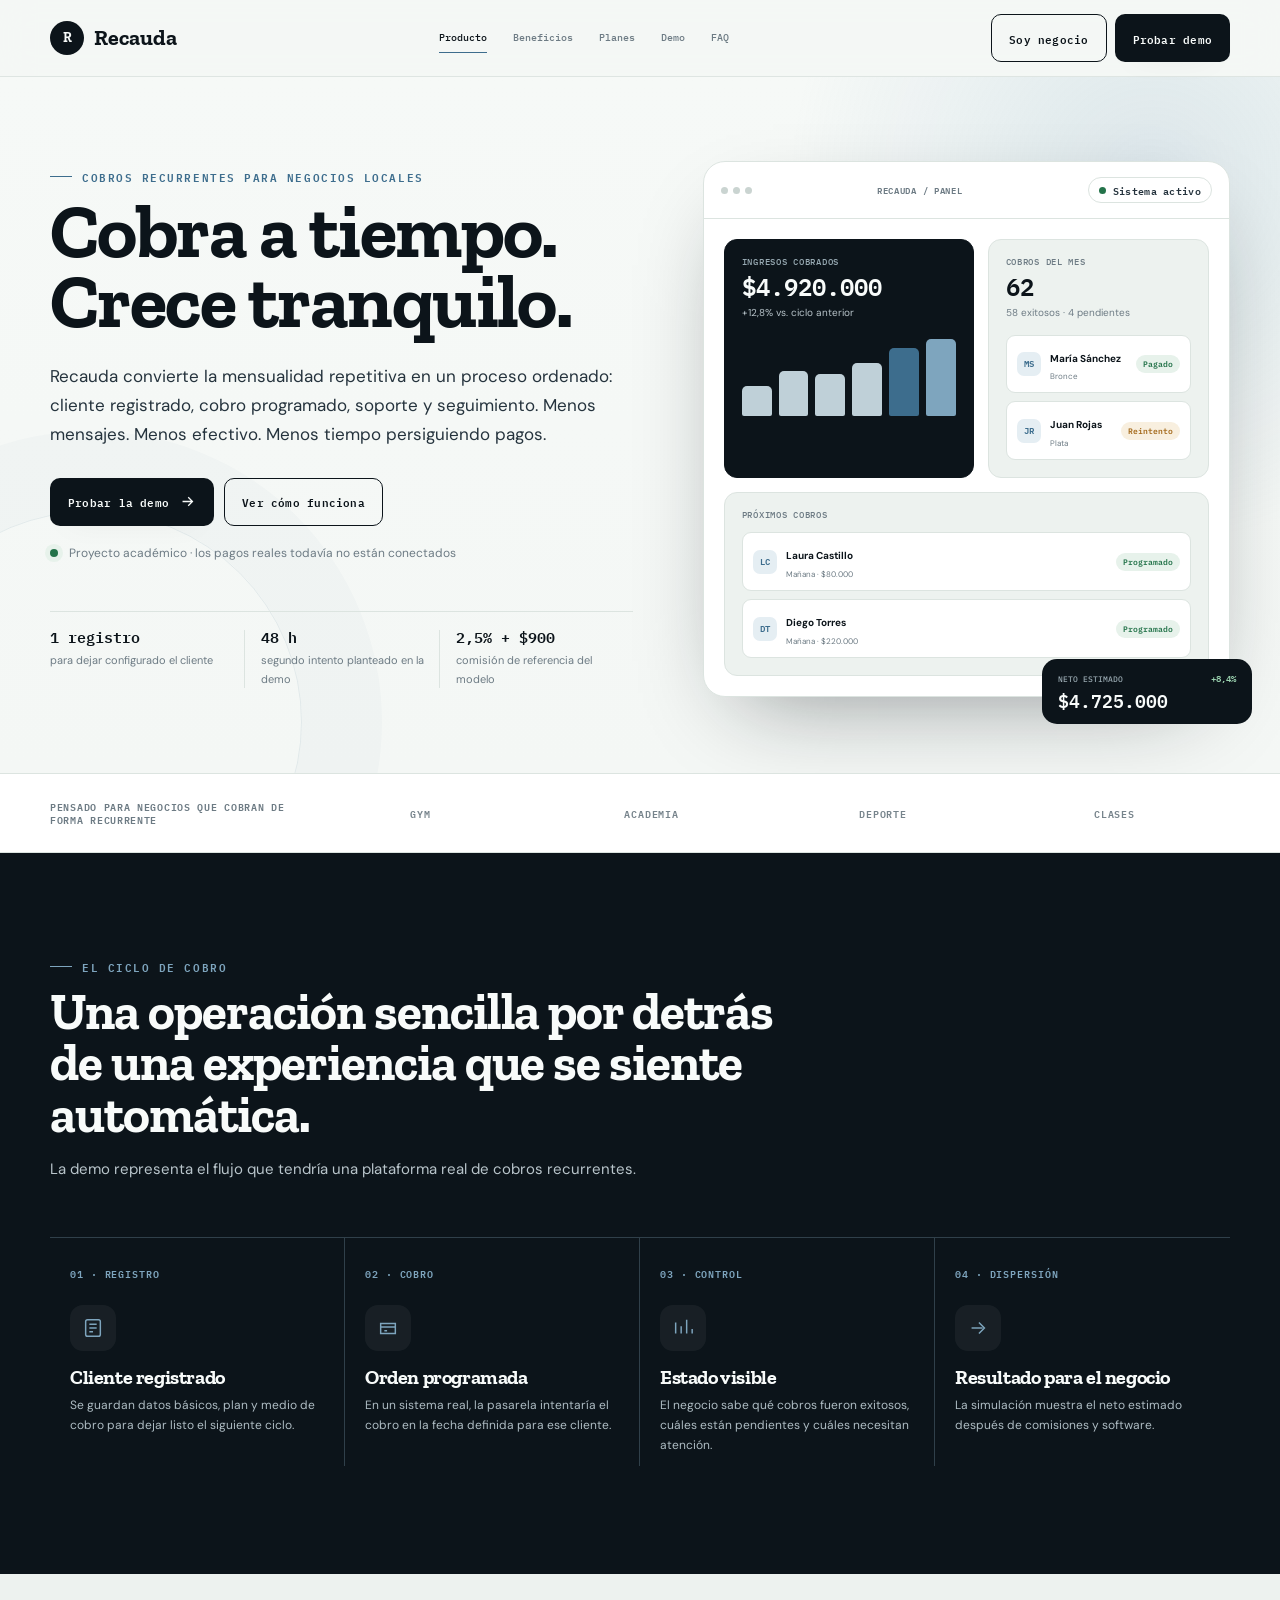
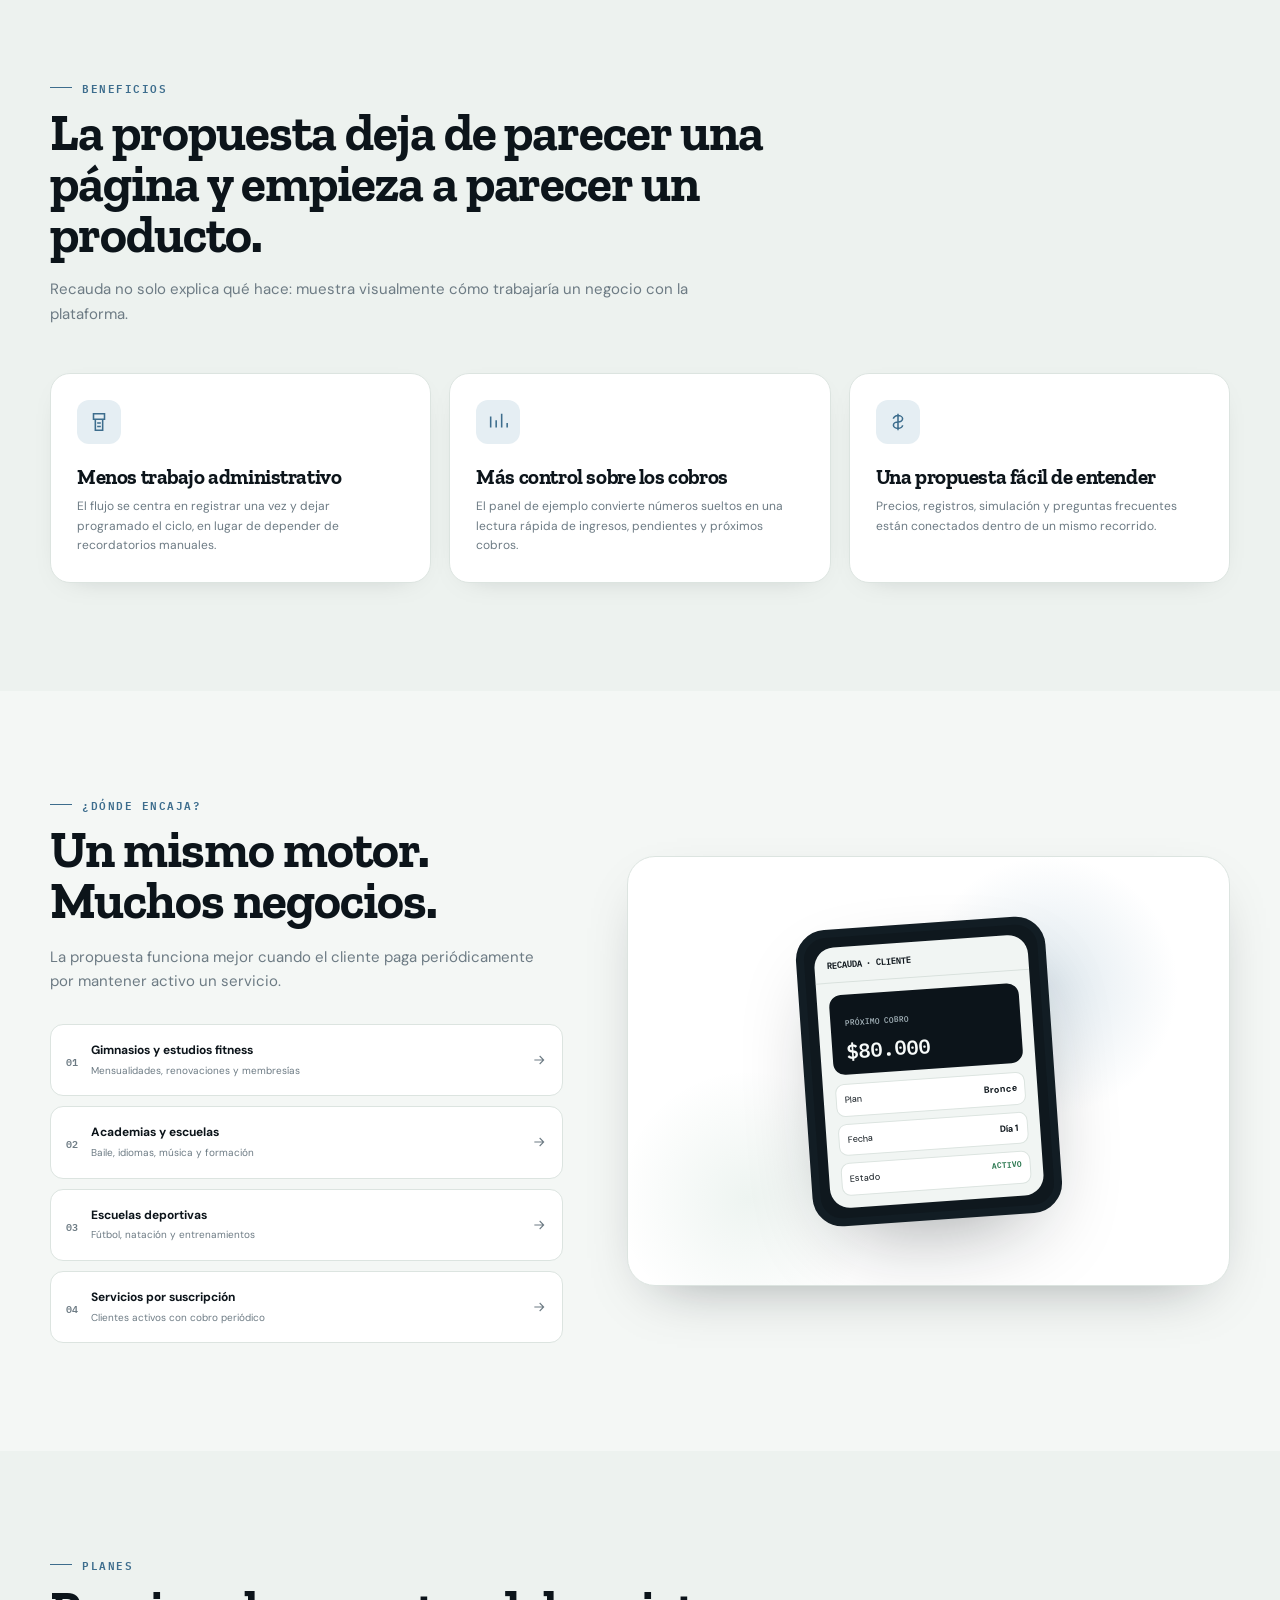
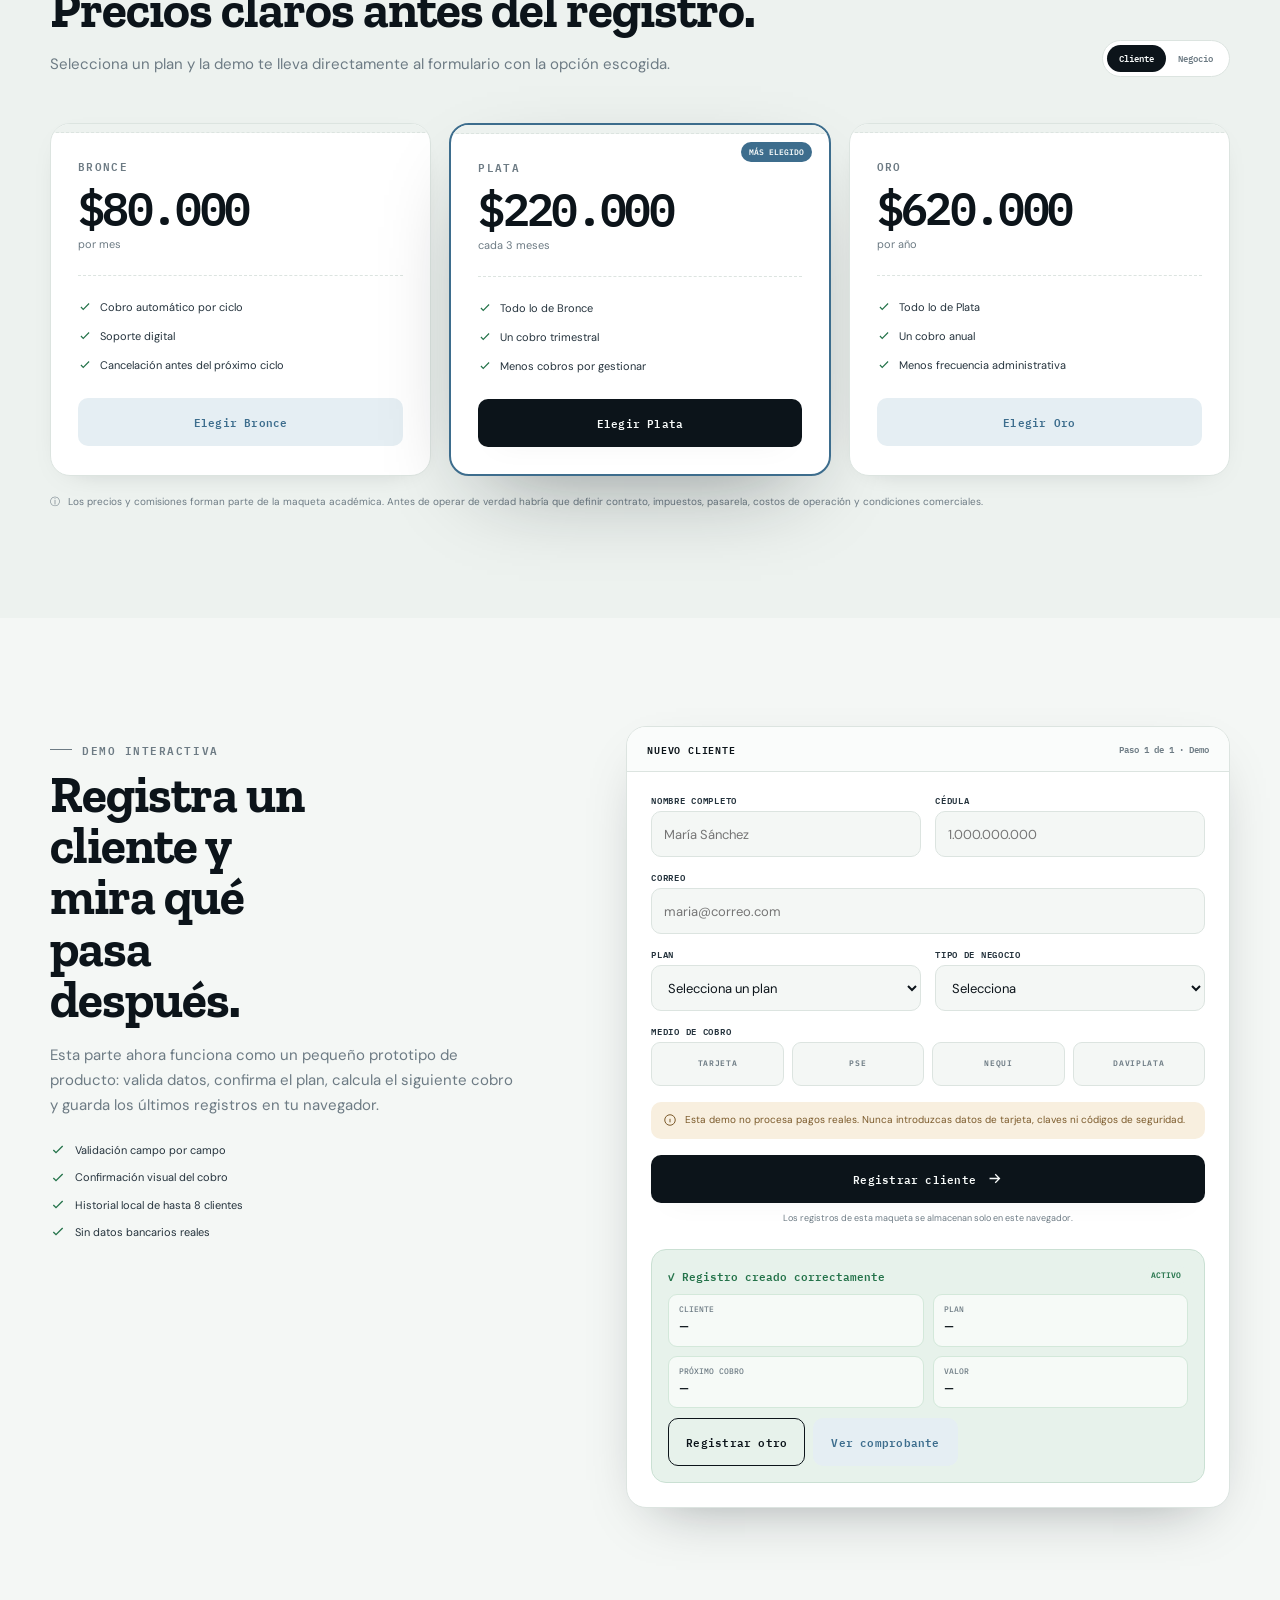
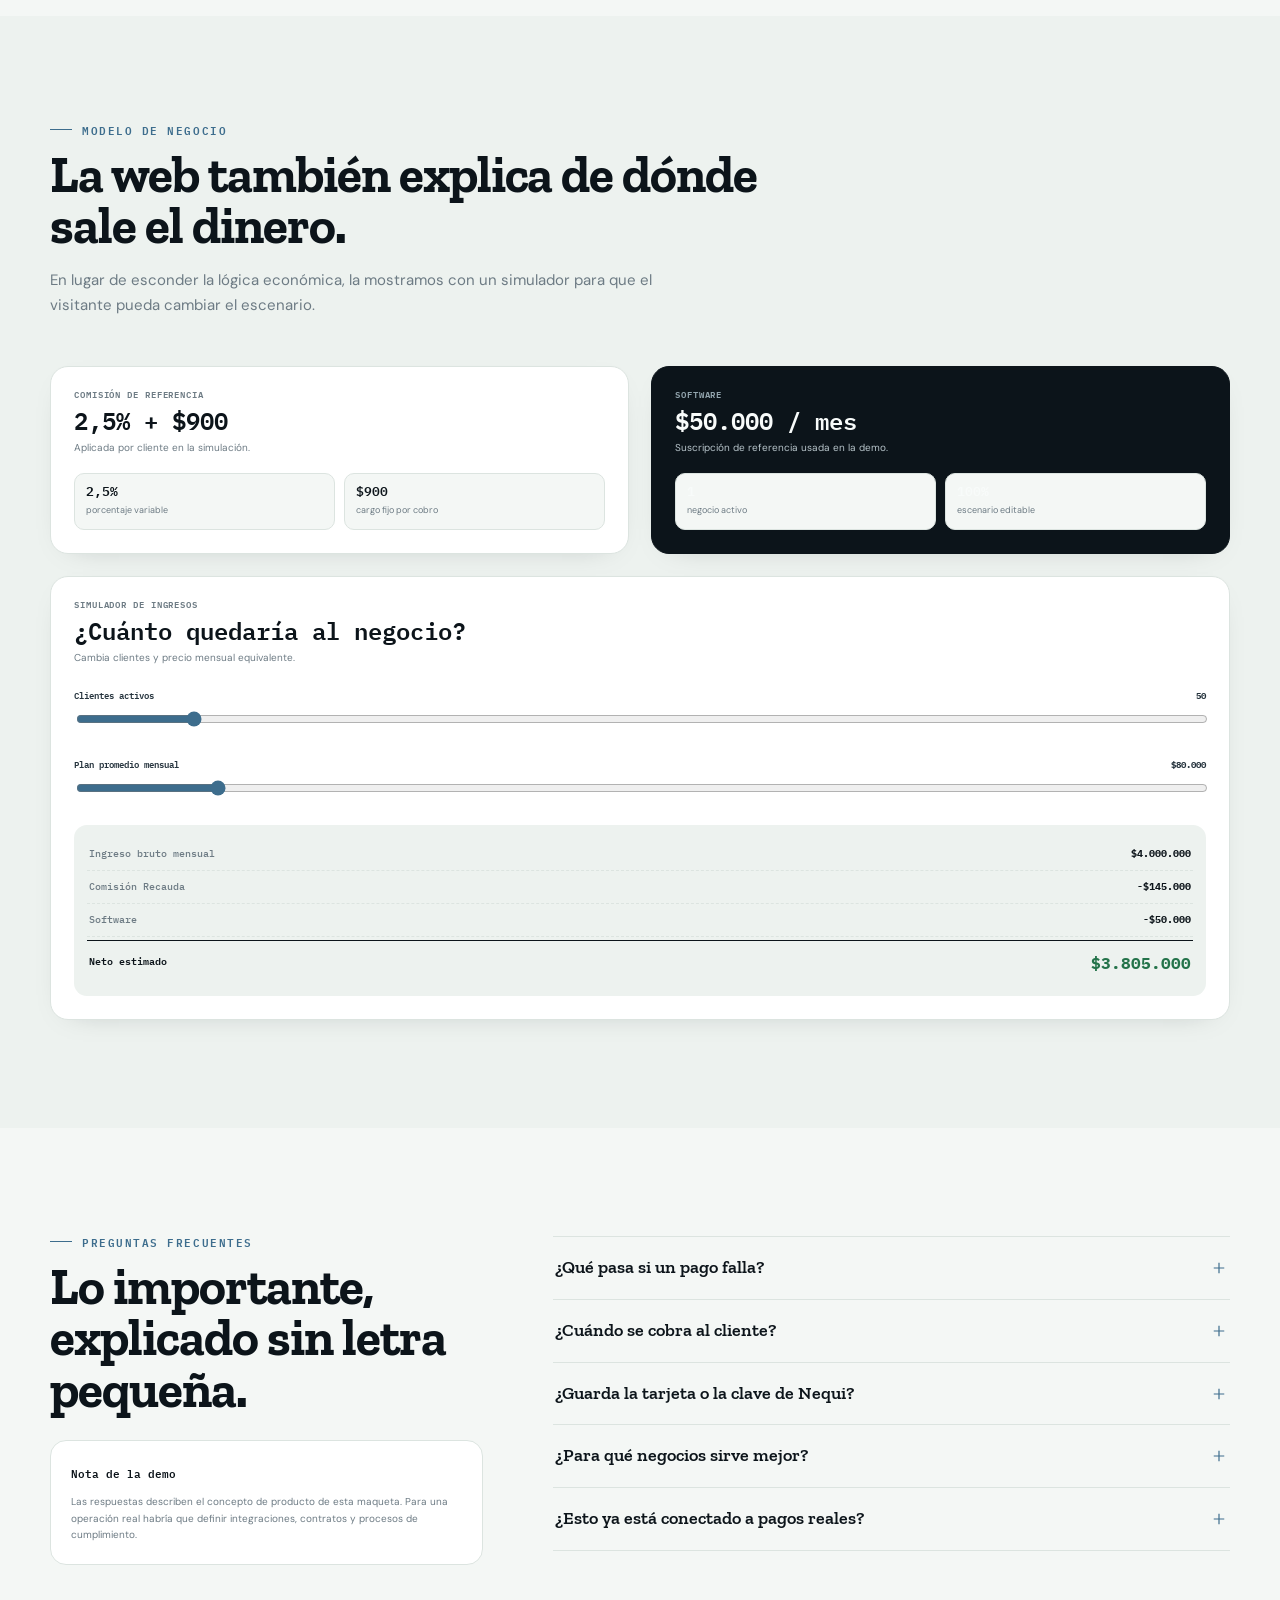
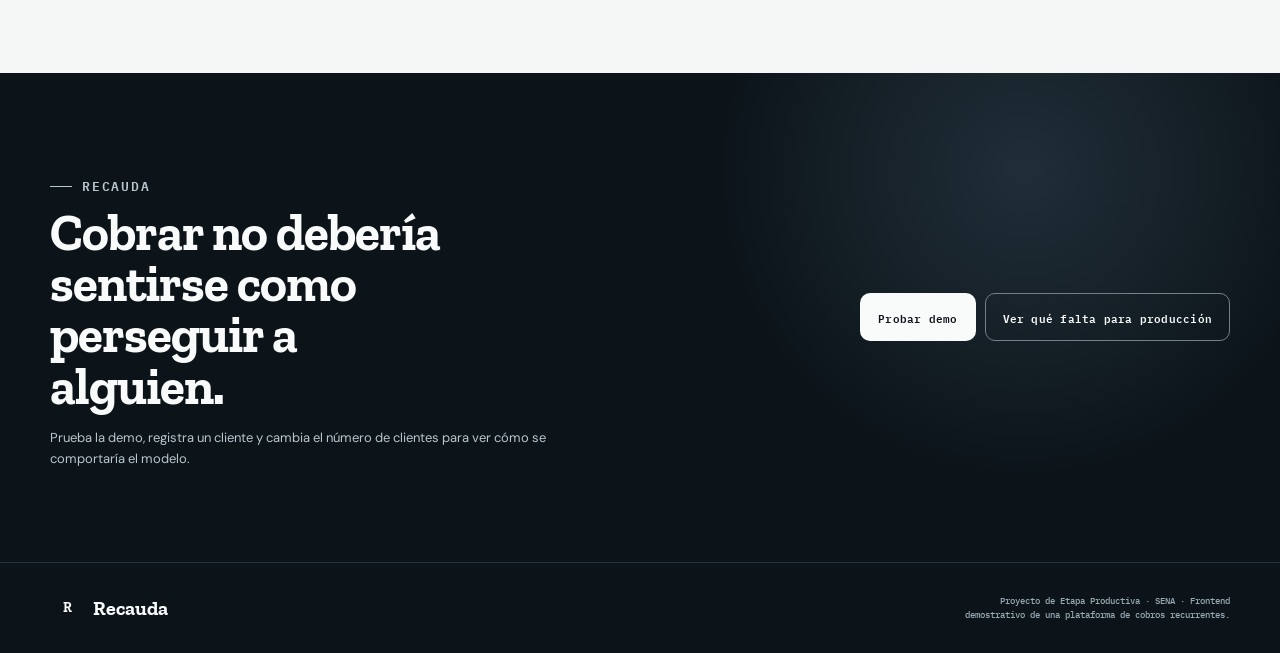
==== commit cb28696d: "Update index.html" ====
--- a/index.html
+++ b/index.html
@@ -984,11 +984,11 @@
             </div>
           </article>
 
-          <article class="plan reveal" data-plan="Oro" data-price="800000">
+          <article class="plan reveal" data-plan="Oro" data-price="620000">
             <div class="plan__bar"></div>
             <div class="plan__body">
               <div class="plan__name">ORO</div>
-              <div class="plan__price">$800.000</div>
+              <div class="plan__price">$620.000</div>
               <div class="plan__period">por año</div>
               <div class="plan__rule"></div>
               <ul>
@@ -1058,7 +1058,7 @@
                   <option value="" disabled selected>Selecciona un plan</option>
                   <option value="Bronce">Bronce · $80.000 / mes</option>
                   <option value="Plata">Plata · $220.000 / 3 meses</option>
-                  <option value="Oro">Oro · $800.000 / año</option>
+                  <option value="Oro">Oro · $620.000 / año</option>
                 </select>
                 <div class="field__error">Selecciona un plan.</div>
               </div>
@@ -1519,7 +1519,7 @@
     const PRICES = {
       Bronce:{amount:80000,months:1},
       Plata:{amount:220000,months:3},
-      Oro:{amount:800000,months:12}
+      Oro:{amount:620000,months:12}
     };
     function nextCharge(plan){
       const months = PRICES[plan].months;
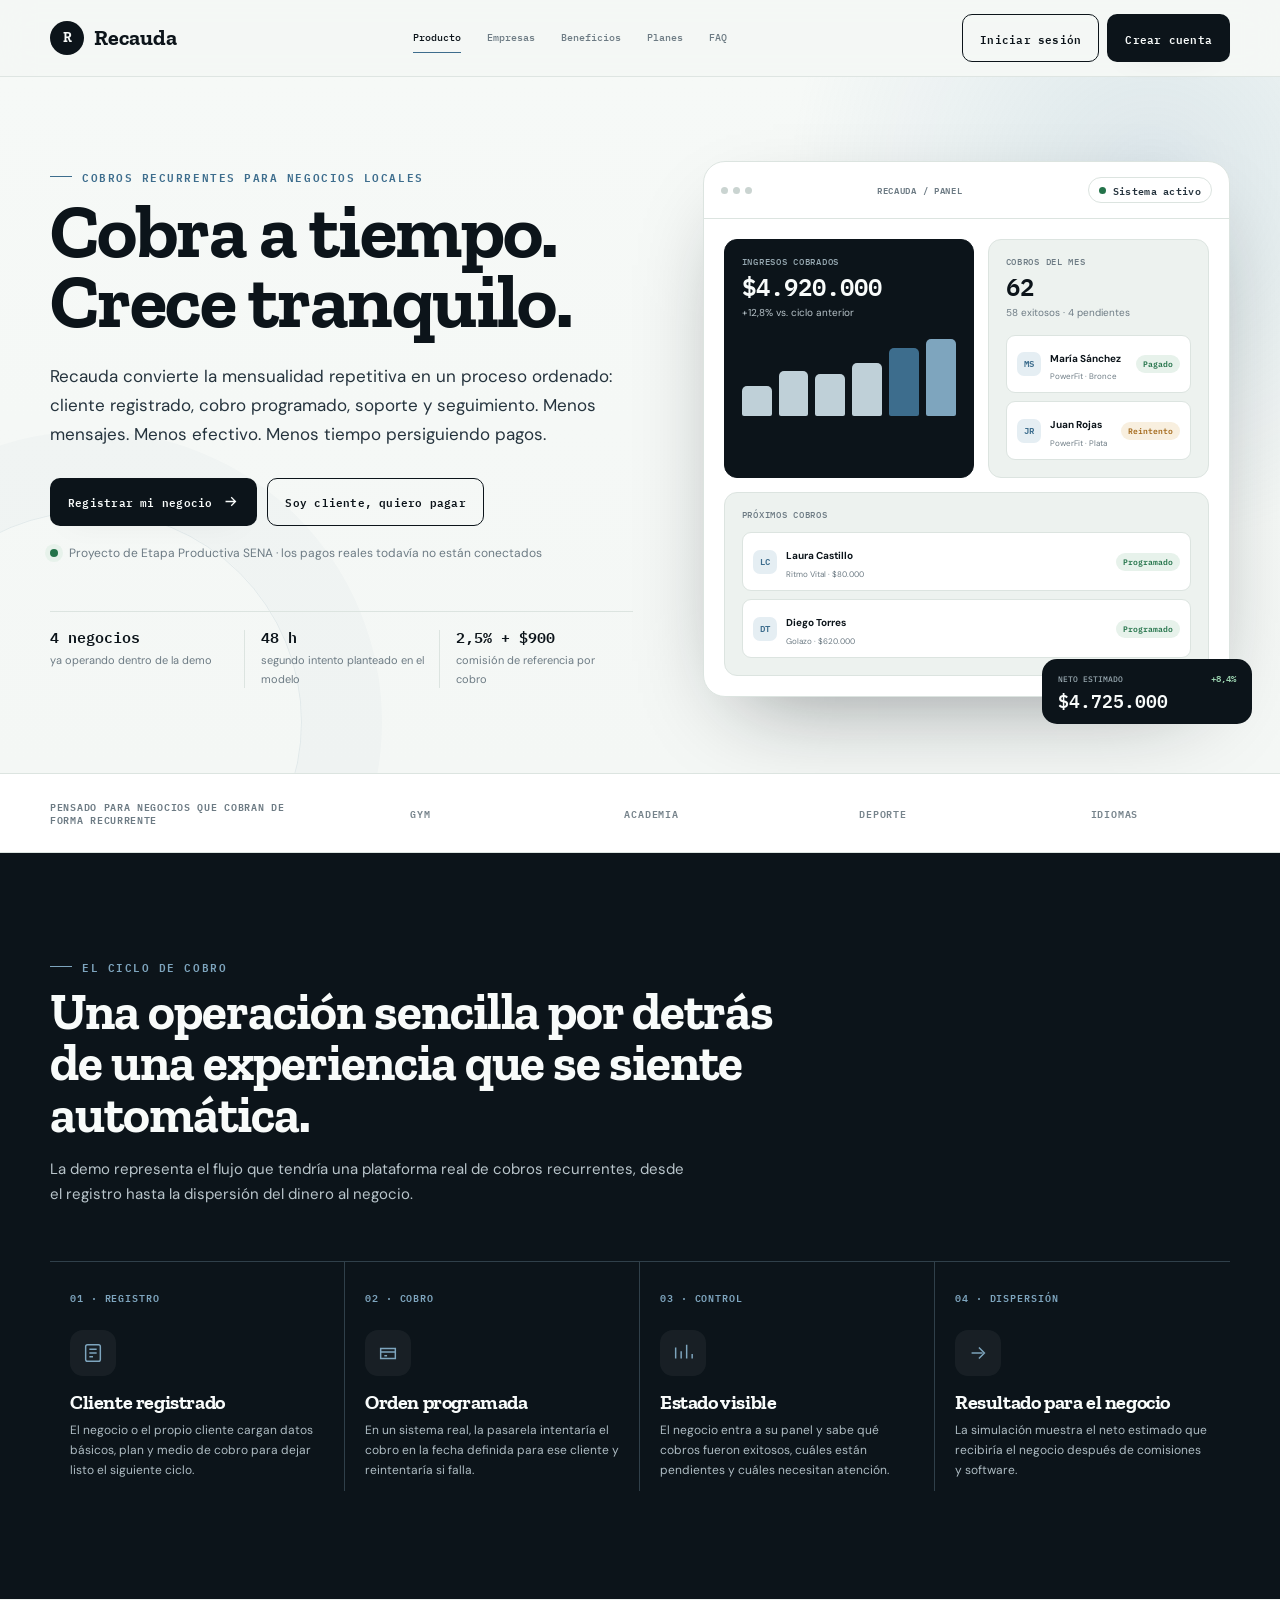
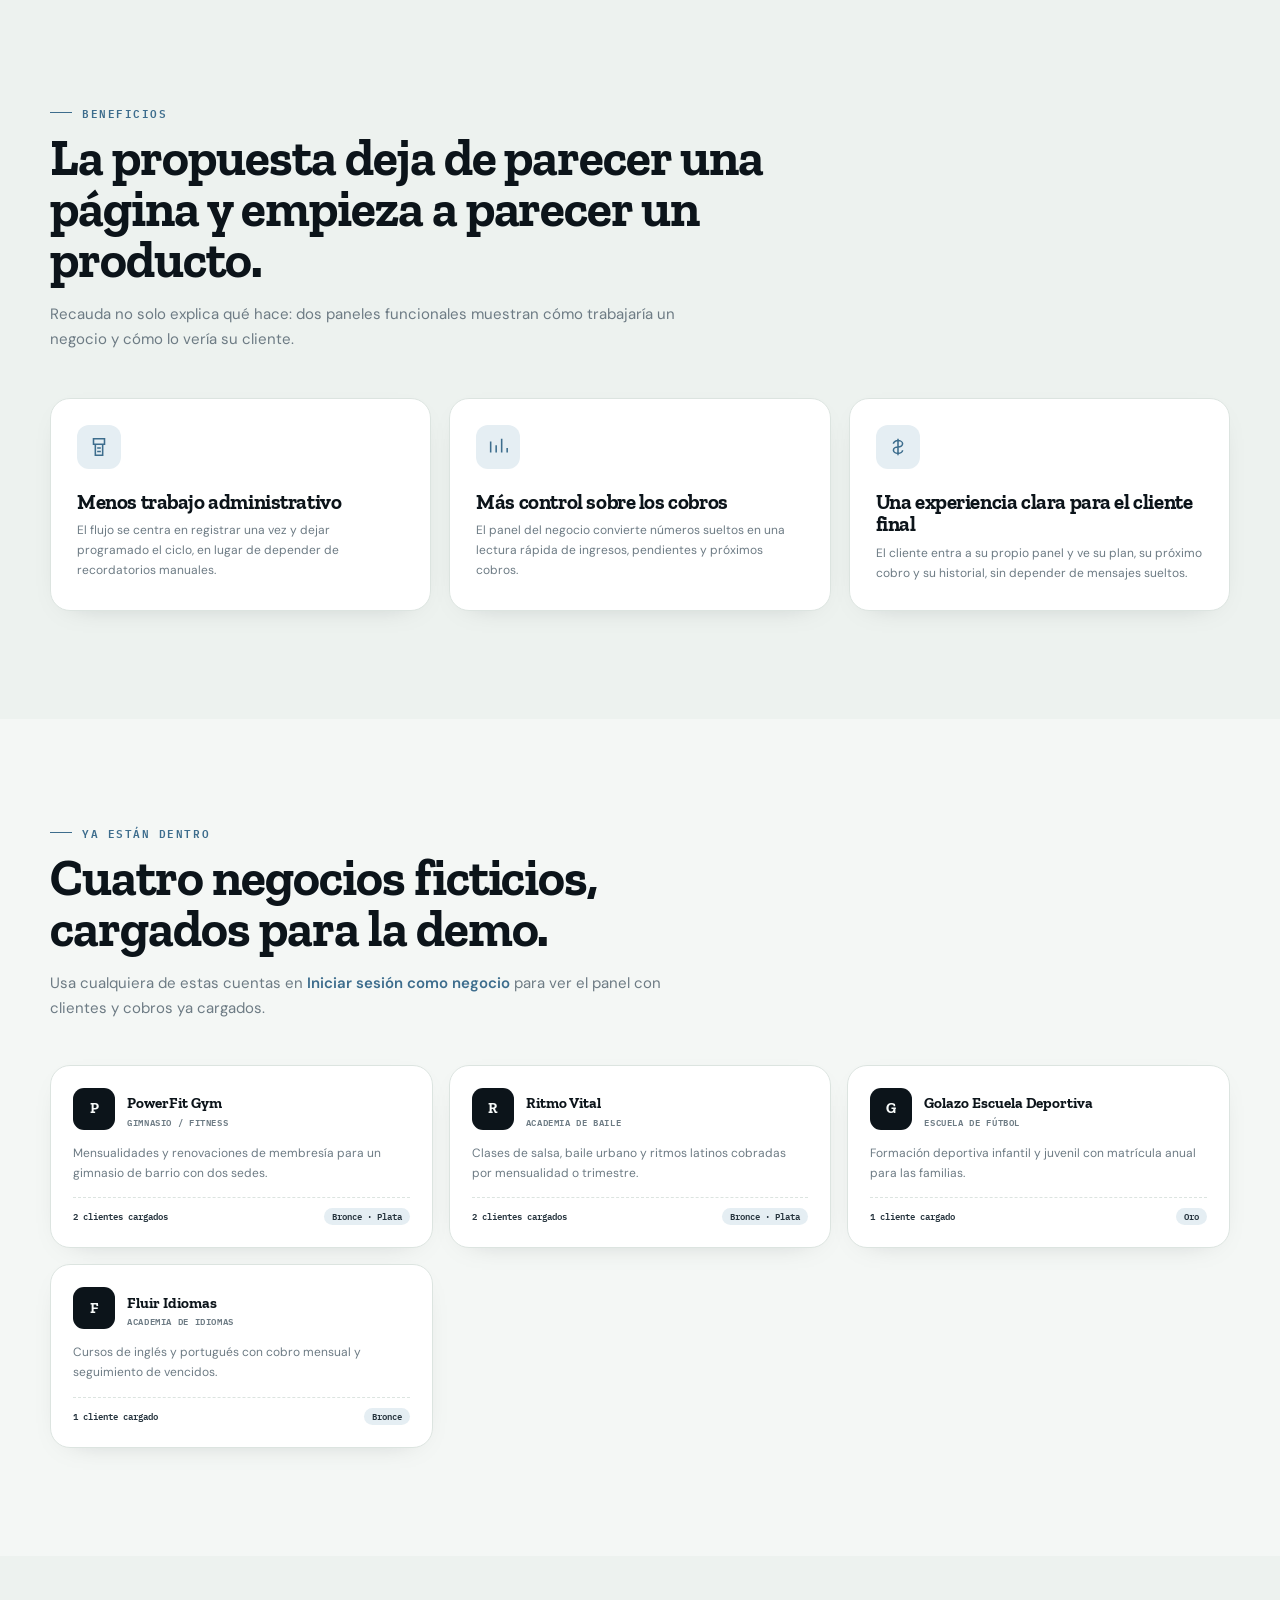
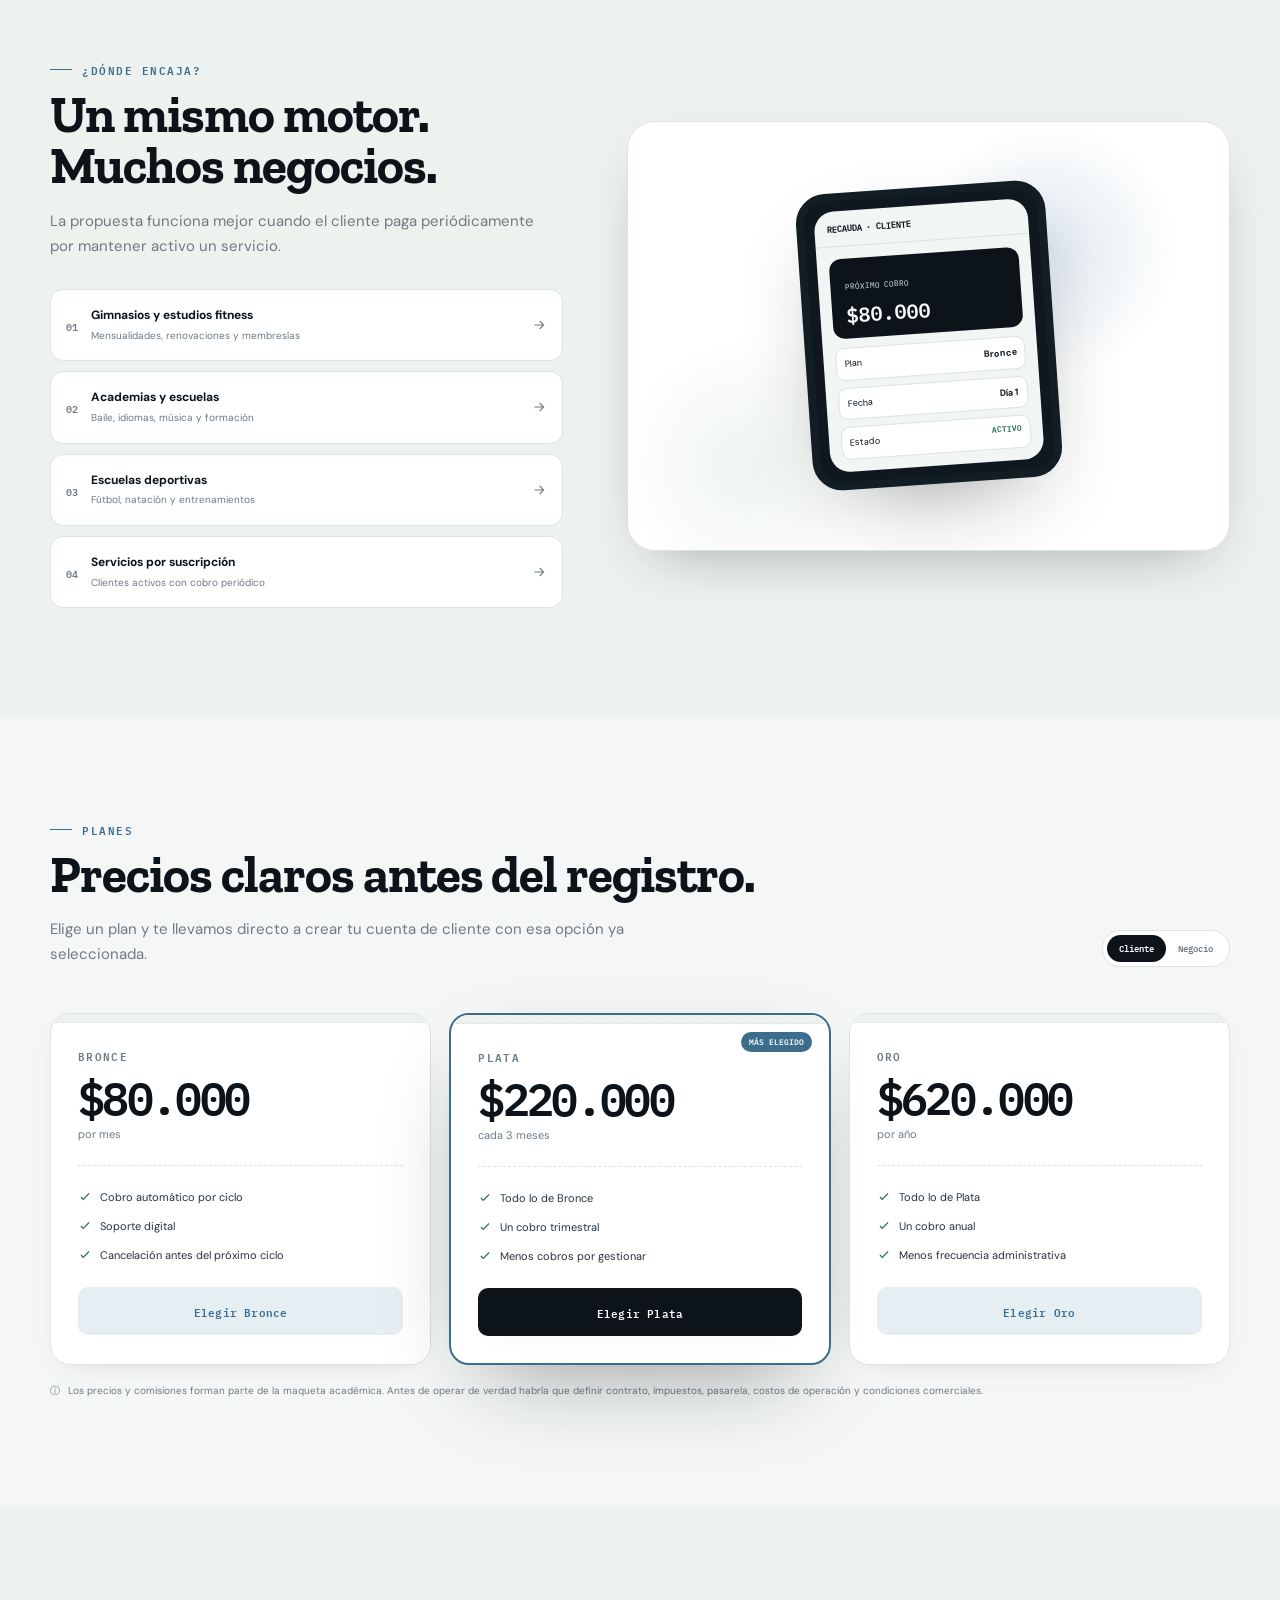
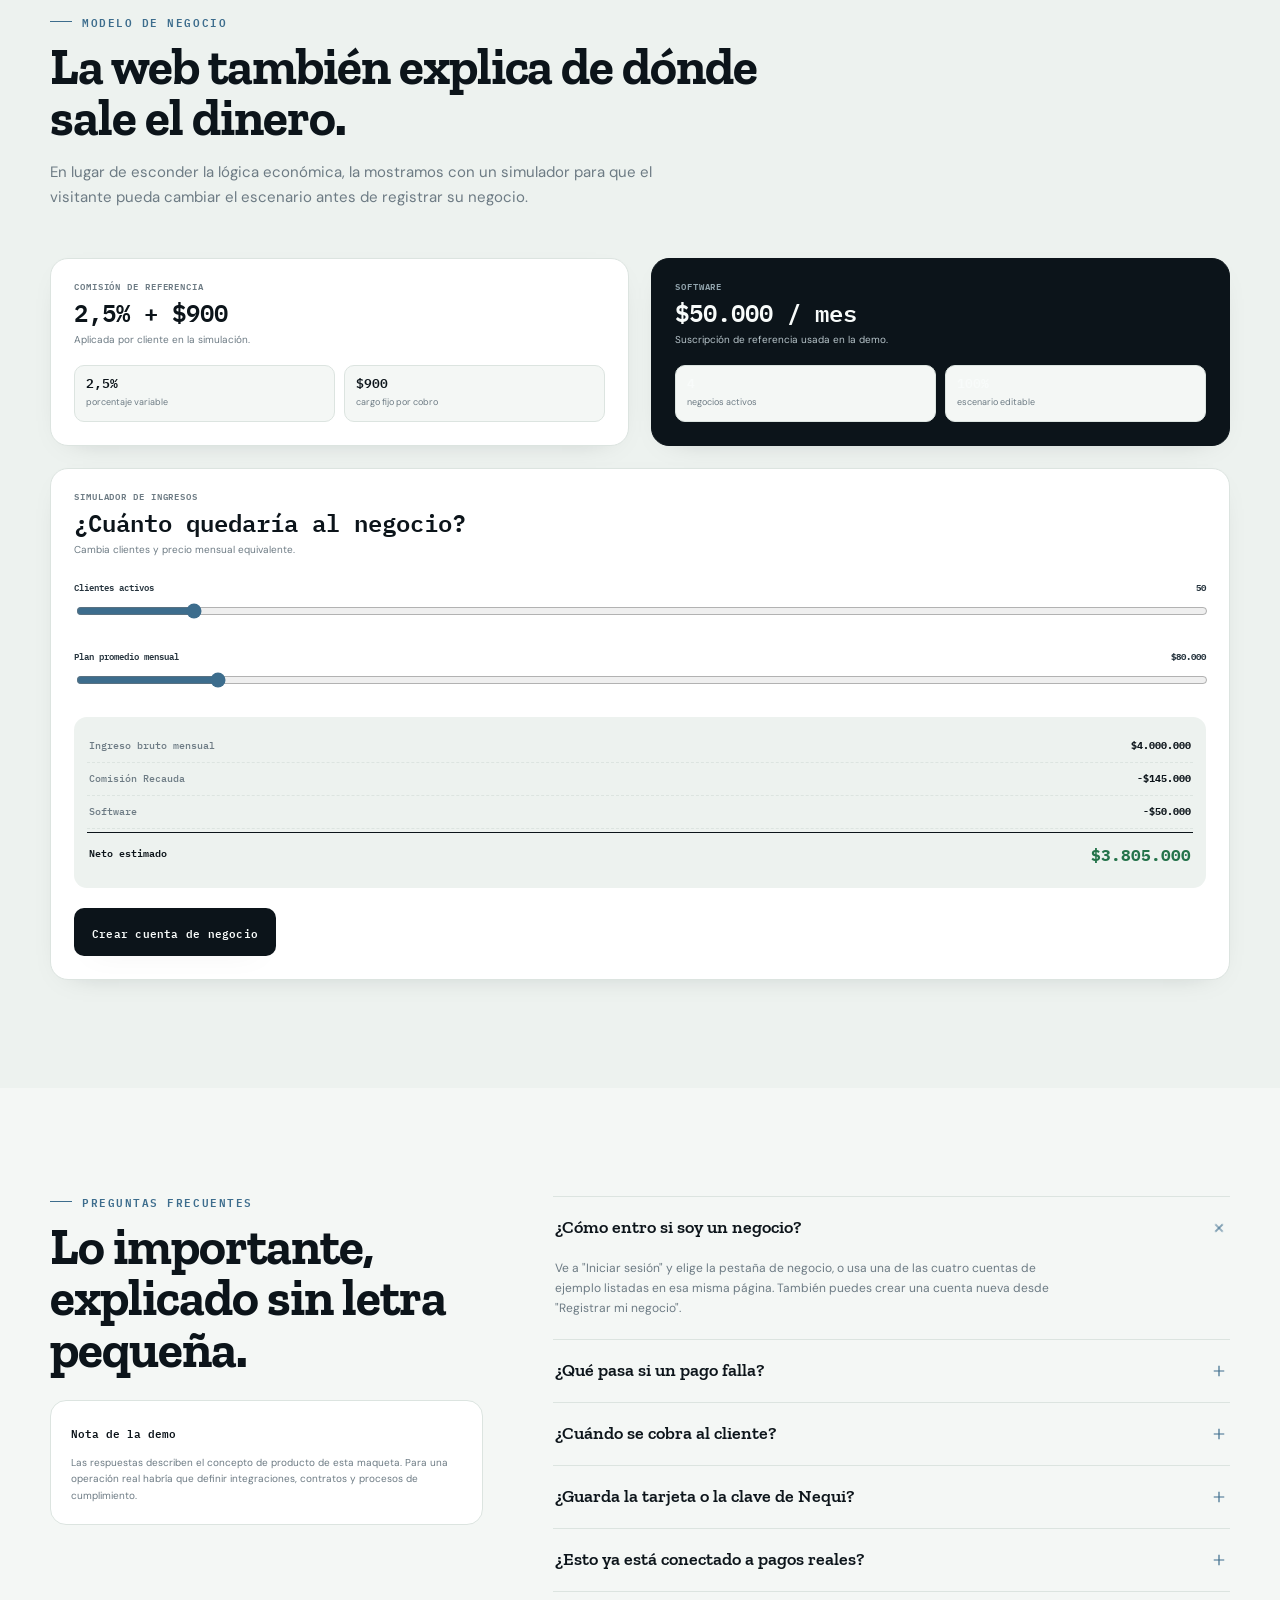
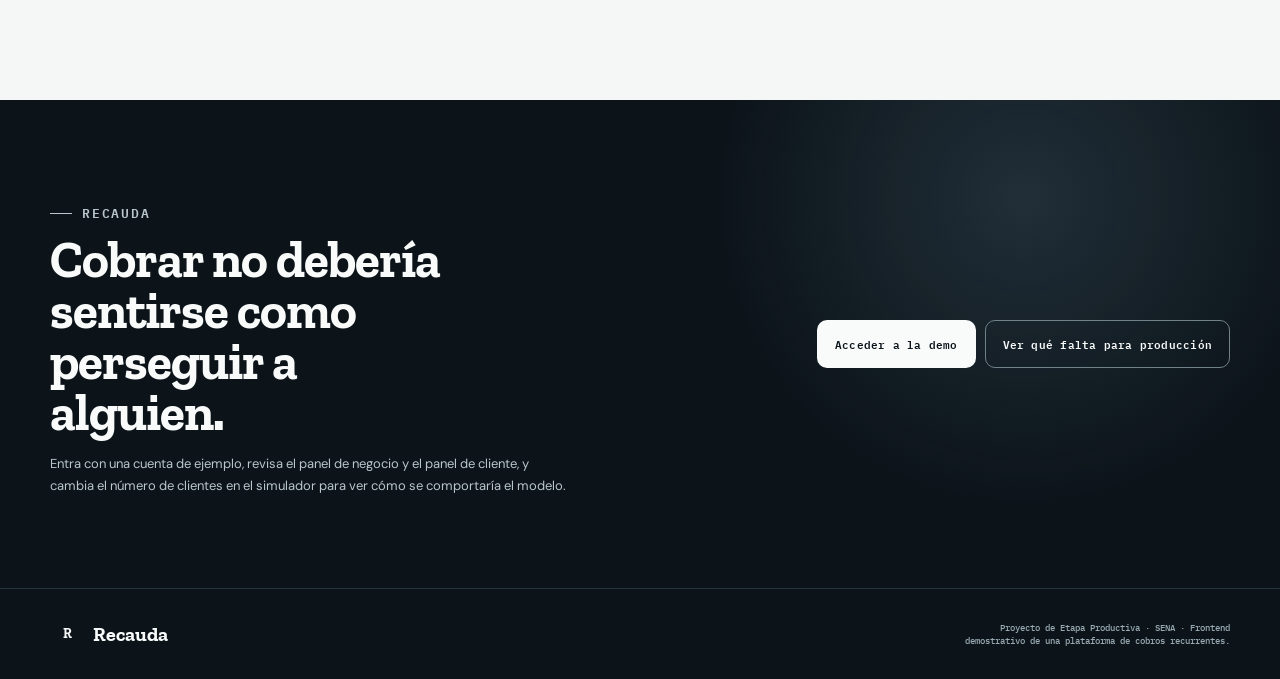
==== commit a93c8ee6: "Add files via upload" ====
--- a/index.html
+++ b/index.html
@@ -10,628 +10,7 @@
   <link rel="preconnect" href="https://fonts.googleapis.com">
   <link rel="preconnect" href="https://fonts.gstatic.com" crossorigin>
   <link href="https://fonts.googleapis.com/css2?family=DM+Sans:wght@400;500;600;700&family=IBM+Plex+Mono:wght@400;500;600&family=Zilla+Slab:wght@500;600;700&display=swap" rel="stylesheet">
-
-  <style>
-    :root{
-      --bg:#F4F7F5;
-      --surface:#FFFFFF;
-      --surface-2:#EDF2EF;
-      --ink:#0C141A;
-      --ink-2:#25333D;
-      --muted:#6D7B84;
-      --line:#DCE4E0;
-      --line-dark:#30404A;
-      --blue:#3D6D8D;
-      --blue-2:#7EA5BE;
-      --blue-soft:#E5EEF3;
-      --green:#24734A;
-      --green-soft:#E7F2EB;
-      --amber:#A46A1C;
-      --amber-soft:#F8EFDF;
-      --red:#A83D32;
-      --red-soft:#F9EAE7;
-      --white:#F8FBFA;
-
-      --display:'Zilla Slab', Georgia, serif;
-      --body:'DM Sans', Arial, sans-serif;
-      --mono:'IBM Plex Mono', ui-monospace, monospace;
-
-      --radius:12px;
-      --radius-lg:20px;
-      --radius-xl:28px;
-
-      --shadow-sm:0 8px 30px -22px rgba(12,20,26,.35);
-      --shadow:0 22px 58px -30px rgba(12,20,26,.42);
-      --shadow-lg:0 34px 90px -38px rgba(12,20,26,.48);
-
-      --max:1180px;
-      --ease:cubic-bezier(.22,.8,.22,1);
-    }
-
-    *{box-sizing:border-box}
-    html{scroll-behavior:smooth;scroll-padding-top:88px}
-    body{
-      margin:0;
-      color:var(--ink);
-      background:var(--bg);
-      font:400 15px/1.65 var(--body);
-      -webkit-font-smoothing:antialiased;
-      text-rendering:optimizeLegibility;
-    }
-    body.is-locked{overflow:hidden}
-    a{color:inherit}
-    button,input,select{font:inherit}
-    button{cursor:pointer}
-    ::selection{background:#C8DCE7;color:var(--ink)}
-    :focus-visible{outline:3px solid var(--blue-2);outline-offset:3px}
-    img,svg{display:block}
-    .wrap{width:min(var(--max),calc(100% - 44px));margin:auto}
-    .sr-only{
-      position:absolute!important;width:1px!important;height:1px!important;padding:0!important;
-      margin:-1px!important;overflow:hidden!important;clip:rect(0,0,0,0)!important;
-      white-space:nowrap!important;border:0!important
-    }
-
-    /* ---------- Generic ---------- */
-    .eyebrow{
-      display:flex;align-items:center;gap:10px;
-      margin:0 0 14px;
-      color:var(--blue);
-      font:600 11px/1 var(--mono);
-      text-transform:uppercase;
-      letter-spacing:.14em;
-    }
-    .eyebrow::before{content:"";width:22px;height:1px;background:currentColor}
-    .eyebrow--light{color:var(--blue-2)}
-    h1,h2,h3,h4{
-      margin:0;
-      color:var(--ink);
-      font-family:var(--display);
-      font-weight:700;
-      letter-spacing:-.02em;
-    }
-    h1{font-size:clamp(3rem,6vw,5.7rem);line-height:.92}
-    h2{font-size:clamp(2.2rem,4vw,3.5rem);line-height:1}
-    h3{font-size:1.3rem;line-height:1.1}
-    p{margin:0}
-    .muted{color:var(--muted)}
-
-    .btn{
-      display:inline-flex;align-items:center;justify-content:center;gap:10px;
-      min-height:48px;padding:0 17px;
-      border:1px solid transparent;border-radius:10px;
-      text-decoration:none;
-      font:600 11px/1 var(--mono);
-      letter-spacing:.02em;
-      transition:transform .18s var(--ease),background .18s var(--ease),border-color .18s var(--ease),box-shadow .18s var(--ease),color .18s var(--ease);
-    }
-    .btn:hover{transform:translateY(-2px)}
-    .btn svg{width:17px;height:17px}
-    .btn--primary{background:var(--ink);color:var(--white);box-shadow:var(--shadow-sm)}
-    .btn--primary:hover{background:#1D2A33;box-shadow:var(--shadow)}
-    .btn--secondary{background:transparent;border-color:var(--ink);color:var(--ink)}
-    .btn--secondary:hover{background:var(--ink);color:var(--white)}
-    .btn--soft{background:var(--blue-soft);color:var(--blue);border-color:transparent}
-    .btn--soft:hover{background:#D8E6ED}
-    .btn--light{background:var(--white);color:var(--ink)}
-    .btn--light:hover{background:#EAF0EE}
-    .btn--full{width:100%}
-
-    .chip{
-      display:inline-flex;align-items:center;gap:7px;
-      border:1px solid var(--line);border-radius:999px;
-      padding:7px 10px;background:rgba(255,255,255,.65);
-      color:var(--ink-2);font:600 10px/1 var(--mono);
-      letter-spacing:.03em
-    }
-    .chip__dot{width:7px;height:7px;border-radius:50%;background:var(--green)}
-
-    .section{padding:108px 0}
-    .section--compact{padding:84px 0}
-    .section--dark{background:var(--ink);color:var(--white)}
-    .section--soft{background:var(--surface-2)}
-    .section__head{max-width:730px}
-    .section__head p:not(.eyebrow){color:var(--muted);margin-top:17px;max-width:64ch}
-    .section--dark h2,.section--dark h3{color:var(--white)}
-    .section--dark .section__head p:not(.eyebrow){color:#B9C5CB}
-
-    .reveal{opacity:0;transform:translateY(20px);transition:opacity .65s var(--ease),transform .65s var(--ease)}
-    .reveal.is-visible{opacity:1;transform:none}
-    .stagger>*{opacity:0;transform:translateY(18px)}
-    .stagger.is-visible>*{animation:staggerIn .6s var(--ease) forwards}
-    .stagger.is-visible>*:nth-child(2){animation-delay:.07s}
-    .stagger.is-visible>*:nth-child(3){animation-delay:.14s}
-    .stagger.is-visible>*:nth-child(4){animation-delay:.21s}
-    @keyframes staggerIn{to{opacity:1;transform:none}}
-
-    .progress{
-      position:fixed;left:0;top:0;height:3px;width:0;
-      background:var(--blue);z-index:300;
-      box-shadow:0 0 18px rgba(61,109,141,.35)
-    }
-
-    /* ---------- Nav ---------- */
-    .site-header{
-      position:sticky;top:0;z-index:200;
-      border-bottom:1px solid rgba(220,228,224,.9);
-      background:rgba(244,247,245,.88);
-      backdrop-filter:blur(16px)
-    }
-    .nav{height:76px;display:flex;align-items:center;justify-content:space-between;gap:20px}
-    .brand{display:flex;align-items:center;gap:10px;text-decoration:none}
-    .brand__mark{
-      width:34px;height:34px;border-radius:50%;display:grid;place-items:center;
-      background:var(--ink);color:var(--white);font:700 14px/1 var(--display)
-    }
-    .brand__name{font:700 22px/1 var(--display)}
-    .nav__links{display:flex;align-items:center;gap:26px}
-    .nav__links a{
-      position:relative;text-decoration:none;color:var(--muted);
-      font:500 10px/1 var(--mono)
-    }
-    .nav__links a::after{
-      content:"";position:absolute;left:0;bottom:-10px;width:0;height:1px;background:var(--blue);
-      transition:width .2s ease
-    }
-    .nav__links a:hover,.nav__links a.is-active{color:var(--ink)}
-    .nav__links a.is-active::after{width:100%}
-    .nav__actions{display:flex;align-items:center;gap:8px}
-    .nav__menu{
-      display:none;background:transparent;border:0;padding:8px;border-radius:8px
-    }
-    .hamb{display:block;width:23px;height:16px;position:relative}
-    .hamb i{position:absolute;left:0;width:23px;height:2px;background:var(--ink);transition:.2s ease}
-    .hamb i:nth-child(1){top:0}.hamb i:nth-child(2){top:7px}.hamb i:nth-child(3){top:14px}
-    .nav__menu.is-open .hamb i:nth-child(1){top:7px;transform:rotate(45deg)}
-    .nav__menu.is-open .hamb i:nth-child(2){opacity:0}
-    .nav__menu.is-open .hamb i:nth-child(3){top:7px;transform:rotate(-45deg)}
-    .mobile-menu{
-      display:none;padding:10px 22px 24px;background:rgba(244,247,245,.98);border-top:1px solid var(--line)
-    }
-    .mobile-menu.is-open{display:grid;gap:4px}
-    .mobile-menu a{
-      text-decoration:none;padding:13px 2px;color:var(--muted);
-      font:500 11px/1.2 var(--mono)
-    }
-    .mobile-menu a:last-child{margin-top:6px}
-
-    /* ---------- Hero ---------- */
-    .hero{
-      position:relative;overflow:hidden;
-      padding:84px 0 76px;
-      background:
-        radial-gradient(circle at 90% 15%,rgba(126,165,190,.22),transparent 28%),
-        linear-gradient(180deg,#F6F9F7 0%,#F4F7F5 100%)
-    }
-    .hero::after{
-      content:"";position:absolute;left:-120px;bottom:-160px;width:420px;height:420px;border-radius:50%;
-      border:1px solid rgba(61,109,141,.1);box-shadow:0 0 0 80px rgba(61,109,141,.025)
-    }
-    .hero__grid{display:grid;grid-template-columns:1.05fr .95fr;gap:70px;align-items:center;position:relative;z-index:1}
-    .hero__lead{margin-top:25px;color:var(--ink-2);font-size:17px;line-height:1.72;max-width:60ch}
-    .hero__actions{display:flex;gap:10px;flex-wrap:wrap;margin-top:28px}
-    .hero__trust{display:flex;align-items:center;gap:11px;margin-top:18px;color:var(--muted);font-size:12px}
-    .hero__trust-dot{width:8px;height:8px;border-radius:50%;background:var(--green);box-shadow:0 0 0 5px var(--green-soft)}
-    .hero__metrics{
-      display:grid;grid-template-columns:repeat(3,1fr);
-      margin-top:48px;border-top:1px solid var(--line);padding-top:18px
-    }
-    .hero__metric{padding-right:14px}
-    .hero__metric + .hero__metric{border-left:1px solid var(--line);padding-left:16px}
-    .hero__metric strong{display:block;font:600 15px/1 var(--mono)}
-    .hero__metric span{display:block;margin-top:6px;font-size:11px;color:var(--muted)}
-
-    /* ---------- Dashboard visual ---------- */
-    .dashboard{
-      position:relative;
-      border:1px solid var(--line);
-      border-radius:22px;
-      background:var(--surface);
-      box-shadow:var(--shadow-lg);
-      overflow:visible;
-      transform:translateY(0);
-      transition:transform .4s var(--ease)
-    }
-    .dashboard:hover{transform:translateY(-5px)}
-    .dashboard__top{
-      display:flex;align-items:center;justify-content:space-between;gap:15px;
-      padding:15px 17px;border-bottom:1px solid var(--line)
-    }
-    .window-dots{display:flex;gap:5px}
-    .window-dots i{display:block;width:7px;height:7px;border-radius:50%;background:#CAD4D1}
-    .dashboard__label{font:600 9px/1 var(--mono);letter-spacing:.08em;color:var(--muted)}
-    .dashboard__body{padding:20px}
-    .dash-grid{display:grid;grid-template-columns:1.06fr .94fr;gap:14px}
-    .dash-card{
-      background:var(--surface-2);border:1px solid var(--line);
-      border-radius:13px;padding:17px
-    }
-    .dash-card--dark{background:var(--ink);border-color:var(--ink);color:var(--white)}
-    .dash-card__label{font:500 9px/1 var(--mono);color:var(--muted);text-transform:uppercase;letter-spacing:.08em}
-    .dash-card--dark .dash-card__label{color:#97A9B2}
-    .dash-card__value{margin-top:8px;font:600 24px/1 var(--mono)}
-    .dash-card__sub{margin-top:7px;font-size:10px;color:var(--muted)}
-    .dash-card--dark .dash-card__sub{color:#B8C4CA}
-    .dash-bars{display:flex;align-items:flex-end;gap:7px;height:80px;margin-top:14px}
-    .dash-bars span{
-      flex:1;border-radius:5px 5px 2px 2px;background:#BFD0D8;min-height:10px;
-      transition:height .5s var(--ease)
-    }
-    .dash-bars span:nth-child(5){background:var(--blue)}
-    .dash-bars span:nth-child(6){background:var(--blue-2)}
-    .dash-list{display:grid;gap:8px;margin-top:13px}
-    .dash-row{
-      display:flex;align-items:center;justify-content:space-between;gap:12px;
-      padding:9px 10px;background:var(--surface);border:1px solid var(--line);border-radius:9px
-    }
-    .dash-row__who{display:flex;align-items:center;gap:9px;min-width:0}
-    .avatar{
-      width:24px;height:24px;border-radius:7px;background:var(--blue-soft);color:var(--blue);
-      display:grid;place-items:center;font:600 9px/1 var(--mono);flex:none
-    }
-    .dash-row strong{font-size:10px;white-space:nowrap;overflow:hidden;text-overflow:ellipsis}
-    .dash-row small{display:block;color:var(--muted);font-size:8px;margin-top:1px}
-    .status{
-      display:inline-flex;align-items:center;gap:5px;padding:5px 7px;border-radius:999px;
-      font:600 8px/1 var(--mono);white-space:nowrap
-    }
-    .status--ok{color:var(--green);background:var(--green-soft)}
-    .status--warn{color:var(--amber);background:var(--amber-soft)}
-    .dashboard__float{
-      position:absolute;right:-23px;bottom:-28px;
-      width:210px;padding:15px 16px;
-      background:var(--ink);color:var(--white);
-      border-radius:15px;box-shadow:var(--shadow-lg)
-    }
-    .dashboard__float-top{display:flex;align-items:center;justify-content:space-between;gap:10px}
-    .dashboard__float small{font:500 8px/1 var(--mono);color:#9AAAB2;text-transform:uppercase}
-    .dashboard__float strong{display:block;margin-top:8px;font:600 18px/1 var(--mono)}
-    .dashboard__float .mini-positive{color:#9AD1AE;font:600 9px/1 var(--mono)}
-
-    /* ---------- Social proof strip ---------- */
-    .proof{
-      border-top:1px solid var(--line);border-bottom:1px solid var(--line);
-      background:var(--surface)
-    }
-    .proof__inner{
-      display:grid;grid-template-columns:1.1fr repeat(4,1fr);
-      align-items:center;min-height:78px
-    }
-    .proof__lead{font:600 10px/1.35 var(--mono);color:var(--muted);text-transform:uppercase;letter-spacing:.07em}
-    .proof__item{
-      text-align:center;color:#77848C;font:600 10px/1 var(--mono);
-      letter-spacing:.08em;text-transform:uppercase
-    }
-
-    /* ---------- Flow ---------- */
-    .flow-grid{display:grid;grid-template-columns:repeat(4,1fr);margin-top:55px;border-top:1px solid var(--line-dark)}
-    .flow-card{padding:23px 20px 10px;border-right:1px solid var(--line-dark)}
-    .flow-card:last-child{border-right:0}
-    .flow-card__num{font:600 10px/1 var(--mono);color:var(--blue-2);letter-spacing:.09em}
-    .flow-card__icon{
-      width:46px;height:46px;border-radius:13px;background:#FFFFFF0D;
-      display:grid;place-items:center;margin:20px 0 15px
-    }
-    .flow-card__icon svg{width:22px;height:22px;color:var(--blue-2)}
-    .flow-card h3{font-size:1.25rem}
-    .flow-card p{margin-top:8px;color:#AEBCC3;font-size:12px}
-
-    /* ---------- Benefits ---------- */
-    .benefits-grid{display:grid;grid-template-columns:repeat(3,1fr);gap:18px;margin-top:46px}
-    .benefit{
-      padding:26px;border:1px solid var(--line);background:var(--surface);
-      border-radius:var(--radius-lg);box-shadow:var(--shadow-sm);
-      transition:transform .18s var(--ease),box-shadow .18s var(--ease),border-color .18s var(--ease)
-    }
-    .benefit:hover{transform:translateY(-4px);box-shadow:var(--shadow);border-color:#CAD7D3}
-    .benefit__icon{
-      width:44px;height:44px;border-radius:12px;background:var(--blue-soft);
-      display:grid;place-items:center;color:var(--blue);margin-bottom:22px
-    }
-    .benefit__icon svg{width:22px;height:22px}
-    .benefit p{margin-top:8px;color:var(--muted);font-size:12px;max-width:44ch}
-
-    /* ---------- Product use cases ---------- */
-    .usecases{display:grid;grid-template-columns:.92fr 1.08fr;gap:64px;align-items:center}
-    .usecases__list{display:grid;gap:10px;margin-top:30px}
-    .usecase{
-      display:grid;grid-template-columns:auto 1fr auto;gap:13px;align-items:center;
-      padding:16px 15px;border:1px solid var(--line);border-radius:13px;background:var(--surface)
-    }
-    .usecase__num{font:600 9px/1 var(--mono);color:var(--blue)}
-    .usecase strong{display:block;font-size:12px}
-    .usecase span{display:block;color:var(--muted);font-size:10px;margin-top:2px}
-    .usecase svg{width:16px;height:16px;color:var(--muted)}
-    .usecases__panel{
-      min-height:430px;position:relative;display:grid;place-items:center;
-      border:1px solid var(--line);border-radius:var(--radius-xl);
-      background:
-        radial-gradient(circle at 70% 30%,rgba(126,165,190,.24),transparent 25%),
-        radial-gradient(circle at 20% 80%,rgba(36,115,74,.08),transparent 22%),
-        var(--surface);
-      overflow:hidden;box-shadow:var(--shadow)
-    }
-    .phone{
-      width:250px;max-width:70%;border:8px solid #121D24;border-radius:30px;
-      background:#0F181E;color:var(--white);box-shadow:var(--shadow-lg);padding:10px;
-      transform:rotate(-4deg)
-    }
-    .phone__screen{border-radius:20px;overflow:hidden;background:#F1F5F3;color:var(--ink)}
-    .phone__top{padding:13px 12px;border-bottom:1px solid #D9E1DD;font:600 9px/1 var(--mono)}
-    .phone__content{padding:12px}
-    .phone__total{background:var(--ink);color:var(--white);padding:14px;border-radius:12px}
-    .phone__total small{color:#A9B8BF;font:500 8px/1 var(--mono)}
-    .phone__total strong{display:block;margin-top:7px;font:600 20px/1 var(--mono)}
-    .phone__rows{display:grid;gap:7px;margin-top:9px}
-    .phone__row{display:flex;justify-content:space-between;padding:8px;border:1px solid #DCE4E0;border-radius:9px;background:#FFF;font-size:9px}
-    .phone__status{color:var(--green);font:600 8px/1 var(--mono)}
-
-    /* ---------- Pricing ---------- */
-    .pricing-top{display:flex;align-items:end;justify-content:space-between;gap:30px}
-    .pricing-switch{
-      display:inline-flex;padding:4px;border:1px solid var(--line);background:var(--surface);border-radius:999px;
-      box-shadow:var(--shadow-sm)
-    }
-    .pricing-switch button{
-      border:0;background:transparent;border-radius:999px;padding:9px 12px;
-      color:var(--muted);font:600 9px/1 var(--mono)
-    }
-    .pricing-switch button.is-active{background:var(--ink);color:var(--white)}
-    .plans{display:grid;grid-template-columns:repeat(3,1fr);gap:18px;margin-top:46px}
-    .plan{
-      position:relative;display:flex;flex-direction:column;
-      border:1px solid var(--line);border-radius:20px;background:var(--surface);
-      overflow:hidden;box-shadow:var(--shadow-sm);transition:transform .22s var(--ease),box-shadow .22s var(--ease),border-color .22s var(--ease)
-    }
-    .plan:hover{transform:translateY(-6px);box-shadow:var(--shadow)}
-    .plan.is-featured{border:2px solid var(--blue);box-shadow:var(--shadow-lg)}
-    .plan__bar{height:9px;background:var(--surface-2);border-bottom:1px dashed var(--line)}
-    .plan__body{padding:27px}
-    .plan__tag{
-      position:absolute;top:17px;right:17px;
-      background:var(--blue);color:var(--white);border-radius:999px;
-      padding:6px 8px;font:600 8px/1 var(--mono)
-    }
-    .plan__name{font:600 11px/1 var(--mono);letter-spacing:.12em;color:var(--muted)}
-    .plan__price{margin-top:14px;font:600 clamp(2rem,4vw,2.8rem)/1 var(--mono);letter-spacing:-.06em}
-    .plan__period{font-size:11px;color:var(--muted);margin-top:5px}
-    .plan__rule{border-top:1px dashed var(--line);margin:22px 0}
-    .plan ul{list-style:none;margin:0;padding:0;display:grid;gap:11px}
-    .plan li{display:flex;align-items:flex-start;gap:8px;font-size:11px;color:var(--ink-2)}
-    .plan li svg{width:14px;height:14px;color:var(--green);flex:none;margin-top:2px}
-    .plan .btn{margin-top:23px}
-    .pricing-note{
-      margin-top:18px;display:flex;gap:8px;align-items:flex-start;
-      color:var(--muted);font-size:10px
-    }
-
-    /* ---------- Registration / simulator ---------- */
-    .register-grid{display:grid;grid-template-columns:.92fr 1.08fr;gap:62px;align-items:start}
-    .register-copy{position:sticky;top:110px}
-    .register-copy h2{max-width:10ch}
-    .register-copy > p{margin-top:18px;color:var(--muted);max-width:47ch}
-    .register-points{display:grid;gap:9px;margin-top:24px}
-    .register-point{display:flex;align-items:center;gap:9px;color:var(--ink-2);font-size:11px}
-    .register-point svg{width:16px;height:16px;color:var(--green);flex:none}
-    .form-shell{
-      background:var(--surface);border:1px solid var(--line);border-radius:20px;
-      box-shadow:var(--shadow);overflow:hidden
-    }
-    .form-head{
-      display:flex;align-items:center;justify-content:space-between;gap:15px;
-      padding:17px 20px;border-bottom:1px solid var(--line);background:#FAFCFB
-    }
-    .form-head__title{font:600 10px/1 var(--mono);text-transform:uppercase;letter-spacing:.08em}
-    .form-head__step{font:600 9px/1 var(--mono);color:var(--muted)}
-    .form{padding:24px;display:grid;gap:16px}
-    .form-row{display:grid;grid-template-columns:1fr 1fr;gap:14px}
-    .field{display:grid;gap:6px}
-    .field label{font:600 9px/1 var(--mono);color:var(--ink-2);text-transform:uppercase;letter-spacing:.08em}
-    .field input,.field select{
-      width:100%;height:46px;padding:0 12px;border:1px solid var(--line);border-radius:10px;
-      background:var(--bg);color:var(--ink);font-size:13px;
-      transition:border-color .15s ease,box-shadow .15s ease,background .15s ease
-    }
-    .field input:focus,.field select:focus{
-      outline:0;border-color:var(--blue);background:var(--surface);box-shadow:0 0 0 4px var(--blue-soft)
-    }
-    .field.has-error input,.field.has-error select{border-color:var(--red);background:#FFF9F8}
-    .field__error{display:none;color:var(--red);font-size:10px}
-    .field.has-error .field__error{display:block}
-    .payment-options{display:grid;grid-template-columns:repeat(4,1fr);gap:8px}
-    .payment-option{position:relative}
-    .payment-option input{position:absolute;opacity:0;pointer-events:none}
-    .payment-option label{
-      display:flex;align-items:center;justify-content:center;text-align:center;min-height:44px;
-      padding:6px 8px;border:1px solid var(--line);border-radius:9px;background:var(--bg);
-      color:var(--muted);font:600 8px/1.2 var(--mono);cursor:pointer;transition:.16s ease
-    }
-    .payment-option input:checked+label{border-color:var(--blue);background:var(--blue-soft);color:var(--blue)}
-    .form-note{
-      display:flex;gap:8px;align-items:flex-start;padding:10px 12px;border-radius:10px;
-      background:var(--amber-soft);color:#7B5A2B;font-size:10px
-    }
-    .form-note svg{width:14px;height:14px;flex:none;margin-top:1px}
-    .form-submit{display:grid;gap:8px}
-    .form-privacy{text-align:center;color:var(--muted);font-size:9px}
-    .confirm{
-      margin:0 24px 24px;border:1px solid #CAE0D3;background:var(--green-soft);
-      border-radius:15px;padding:16px;display:grid;gap:10px
-    }
-    .confirm__title{display:flex;align-items:center;justify-content:space-between;gap:12px}
-    .confirm__title strong{font:600 11px/1 var(--mono);color:var(--green)}
-    .confirm__body{display:grid;grid-template-columns:1fr 1fr;gap:9px}
-    .confirm__cell{background:rgba(255,255,255,.62);border:1px solid #D3E8DA;border-radius:9px;padding:10px}
-    .confirm__cell small{display:block;font:500 8px/1 var(--mono);color:var(--muted);text-transform:uppercase}
-    .confirm__cell b{display:block;margin-top:4px;font-size:11px}
-    .confirm__actions{display:flex;gap:8px}
-
-    /* ---------- Business simulator ---------- */
-    .biz-grid{display:grid;grid-template-columns:1fr 1fr;gap:22px;margin-top:48px}
-    .biz-card{
-      background:var(--surface);border:1px solid var(--line);border-radius:18px;padding:23px;box-shadow:var(--shadow-sm)
-    }
-    .biz-card--dark{background:var(--ink);border-color:var(--ink);color:var(--white)}
-    .biz-card__label{font:600 9px/1 var(--mono);color:var(--muted);text-transform:uppercase;letter-spacing:.1em}
-    .biz-card--dark .biz-card__label{color:#93A5AE}
-    .biz-figure{font:600 24px/1 var(--mono);margin-top:9px}
-    .biz-sub{margin-top:8px;color:var(--muted);font-size:10px}
-    .biz-card--dark .biz-sub{color:#B7C4CA}
-    .biz-metrics{display:grid;grid-template-columns:repeat(2,1fr);gap:9px;margin-top:17px}
-    .mini-metric{padding:11px;border-radius:10px;background:#F4F7F5;border:1px solid var(--line)}
-    .mini-metric b{display:block;font:600 13px/1 var(--mono)}
-    .mini-metric span{display:block;margin-top:5px;font-size:9px;color:var(--muted)}
-    .slider-wrap{margin-top:25px}
-    .slider-line{display:flex;justify-content:space-between;gap:12px;font:600 9px/1 var(--mono);color:var(--ink-2)}
-    input[type=range]{width:100%;accent-color:var(--blue);margin-top:11px}
-    .calculator-results{margin-top:21px;background:var(--surface-2);border-radius:13px;padding:13px}
-    .result-row{display:flex;justify-content:space-between;gap:15px;padding:10px 2px;border-bottom:1px dashed var(--line);font:500 10px/1.2 var(--mono)}
-    .result-row:last-child{border-bottom:0}
-    .result-row span:first-child{color:var(--muted)}
-    .result-row strong{white-space:nowrap}
-    .result-row--total{margin-top:3px;border-top:1.5px solid var(--ink);padding-top:13px}
-    .result-row--total span:first-child{color:var(--ink);font-weight:600}
-    .result-row--total strong{font-size:16px;color:var(--green)}
-
-    /* ---------- FAQ ---------- */
-    .faq-grid{display:grid;grid-template-columns:.78fr 1.22fr;gap:70px;align-items:start}
-    .faq-list{border-top:1px solid var(--line)}
-    details{border-bottom:1px solid var(--line)}
-    summary{
-      list-style:none;display:flex;align-items:center;justify-content:space-between;gap:20px;
-      padding:21px 2px;cursor:pointer;font:600 18px/1.1 var(--display)
-    }
-    summary::-webkit-details-marker{display:none}
-    summary svg{width:18px;height:18px;color:var(--blue);transition:transform .18s ease;flex:none}
-    details[open] summary svg{transform:rotate(45deg)}
-    details p{padding:0 30px 21px 2px;color:var(--muted);font-size:12px;max-width:66ch}
-    .faq-card{
-      padding:20px;border:1px solid var(--line);background:var(--surface);border-radius:16px
-    }
-    .faq-card strong{font:600 11px/1 var(--mono)}
-    .faq-card p{margin-top:9px;color:var(--muted);font-size:10px}
-
-    /* ---------- Final CTA ---------- */
-    .final{
-      padding:92px 0;
-      background:
-        radial-gradient(circle at 80% 20%,rgba(126,165,190,.18),transparent 28%),
-        var(--ink);
-      color:var(--white)
-    }
-    .final-box{display:grid;grid-template-columns:1fr auto;gap:40px;align-items:center}
-    .final h2{color:var(--white);max-width:14ch}
-    .final p{margin-top:15px;color:#B9C6CC;max-width:58ch;font-size:13px}
-    .final__actions{display:flex;gap:9px;flex-wrap:wrap}
-
-    /* ---------- Footer ---------- */
-    footer{background:var(--ink);color:var(--white);border-top:1px solid #24343D}
-    .footer{display:flex;justify-content:space-between;align-items:center;gap:30px;padding:28px 0}
-    .footer__brand{display:flex;align-items:center;gap:9px;font:700 20px/1 var(--display)}
-    .footer__meta{font:500 9px/1.5 var(--mono);color:#9AAAB2;text-align:right;max-width:55ch}
-
-    /* ---------- Floating ---------- */
-    .to-top{
-      position:fixed;right:20px;bottom:20px;z-index:150;
-      width:44px;height:44px;border:0;border-radius:50%;
-      background:var(--ink);color:var(--white);display:grid;place-items:center;
-      box-shadow:var(--shadow);opacity:0;pointer-events:none;transform:translateY(8px);transition:.2s var(--ease)
-    }
-    .to-top.is-visible{opacity:1;pointer-events:auto;transform:none}
-    .to-top svg{width:18px;height:18px}
-
-    .toast{
-      position:fixed;left:50%;bottom:24px;transform:translate(-50%,16px);
-      z-index:250;display:flex;align-items:center;gap:8px;
-      max-width:min(440px,calc(100vw - 30px));
-      padding:11px 14px;border-radius:999px;background:var(--ink);color:var(--white);
-      box-shadow:var(--shadow-lg);opacity:0;pointer-events:none;transition:.25s var(--ease);
-      font:500 10px/1.25 var(--mono);text-align:center
-    }
-    .toast.is-visible{opacity:1;transform:translate(-50%,0)}
-    .toast svg{width:15px;height:15px;color:#A8D5B7;flex:none}
-
-    /* ---------- Modal ---------- */
-    .modal{
-      position:fixed;inset:0;z-index:500;display:grid;place-items:center;
-      padding:20px;background:rgba(7,12,16,.62);backdrop-filter:blur(8px);
-      opacity:0;pointer-events:none;transition:opacity .2s ease
-    }
-    .modal.is-open{opacity:1;pointer-events:auto}
-    .modal__panel{
-      width:min(560px,100%);max-height:min(88vh,760px);overflow:auto;
-      background:var(--surface);border-radius:20px;box-shadow:var(--shadow-lg);
-      transform:translateY(14px) scale(.98);transition:transform .25s var(--ease)
-    }
-    .modal.is-open .modal__panel{transform:none}
-    .modal__head{display:flex;align-items:center;justify-content:space-between;gap:15px;padding:18px 20px;border-bottom:1px solid var(--line)}
-    .modal__head strong{font:600 10px/1 var(--mono);text-transform:uppercase;letter-spacing:.08em}
-    .modal__close{border:0;background:var(--surface-2);width:34px;height:34px;border-radius:50%;display:grid;place-items:center}
-    .modal__close svg{width:16px;height:16px}
-    .modal__body{padding:20px}
-    .modal__amount{font:600 34px/1 var(--mono)}
-    .modal__body p{margin-top:8px;color:var(--muted);font-size:11px}
-    .modal__timeline{display:grid;grid-template-columns:repeat(4,1fr);gap:8px;margin-top:24px}
-    .timeline-step{padding:11px;border:1px solid var(--line);border-radius:10px;background:var(--bg)}
-    .timeline-step.is-active{border-color:#BDD8C7;background:var(--green-soft)}
-    .timeline-step b{display:block;font:600 8px/1 var(--mono);color:var(--muted)}
-    .timeline-step span{display:block;margin-top:5px;font-size:9px}
-    .modal__actions{display:flex;gap:9px;margin-top:21px}
-    .modal__actions .btn{flex:1}
-
-    /* ---------- Responsive ---------- */
-    @media (max-width:1020px){
-      .nav__links{display:none}
-      .nav__menu{display:block}
-      .nav__actions .btn--secondary{display:none}
-      .hero__grid{grid-template-columns:1fr;gap:48px}
-      .dashboard{max-width:650px}
-      .proof__inner{grid-template-columns:1.2fr repeat(4,1fr);gap:0}
-      .proof__item{font-size:8px}
-      .flow-grid{grid-template-columns:repeat(2,1fr)}
-      .flow-card:nth-child(2){border-right:0}
-      .flow-card:nth-child(n+3){border-top:1px solid var(--line-dark)}
-      .usecases,.register-grid,.faq-grid{grid-template-columns:1fr;gap:44px}
-      .register-copy{position:static}
-      .register-copy h2{max-width:15ch}
-      .pricing-top{align-items:start;flex-direction:column}
-      .plans{grid-template-columns:1fr;max-width:470px}
-      .biz-grid{grid-template-columns:1fr}
-      .final-box{grid-template-columns:1fr}
-    }
-
-    @media (max-width:760px){
-      .wrap{width:min(var(--max),calc(100% - 30px))}
-      .section{padding:78px 0}
-      .section--compact{padding:65px 0}
-      .hero{padding:64px 0 56px}
-      .hero__lead{font-size:15px}
-      .hero__metrics{grid-template-columns:1fr;gap:15px}
-      .hero__metric{padding:0}
-      .hero__metric + .hero__metric{border-left:0;padding-left:0;border-top:1px solid var(--line);padding-top:15px}
-      .dashboard__body{padding:13px}
-      .dash-grid{grid-template-columns:1fr}
-      .dashboard__float{right:12px;bottom:-42px}
-      .proof__inner{grid-template-columns:1fr 1fr;gap:17px;padding:17px 0}
-      .proof__lead{grid-column:1/-1}
-      .proof__item{text-align:left}
-      .flow-grid,.benefits-grid{grid-template-columns:1fr}
-      .flow-card{border-right:0;border-top:1px solid var(--line-dark);padding-left:0;padding-right:0}
-      .flow-card:first-child{border-top:0}
-      .usecases__panel{min-height:360px}
-      .payment-options{grid-template-columns:1fr 1fr}
-      .form-row,.confirm__body{grid-template-columns:1fr}
-      .confirm__actions{display:grid;grid-template-columns:1fr}
-      .modal__timeline{grid-template-columns:1fr 1fr}
-      .footer{align-items:flex-start;flex-direction:column}
-      .footer__meta{text-align:left}
-      .to-top{right:15px;bottom:15px}
-    }
-
-    @media (prefers-reduced-motion:reduce){
-      *,*::before,*::after{scroll-behavior:auto!important;animation-duration:.001ms!important;animation-iteration-count:1!important;transition-duration:.001ms!important}
-    }
-  </style>
+  <link rel="stylesheet" href="assets/style.css">
 </head>
 <body>
   <div class="progress" id="progress" aria-hidden="true"></div>
@@ -646,15 +25,15 @@
 
       <nav class="nav__links" id="desktopNav" aria-label="Navegación principal">
         <a href="#producto" data-section="producto">Producto</a>
+        <a href="#empresas" data-section="empresas">Empresas</a>
         <a href="#beneficios" data-section="beneficios">Beneficios</a>
         <a href="#planes" data-section="planes">Planes</a>
-        <a href="#registro" data-section="registro">Demo</a>
         <a href="#faq" data-section="faq">FAQ</a>
       </nav>
 
       <div class="nav__actions">
-        <a class="btn btn--secondary" href="#negocio">Soy negocio</a>
-        <a class="btn btn--primary" href="#registro">Probar demo</a>
+        <a class="btn btn--secondary" href="acceso.html">Iniciar sesión</a>
+        <a class="btn btn--primary" href="acceso.html">Crear cuenta</a>
         <button class="nav__menu" id="menuBtn" aria-label="Abrir menú" aria-expanded="false" aria-controls="mobileMenu">
           <span class="hamb"><i></i><i></i><i></i></span>
         </button>
@@ -663,11 +42,12 @@
 
     <nav class="mobile-menu" id="mobileMenu" aria-label="Navegación móvil">
       <a href="#producto">Producto</a>
+      <a href="#empresas">Empresas</a>
       <a href="#beneficios">Beneficios</a>
       <a href="#planes">Planes</a>
-      <a href="#registro">Demo</a>
       <a href="#faq">Preguntas frecuentes</a>
-      <a class="btn btn--primary" href="#registro">Probar demo</a>
+      <a class="btn btn--secondary" href="acceso.html">Iniciar sesión</a>
+      <a class="btn btn--primary" href="acceso.html">Crear cuenta</a>
     </nav>
   </header>
 
@@ -685,30 +65,30 @@
           </p>
 
           <div class="hero__actions">
-            <a class="btn btn--primary" href="#registro">
-              Probar la demo
+            <a class="btn btn--primary" href="registro-empresa.html">
+              Registrar mi negocio
               <svg viewBox="0 0 24 24" fill="none" stroke="currentColor" stroke-width="1.8" aria-hidden="true"><path d="M5 12h13M13 6l6 6-6 6"/></svg>
             </a>
-            <a class="btn btn--secondary" href="#como-funciona">Ver cómo funciona</a>
+            <a class="btn btn--secondary" href="login-cliente.html">Soy cliente, quiero pagar</a>
           </div>
 
           <div class="hero__trust">
             <span class="hero__trust-dot"></span>
-            <span>Proyecto académico · los pagos reales todavía no están conectados</span>
+            <span>Proyecto de Etapa Productiva SENA · los pagos reales todavía no están conectados</span>
           </div>
 
           <div class="hero__metrics">
             <div class="hero__metric">
-              <strong>1 registro</strong>
-              <span>para dejar configurado el cliente</span>
+              <strong>4 negocios</strong>
+              <span>ya operando dentro de la demo</span>
             </div>
             <div class="hero__metric">
               <strong>48 h</strong>
-              <span>segundo intento planteado en la demo</span>
+              <span>segundo intento planteado en el modelo</span>
             </div>
             <div class="hero__metric">
               <strong>2,5% + $900</strong>
-              <span>comisión de referencia del modelo</span>
+              <span>comisión de referencia por cobro</span>
             </div>
           </div>
         </div>
@@ -742,14 +122,14 @@
                     <div class="dash-row">
                       <div class="dash-row__who">
                         <div class="avatar">MS</div>
-                        <div><strong>María Sánchez</strong><small>Bronce</small></div>
+                        <div><strong>María Sánchez</strong><small>PowerFit · Bronce</small></div>
                       </div>
                       <span class="status status--ok">Pagado</span>
                     </div>
                     <div class="dash-row">
                       <div class="dash-row__who">
                         <div class="avatar">JR</div>
-                        <div><strong>Juan Rojas</strong><small>Plata</small></div>
+                        <div><strong>Juan Rojas</strong><small>PowerFit · Plata</small></div>
                       </div>
                       <span class="status status--warn">Reintento</span>
                     </div>
@@ -761,11 +141,11 @@
                 <div class="dash-card__label">Próximos cobros</div>
                 <div class="dash-list">
                   <div class="dash-row">
-                    <div class="dash-row__who"><div class="avatar">LC</div><div><strong>Laura Castillo</strong><small>Mañana · $80.000</small></div></div>
+                    <div class="dash-row__who"><div class="avatar">LC</div><div><strong>Laura Castillo</strong><small>Ritmo Vital · $80.000</small></div></div>
                     <span class="status status--ok">Programado</span>
                   </div>
                   <div class="dash-row">
-                    <div class="dash-row__who"><div class="avatar">DT</div><div><strong>Diego Torres</strong><small>Mañana · $220.000</small></div></div>
+                    <div class="dash-row__who"><div class="avatar">DT</div><div><strong>Diego Torres</strong><small>Golazo · $620.000</small></div></div>
                     <span class="status status--ok">Programado</span>
                   </div>
                 </div>
@@ -791,7 +171,7 @@
         <div class="proof__item">GYM</div>
         <div class="proof__item">ACADEMIA</div>
         <div class="proof__item">DEPORTE</div>
-        <div class="proof__item">CLASES</div>
+        <div class="proof__item">IDIOMAS</div>
       </div>
     </div>
 
@@ -801,7 +181,7 @@
         <div class="section__head">
           <p class="eyebrow eyebrow--light">El ciclo de cobro</p>
           <h2>Una operación sencilla por detrás de una experiencia que se siente automática.</h2>
-          <p>La demo representa el flujo que tendría una plataforma real de cobros recurrentes.</p>
+          <p>La demo representa el flujo que tendría una plataforma real de cobros recurrentes, desde el registro hasta la dispersión del dinero al negocio.</p>
         </div>
 
         <div class="flow-grid stagger reveal">
@@ -811,7 +191,7 @@
               <svg viewBox="0 0 24 24" fill="none" stroke="currentColor" stroke-width="1.6" aria-hidden="true"><rect x="4" y="3" width="16" height="18" rx="2"/><path d="M8 8h8M8 12h8M8 16h4"/></svg>
             </div>
             <h3>Cliente registrado</h3>
-            <p>Se guardan datos básicos, plan y medio de cobro para dejar listo el siguiente ciclo.</p>
+            <p>El negocio o el propio cliente cargan datos básicos, plan y medio de cobro para dejar listo el siguiente ciclo.</p>
           </article>
 
           <article class="flow-card">
@@ -820,7 +200,7 @@
               <svg viewBox="0 0 24 24" fill="none" stroke="currentColor" stroke-width="1.6" aria-hidden="true"><path d="M4 7h16v11H4z"/><path d="M4 11h16M8 15h3"/></svg>
             </div>
             <h3>Orden programada</h3>
-            <p>En un sistema real, la pasarela intentaría el cobro en la fecha definida para ese cliente.</p>
+            <p>En un sistema real, la pasarela intentaría el cobro en la fecha definida para ese cliente y reintentaría si falla.</p>
           </article>
 
           <article class="flow-card">
@@ -829,7 +209,7 @@
               <svg viewBox="0 0 24 24" fill="none" stroke="currentColor" stroke-width="1.6" aria-hidden="true"><path d="M4 18V6M10 18v-8M16 18V3M22 18v-5"/></svg>
             </div>
             <h3>Estado visible</h3>
-            <p>El negocio sabe qué cobros fueron exitosos, cuáles están pendientes y cuáles necesitan atención.</p>
+            <p>El negocio entra a su panel y sabe qué cobros fueron exitosos, cuáles están pendientes y cuáles necesitan atención.</p>
           </article>
 
           <article class="flow-card">
@@ -838,7 +218,7 @@
               <svg viewBox="0 0 24 24" fill="none" stroke="currentColor" stroke-width="1.6" aria-hidden="true"><path d="M5 12h12"/><path d="M13 6l6 6-6 6"/></svg>
             </div>
             <h3>Resultado para el negocio</h3>
-            <p>La simulación muestra el neto estimado después de comisiones y software.</p>
+            <p>La simulación muestra el neto estimado que recibiría el negocio después de comisiones y software.</p>
           </article>
         </div>
       </div>
@@ -850,7 +230,7 @@
         <div class="section__head">
           <p class="eyebrow">Beneficios</p>
           <h2>La propuesta deja de parecer una página y empieza a parecer un producto.</h2>
-          <p>Recauda no solo explica qué hace: muestra visualmente cómo trabajaría un negocio con la plataforma.</p>
+          <p>Recauda no solo explica qué hace: dos paneles funcionales muestran cómo trabajaría un negocio y cómo lo vería su cliente.</p>
         </div>
 
         <div class="benefits-grid stagger reveal">
@@ -867,22 +247,95 @@
               <svg viewBox="0 0 24 24" fill="none" stroke="currentColor" stroke-width="1.7" aria-hidden="true"><path d="M4 18V6M10 18v-8M16 18V3M22 18v-5"/></svg>
             </div>
             <h3>Más control sobre los cobros</h3>
-            <p>El panel de ejemplo convierte números sueltos en una lectura rápida de ingresos, pendientes y próximos cobros.</p>
+            <p>El panel del negocio convierte números sueltos en una lectura rápida de ingresos, pendientes y próximos cobros.</p>
           </article>
 
           <article class="benefit">
             <div class="benefit__icon">
               <svg viewBox="0 0 24 24" fill="none" stroke="currentColor" stroke-width="1.7" aria-hidden="true"><path d="M12 3v18M7 8.5C7 6.57 9.24 5 12 5s5 1.57 5 3.5S14.76 12 12 12s-5 1.57-5 3.5S9.24 19 12 19s5-1.57 5-3.5"/></svg>
             </div>
-            <h3>Una propuesta fácil de entender</h3>
-            <p>Precios, registros, simulación y preguntas frecuentes están conectados dentro de un mismo recorrido.</p>
+            <h3>Una experiencia clara para el cliente final</h3>
+            <p>El cliente entra a su propio panel y ve su plan, su próximo cobro y su historial, sin depender de mensajes sueltos.</p>
+          </article>
+        </div>
+      </div>
+    </section>
+
+    <!-- EMPRESAS EN LA PLATAFORMA -->
+    <section class="section" id="empresas">
+      <div class="wrap">
+        <div class="section__head">
+          <p class="eyebrow">Ya están dentro</p>
+          <h2>Cuatro negocios ficticios, cargados para la demo.</h2>
+          <p>Usa cualquiera de estas cuentas en <a href="login-empresa.html" style="color:var(--blue);font-weight:600;text-decoration:none">Iniciar sesión como negocio</a> para ver el panel con clientes y cobros ya cargados.</p>
+        </div>
+
+        <div class="companies-grid stagger reveal">
+          <article class="company-card">
+            <div class="company-card__top">
+              <span class="company-card__logo">P</span>
+              <div>
+                <span class="company-card__name">PowerFit Gym</span>
+                <span class="company-card__type">Gimnasio / Fitness</span>
+              </div>
+            </div>
+            <p>Mensualidades y renovaciones de membresía para un gimnasio de barrio con dos sedes.</p>
+            <div class="company-card__meta">
+              <span>2 clientes cargados</span>
+              <span class="tag-plan">Bronce · Plata</span>
+            </div>
+          </article>
+
+          <article class="company-card">
+            <div class="company-card__top">
+              <span class="company-card__logo">R</span>
+              <div>
+                <span class="company-card__name">Ritmo Vital</span>
+                <span class="company-card__type">Academia de baile</span>
+              </div>
+            </div>
+            <p>Clases de salsa, baile urbano y ritmos latinos cobradas por mensualidad o trimestre.</p>
+            <div class="company-card__meta">
+              <span>2 clientes cargados</span>
+              <span class="tag-plan">Bronce · Plata</span>
+            </div>
+          </article>
+
+          <article class="company-card">
+            <div class="company-card__top">
+              <span class="company-card__logo">G</span>
+              <div>
+                <span class="company-card__name">Golazo Escuela Deportiva</span>
+                <span class="company-card__type">Escuela de fútbol</span>
+              </div>
+            </div>
+            <p>Formación deportiva infantil y juvenil con matrícula anual para las familias.</p>
+            <div class="company-card__meta">
+              <span>1 cliente cargado</span>
+              <span class="tag-plan">Oro</span>
+            </div>
+          </article>
+
+          <article class="company-card">
+            <div class="company-card__top">
+              <span class="company-card__logo">F</span>
+              <div>
+                <span class="company-card__name">Fluir Idiomas</span>
+                <span class="company-card__type">Academia de idiomas</span>
+              </div>
+            </div>
+            <p>Cursos de inglés y portugués con cobro mensual y seguimiento de vencidos.</p>
+            <div class="company-card__meta">
+              <span>1 cliente cargado</span>
+              <span class="tag-plan">Bronce</span>
+            </div>
           </article>
         </div>
       </div>
     </section>
 
     <!-- USE CASES -->
-    <section class="section" id="uso">
+    <section class="section section--soft" id="uso">
       <div class="wrap usecases">
         <div>
           <p class="eyebrow">¿Dónde encaja?</p>
@@ -935,13 +388,13 @@
     </section>
 
     <!-- PRICING -->
-    <section class="section section--soft" id="planes">
+    <section class="section" id="planes">
       <div class="wrap">
         <div class="pricing-top">
           <div class="section__head">
             <p class="eyebrow">Planes</p>
             <h2>Precios claros antes del registro.</h2>
-            <p>Selecciona un plan y la demo te lleva directamente al formulario con la opción escogida.</p>
+            <p>Elige un plan y te llevamos directo a crear tu cuenta de cliente con esa opción ya seleccionada.</p>
           </div>
 
           <div class="pricing-switch" aria-label="Modo de precios">
@@ -951,7 +404,7 @@
         </div>
 
         <div class="plans" id="plansClient">
-          <article class="plan reveal" data-plan="Bronce" data-price="80000">
+          <article class="plan reveal" data-plan="Bronce">
             <div class="plan__bar"></div>
             <div class="plan__body">
               <div class="plan__name">BRONCE</div>
@@ -963,11 +416,11 @@
                 <li><svg viewBox="0 0 24 24" fill="none" stroke="currentColor" stroke-width="2"><path d="m5 12 4 4L19 6"/></svg>Soporte digital</li>
                 <li><svg viewBox="0 0 24 24" fill="none" stroke="currentColor" stroke-width="2"><path d="m5 12 4 4L19 6"/></svg>Cancelación antes del próximo ciclo</li>
               </ul>
-              <button class="btn btn--soft btn--full plan-select" type="button" data-plan="Bronce">Elegir Bronce</button>
-            </div>
-          </article>
-
-          <article class="plan is-featured reveal" data-plan="Plata" data-price="220000">
+              <a class="btn btn--soft btn--full" href="registro-cliente.html?plan=Bronce">Elegir Bronce</a>
+            </div>
+          </article>
+
+          <article class="plan is-featured reveal" data-plan="Plata">
             <span class="plan__tag">MÁS ELEGIDO</span>
             <div class="plan__bar"></div>
             <div class="plan__body">
@@ -980,11 +433,11 @@
                 <li><svg viewBox="0 0 24 24" fill="none" stroke="currentColor" stroke-width="2"><path d="m5 12 4 4L19 6"/></svg>Un cobro trimestral</li>
                 <li><svg viewBox="0 0 24 24" fill="none" stroke="currentColor" stroke-width="2"><path d="m5 12 4 4L19 6"/></svg>Menos cobros por gestionar</li>
               </ul>
-              <button class="btn btn--primary btn--full plan-select" type="button" data-plan="Plata">Elegir Plata</button>
-            </div>
-          </article>
-
-          <article class="plan reveal" data-plan="Oro" data-price="620000">
+              <a class="btn btn--primary btn--full" href="registro-cliente.html?plan=Plata">Elegir Plata</a>
+            </div>
+          </article>
+
+          <article class="plan reveal" data-plan="Oro">
             <div class="plan__bar"></div>
             <div class="plan__body">
               <div class="plan__name">ORO</div>
@@ -996,7 +449,7 @@
                 <li><svg viewBox="0 0 24 24" fill="none" stroke="currentColor" stroke-width="2"><path d="m5 12 4 4L19 6"/></svg>Un cobro anual</li>
                 <li><svg viewBox="0 0 24 24" fill="none" stroke="currentColor" stroke-width="2"><path d="m5 12 4 4L19 6"/></svg>Menos frecuencia administrativa</li>
               </ul>
-              <button class="btn btn--soft btn--full plan-select" type="button" data-plan="Oro">Elegir Oro</button>
+              <a class="btn btn--soft btn--full" href="registro-cliente.html?plan=Oro">Elegir Oro</a>
             </div>
           </article>
         </div>
@@ -1008,158 +461,13 @@
       </div>
     </section>
 
-    <!-- REGISTRATION -->
-    <section class="section" id="registro">
-      <div class="wrap register-grid">
-        <div class="register-copy reveal">
-          <p class="eyebrow">Demo interactiva</p>
-          <h2>Registra un cliente y mira qué pasa después.</h2>
-          <p>Esta parte ahora funciona como un pequeño prototipo de producto: valida datos, confirma el plan, calcula el siguiente cobro y guarda los últimos registros en tu navegador.</p>
-
-          <div class="register-points">
-            <div class="register-point"><svg viewBox="0 0 24 24" fill="none" stroke="currentColor" stroke-width="2"><path d="m5 12 4 4L19 6"/></svg><span>Validación campo por campo</span></div>
-            <div class="register-point"><svg viewBox="0 0 24 24" fill="none" stroke="currentColor" stroke-width="2"><path d="m5 12 4 4L19 6"/></svg><span>Confirmación visual del cobro</span></div>
-            <div class="register-point"><svg viewBox="0 0 24 24" fill="none" stroke="currentColor" stroke-width="2"><path d="m5 12 4 4L19 6"/></svg><span>Historial local de hasta 8 clientes</span></div>
-            <div class="register-point"><svg viewBox="0 0 24 24" fill="none" stroke="currentColor" stroke-width="2"><path d="m5 12 4 4L19 6"/></svg><span>Sin datos bancarios reales</span></div>
-          </div>
-        </div>
-
-        <div class="form-shell reveal">
-          <div class="form-head">
-            <div class="form-head__title">Nuevo cliente</div>
-            <div class="form-head__step" id="formStep">Paso 1 de 1 · Demo</div>
-          </div>
-
-          <form class="form" id="clientForm" novalidate>
-            <div class="form-row">
-              <div class="field" id="fName">
-                <label for="name">Nombre completo</label>
-                <input id="name" name="name" required minlength="3" autocomplete="name" placeholder="María Sánchez">
-                <div class="field__error">Escribe un nombre válido.</div>
-              </div>
-
-              <div class="field" id="fId">
-                <label for="idNumber">Cédula</label>
-                <input id="idNumber" name="idNumber" required inputmode="numeric" autocomplete="off" placeholder="1.000.000.000">
-                <div class="field__error">Usa entre 5 y 12 dígitos.</div>
-              </div>
-            </div>
-
-            <div class="field" id="fEmail">
-              <label for="email">Correo</label>
-              <input id="email" name="email" type="email" required autocomplete="email" placeholder="maria@correo.com">
-              <div class="field__error">Ingresa un correo válido.</div>
-            </div>
-
-            <div class="form-row">
-              <div class="field" id="fPlan">
-                <label for="plan">Plan</label>
-                <select id="plan" name="plan" required>
-                  <option value="" disabled selected>Selecciona un plan</option>
-                  <option value="Bronce">Bronce · $80.000 / mes</option>
-                  <option value="Plata">Plata · $220.000 / 3 meses</option>
-                  <option value="Oro">Oro · $620.000 / año</option>
-                </select>
-                <div class="field__error">Selecciona un plan.</div>
-              </div>
-
-              <div class="field" id="fBusiness">
-                <label for="business">Tipo de negocio</label>
-                <select id="business" name="business" required>
-                  <option value="" disabled selected>Selecciona</option>
-                  <option>Gimnasio / Fitness</option>
-                  <option>Academia / Educación</option>
-                  <option>Escuela deportiva</option>
-                  <option>Otro servicio recurrente</option>
-                </select>
-                <div class="field__error">Selecciona una opción.</div>
-              </div>
-            </div>
-
-            <div class="field" id="fMethod">
-              <label>Medio de cobro</label>
-              <div class="payment-options">
-                <div class="payment-option">
-                  <input type="radio" id="card" name="method" value="Tarjeta" required>
-                  <label for="card">Tarjeta</label>
-                </div>
-                <div class="payment-option">
-                  <input type="radio" id="pse" name="method" value="PSE">
-                  <label for="pse">PSE</label>
-                </div>
-                <div class="payment-option">
-                  <input type="radio" id="nequi" name="method" value="Nequi">
-                  <label for="nequi">Nequi</label>
-                </div>
-                <div class="payment-option">
-                  <input type="radio" id="davi" name="method" value="Daviplata">
-                  <label for="davi">Daviplata</label>
-                </div>
-              </div>
-              <div class="field__error">Selecciona un medio.</div>
-            </div>
-
-            <div class="form-note">
-              <svg viewBox="0 0 24 24" fill="none" stroke="currentColor" stroke-width="1.7" aria-hidden="true"><circle cx="12" cy="12" r="9"/><path d="M12 10v6M12 7h.01"/></svg>
-              <span>Esta demo no procesa pagos reales. Nunca introduzcas datos de tarjeta, claves ni códigos de seguridad.</span>
-            </div>
-
-            <div class="form-submit">
-              <button class="btn btn--primary btn--full" type="submit">
-                Registrar cliente
-                <svg viewBox="0 0 24 24" fill="none" stroke="currentColor" stroke-width="1.8" aria-hidden="true"><path d="M5 12h13M13 6l6 6-6 6"/></svg>
-              </button>
-              <div class="form-privacy">Los registros de esta maqueta se almacenan solo en este navegador.</div>
-            </div>
-          </form>
-
-          <div class="confirm" id="confirmation" hidden>
-            <div class="confirm__title">
-              <strong>✓ Registro creado correctamente</strong>
-              <span class="status status--ok">ACTIVO</span>
-            </div>
-
-            <div class="confirm__body">
-              <div class="confirm__cell"><small>Cliente</small><b id="cName">—</b></div>
-              <div class="confirm__cell"><small>Plan</small><b id="cPlan">—</b></div>
-              <div class="confirm__cell"><small>Próximo cobro</small><b id="cDate">—</b></div>
-              <div class="confirm__cell"><small>Valor</small><b id="cAmount">—</b></div>
-            </div>
-
-            <div class="confirm__actions">
-              <button class="btn btn--secondary" type="button" id="resetForm">Registrar otro</button>
-              <button class="btn btn--soft" type="button" id="openReceipt">Ver comprobante</button>
-            </div>
-          </div>
-
-          <div class="clientes" id="clientHistory" hidden style="padding:0 24px 24px">
-            <div style="font:600 9px/1 var(--mono);color:var(--blue);text-transform:uppercase;letter-spacing:.1em;margin-bottom:9px">Últimos registros · local</div>
-            <div style="border:1px solid var(--line);border-radius:12px;overflow:auto">
-              <table style="width:100%;border-collapse:collapse;min-width:560px;font-size:10px">
-                <thead>
-                  <tr style="background:var(--surface-2);font:600 8px/1 var(--mono);color:var(--muted);text-transform:uppercase">
-                    <th style="padding:9px;text-align:left">Cliente</th>
-                    <th style="padding:9px;text-align:left">Plan</th>
-                    <th style="padding:9px;text-align:left">Negocio</th>
-                    <th style="padding:9px;text-align:left">Medio</th>
-                    <th style="padding:9px;text-align:left">Estado</th>
-                  </tr>
-                </thead>
-                <tbody id="historyBody"></tbody>
-              </table>
-            </div>
-          </div>
-        </div>
-      </div>
-    </section>
-
-    <!-- BUSINESS -->
+    <!-- BUSINESS SIMULATOR -->
     <section class="section section--soft" id="negocio">
       <div class="wrap">
         <div class="section__head">
           <p class="eyebrow">Modelo de negocio</p>
           <h2>La web también explica de dónde sale el dinero.</h2>
-          <p>En lugar de esconder la lógica económica, la mostramos con un simulador para que el visitante pueda cambiar el escenario.</p>
+          <p>En lugar de esconder la lógica económica, la mostramos con un simulador para que el visitante pueda cambiar el escenario antes de registrar su negocio.</p>
         </div>
 
         <div class="biz-grid">
@@ -1178,7 +486,7 @@
             <div class="biz-figure">$50.000 / mes</div>
             <div class="biz-sub">Suscripción de referencia usada en la demo.</div>
             <div class="biz-metrics">
-              <div class="mini-metric"><b>1</b><span>negocio activo</span></div>
+              <div class="mini-metric"><b>4</b><span>negocios activos</span></div>
               <div class="mini-metric"><b>100%</b><span>escenario editable</span></div>
             </div>
           </div>
@@ -1211,6 +519,8 @@
             <div class="result-row"><span>Software</span><strong>-$50.000</strong></div>
             <div class="result-row result-row--total"><span>Neto estimado</span><strong id="netValue">$0</strong></div>
           </div>
+
+          <a class="btn btn--primary" style="margin-top:20px" href="registro-empresa.html">Crear cuenta de negocio</a>
         </div>
       </div>
     </section>
@@ -1228,9 +538,13 @@
         </div>
 
         <div class="faq-list reveal">
+          <details open>
+            <summary>¿Cómo entro si soy un negocio?<svg viewBox="0 0 24 24" fill="none" stroke="currentColor" stroke-width="1.6"><path d="M12 5v14M5 12h14"/></svg></summary>
+            <p>Ve a "Iniciar sesión" y elige la pestaña de negocio, o usa una de las cuatro cuentas de ejemplo listadas en esa misma página. También puedes crear una cuenta nueva desde "Registrar mi negocio".</p>
+          </details>
           <details>
             <summary>¿Qué pasa si un pago falla?<svg viewBox="0 0 24 24" fill="none" stroke="currentColor" stroke-width="1.6"><path d="M12 5v14M5 12h14"/></svg></summary>
-            <p>La maqueta representa un segundo intento 48 horas después. Si falla nuevamente, el negocio debería recibir una alerta y tomar la acción que defina su política de cobro.</p>
+            <p>La maqueta representa un segundo intento 48 horas después. Si falla nuevamente, el negocio ve el estado "vencido" en su panel y decide la siguiente acción.</p>
           </details>
           <details>
             <summary>¿Cuándo se cobra al cliente?<svg viewBox="0 0 24 24" fill="none" stroke="currentColor" stroke-width="1.6"><path d="M12 5v14M5 12h14"/></svg></summary>
@@ -1238,15 +552,11 @@
           </details>
           <details>
             <summary>¿Guarda la tarjeta o la clave de Nequi?<svg viewBox="0 0 24 24" fill="none" stroke="currentColor" stroke-width="1.6"><path d="M12 5v14M5 12h14"/></svg></summary>
-            <p>No. Esta página no procesa ni almacena credenciales bancarias. Una implementación real debería delegar esos datos a una pasarela especializada.</p>
-          </details>
-          <details>
-            <summary>¿Para qué negocios sirve mejor?<svg viewBox="0 0 24 24" fill="none" stroke="currentColor" stroke-width="1.6"><path d="M12 5v14M5 12h14"/></svg></summary>
-            <p>Principalmente para servicios con una relación recurrente: gimnasios, academias, escuelas deportivas, clases y otras suscripciones.</p>
+            <p>No. Esta página no procesa ni almacena credenciales bancarias reales. Una implementación real debería delegar esos datos a una pasarela especializada.</p>
           </details>
           <details>
             <summary>¿Esto ya está conectado a pagos reales?<svg viewBox="0 0 24 24" fill="none" stroke="currentColor" stroke-width="1.6"><path d="M12 5v14M5 12h14"/></svg></summary>
-            <p>No. La experiencia que estás viendo es frontend puro y funciona como demostración del producto. Para cobrar realmente habría que conectar backend, base de datos y una pasarela de pagos.</p>
+            <p>No. La experiencia que estás viendo es frontend puro, con los datos guardados en el navegador. Para cobrar realmente habría que conectar backend, base de datos y una pasarela de pagos.</p>
           </details>
         </div>
       </div>
@@ -1258,10 +568,10 @@
         <div class="reveal">
           <p class="eyebrow eyebrow--light">Recauda</p>
           <h2>Cobrar no debería sentirse como perseguir a alguien.</h2>
-          <p>Prueba la demo, registra un cliente y cambia el número de clientes para ver cómo se comportaría el modelo.</p>
+          <p>Entra con una cuenta de ejemplo, revisa el panel de negocio y el panel de cliente, y cambia el número de clientes en el simulador para ver cómo se comportaría el modelo.</p>
         </div>
         <div class="final__actions reveal">
-          <a class="btn btn--light" href="#registro">Probar demo</a>
+          <a class="btn btn--light" href="acceso.html">Acceder a la demo</a>
           <button class="btn btn--secondary" id="openInfoModal" type="button" style="color:var(--white);border-color:#71818A">Ver qué falta para producción</button>
         </div>
       </div>
@@ -1282,34 +592,6 @@
   <div class="toast" id="toast" role="status" aria-live="polite">
     <svg viewBox="0 0 24 24" fill="none" stroke="currentColor" stroke-width="2"><path d="m5 12 4 4L19 6"/></svg>
     <span id="toastText">Listo</span>
-  </div>
-
-  <!-- RECEIPT MODAL -->
-  <div class="modal" id="receiptModal" aria-hidden="true" role="dialog" aria-modal="true" aria-labelledby="receiptTitle">
-    <div class="modal__panel">
-      <div class="modal__head">
-        <strong id="receiptTitle">Comprobante · Recauda</strong>
-        <button class="modal__close" type="button" data-close-modal="receiptModal" aria-label="Cerrar">
-          <svg viewBox="0 0 24 24" fill="none" stroke="currentColor" stroke-width="1.8"><path d="m6 6 12 12M18 6 6 18"/></svg>
-        </button>
-      </div>
-      <div class="modal__body">
-        <div class="modal__amount" id="receiptAmount">$0</div>
-        <p id="receiptSummary">Cobro programado para el próximo ciclo.</p>
-
-        <div class="modal__timeline">
-          <div class="timeline-step is-active"><b>01</b><span>Registro</span></div>
-          <div class="timeline-step is-active"><b>02</b><span>Programación</span></div>
-          <div class="timeline-step"><b>03</b><span>Procesamiento</span></div>
-          <div class="timeline-step"><b>04</b><span>Dispersión</span></div>
-        </div>
-
-        <div class="modal__actions">
-          <button class="btn btn--secondary" type="button" id="printReceipt">Imprimir</button>
-          <button class="btn btn--primary" type="button" data-close-modal="receiptModal">Cerrar</button>
-        </div>
-      </div>
-    </div>
   </div>
 
   <!-- INFO MODAL -->
@@ -1323,9 +605,9 @@
       </div>
       <div class="modal__body">
         <div class="modal__amount">Frontend listo</div>
-        <p>Esta maqueta ya presenta el producto. Para llevarlo a una operación real todavía habría que conectar las siguientes capas.</p>
+        <p>Esta maqueta ya presenta el producto y sus dos flujos de acceso. Para llevarlo a una operación real todavía habría que conectar las siguientes capas.</p>
         <div style="display:grid;gap:9px;margin-top:18px">
-          <div class="confirm__cell"><small>01 · Backend</small><b>API, usuarios, autenticación y base de datos</b></div>
+          <div class="confirm__cell"><small>01 · Backend</small><b>API, usuarios, autenticación real y base de datos</b></div>
           <div class="confirm__cell"><small>02 · Pagos</small><b>Pasarela y manejo seguro de tokens</b></div>
           <div class="confirm__cell"><small>03 · Operación</small><b>Estados de cobro, reintentos, devoluciones y conciliación</b></div>
           <div class="confirm__cell"><small>04 · Legal</small><b>Términos, tratamiento de datos, facturación y cumplimiento</b></div>
@@ -1337,88 +619,15 @@
     </div>
   </div>
 
+  <script src="assets/auth.js"></script>
+  <script src="assets/ui.js"></script>
   <script>
     'use strict';
-
-    const $ = (sel, root=document) => root.querySelector(sel);
-    const $$ = (sel, root=document) => [...root.querySelectorAll(sel)];
-
-    /* ---------- Toast ---------- */
-    let toastTimer;
-    function toast(message){
-      const el = $('#toast');
-      $('#toastText').textContent = message;
-      el.classList.add('is-visible');
-      clearTimeout(toastTimer);
-      toastTimer = setTimeout(() => el.classList.remove('is-visible'), 3200);
-    }
-
-    /* ---------- Mobile nav ---------- */
-    const menuBtn = $('#menuBtn');
-    const mobileMenu = $('#mobileMenu');
-
-    function closeMenu(){
-      menuBtn.classList.remove('is-open');
-      mobileMenu.classList.remove('is-open');
-      menuBtn.setAttribute('aria-expanded','false');
-      document.body.classList.remove('is-locked');
-    }
-    menuBtn.addEventListener('click', () => {
-      const open = !mobileMenu.classList.contains('is-open');
-      menuBtn.classList.toggle('is-open', open);
-      mobileMenu.classList.toggle('is-open', open);
-      menuBtn.setAttribute('aria-expanded', String(open));
-      document.body.classList.toggle('is-locked', open);
-    });
-    $$('#mobileMenu a').forEach(a => a.addEventListener('click', closeMenu));
-    window.addEventListener('resize', () => { if(window.innerWidth > 1020) closeMenu(); });
-
-    /* ---------- Scroll progress + to top ---------- */
-    const progress = $('#progress');
-    const toTop = $('#toTop');
-
-    function onScroll(){
-      const d = document.documentElement;
-      const max = Math.max(1, d.scrollHeight - d.clientHeight);
-      progress.style.width = ((d.scrollTop / max) * 100) + '%';
-      toTop.classList.toggle('is-visible', d.scrollTop > 650);
-    }
-    window.addEventListener('scroll', onScroll, {passive:true});
-    onScroll();
-    toTop.addEventListener('click', () => window.scrollTo({top:0,behavior:'smooth'}));
-
-    /* ---------- Active nav ---------- */
-    if('IntersectionObserver' in window){
-      const navLinks = $$('#desktopNav a[data-section]');
-      const sections = $$('main section[id]');
-      const observer = new IntersectionObserver(entries => {
-        entries.forEach(entry => {
-          if(!entry.isIntersecting) return;
-          navLinks.forEach(link => link.classList.toggle('is-active', link.dataset.section === entry.target.id));
-        });
-      }, {rootMargin:'-40% 0px -45% 0px'});
-      sections.forEach(s => observer.observe(s));
-    }
-
-    /* ---------- Reveal ---------- */
-    const prefersReduced = window.matchMedia('(prefers-reduced-motion: reduce)').matches;
-    if(!prefersReduced && 'IntersectionObserver' in window){
-      const ro = new IntersectionObserver(entries => {
-        entries.forEach(entry => {
-          if(!entry.isIntersecting) return;
-          entry.target.classList.add('is-visible');
-          ro.unobserve(entry.target);
-        });
-      }, {threshold:.12});
-      $$('.reveal').forEach(el => ro.observe(el));
-    } else {
-      $$('.reveal').forEach(el => el.classList.add('is-visible'));
-    }
 
     /* ---------- Dashboard tiny live movement ---------- */
     const dashBars = $$('#dashBars span');
     let barIndex = 0;
-    if(!prefersReduced){
+    if(!window.matchMedia('(prefers-reduced-motion: reduce)').matches){
       setInterval(() => {
         dashBars.forEach((bar, i) => {
           const heights = [37,51,42,66,79,91];
@@ -1435,242 +644,15 @@
         $$('.pricing-switch button').forEach(b => b.classList.remove('is-active'));
         button.classList.add('is-active');
         if(button.dataset.pricingMode === 'negocio'){
-          toast('Modo negocio seleccionado: usa el simulador de ingresos más abajo.');
+          toast('Modo negocio: revisa el simulador de ingresos más abajo.');
           $('#negocio').scrollIntoView({behavior:'smooth'});
+        } else {
+          $('#planes').scrollIntoView({behavior:'smooth'});
         }
       });
     });
 
-    /* ---------- Plan selector ---------- */
-    const planSelect = $('#plan');
-    $$('.plan-select').forEach(button => {
-      button.addEventListener('click', () => {
-        planSelect.value = button.dataset.plan;
-        toast('Plan ' + button.dataset.plan + ' seleccionado');
-        $('#registro').scrollIntoView({behavior:'smooth'});
-      });
-    });
-
-    /* ---------- Form helpers ---------- */
-    const form = $('#clientForm');
-    const nameInput = $('#name');
-    const idInput = $('#idNumber');
-    const emailInput = $('#email');
-    const businessInput = $('#business');
-    const methodInputs = $$('input[name="method"]');
-
-    idInput.addEventListener('input', () => {
-      const digits = idInput.value.replace(/\D/g,'').slice(0,12);
-      idInput.value = digits.replace(/\B(?=(\d{3})+(?!\d))/g,'.');
-    });
-
-    function setInvalid(fieldId, invalid){
-      const field = $('#' + fieldId);
-      field.classList.toggle('has-error', invalid);
-    }
-
-    function validName(){
-      const ok = nameInput.value.trim().length >= 3;
-      setInvalid('fName', !ok);
-      return ok;
-    }
-    function validId(){
-      const digits = idInput.value.replace(/\D/g,'');
-      const ok = digits.length >= 5 && digits.length <= 12;
-      setInvalid('fId', !ok);
-      return ok;
-    }
-    function validEmail(){
-      const ok = emailInput.validity.valid && emailInput.value.trim() !== '';
-      setInvalid('fEmail', !ok);
-      return ok;
-    }
-    function validPlan(){
-      const ok = planSelect.value !== '';
-      setInvalid('fPlan', !ok);
-      return ok;
-    }
-    function validBusiness(){
-      const ok = businessInput.value !== '';
-      setInvalid('fBusiness', !ok);
-      return ok;
-    }
-    function validMethod(){
-      const ok = methodInputs.some(i => i.checked);
-      setInvalid('fMethod', !ok);
-      return ok;
-    }
-
-    [
-      [nameInput,validName],[idInput,validId],[emailInput,validEmail],
-      [planSelect,validPlan],[businessInput,validBusiness]
-    ].forEach(([input,fn]) => {
-      input.addEventListener('blur', fn);
-      input.addEventListener('input', () => {
-        if(input.closest('.field')?.classList.contains('has-error')) fn();
-      });
-      input.addEventListener('change', () => {
-        if(input.closest('.field')?.classList.contains('has-error')) fn();
-      });
-    });
-    methodInputs.forEach(i => i.addEventListener('change', validMethod));
-
-    /* ---------- Dates / plans ---------- */
-    const PRICES = {
-      Bronce:{amount:80000,months:1},
-      Plata:{amount:220000,months:3},
-      Oro:{amount:620000,months:12}
-    };
-    function nextCharge(plan){
-      const months = PRICES[plan].months;
-      const now = new Date();
-      const d = new Date(now.getFullYear(), now.getMonth()+months, 1);
-      return d.toLocaleDateString('es-CO',{day:'numeric',month:'long',year:'numeric'});
-    }
-    function cop(value){
-      return '$' + Math.round(value).toLocaleString('es-CO');
-    }
-
-    /* ---------- Local history ---------- */
-    function loadHistory(){
-      try{
-        const value = JSON.parse(localStorage.getItem('recauda_demo_history') || '[]');
-        return Array.isArray(value) ? value : [];
-      }catch{
-        return [];
-      }
-    }
-    function saveHistory(row){
-      try{
-        const history = loadHistory();
-        history.unshift(row);
-        localStorage.setItem('recauda_demo_history', JSON.stringify(history.slice(0,8)));
-      }catch{}
-    }
-    function renderHistory(){
-      const history = loadHistory();
-      const box = $('#clientHistory');
-      const body = $('#historyBody');
-      body.textContent = '';
-      if(!history.length){ box.hidden = true; return; }
-
-      history.forEach(row => {
-        const tr = document.createElement('tr');
-        tr.style.borderTop = '1px dashed var(--line)';
-        [row.name,row.plan,row.business,row.method].forEach(text => {
-          const td = document.createElement('td');
-          td.style.padding = '9px';
-          td.textContent = text;
-          tr.appendChild(td);
-        });
-        const td = document.createElement('td');
-        td.style.padding = '9px';
-        td.style.color = 'var(--green)';
-        td.style.fontWeight = '600';
-        td.textContent = 'Activo';
-        tr.appendChild(td);
-        body.appendChild(tr);
-      });
-      box.hidden = false;
-    }
-
-    /* ---------- Submit ---------- */
-    let currentReceipt = {amount:0,summary:''};
-
-    form.addEventListener('submit', event => {
-      event.preventDefault();
-
-      const checks = [validName(),validId(),validEmail(),validPlan(),validBusiness(),validMethod()];
-      if(!checks.every(Boolean)){
-        toast('Revisa los campos marcados');
-        const invalid = $('.has-error input,.has-error select');
-        invalid?.focus();
-        return;
-      }
-
-      const plan = planSelect.value;
-      const method = $('input[name="method"]:checked').value;
-      const row = {
-        name:nameInput.value.trim(),
-        id:idInput.value.replace(/\D/g,''),
-        email:emailInput.value.trim(),
-        plan,
-        business:businessInput.value,
-        method,
-        createdAt:new Date().toISOString()
-      };
-
-      $('#cName').textContent = row.name;
-      $('#cPlan').textContent = row.plan;
-      $('#cDate').textContent = nextCharge(plan);
-      $('#cAmount').textContent = cop(PRICES[plan].amount);
-      $('#confirmation').hidden = false;
-
-      currentReceipt = {
-        amount:PRICES[plan].amount,
-        summary:row.name + ' · ' + row.plan + ' · próximo cobro ' + nextCharge(plan)
-      };
-
-      saveHistory(row);
-      renderHistory();
-      form.reset();
-      $$('.field').forEach(f => f.classList.remove('has-error'));
-
-      toast('Cliente registrado correctamente');
-      setTimeout(() => $('#confirmation').scrollIntoView({behavior:'smooth',block:'center'}),80);
-    });
-
-    renderHistory();
-
-    /* ---------- Reset ---------- */
-    $('#resetForm').addEventListener('click', () => {
-      $('#confirmation').hidden = true;
-      form.reset();
-      $$('.field').forEach(f => f.classList.remove('has-error'));
-      nameInput.focus();
-    });
-
-    /* ---------- Modals ---------- */
-    function openModal(id){
-      const modal = $('#' + id);
-      modal.classList.add('is-open');
-      modal.setAttribute('aria-hidden','false');
-      document.body.classList.add('is-locked');
-      setTimeout(() => modal.querySelector('button')?.focus(),40);
-    }
-    function closeModal(id){
-      const modal = $('#' + id);
-      modal.classList.remove('is-open');
-      modal.setAttribute('aria-hidden','true');
-      if(!$('.modal.is-open')) document.body.classList.remove('is-locked');
-    }
-
-    $$('.modal').forEach(modal => {
-      modal.addEventListener('click', e => {
-        if(e.target === modal) closeModal(modal.id);
-      });
-    });
-    $$('[data-close-modal]').forEach(button => {
-      button.addEventListener('click', () => closeModal(button.dataset.closeModal));
-    });
-    document.addEventListener('keydown', e => {
-      if(e.key === 'Escape') $$('.modal.is-open').forEach(m => closeModal(m.id));
-    });
-
-    $('#openReceipt').addEventListener('click', () => {
-      $('#receiptAmount').textContent = cop(currentReceipt.amount);
-      $('#receiptSummary').textContent = currentReceipt.summary;
-      openModal('receiptModal');
-    });
-
-    $('#openInfoModal').addEventListener('click', () => openModal('infoModal'));
-
-    $('#printReceipt').addEventListener('click', () => {
-      const oldTitle = document.title;
-      document.title = 'Recauda · Comprobante';
-      window.print();
-      document.title = oldTitle;
-    });
+    $('#openInfoModal')?.addEventListener('click', () => openModal('infoModal'));
 
     /* ---------- Simulator ---------- */
     const clientRange = $('#clientRange');
--- a/assets/style.css
+++ b/assets/style.css
@@ -0,0 +1,802 @@
+/* =======================================================
+   RECAUDA — Hoja de estilos compartida
+   Landing + Login/Registro + Paneles (empresa y cliente)
+   ======================================================= */
+
+:root{
+  --bg:#F4F7F5;
+  --surface:#FFFFFF;
+  --surface-2:#EDF2EF;
+  --ink:#0C141A;
+  --ink-2:#25333D;
+  --muted:#6D7B84;
+  --line:#DCE4E0;
+  --line-dark:#30404A;
+  --blue:#3D6D8D;
+  --blue-2:#7EA5BE;
+  --blue-soft:#E5EEF3;
+  --green:#24734A;
+  --green-soft:#E7F2EB;
+  --amber:#A46A1C;
+  --amber-soft:#F8EFDF;
+  --red:#A83D32;
+  --red-soft:#F9EAE7;
+  --white:#F8FBFA;
+
+  --display:'Zilla Slab', Georgia, serif;
+  --body:'DM Sans', Arial, sans-serif;
+  --mono:'IBM Plex Mono', ui-monospace, monospace;
+
+  --radius:12px;
+  --radius-lg:20px;
+  --radius-xl:28px;
+
+  --shadow-sm:0 8px 30px -22px rgba(12,20,26,.35);
+  --shadow:0 22px 58px -30px rgba(12,20,26,.42);
+  --shadow-lg:0 34px 90px -38px rgba(12,20,26,.48);
+
+  --max:1180px;
+  --ease:cubic-bezier(.22,.8,.22,1);
+}
+
+*{box-sizing:border-box}
+html{scroll-behavior:smooth;scroll-padding-top:88px}
+body{
+  margin:0;
+  color:var(--ink);
+  background:var(--bg);
+  font:400 15px/1.65 var(--body);
+  -webkit-font-smoothing:antialiased;
+  text-rendering:optimizeLegibility;
+}
+body.is-locked{overflow:hidden}
+a{color:inherit}
+button,input,select{font:inherit}
+button{cursor:pointer}
+::selection{background:#C8DCE7;color:var(--ink)}
+:focus-visible{outline:3px solid var(--blue-2);outline-offset:3px}
+img,svg{display:block}
+.wrap{width:min(var(--max),calc(100% - 44px));margin:auto}
+.sr-only{
+  position:absolute!important;width:1px!important;height:1px!important;padding:0!important;
+  margin:-1px!important;overflow:hidden!important;clip:rect(0,0,0,0)!important;
+  white-space:nowrap!important;border:0!important
+}
+
+/* ---------- Generic ---------- */
+.eyebrow{
+  display:flex;align-items:center;gap:10px;
+  margin:0 0 14px;
+  color:var(--blue);
+  font:600 11px/1 var(--mono);
+  text-transform:uppercase;
+  letter-spacing:.14em;
+}
+.eyebrow::before{content:"";width:22px;height:1px;background:currentColor}
+.eyebrow--light{color:var(--blue-2)}
+h1,h2,h3,h4{
+  margin:0;
+  color:var(--ink);
+  font-family:var(--display);
+  font-weight:700;
+  letter-spacing:-.02em;
+}
+h1{font-size:clamp(3rem,6vw,5.7rem);line-height:.92}
+h2{font-size:clamp(2.2rem,4vw,3.5rem);line-height:1}
+h3{font-size:1.3rem;line-height:1.1}
+p{margin:0}
+.muted{color:var(--muted)}
+
+.btn{
+  display:inline-flex;align-items:center;justify-content:center;gap:10px;
+  min-height:48px;padding:0 17px;
+  border:1px solid transparent;border-radius:10px;
+  text-decoration:none;
+  font:600 11px/1 var(--mono);
+  letter-spacing:.02em;
+  transition:transform .18s var(--ease),background .18s var(--ease),border-color .18s var(--ease),box-shadow .18s var(--ease),color .18s var(--ease);
+}
+.btn:hover{transform:translateY(-2px)}
+.btn svg{width:17px;height:17px}
+.btn--primary{background:var(--ink);color:var(--white);box-shadow:var(--shadow-sm)}
+.btn--primary:hover{background:#1D2A33;box-shadow:var(--shadow)}
+.btn--secondary{background:transparent;border-color:var(--ink);color:var(--ink)}
+.btn--secondary:hover{background:var(--ink);color:var(--white)}
+.btn--soft{background:var(--blue-soft);color:var(--blue);border-color:transparent}
+.btn--soft:hover{background:#D8E6ED}
+.btn--light{background:var(--white);color:var(--ink)}
+.btn--light:hover{background:#EAF0EE}
+.btn--danger{background:var(--red-soft);color:var(--red);border-color:transparent}
+.btn--danger:hover{background:#F3D8D2}
+.btn--full{width:100%}
+.btn[disabled]{opacity:.55;pointer-events:none}
+
+.chip{
+  display:inline-flex;align-items:center;gap:7px;
+  border:1px solid var(--line);border-radius:999px;
+  padding:7px 10px;background:rgba(255,255,255,.65);
+  color:var(--ink-2);font:600 10px/1 var(--mono);
+  letter-spacing:.03em
+}
+.chip__dot{width:7px;height:7px;border-radius:50%;background:var(--green)}
+.chip--amber .chip__dot{background:var(--amber)}
+.chip--muted{color:var(--muted)}
+
+.section{padding:108px 0}
+.section--compact{padding:84px 0}
+.section--dark{background:var(--ink);color:var(--white)}
+.section--soft{background:var(--surface-2)}
+.section__head{max-width:730px}
+.section__head p:not(.eyebrow){color:var(--muted);margin-top:17px;max-width:64ch}
+.section--dark h2,.section--dark h3{color:var(--white)}
+.section--dark .section__head p:not(.eyebrow){color:#B9C5CB}
+
+.reveal{opacity:0;transform:translateY(20px);transition:opacity .65s var(--ease),transform .65s var(--ease)}
+.reveal.is-visible{opacity:1;transform:none}
+.stagger>*{opacity:0;transform:translateY(18px)}
+.stagger.is-visible>*{animation:staggerIn .6s var(--ease) forwards}
+.stagger.is-visible>*:nth-child(2){animation-delay:.07s}
+.stagger.is-visible>*:nth-child(3){animation-delay:.14s}
+.stagger.is-visible>*:nth-child(4){animation-delay:.21s}
+@keyframes staggerIn{to{opacity:1;transform:none}}
+
+.progress{
+  position:fixed;left:0;top:0;height:3px;width:0;
+  background:var(--blue);z-index:300;
+  box-shadow:0 0 18px rgba(61,109,141,.35)
+}
+
+/* ---------- Nav ---------- */
+.site-header{
+  position:sticky;top:0;z-index:200;
+  border-bottom:1px solid rgba(220,228,224,.9);
+  background:rgba(244,247,245,.88);
+  backdrop-filter:blur(16px)
+}
+.nav{height:76px;display:flex;align-items:center;justify-content:space-between;gap:20px}
+.brand{display:flex;align-items:center;gap:10px;text-decoration:none}
+.brand__mark{
+  width:34px;height:34px;border-radius:50%;display:grid;place-items:center;
+  background:var(--ink);color:var(--white);font:700 14px/1 var(--display)
+}
+.brand__name{font:700 22px/1 var(--display)}
+.nav__links{display:flex;align-items:center;gap:26px}
+.nav__links a{
+  position:relative;text-decoration:none;color:var(--muted);
+  font:500 10px/1 var(--mono)
+}
+.nav__links a::after{
+  content:"";position:absolute;left:0;bottom:-10px;width:0;height:1px;background:var(--blue);
+  transition:width .2s ease
+}
+.nav__links a:hover,.nav__links a.is-active{color:var(--ink)}
+.nav__links a.is-active::after{width:100%}
+.nav__actions{display:flex;align-items:center;gap:8px}
+.nav__menu{
+  display:none;background:transparent;border:0;padding:8px;border-radius:8px
+}
+.hamb{display:block;width:23px;height:16px;position:relative}
+.hamb i{position:absolute;left:0;width:23px;height:2px;background:var(--ink);transition:.2s ease}
+.hamb i:nth-child(1){top:0}.hamb i:nth-child(2){top:7px}.hamb i:nth-child(3){top:14px}
+.nav__menu.is-open .hamb i:nth-child(1){top:7px;transform:rotate(45deg)}
+.nav__menu.is-open .hamb i:nth-child(2){opacity:0}
+.nav__menu.is-open .hamb i:nth-child(3){top:7px;transform:rotate(-45deg)}
+.mobile-menu{
+  display:none;padding:10px 22px 24px;background:rgba(244,247,245,.98);border-top:1px solid var(--line)
+}
+.mobile-menu.is-open{display:grid;gap:4px}
+.mobile-menu a{
+  text-decoration:none;padding:13px 2px;color:var(--muted);
+  font:500 11px/1.2 var(--mono)
+}
+.mobile-menu a:last-child{margin-top:6px}
+
+/* ---------- Hero ---------- */
+.hero{
+  position:relative;overflow:hidden;
+  padding:84px 0 76px;
+  background:
+    radial-gradient(circle at 90% 15%,rgba(126,165,190,.22),transparent 28%),
+    linear-gradient(180deg,#F6F9F7 0%,#F4F7F5 100%)
+}
+.hero::after{
+  content:"";position:absolute;left:-120px;bottom:-160px;width:420px;height:420px;border-radius:50%;
+  border:1px solid rgba(61,109,141,.1);box-shadow:0 0 0 80px rgba(61,109,141,.025)
+}
+.hero__grid{display:grid;grid-template-columns:1.05fr .95fr;gap:70px;align-items:center;position:relative;z-index:1}
+.hero__lead{margin-top:25px;color:var(--ink-2);font-size:17px;line-height:1.72;max-width:60ch}
+.hero__actions{display:flex;gap:10px;flex-wrap:wrap;margin-top:28px}
+.hero__trust{display:flex;align-items:center;gap:11px;margin-top:18px;color:var(--muted);font-size:12px}
+.hero__trust-dot{width:8px;height:8px;border-radius:50%;background:var(--green);box-shadow:0 0 0 5px var(--green-soft)}
+.hero__metrics{
+  display:grid;grid-template-columns:repeat(3,1fr);
+  margin-top:48px;border-top:1px solid var(--line);padding-top:18px
+}
+.hero__metric{padding-right:14px}
+.hero__metric + .hero__metric{border-left:1px solid var(--line);padding-left:16px}
+.hero__metric strong{display:block;font:600 15px/1 var(--mono)}
+.hero__metric span{display:block;margin-top:6px;font-size:11px;color:var(--muted)}
+
+/* ---------- Dashboard visual (landing preview) ---------- */
+.dashboard{
+  position:relative;
+  border:1px solid var(--line);
+  border-radius:22px;
+  background:var(--surface);
+  box-shadow:var(--shadow-lg);
+  overflow:visible;
+  transform:translateY(0);
+  transition:transform .4s var(--ease)
+}
+.dashboard:hover{transform:translateY(-5px)}
+.dashboard__top{
+  display:flex;align-items:center;justify-content:space-between;gap:15px;
+  padding:15px 17px;border-bottom:1px solid var(--line)
+}
+.window-dots{display:flex;gap:5px}
+.window-dots i{display:block;width:7px;height:7px;border-radius:50%;background:#CAD4D1}
+.dashboard__label{font:600 9px/1 var(--mono);letter-spacing:.08em;color:var(--muted)}
+.dashboard__body{padding:20px}
+.dash-grid{display:grid;grid-template-columns:1.06fr .94fr;gap:14px}
+.dash-card{
+  background:var(--surface-2);border:1px solid var(--line);
+  border-radius:13px;padding:17px
+}
+.dash-card--dark{background:var(--ink);border-color:var(--ink);color:var(--white)}
+.dash-card__label{font:500 9px/1 var(--mono);color:var(--muted);text-transform:uppercase;letter-spacing:.08em}
+.dash-card--dark .dash-card__label{color:#97A9B2}
+.dash-card__value{margin-top:8px;font:600 24px/1 var(--mono)}
+.dash-card__sub{margin-top:7px;font-size:10px;color:var(--muted)}
+.dash-card--dark .dash-card__sub{color:#B8C4CA}
+.dash-bars{display:flex;align-items:flex-end;gap:7px;height:80px;margin-top:14px}
+.dash-bars span{
+  flex:1;border-radius:5px 5px 2px 2px;background:#BFD0D8;min-height:10px;
+  transition:height .5s var(--ease)
+}
+.dash-bars span:nth-child(5){background:var(--blue)}
+.dash-bars span:nth-child(6){background:var(--blue-2)}
+.dash-list{display:grid;gap:8px;margin-top:13px}
+.dash-row{
+  display:flex;align-items:center;justify-content:space-between;gap:12px;
+  padding:9px 10px;background:var(--surface);border:1px solid var(--line);border-radius:9px
+}
+.dash-row__who{display:flex;align-items:center;gap:9px;min-width:0}
+.avatar{
+  width:24px;height:24px;border-radius:7px;background:var(--blue-soft);color:var(--blue);
+  display:grid;place-items:center;font:600 9px/1 var(--mono);flex:none
+}
+.dash-row strong{font-size:10px;white-space:nowrap;overflow:hidden;text-overflow:ellipsis}
+.dash-row small{display:block;color:var(--muted);font-size:8px;margin-top:1px}
+.status{
+  display:inline-flex;align-items:center;gap:5px;padding:5px 7px;border-radius:999px;
+  font:600 8px/1 var(--mono);white-space:nowrap
+}
+.status--ok{color:var(--green);background:var(--green-soft)}
+.status--warn{color:var(--amber);background:var(--amber-soft)}
+.status--bad{color:var(--red);background:var(--red-soft)}
+.dashboard__float{
+  position:absolute;right:-23px;bottom:-28px;
+  width:210px;padding:15px 16px;
+  background:var(--ink);color:var(--white);
+  border-radius:15px;box-shadow:var(--shadow-lg)
+}
+.dashboard__float-top{display:flex;align-items:center;justify-content:space-between;gap:10px}
+.dashboard__float small{font:500 8px/1 var(--mono);color:#9AAAB2;text-transform:uppercase}
+.dashboard__float strong{display:block;margin-top:8px;font:600 18px/1 var(--mono)}
+.dashboard__float .mini-positive{color:#9AD1AE;font:600 9px/1 var(--mono)}
+
+/* ---------- Social proof strip ---------- */
+.proof{
+  border-top:1px solid var(--line);border-bottom:1px solid var(--line);
+  background:var(--surface)
+}
+.proof__inner{
+  display:grid;grid-template-columns:1.1fr repeat(4,1fr);
+  align-items:center;min-height:78px
+}
+.proof__lead{font:600 10px/1.35 var(--mono);color:var(--muted);text-transform:uppercase;letter-spacing:.07em}
+.proof__item{
+  text-align:center;color:#77848C;font:600 10px/1 var(--mono);
+  letter-spacing:.08em;text-transform:uppercase
+}
+
+/* ---------- Flow ---------- */
+.flow-grid{display:grid;grid-template-columns:repeat(4,1fr);margin-top:55px;border-top:1px solid var(--line-dark)}
+.flow-card{padding:23px 20px 10px;border-right:1px solid var(--line-dark)}
+.flow-card:last-child{border-right:0}
+.flow-card__num{font:600 10px/1 var(--mono);color:var(--blue-2);letter-spacing:.09em}
+.flow-card__icon{
+  width:46px;height:46px;border-radius:13px;background:#FFFFFF0D;
+  display:grid;place-items:center;margin:20px 0 15px
+}
+.flow-card__icon svg{width:22px;height:22px;color:var(--blue-2)}
+.flow-card h3{font-size:1.25rem}
+.flow-card p{margin-top:8px;color:#AEBCC3;font-size:12px}
+
+/* ---------- Benefits ---------- */
+.benefits-grid{display:grid;grid-template-columns:repeat(3,1fr);gap:18px;margin-top:46px}
+.benefit{
+  padding:26px;border:1px solid var(--line);background:var(--surface);
+  border-radius:var(--radius-lg);box-shadow:var(--shadow-sm);
+  transition:transform .18s var(--ease),box-shadow .18s var(--ease),border-color .18s var(--ease)
+}
+.benefit:hover{transform:translateY(-4px);box-shadow:var(--shadow);border-color:#CAD7D3}
+.benefit__icon{
+  width:44px;height:44px;border-radius:12px;background:var(--blue-soft);
+  display:grid;place-items:center;color:var(--blue);margin-bottom:22px
+}
+.benefit__icon svg{width:22px;height:22px}
+.benefit p{margin-top:8px;color:var(--muted);font-size:12px;max-width:44ch}
+
+/* ---------- Empresas destacadas (landing) ---------- */
+.companies-grid{display:grid;grid-template-columns:repeat(3,1fr);gap:16px;margin-top:44px}
+.company-card{
+  padding:22px;border:1px solid var(--line);background:var(--surface);
+  border-radius:var(--radius-lg);box-shadow:var(--shadow-sm);
+  display:flex;flex-direction:column;gap:14px;
+  transition:transform .18s var(--ease),box-shadow .18s var(--ease)
+}
+.company-card:hover{transform:translateY(-4px);box-shadow:var(--shadow)}
+.company-card__top{display:flex;align-items:center;gap:12px}
+.company-card__logo{
+  width:42px;height:42px;border-radius:11px;display:grid;place-items:center;
+  background:var(--ink);color:var(--white);font:700 15px/1 var(--display);flex:none
+}
+.company-card__name{font-size:15px;font-family:var(--display);font-weight:700}
+.company-card__type{display:block;margin-top:2px;color:var(--muted);font:600 9px/1 var(--mono);text-transform:uppercase;letter-spacing:.07em}
+.company-card p{color:var(--muted);font-size:12px}
+.company-card__meta{display:flex;justify-content:space-between;align-items:center;margin-top:auto;padding-top:10px;border-top:1px dashed var(--line)}
+.company-card__meta span{font:600 9px/1 var(--mono);color:var(--ink-2)}
+
+/* ---------- Product use cases ---------- */
+.usecases{display:grid;grid-template-columns:.92fr 1.08fr;gap:64px;align-items:center}
+.usecases__list{display:grid;gap:10px;margin-top:30px}
+.usecase{
+  display:grid;grid-template-columns:auto 1fr auto;gap:13px;align-items:center;
+  padding:16px 15px;border:1px solid var(--line);border-radius:13px;background:var(--surface)
+}
+.usecase__num{font:600 9px/1 var(--mono);color:var(--blue)}
+.usecase strong{display:block;font-size:12px}
+.usecase span{display:block;color:var(--muted);font-size:10px;margin-top:2px}
+.usecase svg{width:16px;height:16px;color:var(--muted)}
+.usecases__panel{
+  min-height:430px;position:relative;display:grid;place-items:center;
+  border:1px solid var(--line);border-radius:var(--radius-xl);
+  background:
+    radial-gradient(circle at 70% 30%,rgba(126,165,190,.24),transparent 25%),
+    radial-gradient(circle at 20% 80%,rgba(36,115,74,.08),transparent 22%),
+    var(--surface);
+  overflow:hidden;box-shadow:var(--shadow)
+}
+.phone{
+  width:250px;max-width:70%;border:8px solid #121D24;border-radius:30px;
+  background:#0F181E;color:var(--white);box-shadow:var(--shadow-lg);padding:10px;
+  transform:rotate(-4deg)
+}
+.phone__screen{border-radius:20px;overflow:hidden;background:#F1F5F3;color:var(--ink)}
+.phone__top{padding:13px 12px;border-bottom:1px solid #D9E1DD;font:600 9px/1 var(--mono)}
+.phone__content{padding:12px}
+.phone__total{background:var(--ink);color:var(--white);padding:14px;border-radius:12px}
+.phone__total small{color:#A9B8BF;font:500 8px/1 var(--mono)}
+.phone__total strong{display:block;margin-top:7px;font:600 20px/1 var(--mono)}
+.phone__rows{display:grid;gap:7px;margin-top:9px}
+.phone__row{display:flex;justify-content:space-between;padding:8px;border:1px solid #DCE4E0;border-radius:9px;background:#FFF;font-size:9px}
+.phone__status{color:var(--green);font:600 8px/1 var(--mono)}
+
+/* ---------- Pricing ---------- */
+.pricing-top{display:flex;align-items:end;justify-content:space-between;gap:30px}
+.pricing-switch{
+  display:inline-flex;padding:4px;border:1px solid var(--line);background:var(--surface);border-radius:999px;
+  box-shadow:var(--shadow-sm)
+}
+.pricing-switch button{
+  border:0;background:transparent;border-radius:999px;padding:9px 12px;
+  color:var(--muted);font:600 9px/1 var(--mono)
+}
+.pricing-switch button.is-active{background:var(--ink);color:var(--white)}
+.plans{display:grid;grid-template-columns:repeat(3,1fr);gap:18px;margin-top:46px}
+.plan{
+  position:relative;display:flex;flex-direction:column;
+  border:1px solid var(--line);border-radius:20px;background:var(--surface);
+  overflow:hidden;box-shadow:var(--shadow-sm);transition:transform .22s var(--ease),box-shadow .22s var(--ease),border-color .22s var(--ease)
+}
+.plan:hover{transform:translateY(-6px);box-shadow:var(--shadow)}
+.plan.is-featured{border:2px solid var(--blue);box-shadow:var(--shadow-lg)}
+.plan__bar{height:9px;background:var(--surface-2);border-bottom:1px dashed var(--line)}
+.plan__body{padding:27px}
+.plan__tag{
+  position:absolute;top:17px;right:17px;
+  background:var(--blue);color:var(--white);border-radius:999px;
+  padding:6px 8px;font:600 8px/1 var(--mono)
+}
+.plan__name{font:600 11px/1 var(--mono);letter-spacing:.12em;color:var(--muted)}
+.plan__price{margin-top:14px;font:600 clamp(2rem,4vw,2.8rem)/1 var(--mono);letter-spacing:-.06em}
+.plan__period{font-size:11px;color:var(--muted);margin-top:5px}
+.plan__rule{border-top:1px dashed var(--line);margin:22px 0}
+.plan ul{list-style:none;margin:0;padding:0;display:grid;gap:11px}
+.plan li{display:flex;align-items:flex-start;gap:8px;font-size:11px;color:var(--ink-2)}
+.plan li svg{width:14px;height:14px;color:var(--green);flex:none;margin-top:2px}
+.plan .btn{margin-top:23px}
+.pricing-note{
+  margin-top:18px;display:flex;gap:8px;align-items:flex-start;
+  color:var(--muted);font-size:10px
+}
+
+/* ---------- FAQ ---------- */
+.faq-grid{display:grid;grid-template-columns:.78fr 1.22fr;gap:70px;align-items:start}
+.faq-list{border-top:1px solid var(--line)}
+details{border-bottom:1px solid var(--line)}
+summary{
+  list-style:none;display:flex;align-items:center;justify-content:space-between;gap:20px;
+  padding:21px 2px;cursor:pointer;font:600 18px/1.1 var(--display)
+}
+summary::-webkit-details-marker{display:none}
+summary svg{width:18px;height:18px;color:var(--blue);transition:transform .18s ease;flex:none}
+details[open] summary svg{transform:rotate(45deg)}
+details p{padding:0 30px 21px 2px;color:var(--muted);font-size:12px;max-width:66ch}
+.faq-card{
+  padding:20px;border:1px solid var(--line);background:var(--surface);border-radius:16px
+}
+.faq-card strong{font:600 11px/1 var(--mono)}
+.faq-card p{margin-top:9px;color:var(--muted);font-size:10px}
+
+/* ---------- Final CTA ---------- */
+.final{
+  padding:92px 0;
+  background:
+    radial-gradient(circle at 80% 20%,rgba(126,165,190,.18),transparent 28%),
+    var(--ink);
+  color:var(--white)
+}
+.final-box{display:grid;grid-template-columns:1fr auto;gap:40px;align-items:center}
+.final h2{color:var(--white);max-width:14ch}
+.final p{margin-top:15px;color:#B9C6CC;max-width:58ch;font-size:13px}
+.final__actions{display:flex;gap:9px;flex-wrap:wrap}
+
+/* ---------- Footer ---------- */
+footer{background:var(--ink);color:var(--white);border-top:1px solid #24343D}
+.footer{display:flex;justify-content:space-between;align-items:center;gap:30px;padding:28px 0}
+.footer__brand{display:flex;align-items:center;gap:9px;font:700 20px/1 var(--display)}
+.footer__meta{font:500 9px/1.5 var(--mono);color:#9AAAB2;text-align:right;max-width:55ch}
+
+/* ---------- Floating ---------- */
+.to-top{
+  position:fixed;right:20px;bottom:20px;z-index:150;
+  width:44px;height:44px;border:0;border-radius:50%;
+  background:var(--ink);color:var(--white);display:grid;place-items:center;
+  box-shadow:var(--shadow);opacity:0;pointer-events:none;transform:translateY(8px);transition:.2s var(--ease)
+}
+.to-top.is-visible{opacity:1;pointer-events:auto;transform:none}
+.to-top svg{width:18px;height:18px}
+
+.toast{
+  position:fixed;left:50%;bottom:24px;transform:translate(-50%,16px);
+  z-index:250;display:flex;align-items:center;gap:8px;
+  max-width:min(440px,calc(100vw - 30px));
+  padding:11px 14px;border-radius:999px;background:var(--ink);color:var(--white);
+  box-shadow:var(--shadow-lg);opacity:0;pointer-events:none;transition:.25s var(--ease);
+  font:500 10px/1.25 var(--mono);text-align:center
+}
+.toast.is-visible{opacity:1;transform:translate(-50%,0)}
+.toast svg{width:15px;height:15px;color:#A8D5B7;flex:none}
+.toast.is-error{background:var(--red)}
+.toast.is-error svg{color:#F5D2CC}
+
+/* ---------- Modal ---------- */
+.modal{
+  position:fixed;inset:0;z-index:500;display:grid;place-items:center;
+  padding:20px;background:rgba(7,12,16,.62);backdrop-filter:blur(8px);
+  opacity:0;pointer-events:none;transition:opacity .2s ease
+}
+.modal.is-open{opacity:1;pointer-events:auto}
+.modal__panel{
+  width:min(560px,100%);max-height:min(88vh,760px);overflow:auto;
+  background:var(--surface);border-radius:20px;box-shadow:var(--shadow-lg);
+  transform:translateY(14px) scale(.98);transition:transform .25s var(--ease)
+}
+.modal.is-open .modal__panel{transform:none}
+.modal__head{display:flex;align-items:center;justify-content:space-between;gap:15px;padding:18px 20px;border-bottom:1px solid var(--line)}
+.modal__head strong{font:600 10px/1 var(--mono);text-transform:uppercase;letter-spacing:.08em}
+.modal__close{border:0;background:var(--surface-2);width:34px;height:34px;border-radius:50%;display:grid;place-items:center}
+.modal__close svg{width:16px;height:16px}
+.modal__body{padding:20px}
+.modal__amount{font:600 34px/1 var(--mono)}
+.modal__body p{margin-top:8px;color:var(--muted);font-size:11px}
+.modal__timeline{display:grid;grid-template-columns:repeat(4,1fr);gap:8px;margin-top:24px}
+.timeline-step{padding:11px;border:1px solid var(--line);border-radius:10px;background:var(--bg)}
+.timeline-step.is-active{border-color:#BDD8C7;background:var(--green-soft)}
+.timeline-step b{display:block;font:600 8px/1 var(--mono);color:var(--muted)}
+.timeline-step span{display:block;margin-top:5px;font-size:9px}
+.modal__actions{display:flex;gap:9px;margin-top:21px}
+.modal__actions .btn{flex:1}
+
+/* ---------- Forms (shared by demo form + auth pages) ---------- */
+.form-shell{
+  background:var(--surface);border:1px solid var(--line);border-radius:20px;
+  box-shadow:var(--shadow);overflow:hidden
+}
+.form-head{
+  display:flex;align-items:center;justify-content:space-between;gap:15px;
+  padding:17px 20px;border-bottom:1px solid var(--line);background:#FAFCFB
+}
+.form-head__title{font:600 10px/1 var(--mono);text-transform:uppercase;letter-spacing:.08em}
+.form-head__step{font:600 9px/1 var(--mono);color:var(--muted)}
+.form{padding:24px;display:grid;gap:16px}
+.form-row{display:grid;grid-template-columns:1fr 1fr;gap:14px}
+.field{display:grid;gap:6px}
+.field label{font:600 9px/1 var(--mono);color:var(--ink-2);text-transform:uppercase;letter-spacing:.08em}
+.field input,.field select{
+  width:100%;height:46px;padding:0 12px;border:1px solid var(--line);border-radius:10px;
+  background:var(--bg);color:var(--ink);font-size:13px;
+  transition:border-color .15s ease,box-shadow .15s ease,background .15s ease
+}
+.field input:focus,.field select:focus{
+  outline:0;border-color:var(--blue);background:var(--surface);box-shadow:0 0 0 4px var(--blue-soft)
+}
+.field.has-error input,.field.has-error select{border-color:var(--red);background:#FFF9F8}
+.field__error{display:none;color:var(--red);font-size:10px}
+.field.has-error .field__error{display:block}
+.field__hint{color:var(--muted);font-size:10px}
+.payment-options{display:grid;grid-template-columns:repeat(4,1fr);gap:8px}
+.payment-option{position:relative}
+.payment-option input{position:absolute;opacity:0;pointer-events:none}
+.payment-option label{
+  display:flex;align-items:center;justify-content:center;text-align:center;min-height:44px;
+  padding:6px 8px;border:1px solid var(--line);border-radius:9px;background:var(--bg);
+  color:var(--muted);font:600 8px/1.2 var(--mono);cursor:pointer;transition:.16s ease
+}
+.payment-option input:checked+label{border-color:var(--blue);background:var(--blue-soft);color:var(--blue)}
+.form-note{
+  display:flex;gap:8px;align-items:flex-start;padding:10px 12px;border-radius:10px;
+  background:var(--amber-soft);color:#7B5A2B;font-size:10px
+}
+.form-note svg{width:14px;height:14px;flex:none;margin-top:1px}
+.form-submit{display:grid;gap:8px}
+.form-privacy{text-align:center;color:var(--muted);font-size:9px}
+.confirm{
+  margin:0 24px 24px;border:1px solid #CAE0D3;background:var(--green-soft);
+  border-radius:15px;padding:16px;display:grid;gap:10px
+}
+.confirm__title{display:flex;align-items:center;justify-content:space-between;gap:12px}
+.confirm__title strong{font:600 11px/1 var(--mono);color:var(--green)}
+.confirm__body{display:grid;grid-template-columns:1fr 1fr;gap:9px}
+.confirm__cell{background:rgba(255,255,255,.62);border:1px solid #D3E8DA;border-radius:9px;padding:10px}
+.confirm__cell small{display:block;font:500 8px/1 var(--mono);color:var(--muted);text-transform:uppercase}
+.confirm__cell b{display:block;margin-top:4px;font-size:11px}
+.confirm__actions{display:flex;gap:8px}
+
+.form-error-banner{
+  display:none;align-items:flex-start;gap:9px;padding:12px 13px;border-radius:11px;
+  background:var(--red-soft);color:var(--red);font-size:11px;border:1px solid #EFC7BF
+}
+.form-error-banner.is-visible{display:flex}
+.form-error-banner svg{width:15px;height:15px;flex:none;margin-top:1px}
+
+/* ---------- Business simulator ---------- */
+.biz-grid{display:grid;grid-template-columns:1fr 1fr;gap:22px;margin-top:48px}
+.biz-card{
+  background:var(--surface);border:1px solid var(--line);border-radius:18px;padding:23px;box-shadow:var(--shadow-sm)
+}
+.biz-card--dark{background:var(--ink);border-color:var(--ink);color:var(--white)}
+.biz-card__label{font:600 9px/1 var(--mono);color:var(--muted);text-transform:uppercase;letter-spacing:.1em}
+.biz-card--dark .biz-card__label{color:#93A5AE}
+.biz-figure{font:600 24px/1 var(--mono);margin-top:9px}
+.biz-sub{margin-top:8px;color:var(--muted);font-size:10px}
+.biz-card--dark .biz-sub{color:#B7C4CA}
+.biz-metrics{display:grid;grid-template-columns:repeat(2,1fr);gap:9px;margin-top:17px}
+.mini-metric{padding:11px;border-radius:10px;background:#F4F7F5;border:1px solid var(--line)}
+.mini-metric b{display:block;font:600 13px/1 var(--mono)}
+.mini-metric span{display:block;margin-top:5px;font-size:9px;color:var(--muted)}
+.slider-wrap{margin-top:25px}
+.slider-line{display:flex;justify-content:space-between;gap:12px;font:600 9px/1 var(--mono);color:var(--ink-2)}
+input[type=range]{width:100%;accent-color:var(--blue);margin-top:11px}
+.calculator-results{margin-top:21px;background:var(--surface-2);border-radius:13px;padding:13px}
+.result-row{display:flex;justify-content:space-between;gap:15px;padding:10px 2px;border-bottom:1px dashed var(--line);font:500 10px/1.2 var(--mono)}
+.result-row:last-child{border-bottom:0}
+.result-row span:first-child{color:var(--muted)}
+.result-row strong{white-space:nowrap}
+.result-row--total{margin-top:3px;border-top:1.5px solid var(--ink);padding-top:13px}
+.result-row--total span:first-child{color:var(--ink);font-weight:600}
+.result-row--total strong{font-size:16px;color:var(--green)}
+
+/* =======================================================
+   AUTH PAGES (login / registro)
+   ======================================================= */
+.auth-shell{
+  min-height:100dvh;display:grid;grid-template-columns:1fr 1fr;
+}
+.auth-side{
+  position:relative;overflow:hidden;padding:52px;display:flex;flex-direction:column;justify-content:space-between;
+  background:
+    radial-gradient(circle at 80% 12%,rgba(126,165,190,.28),transparent 30%),
+    var(--ink); color:var(--white)
+}
+.auth-side__quote{max-width:34ch}
+.auth-side__quote p{margin-top:14px;color:#C2CDD2;font-size:13px;line-height:1.7}
+.auth-side__points{display:grid;gap:12px;margin-top:30px}
+.auth-side__point{display:flex;gap:10px;align-items:flex-start;font-size:12px;color:#D6DEE2}
+.auth-side__point svg{width:16px;height:16px;color:#9AD1AE;flex:none;margin-top:1px}
+.auth-side__demo{
+  margin-top:30px;padding:16px;border-radius:14px;background:rgba(255,255,255,.06);
+  border:1px solid rgba(255,255,255,.12)
+}
+.auth-side__demo strong{display:block;font:600 10px/1 var(--mono);color:#9AD1AE;text-transform:uppercase;letter-spacing:.08em}
+.auth-demo-row{display:flex;justify-content:space-between;gap:10px;margin-top:10px;font:500 11px/1.4 var(--mono);color:#DCE4E0}
+.auth-demo-row button{background:transparent;border:1px solid rgba(255,255,255,.25);color:#DCE4E0;border-radius:8px;padding:4px 8px;font:600 9px/1 var(--mono)}
+.auth-demo-row button:hover{background:rgba(255,255,255,.12)}
+.auth-main{
+  display:flex;align-items:center;justify-content:center;padding:52px 28px;background:var(--bg)
+}
+.auth-box{width:100%;max-width:420px}
+.auth-box .brand{display:inline-flex;margin-bottom:34px}
+.auth-box h1{font-size:clamp(1.9rem,3vw,2.4rem);line-height:1.05}
+.auth-box__sub{margin-top:10px;color:var(--muted);font-size:13px}
+.auth-tabs{display:flex;gap:8px;margin:26px 0 8px;padding:4px;border:1px solid var(--line);border-radius:999px;background:var(--surface)}
+.auth-tabs a{
+  flex:1;text-align:center;padding:10px 8px;border-radius:999px;text-decoration:none;
+  font:600 10px/1 var(--mono);color:var(--muted)
+}
+.auth-tabs a.is-active{background:var(--ink);color:var(--white)}
+.auth-form{margin-top:22px;display:grid;gap:15px}
+.auth-foot{margin-top:22px;text-align:center;color:var(--muted);font-size:12px}
+.auth-foot a{color:var(--blue);font-weight:600;text-decoration:none}
+.auth-foot a:hover{text-decoration:underline}
+.auth-back{display:inline-flex;align-items:center;gap:6px;color:var(--muted);font:600 10px/1 var(--mono);text-decoration:none;margin-bottom:18px}
+.auth-back svg{width:14px;height:14px}
+.password-field{position:relative}
+.password-toggle{
+  position:absolute;right:6px;top:6px;height:34px;padding:0 10px;border:0;background:transparent;
+  color:var(--muted);font:600 9px/1 var(--mono)
+}
+
+@media (max-width:920px){
+  .auth-shell{grid-template-columns:1fr}
+  .auth-side{display:none}
+}
+
+/* =======================================================
+   PANEL LAYOUT (empresa y cliente)
+   ======================================================= */
+.panel{min-height:100dvh;display:grid;grid-template-columns:250px 1fr}
+.panel__sidebar{
+  background:var(--ink);color:var(--white);padding:24px 18px;
+  display:flex;flex-direction:column;gap:26px;position:sticky;top:0;height:100dvh
+}
+.panel__brand{display:flex;align-items:center;gap:10px;text-decoration:none;color:var(--white)}
+.panel__who{
+  padding:13px;border-radius:13px;background:rgba(255,255,255,.06);border:1px solid rgba(255,255,255,.1)
+}
+.panel__who small{display:block;font:600 8px/1 var(--mono);color:#93A5AE;text-transform:uppercase;letter-spacing:.07em}
+.panel__who strong{display:block;margin-top:6px;font-size:13px;font-family:var(--display)}
+.panel__who span{display:block;margin-top:3px;color:#AEBCC3;font-size:10px}
+.panel__nav{display:grid;gap:3px;flex:1}
+.panel__nav a,.panel__nav button{
+  display:flex;align-items:center;gap:10px;padding:11px 12px;border-radius:10px;
+  color:#B9C6CC;text-decoration:none;font:600 11px/1 var(--mono);border:0;background:transparent;text-align:left;width:100%
+}
+.panel__nav a:hover,.panel__nav button:hover{background:rgba(255,255,255,.06);color:var(--white)}
+.panel__nav a.is-active{background:var(--white);color:var(--ink)}
+.panel__nav svg{width:16px;height:16px;flex:none}
+.panel__logout{border-top:1px solid rgba(255,255,255,.1);padding-top:14px}
+.panel__menu-btn{display:none;position:fixed;left:16px;top:16px;z-index:220;background:var(--ink);color:var(--white);border:0;width:42px;height:42px;border-radius:11px}
+.panel__main{padding:40px 44px;max-width:1180px}
+.panel__topbar{display:flex;align-items:flex-start;justify-content:space-between;gap:20px;flex-wrap:wrap;margin-bottom:34px}
+.panel__topbar h1{font-size:clamp(1.7rem,3vw,2.3rem)}
+.panel__topbar p{margin-top:8px;color:var(--muted);font-size:13px;max-width:56ch}
+
+.stat-grid{display:grid;grid-template-columns:repeat(4,1fr);gap:14px;margin-bottom:32px}
+.stat-card{
+  padding:19px;border:1px solid var(--line);background:var(--surface);border-radius:15px;box-shadow:var(--shadow-sm)
+}
+.stat-card__label{font:600 9px/1 var(--mono);color:var(--muted);text-transform:uppercase;letter-spacing:.07em}
+.stat-card__value{margin-top:10px;font:600 22px/1 var(--mono)}
+.stat-card__sub{margin-top:8px;font-size:10px;color:var(--muted)}
+.stat-card__sub.is-positive{color:var(--green)}
+.stat-card__sub.is-warn{color:var(--amber)}
+
+.panel-grid{display:grid;grid-template-columns:1.5fr 1fr;gap:20px;align-items:start}
+.panel-card{
+  padding:22px;border:1px solid var(--line);background:var(--surface);border-radius:16px;box-shadow:var(--shadow-sm)
+}
+.panel-card__head{display:flex;align-items:center;justify-content:space-between;gap:14px;margin-bottom:16px}
+.panel-card__head h3{font-size:1.05rem}
+.panel-card__head span{color:var(--muted);font-size:11px}
+
+.table-wrap{border:1px solid var(--line);border-radius:12px;overflow:auto}
+table.data-table{width:100%;border-collapse:collapse;min-width:560px;font-size:12px}
+table.data-table thead tr{background:var(--surface-2)}
+table.data-table th{
+  padding:11px 12px;text-align:left;font:600 9px/1 var(--mono);color:var(--muted);text-transform:uppercase;letter-spacing:.05em
+}
+table.data-table td{padding:11px 12px;border-top:1px solid var(--line);vertical-align:middle}
+table.data-table tbody tr:hover{background:#FAFCFB}
+.table-empty{padding:30px;text-align:center;color:var(--muted);font-size:12px}
+
+.tag-plan{display:inline-flex;padding:4px 8px;border-radius:999px;font:600 9px/1 var(--mono);background:var(--blue-soft);color:var(--blue)}
+
+.receipt-list{display:grid;gap:9px}
+.receipt-row{
+  display:flex;justify-content:space-between;align-items:center;gap:12px;
+  padding:12px 13px;border:1px solid var(--line);border-radius:11px;background:var(--surface)
+}
+.receipt-row__info strong{display:block;font-size:12px}
+.receipt-row__info span{display:block;margin-top:2px;color:var(--muted);font-size:10px}
+.receipt-row__amount{font:600 13px/1 var(--mono)}
+
+.empty-state{
+  padding:40px 20px;text-align:center;border:1px dashed var(--line);border-radius:14px;color:var(--muted)
+}
+.empty-state svg{width:30px;height:30px;margin:0 auto 12px;color:var(--blue-2)}
+.empty-state strong{display:block;color:var(--ink);font-size:13px;margin-bottom:4px}
+.empty-state p{font-size:11px;max-width:36ch;margin:0 auto}
+
+.progress-bar{height:8px;border-radius:999px;background:var(--surface-2);overflow:hidden;border:1px solid var(--line)}
+.progress-bar span{display:block;height:100%;background:var(--blue);border-radius:999px;transition:width .4s var(--ease)}
+
+@media (max-width:1020px){
+  .panel{grid-template-columns:1fr}
+  .panel__sidebar{
+    position:fixed;left:0;top:0;width:250px;transform:translateX(-100%);transition:transform .22s var(--ease);z-index:210
+  }
+  .panel__sidebar.is-open{transform:none}
+  .panel__menu-btn{display:grid;place-items:center}
+  .panel__main{padding:88px 20px 60px}
+  .stat-grid{grid-template-columns:1fr 1fr}
+  .panel-grid{grid-template-columns:1fr}
+}
+
+/* ---------- Responsive (shared landing) ---------- */
+@media (max-width:1020px){
+  .nav__links{display:none}
+  .nav__menu{display:block}
+  .nav__actions .btn--secondary{display:none}
+  .hero__grid{grid-template-columns:1fr;gap:48px}
+  .dashboard{max-width:650px}
+  .proof__inner{grid-template-columns:1.2fr repeat(4,1fr);gap:0}
+  .proof__item{font-size:8px}
+  .flow-grid{grid-template-columns:repeat(2,1fr)}
+  .flow-card:nth-child(2){border-right:0}
+  .flow-card:nth-child(n+3){border-top:1px solid var(--line-dark)}
+  .usecases,.register-grid,.faq-grid{grid-template-columns:1fr;gap:44px}
+  .register-copy{position:static}
+  .register-copy h2{max-width:15ch}
+  .pricing-top{align-items:start;flex-direction:column}
+  .plans{grid-template-columns:1fr;max-width:470px}
+  .biz-grid{grid-template-columns:1fr}
+  .final-box{grid-template-columns:1fr}
+  .companies-grid{grid-template-columns:1fr 1fr}
+}
+
+@media (max-width:760px){
+  .wrap{width:min(var(--max),calc(100% - 30px))}
+  .section{padding:78px 0}
+  .section--compact{padding:65px 0}
+  .hero{padding:64px 0 56px}
+  .hero__lead{font-size:15px}
+  .hero__metrics{grid-template-columns:1fr;gap:15px}
+  .hero__metric{padding:0}
+  .hero__metric + .hero__metric{border-left:0;padding-left:0;border-top:1px solid var(--line);padding-top:15px}
+  .dashboard__body{padding:13px}
+  .dash-grid{grid-template-columns:1fr}
+  .dashboard__float{right:12px;bottom:-42px}
+  .proof__inner{grid-template-columns:1fr 1fr;gap:17px;padding:17px 0}
+  .proof__lead{grid-column:1/-1}
+  .proof__item{text-align:left}
+  .flow-grid,.benefits-grid,.companies-grid{grid-template-columns:1fr}
+  .flow-card{border-right:0;border-top:1px solid var(--line-dark);padding-left:0;padding-right:0}
+  .flow-card:first-child{border-top:0}
+  .usecases__panel{min-height:360px}
+  .payment-options{grid-template-columns:1fr 1fr}
+  .form-row,.confirm__body{grid-template-columns:1fr}
+  .confirm__actions{display:grid;grid-template-columns:1fr}
+  .modal__timeline{grid-template-columns:1fr 1fr}
+  .footer{align-items:flex-start;flex-direction:column}
+  .footer__meta{text-align:left}
+  .to-top{right:15px;bottom:15px}
+  .stat-grid{grid-template-columns:1fr}
+  .auth-main{padding:40px 18px}
+}
+
+@media (prefers-reduced-motion:reduce){
+  *,*::before,*::after{scroll-behavior:auto!important;animation-duration:.001ms!important;animation-iteration-count:1!important;transition-duration:.001ms!important}
+}
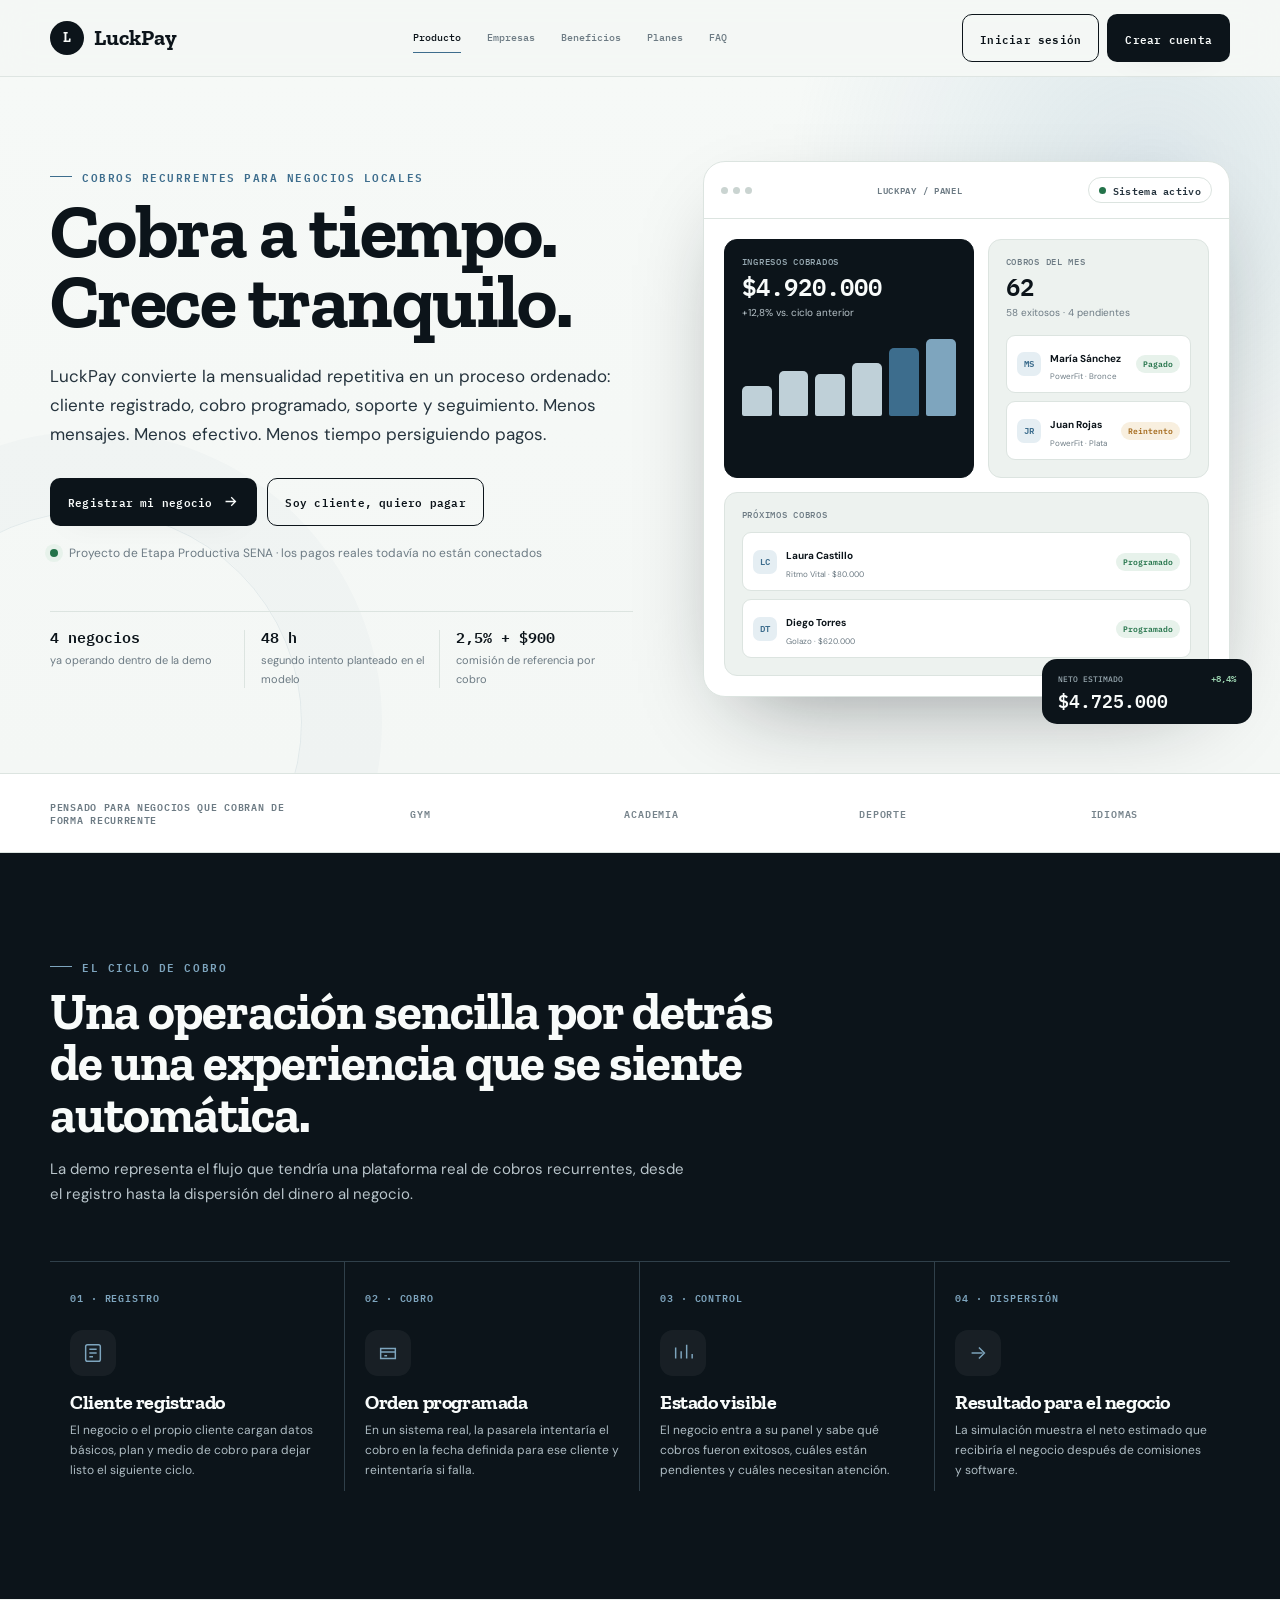
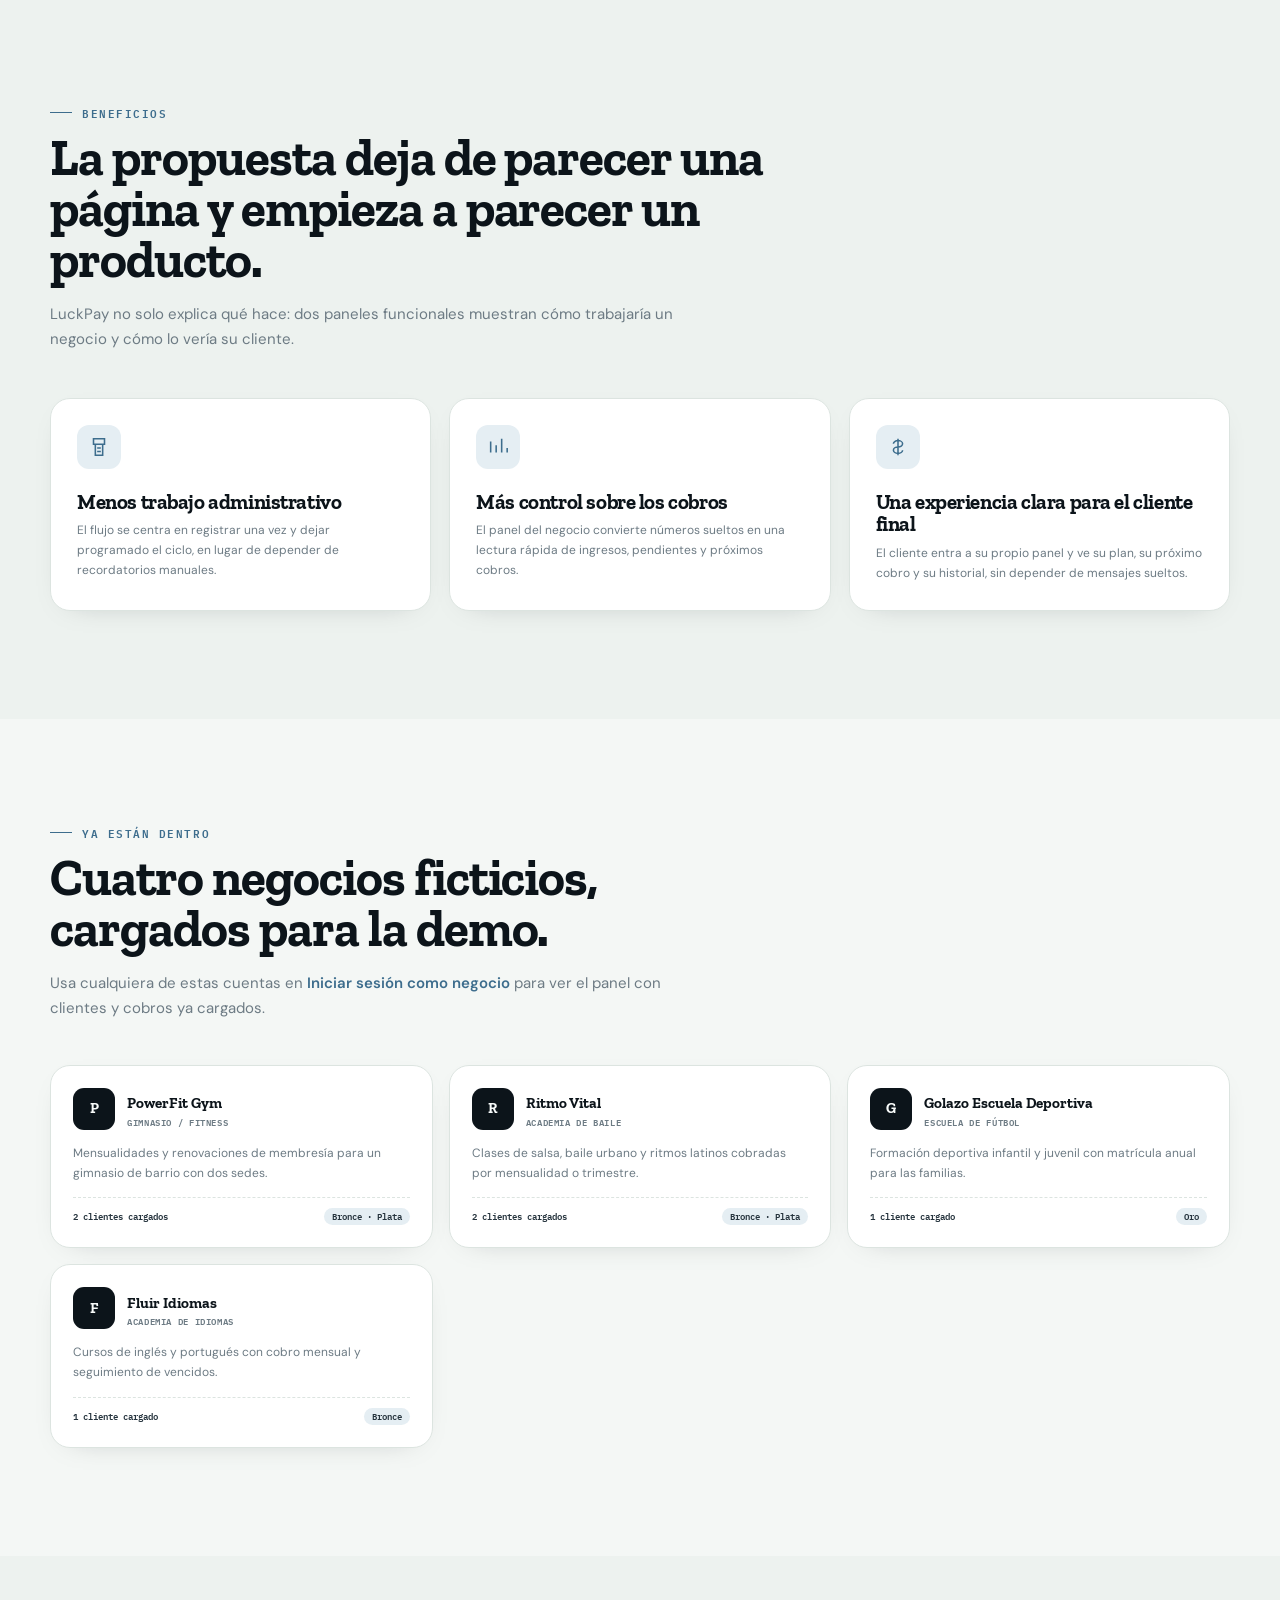
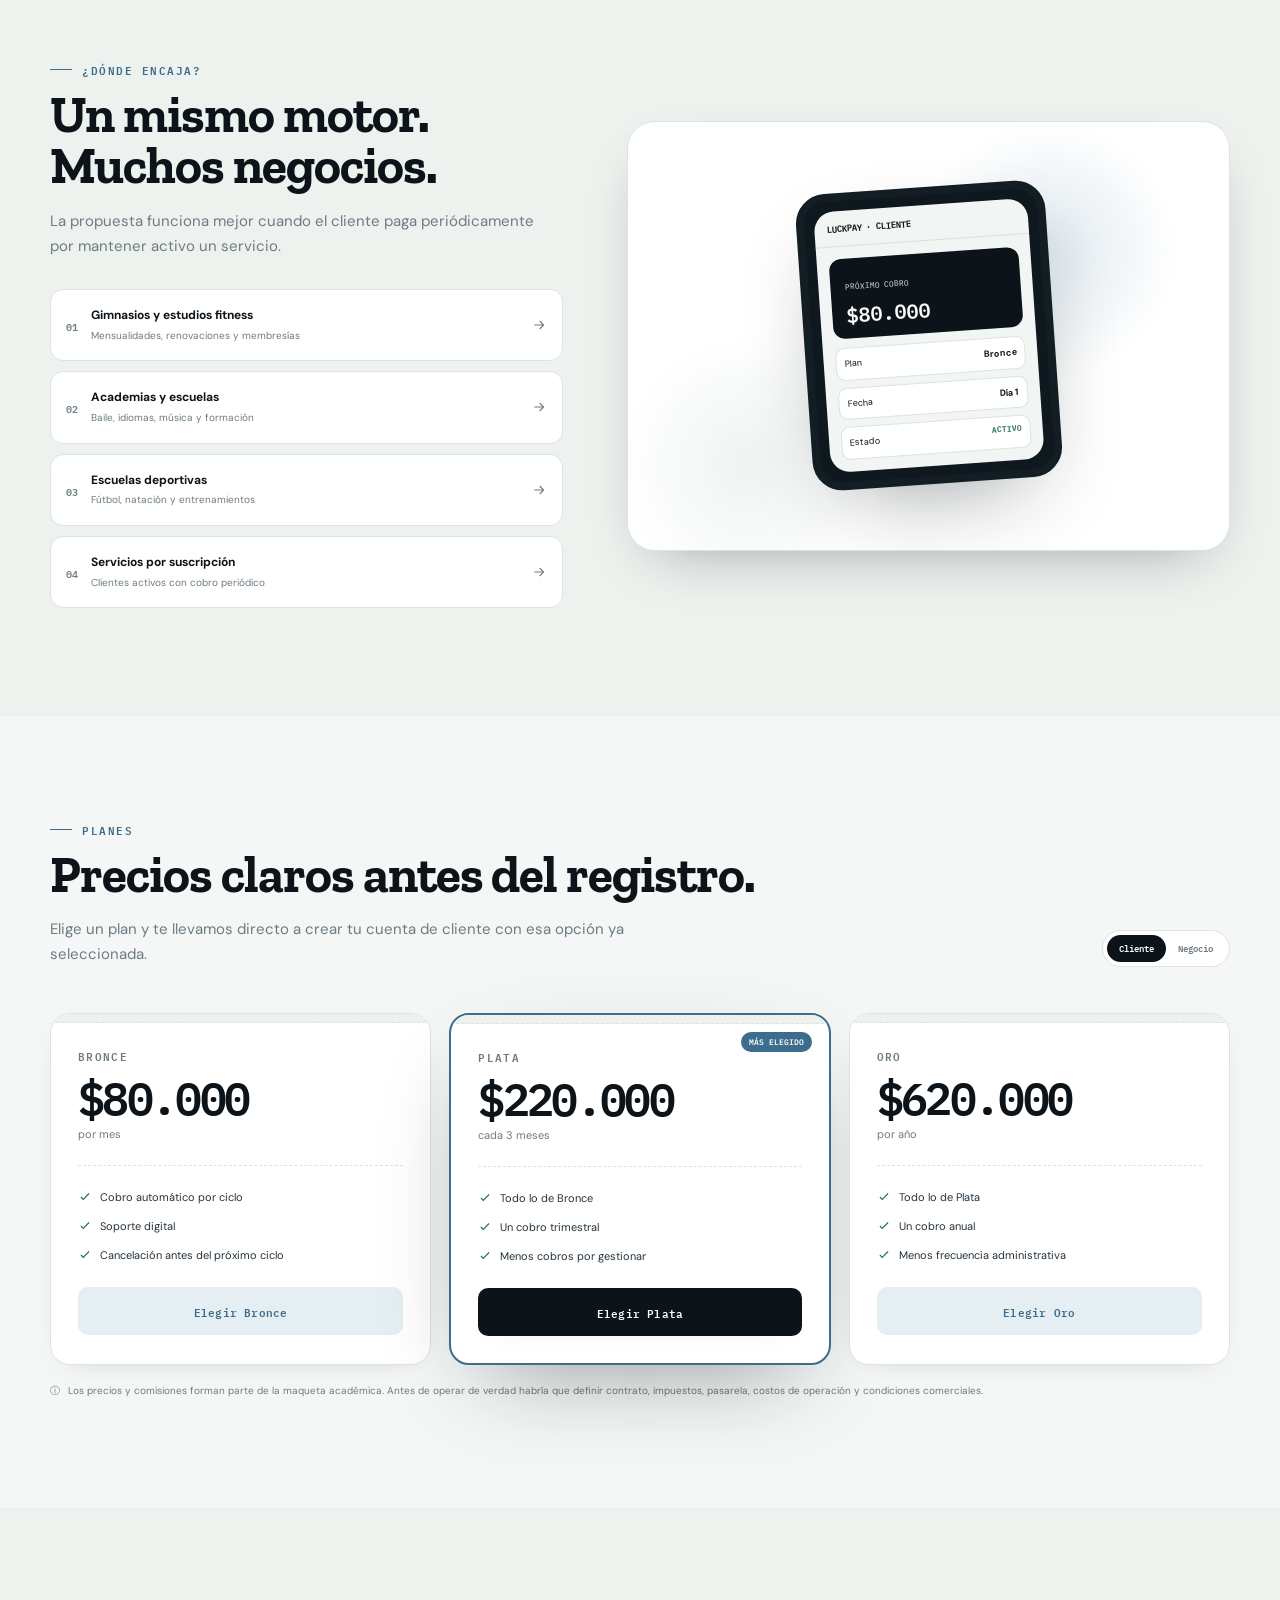
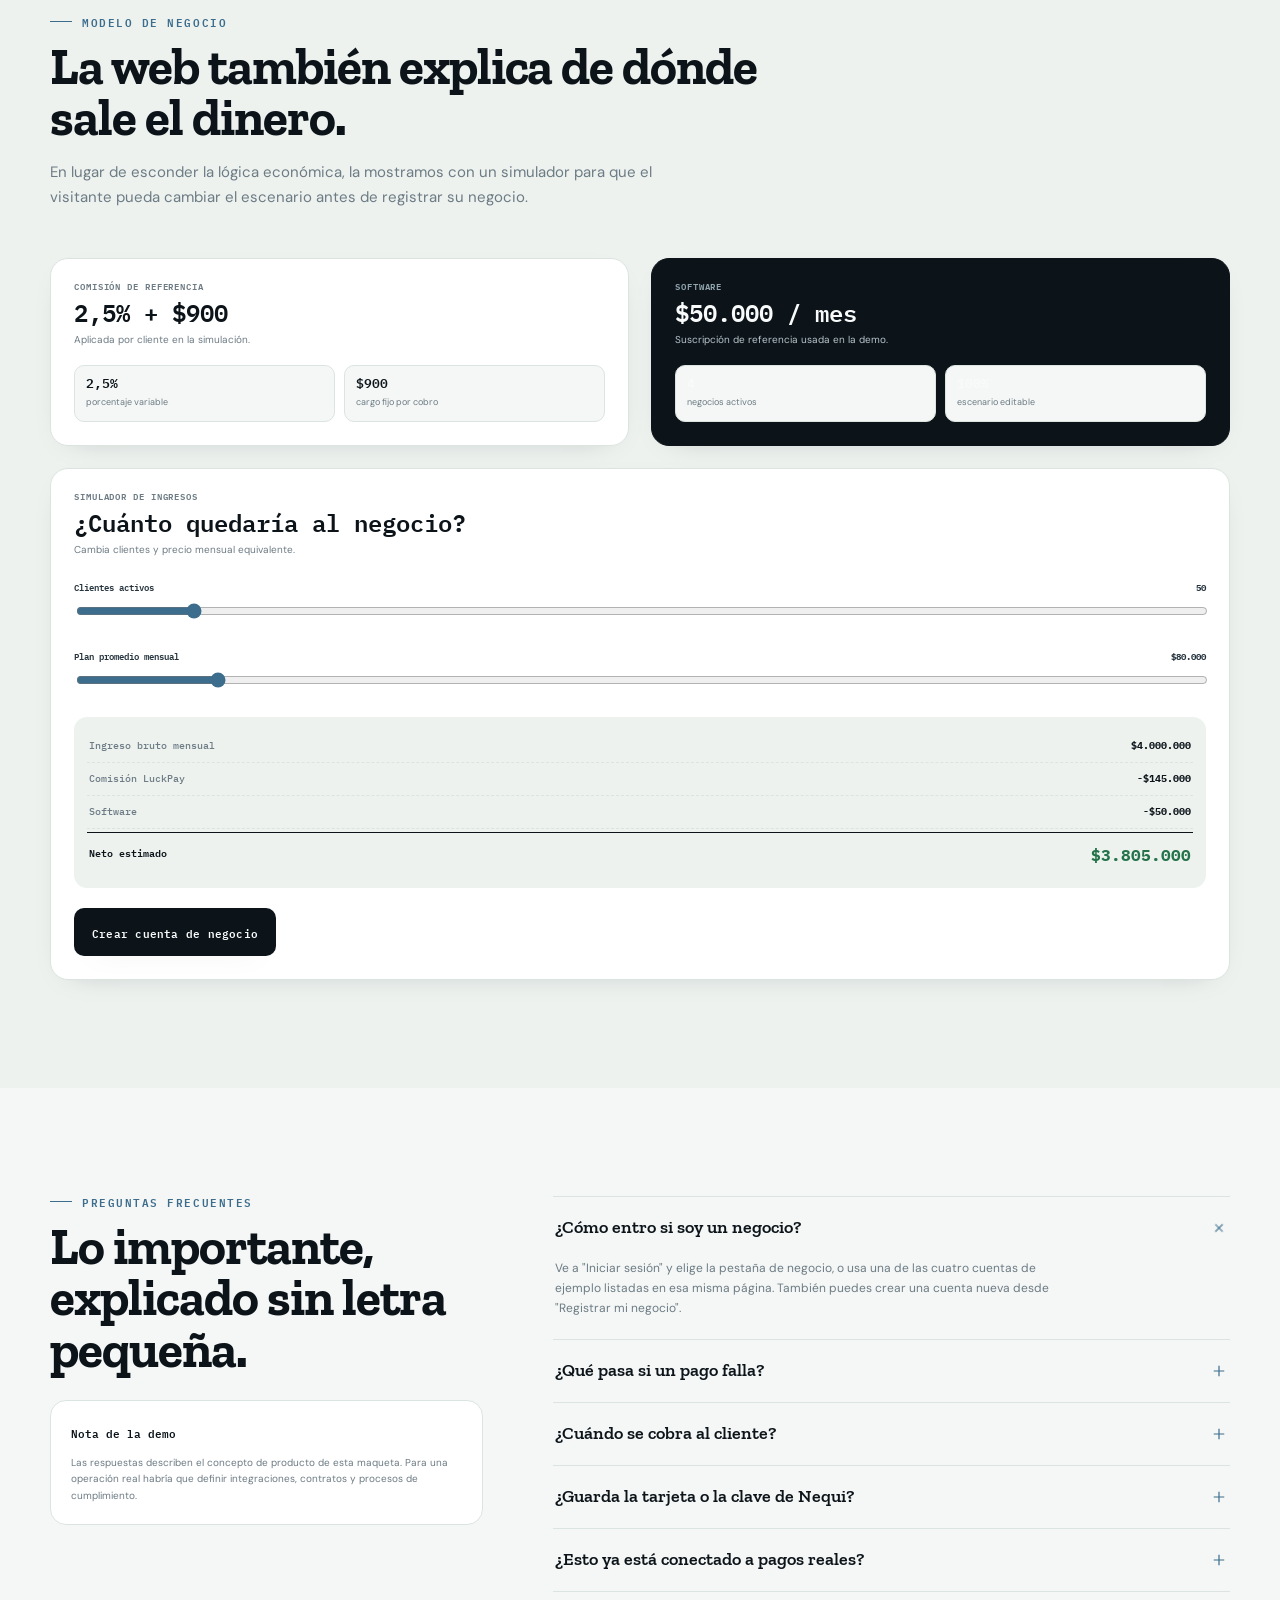
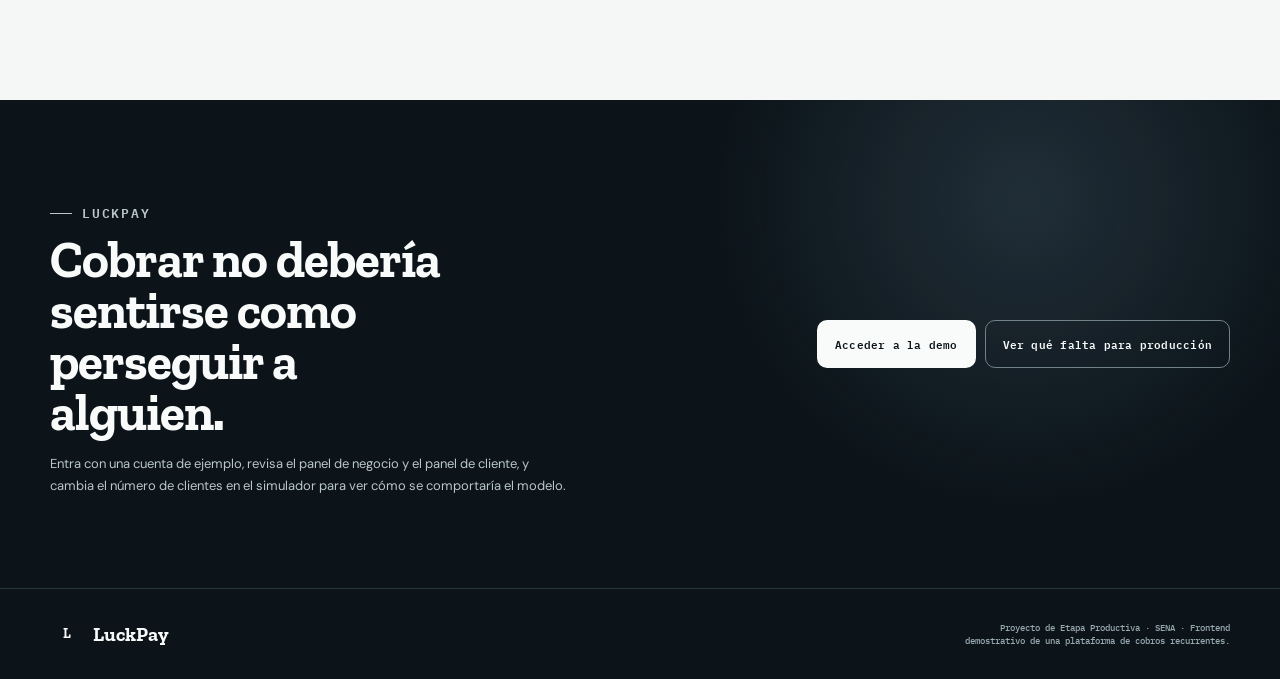
==== commit b5d291ae: "Add files via upload" ====
--- a/index.html
+++ b/index.html
@@ -4,8 +4,8 @@
   <meta charset="utf-8">
   <meta name="viewport" content="width=device-width, initial-scale=1">
   <meta name="theme-color" content="#0C141A">
-  <meta name="description" content="Recauda automatiza cobros recurrentes para gimnasios, academias, escuelas deportivas y servicios por suscripción.">
-  <title>Recauda — Cobra a tiempo. Crece tranquilo.</title>
+  <meta name="description" content="LuckPay automatiza cobros recurrentes para gimnasios, academias, escuelas deportivas y servicios por suscripción.">
+  <title>LuckPay — Cobra a tiempo. Crece tranquilo.</title>
 
   <link rel="preconnect" href="https://fonts.googleapis.com">
   <link rel="preconnect" href="https://fonts.gstatic.com" crossorigin>
@@ -18,9 +18,9 @@
   <!-- NAV -->
   <header class="site-header" id="top">
     <div class="wrap nav">
-      <a href="#top" class="brand" aria-label="Recauda, inicio">
-        <span class="brand__mark">R</span>
-        <span class="brand__name">Recauda</span>
+      <a href="#top" class="brand" aria-label="LuckPay, inicio">
+        <span class="brand__mark">L</span>
+        <span class="brand__name">LuckPay</span>
       </a>
 
       <nav class="nav__links" id="desktopNav" aria-label="Navegación principal">
@@ -59,7 +59,7 @@
           <p class="eyebrow">Cobros recurrentes para negocios locales</p>
           <h1>Cobra a tiempo.<br>Crece tranquilo.</h1>
           <p class="hero__lead">
-            Recauda convierte la mensualidad repetitiva en un proceso ordenado:
+            LuckPay convierte la mensualidad repetitiva en un proceso ordenado:
             cliente registrado, cobro programado, soporte y seguimiento.
             Menos mensajes. Menos efectivo. Menos tiempo persiguiendo pagos.
           </p>
@@ -97,7 +97,7 @@
           <div class="dashboard" id="dashboardPreview">
             <div class="dashboard__top">
               <div class="window-dots"><i></i><i></i><i></i></div>
-              <div class="dashboard__label">RECAUDA / PANEL</div>
+              <div class="dashboard__label">LUCKPAY / PANEL</div>
               <span class="chip"><span class="chip__dot"></span> Sistema activo</span>
             </div>
 
@@ -230,7 +230,7 @@
         <div class="section__head">
           <p class="eyebrow">Beneficios</p>
           <h2>La propuesta deja de parecer una página y empieza a parecer un producto.</h2>
-          <p>Recauda no solo explica qué hace: dos paneles funcionales muestran cómo trabajaría un negocio y cómo lo vería su cliente.</p>
+          <p>LuckPay no solo explica qué hace: dos paneles funcionales muestran cómo trabajaría un negocio y cómo lo vería su cliente.</p>
         </div>
 
         <div class="benefits-grid stagger reveal">
@@ -369,7 +369,7 @@
         <div class="usecases__panel reveal">
           <div class="phone">
             <div class="phone__screen">
-              <div class="phone__top">RECAUDA · CLIENTE</div>
+              <div class="phone__top">LUCKPAY · CLIENTE</div>
               <div class="phone__content">
                 <div class="phone__total">
                   <small>PRÓXIMO COBRO</small>
@@ -515,7 +515,7 @@
 
           <div class="calculator-results">
             <div class="result-row"><span>Ingreso bruto mensual</span><strong id="grossValue">$0</strong></div>
-            <div class="result-row"><span>Comisión Recauda</span><strong id="feeValue">-$0</strong></div>
+            <div class="result-row"><span>Comisión LuckPay</span><strong id="feeValue">-$0</strong></div>
             <div class="result-row"><span>Software</span><strong>-$50.000</strong></div>
             <div class="result-row result-row--total"><span>Neto estimado</span><strong id="netValue">$0</strong></div>
           </div>
@@ -566,7 +566,7 @@
     <section class="final" id="contacto">
       <div class="wrap final-box">
         <div class="reveal">
-          <p class="eyebrow eyebrow--light">Recauda</p>
+          <p class="eyebrow eyebrow--light">LuckPay</p>
           <h2>Cobrar no debería sentirse como perseguir a alguien.</h2>
           <p>Entra con una cuenta de ejemplo, revisa el panel de negocio y el panel de cliente, y cambia el número de clientes en el simulador para ver cómo se comportaría el modelo.</p>
         </div>
@@ -580,7 +580,7 @@
 
   <footer>
     <div class="wrap footer">
-      <div class="footer__brand"><span class="brand__mark">R</span>Recauda</div>
+      <div class="footer__brand"><span class="brand__mark">L</span>LuckPay</div>
       <div class="footer__meta">Proyecto de Etapa Productiva · SENA · Frontend demostrativo de una plataforma de cobros recurrentes.</div>
     </div>
   </footer>
--- a/assets/style.css
+++ b/assets/style.css
@@ -1,5 +1,5 @@
 /* =======================================================
-   RECAUDA — Hoja de estilos compartida
+   LUCKPAY — Hoja de estilos compartida
    Landing + Login/Registro + Paneles (empresa y cliente)
    ======================================================= */
 
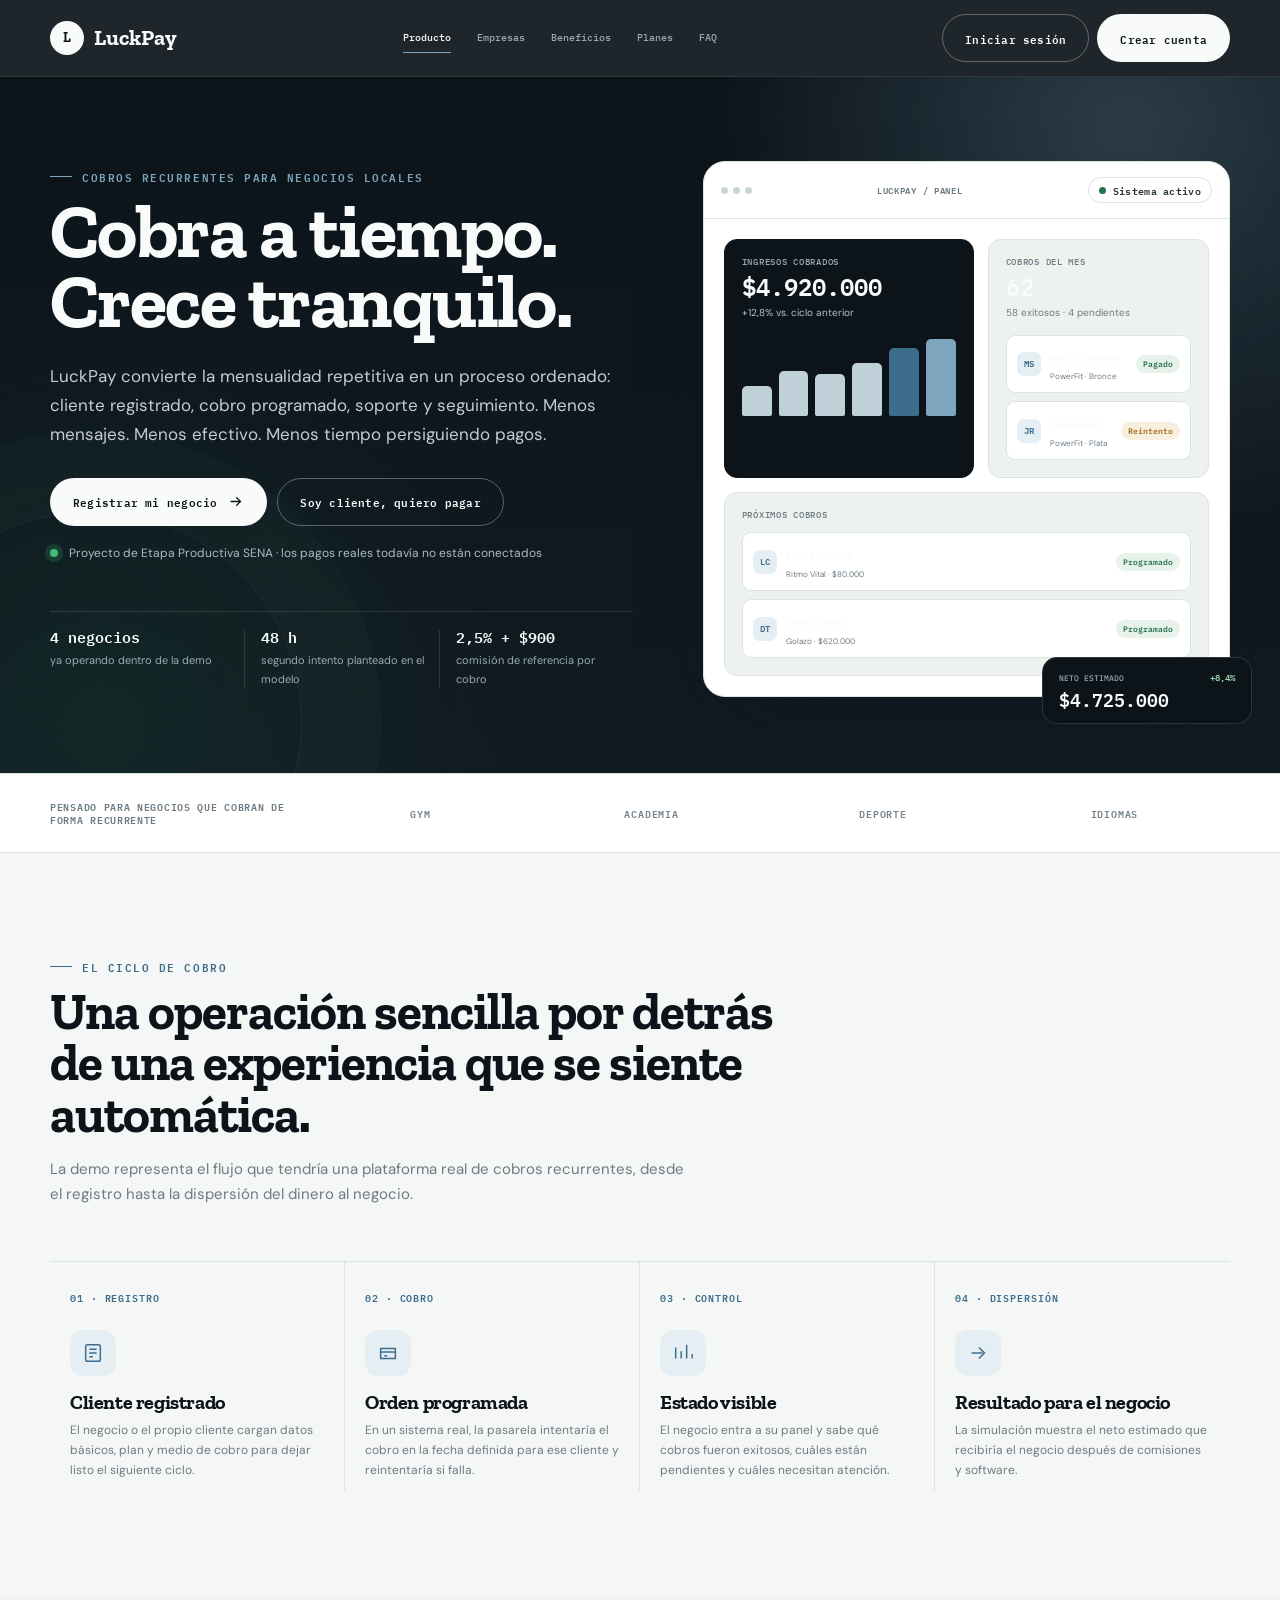
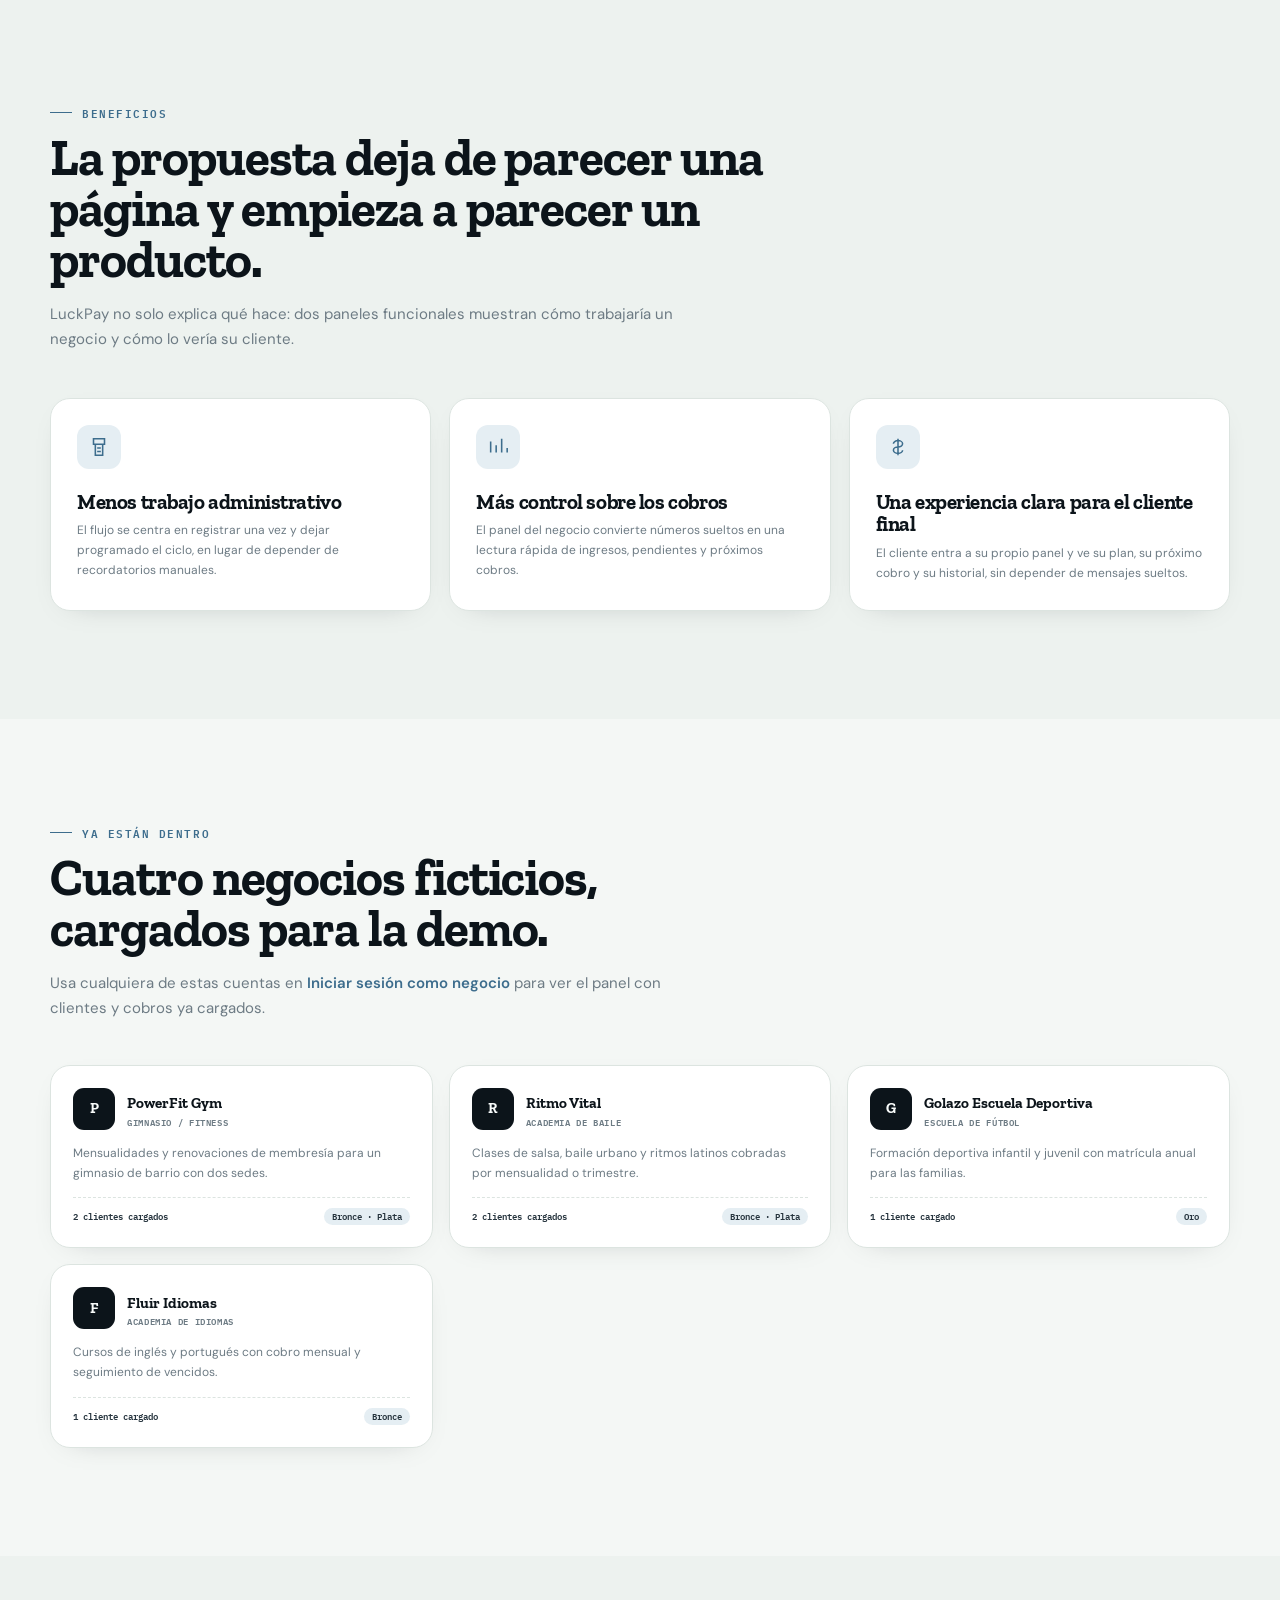
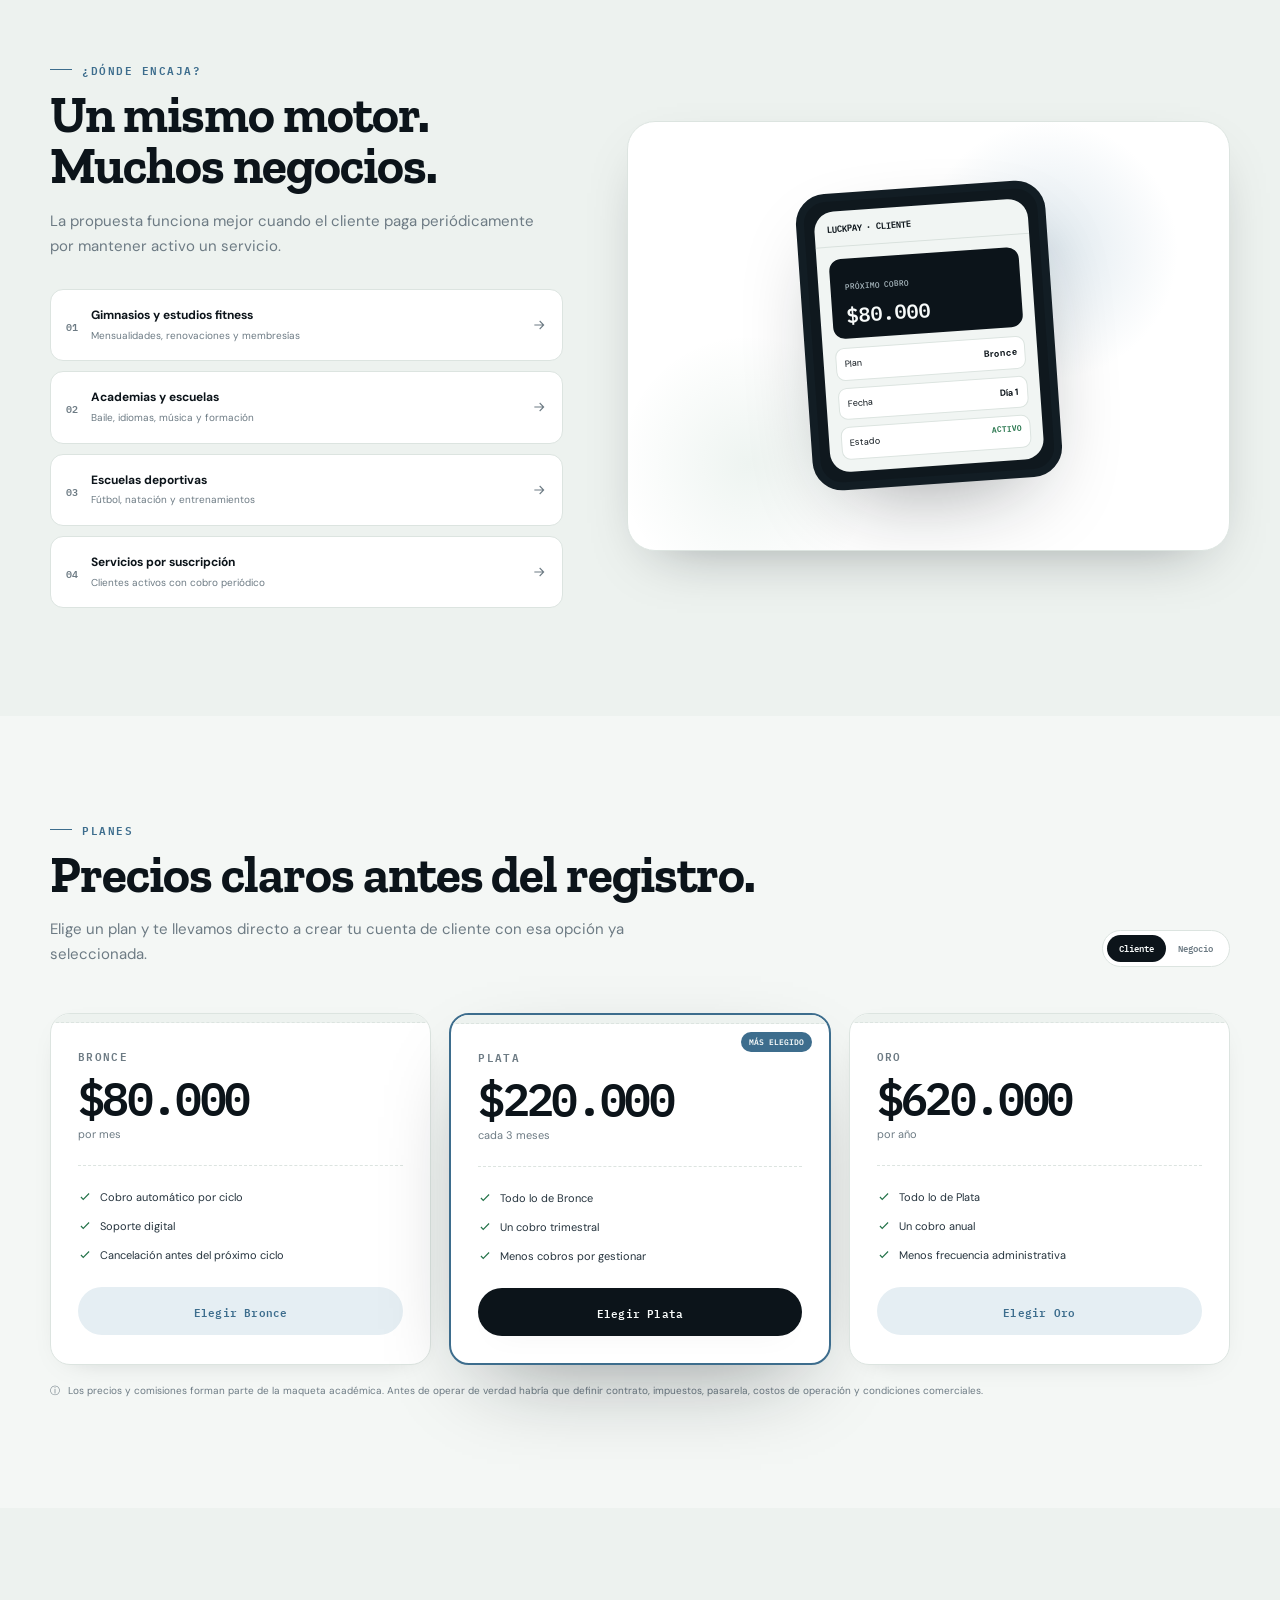
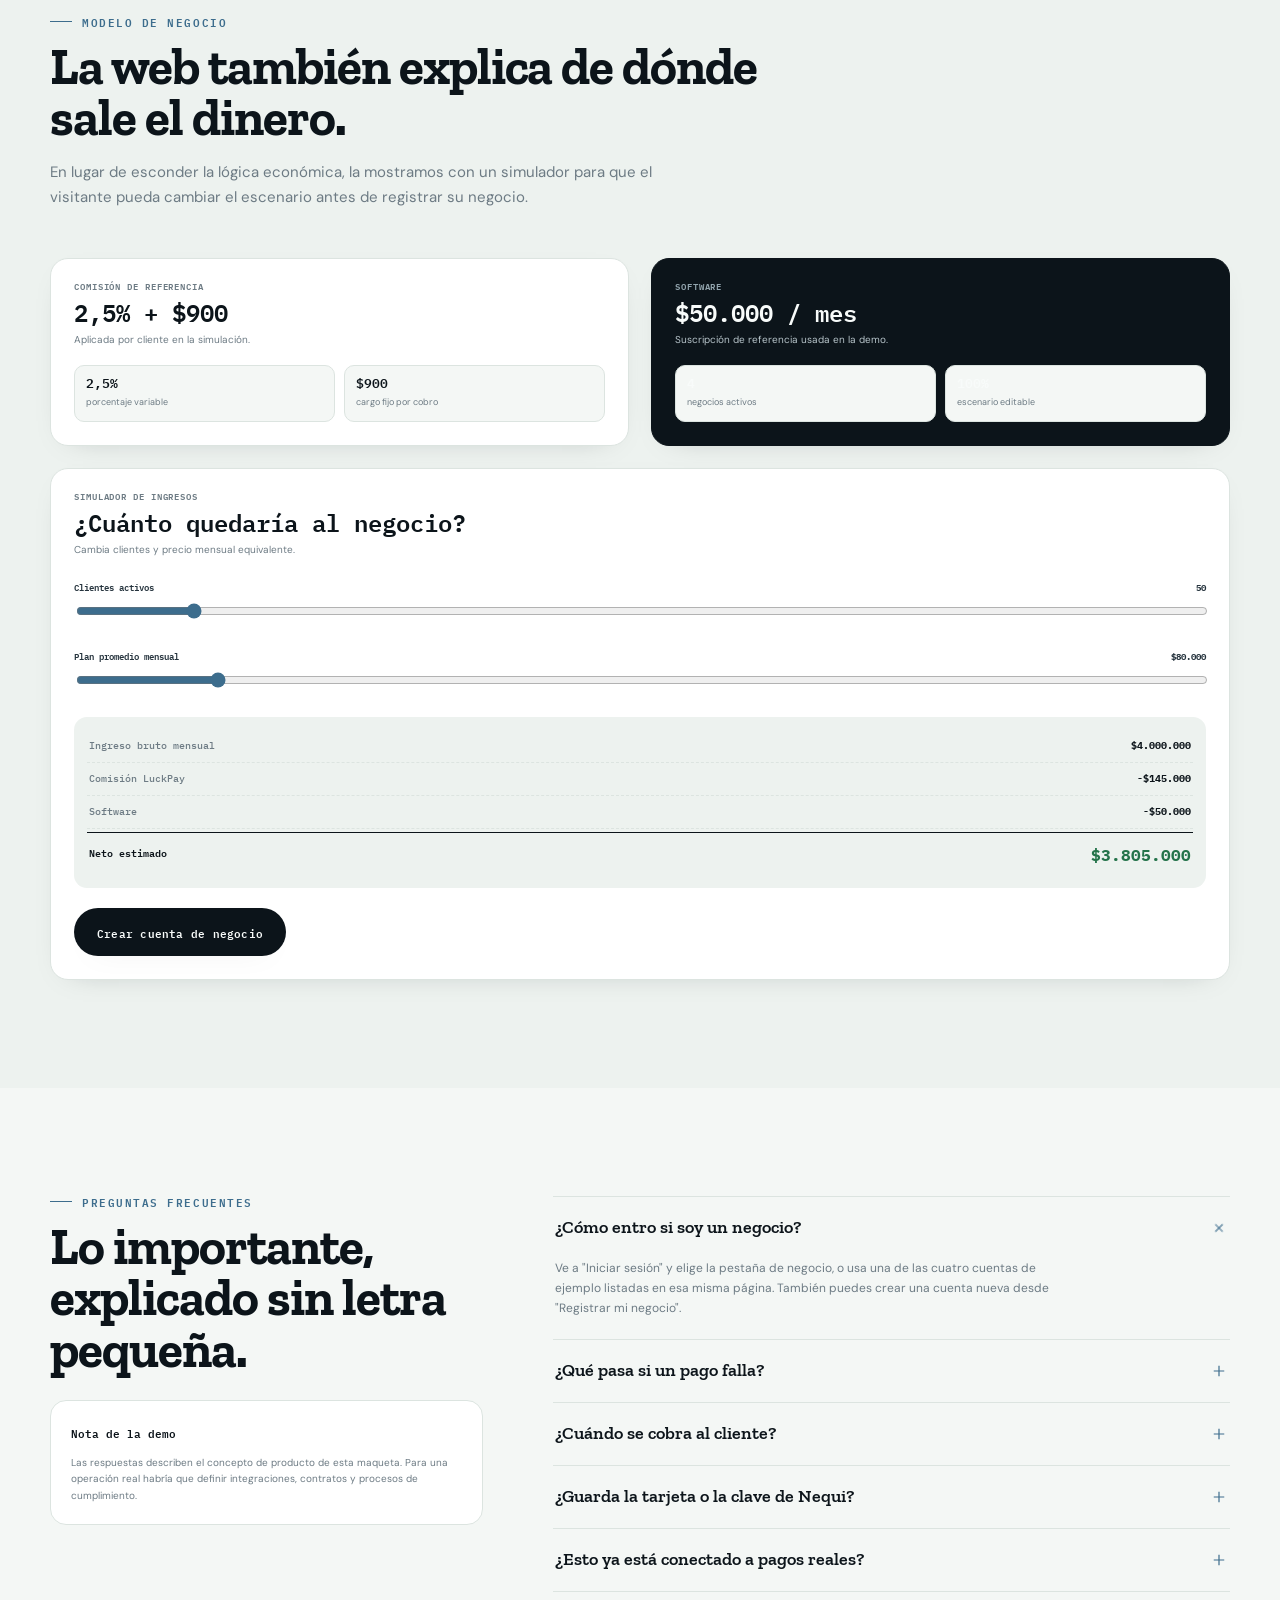
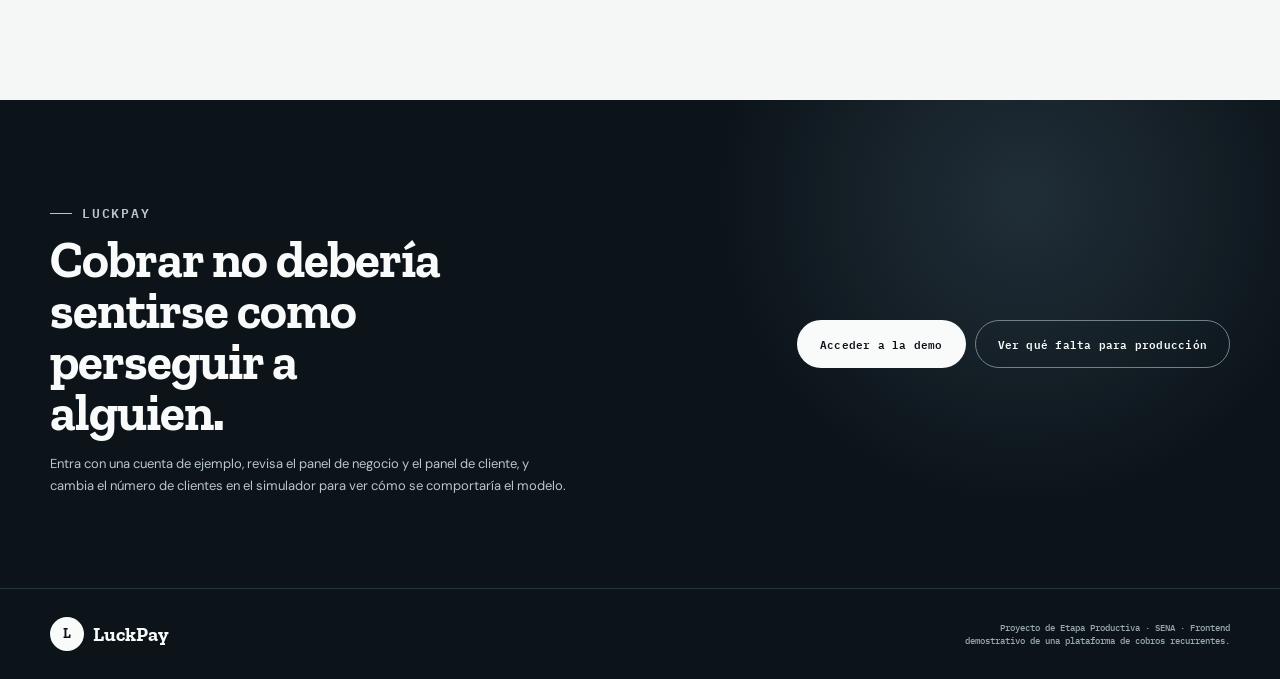
==== commit 3f9d46b5: "Add files via upload" ====
--- a/index.html
+++ b/index.html
@@ -176,10 +176,10 @@
     </div>
 
     <!-- HOW -->
-    <section class="section section--dark" id="como-funciona">
+    <section class="section" id="como-funciona">
       <div class="wrap">
         <div class="section__head">
-          <p class="eyebrow eyebrow--light">El ciclo de cobro</p>
+          <p class="eyebrow">El ciclo de cobro</p>
           <h2>Una operación sencilla por detrás de una experiencia que se siente automática.</h2>
           <p>La demo representa el flujo que tendría una plataforma real de cobros recurrentes, desde el registro hasta la dispersión del dinero al negocio.</p>
         </div>
--- a/assets/style.css
+++ b/assets/style.css
@@ -89,8 +89,8 @@
 
 .btn{
   display:inline-flex;align-items:center;justify-content:center;gap:10px;
-  min-height:48px;padding:0 17px;
-  border:1px solid transparent;border-radius:10px;
+  min-height:48px;padding:0 22px;
+  border:1px solid transparent;border-radius:999px;
   text-decoration:none;
   font:600 11px/1 var(--mono);
   letter-spacing:.02em;
@@ -110,6 +110,7 @@
 .btn--danger:hover{background:#F3D8D2}
 .btn--full{width:100%}
 .btn[disabled]{opacity:.55;pointer-events:none}
+.btn--sm{min-height:34px;padding:0 12px;border-radius:999px}
 
 .chip{
   display:inline-flex;align-items:center;gap:7px;
@@ -149,73 +150,90 @@
 /* ---------- Nav ---------- */
 .site-header{
   position:sticky;top:0;z-index:200;
-  border-bottom:1px solid rgba(220,228,224,.9);
-  background:rgba(244,247,245,.88);
-  backdrop-filter:blur(16px)
+  border-bottom:1px solid rgba(255,255,255,.08);
+  background:rgba(12,20,26,.92);
+  backdrop-filter:blur(16px);
+  color:var(--white)
 }
 .nav{height:76px;display:flex;align-items:center;justify-content:space-between;gap:20px}
 .brand{display:flex;align-items:center;gap:10px;text-decoration:none}
 .brand__mark{
-  width:34px;height:34px;border-radius:50%;display:grid;place-items:center;
-  background:var(--ink);color:var(--white);font:700 14px/1 var(--display)
+  width:34px;height:34px;border-radius:50%;display:grid;place-items:center;flex:none;
+  background:var(--white);color:var(--ink);font:700 14px/1 var(--display);
+  box-shadow:0 0 0 1px rgba(12,20,26,.08)
 }
 .brand__name{font:700 22px/1 var(--display)}
 .nav__links{display:flex;align-items:center;gap:26px}
 .nav__links a{
-  position:relative;text-decoration:none;color:var(--muted);
+  position:relative;text-decoration:none;color:#9AA7AD;
   font:500 10px/1 var(--mono)
 }
 .nav__links a::after{
-  content:"";position:absolute;left:0;bottom:-10px;width:0;height:1px;background:var(--blue);
+  content:"";position:absolute;left:0;bottom:-10px;width:0;height:1px;background:var(--blue-2);
   transition:width .2s ease
 }
-.nav__links a:hover,.nav__links a.is-active{color:var(--ink)}
+.nav__links a:hover,.nav__links a.is-active{color:var(--white)}
 .nav__links a.is-active::after{width:100%}
 .nav__actions{display:flex;align-items:center;gap:8px}
+.site-header .btn--primary{background:var(--white);color:var(--ink)}
+.site-header .btn--primary:hover{background:#EDF2EF}
+.site-header .btn--secondary{border-color:rgba(255,255,255,.3);color:var(--white)}
+.site-header .btn--secondary:hover{background:rgba(255,255,255,.12);color:var(--white)}
 .nav__menu{
   display:none;background:transparent;border:0;padding:8px;border-radius:8px
 }
 .hamb{display:block;width:23px;height:16px;position:relative}
-.hamb i{position:absolute;left:0;width:23px;height:2px;background:var(--ink);transition:.2s ease}
+.hamb i{position:absolute;left:0;width:23px;height:2px;background:var(--white);transition:.2s ease}
 .hamb i:nth-child(1){top:0}.hamb i:nth-child(2){top:7px}.hamb i:nth-child(3){top:14px}
 .nav__menu.is-open .hamb i:nth-child(1){top:7px;transform:rotate(45deg)}
 .nav__menu.is-open .hamb i:nth-child(2){opacity:0}
 .nav__menu.is-open .hamb i:nth-child(3){top:7px;transform:rotate(-45deg)}
 .mobile-menu{
-  display:none;padding:10px 22px 24px;background:rgba(244,247,245,.98);border-top:1px solid var(--line)
+  display:none;padding:10px 22px 24px;background:rgba(12,20,26,.98);border-top:1px solid rgba(255,255,255,.08)
 }
 .mobile-menu.is-open{display:grid;gap:4px}
 .mobile-menu a{
-  text-decoration:none;padding:13px 2px;color:var(--muted);
+  text-decoration:none;padding:13px 2px;color:#B9C6CC;
   font:500 11px/1.2 var(--mono)
 }
+.mobile-menu a:hover{color:var(--white)}
 .mobile-menu a:last-child{margin-top:6px}
+.mobile-menu .btn--secondary{border-color:rgba(255,255,255,.3);color:var(--white)}
+.mobile-menu .btn--primary{background:var(--white);color:var(--ink)}
 
 /* ---------- Hero ---------- */
 .hero{
   position:relative;overflow:hidden;
   padding:84px 0 76px;
+  color:var(--white);
   background:
-    radial-gradient(circle at 90% 15%,rgba(126,165,190,.22),transparent 28%),
-    linear-gradient(180deg,#F6F9F7 0%,#F4F7F5 100%)
+    radial-gradient(circle at 88% 8%,rgba(126,165,190,.28),transparent 32%),
+    radial-gradient(circle at 8% 92%,rgba(36,115,74,.14),transparent 30%),
+    linear-gradient(180deg,#0C141A 0%,#101B22 100%)
 }
 .hero::after{
   content:"";position:absolute;left:-120px;bottom:-160px;width:420px;height:420px;border-radius:50%;
-  border:1px solid rgba(61,109,141,.1);box-shadow:0 0 0 80px rgba(61,109,141,.025)
+  border:1px solid rgba(255,255,255,.06);box-shadow:0 0 0 80px rgba(255,255,255,.015)
 }
 .hero__grid{display:grid;grid-template-columns:1.05fr .95fr;gap:70px;align-items:center;position:relative;z-index:1}
-.hero__lead{margin-top:25px;color:var(--ink-2);font-size:17px;line-height:1.72;max-width:60ch}
+.hero h1{color:var(--white)}
+.hero .eyebrow{color:var(--blue-2)}
+.hero__lead{margin-top:25px;color:#C3CDD2;font-size:17px;line-height:1.72;max-width:60ch}
 .hero__actions{display:flex;gap:10px;flex-wrap:wrap;margin-top:28px}
-.hero__trust{display:flex;align-items:center;gap:11px;margin-top:18px;color:var(--muted);font-size:12px}
-.hero__trust-dot{width:8px;height:8px;border-radius:50%;background:var(--green);box-shadow:0 0 0 5px var(--green-soft)}
+.hero .btn--primary{background:var(--white);color:var(--ink)}
+.hero .btn--primary:hover{background:#EDF2EF}
+.hero .btn--secondary{border-color:rgba(255,255,255,.32);color:var(--white)}
+.hero .btn--secondary:hover{background:rgba(255,255,255,.1);color:var(--white)}
+.hero__trust{display:flex;align-items:center;gap:11px;margin-top:18px;color:#AEBCC3;font-size:12px}
+.hero__trust-dot{width:8px;height:8px;border-radius:50%;background:#3FBE73;box-shadow:0 0 0 5px rgba(63,190,115,.18)}
 .hero__metrics{
   display:grid;grid-template-columns:repeat(3,1fr);
-  margin-top:48px;border-top:1px solid var(--line);padding-top:18px
+  margin-top:48px;border-top:1px solid rgba(255,255,255,.12);padding-top:18px
 }
 .hero__metric{padding-right:14px}
-.hero__metric + .hero__metric{border-left:1px solid var(--line);padding-left:16px}
-.hero__metric strong{display:block;font:600 15px/1 var(--mono)}
-.hero__metric span{display:block;margin-top:6px;font-size:11px;color:var(--muted)}
+.hero__metric + .hero__metric{border-left:1px solid rgba(255,255,255,.12);padding-left:16px}
+.hero__metric strong{display:block;font:600 15px/1 var(--mono);color:var(--white)}
+.hero__metric span{display:block;margin-top:6px;font-size:11px;color:#9AAAB2}
 
 /* ---------- Dashboard visual (landing preview) ---------- */
 .dashboard{
@@ -278,6 +296,7 @@
   position:absolute;right:-23px;bottom:-28px;
   width:210px;padding:15px 16px;
   background:var(--ink);color:var(--white);
+  border:1px solid rgba(255,255,255,.14);
   border-radius:15px;box-shadow:var(--shadow-lg)
 }
 .dashboard__float-top{display:flex;align-items:center;justify-content:space-between;gap:10px}
@@ -301,17 +320,17 @@
 }
 
 /* ---------- Flow ---------- */
-.flow-grid{display:grid;grid-template-columns:repeat(4,1fr);margin-top:55px;border-top:1px solid var(--line-dark)}
-.flow-card{padding:23px 20px 10px;border-right:1px solid var(--line-dark)}
+.flow-grid{display:grid;grid-template-columns:repeat(4,1fr);margin-top:55px;border-top:1px solid var(--line)}
+.flow-card{padding:23px 20px 10px;border-right:1px solid var(--line)}
 .flow-card:last-child{border-right:0}
-.flow-card__num{font:600 10px/1 var(--mono);color:var(--blue-2);letter-spacing:.09em}
+.flow-card__num{font:600 10px/1 var(--mono);color:var(--blue);letter-spacing:.09em}
 .flow-card__icon{
-  width:46px;height:46px;border-radius:13px;background:#FFFFFF0D;
+  width:46px;height:46px;border-radius:13px;background:var(--blue-soft);
   display:grid;place-items:center;margin:20px 0 15px
 }
-.flow-card__icon svg{width:22px;height:22px;color:var(--blue-2)}
-.flow-card h3{font-size:1.25rem}
-.flow-card p{margin-top:8px;color:#AEBCC3;font-size:12px}
+.flow-card__icon svg{width:22px;height:22px;color:var(--blue)}
+.flow-card h3{font-size:1.25rem;color:var(--ink)}
+.flow-card p{margin-top:8px;color:var(--muted);font-size:12px}
 
 /* ---------- Benefits ---------- */
 .benefits-grid{display:grid;grid-template-columns:repeat(3,1fr);gap:18px;margin-top:46px}
@@ -644,10 +663,12 @@
 .auth-back{display:inline-flex;align-items:center;gap:6px;color:var(--muted);font:600 10px/1 var(--mono);text-decoration:none;margin-bottom:18px}
 .auth-back svg{width:14px;height:14px}
 .password-field{position:relative}
+.password-field input{padding-right:64px}
 .password-toggle{
   position:absolute;right:6px;top:6px;height:34px;padding:0 10px;border:0;background:transparent;
-  color:var(--muted);font:600 9px/1 var(--mono)
-}
+  color:var(--muted);font:600 9px/1 var(--mono);border-radius:8px
+}
+.password-toggle:hover{background:var(--surface-2);color:var(--ink)}
 
 @media (max-width:920px){
   .auth-shell{grid-template-columns:1fr}
@@ -756,7 +777,7 @@
   .proof__item{font-size:8px}
   .flow-grid{grid-template-columns:repeat(2,1fr)}
   .flow-card:nth-child(2){border-right:0}
-  .flow-card:nth-child(n+3){border-top:1px solid var(--line-dark)}
+  .flow-card:nth-child(n+3){border-top:1px solid var(--line)}
   .usecases,.register-grid,.faq-grid{grid-template-columns:1fr;gap:44px}
   .register-copy{position:static}
   .register-copy h2{max-width:15ch}
@@ -783,7 +804,7 @@
   .proof__lead{grid-column:1/-1}
   .proof__item{text-align:left}
   .flow-grid,.benefits-grid,.companies-grid{grid-template-columns:1fr}
-  .flow-card{border-right:0;border-top:1px solid var(--line-dark);padding-left:0;padding-right:0}
+  .flow-card{border-right:0;border-top:1px solid var(--line);padding-left:0;padding-right:0}
   .flow-card:first-child{border-top:0}
   .usecases__panel{min-height:360px}
   .payment-options{grid-template-columns:1fr 1fr}
